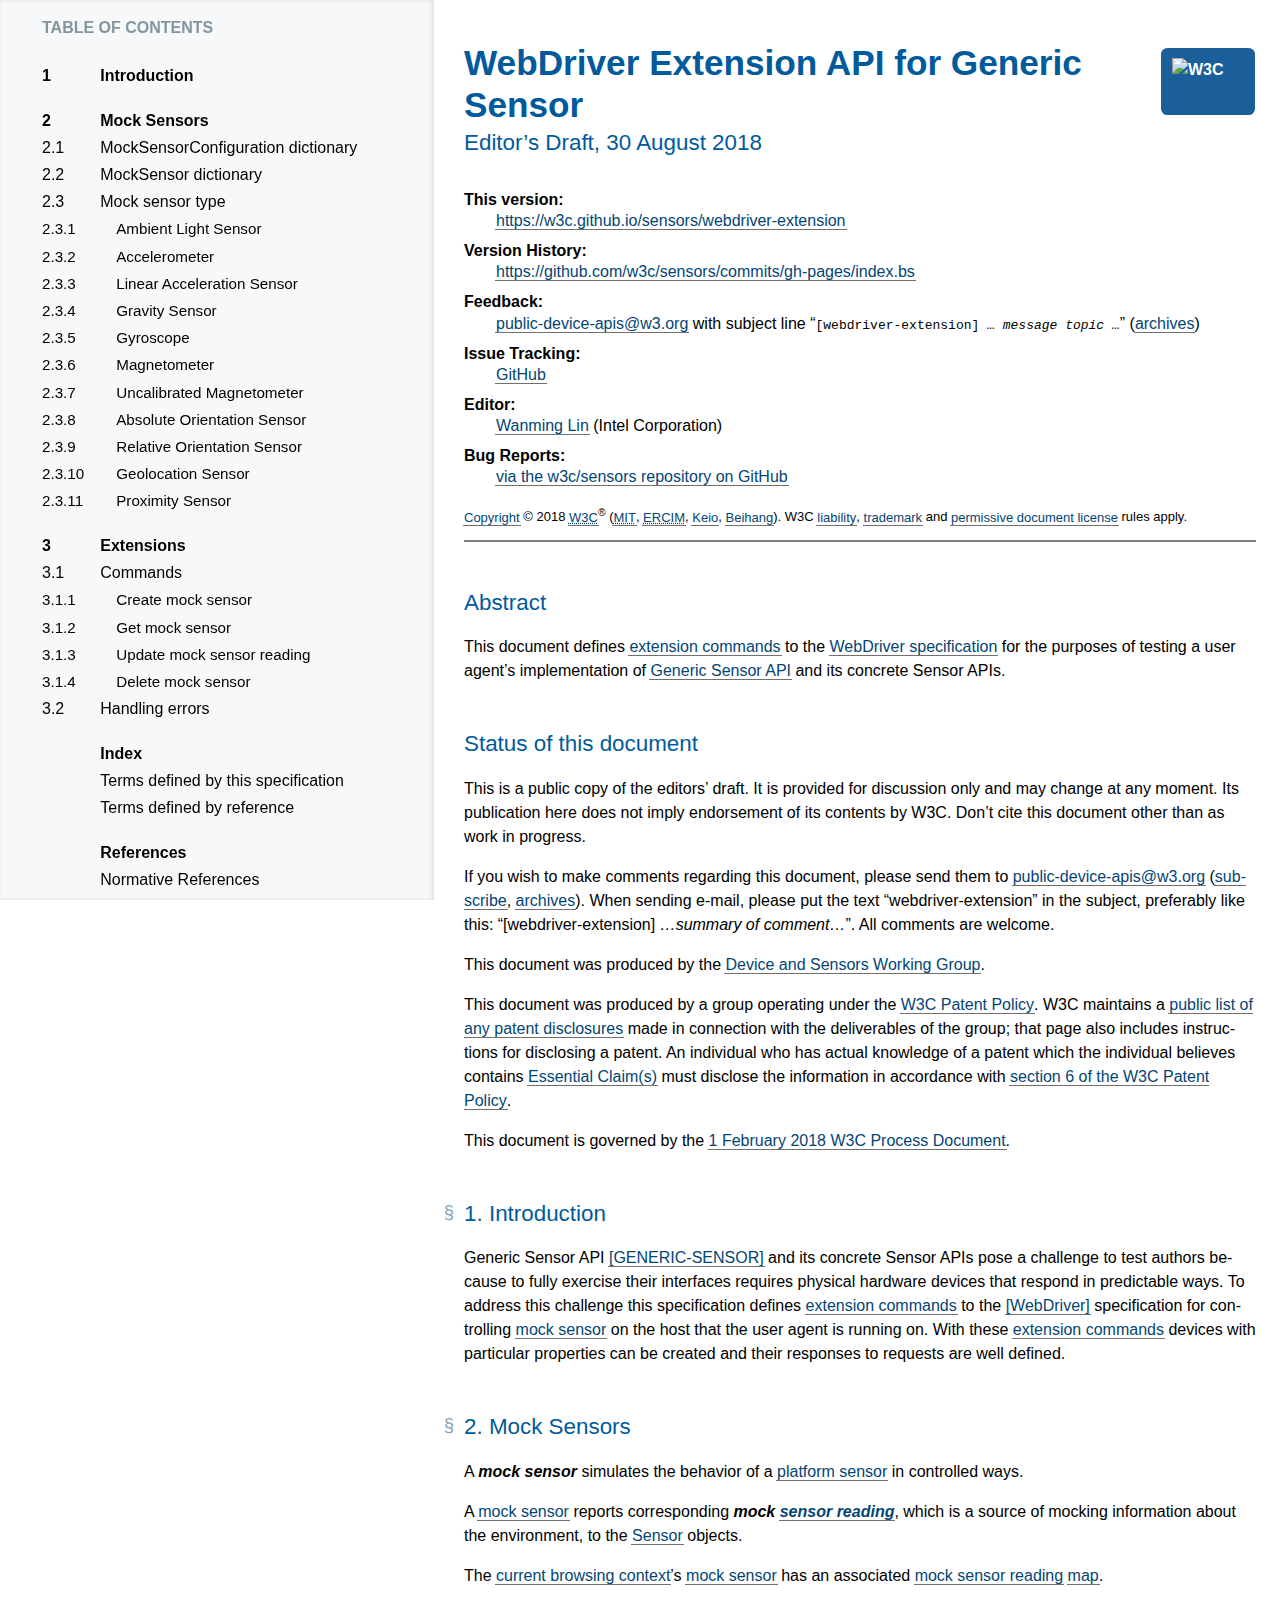
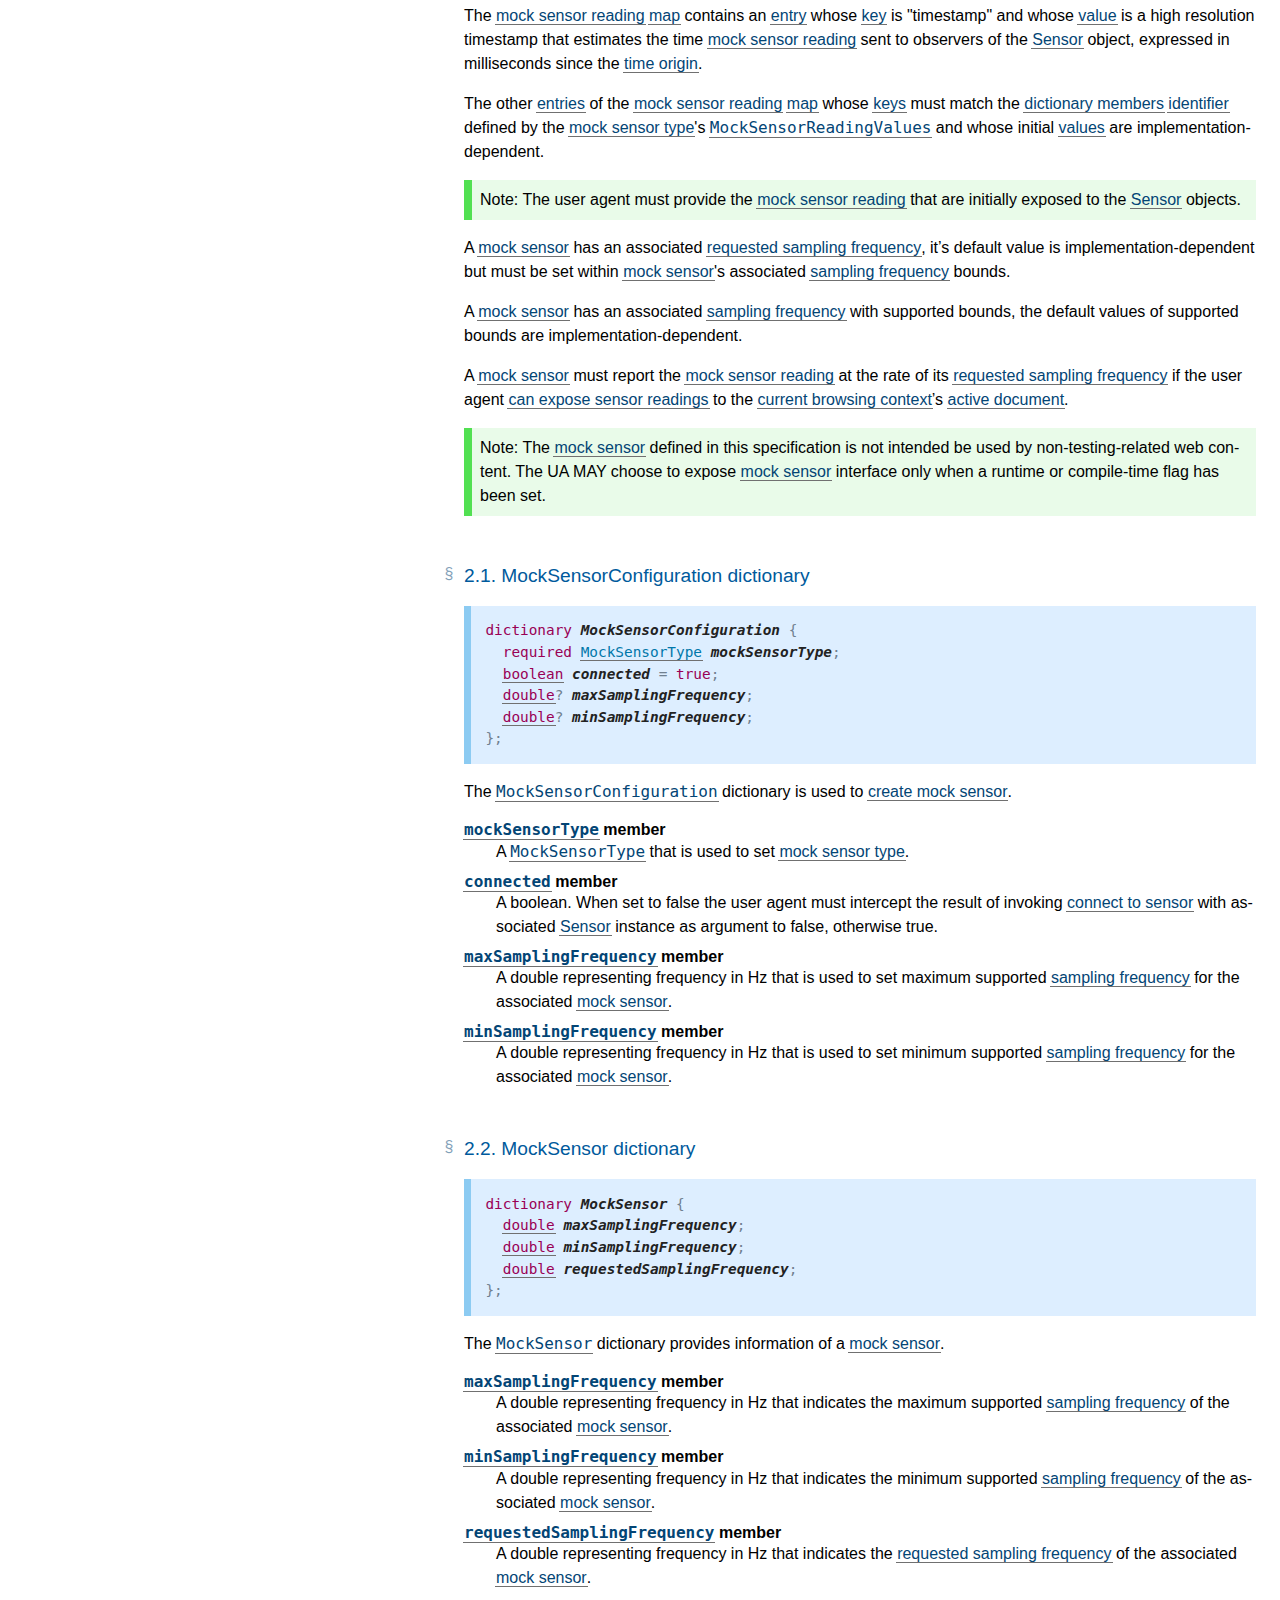
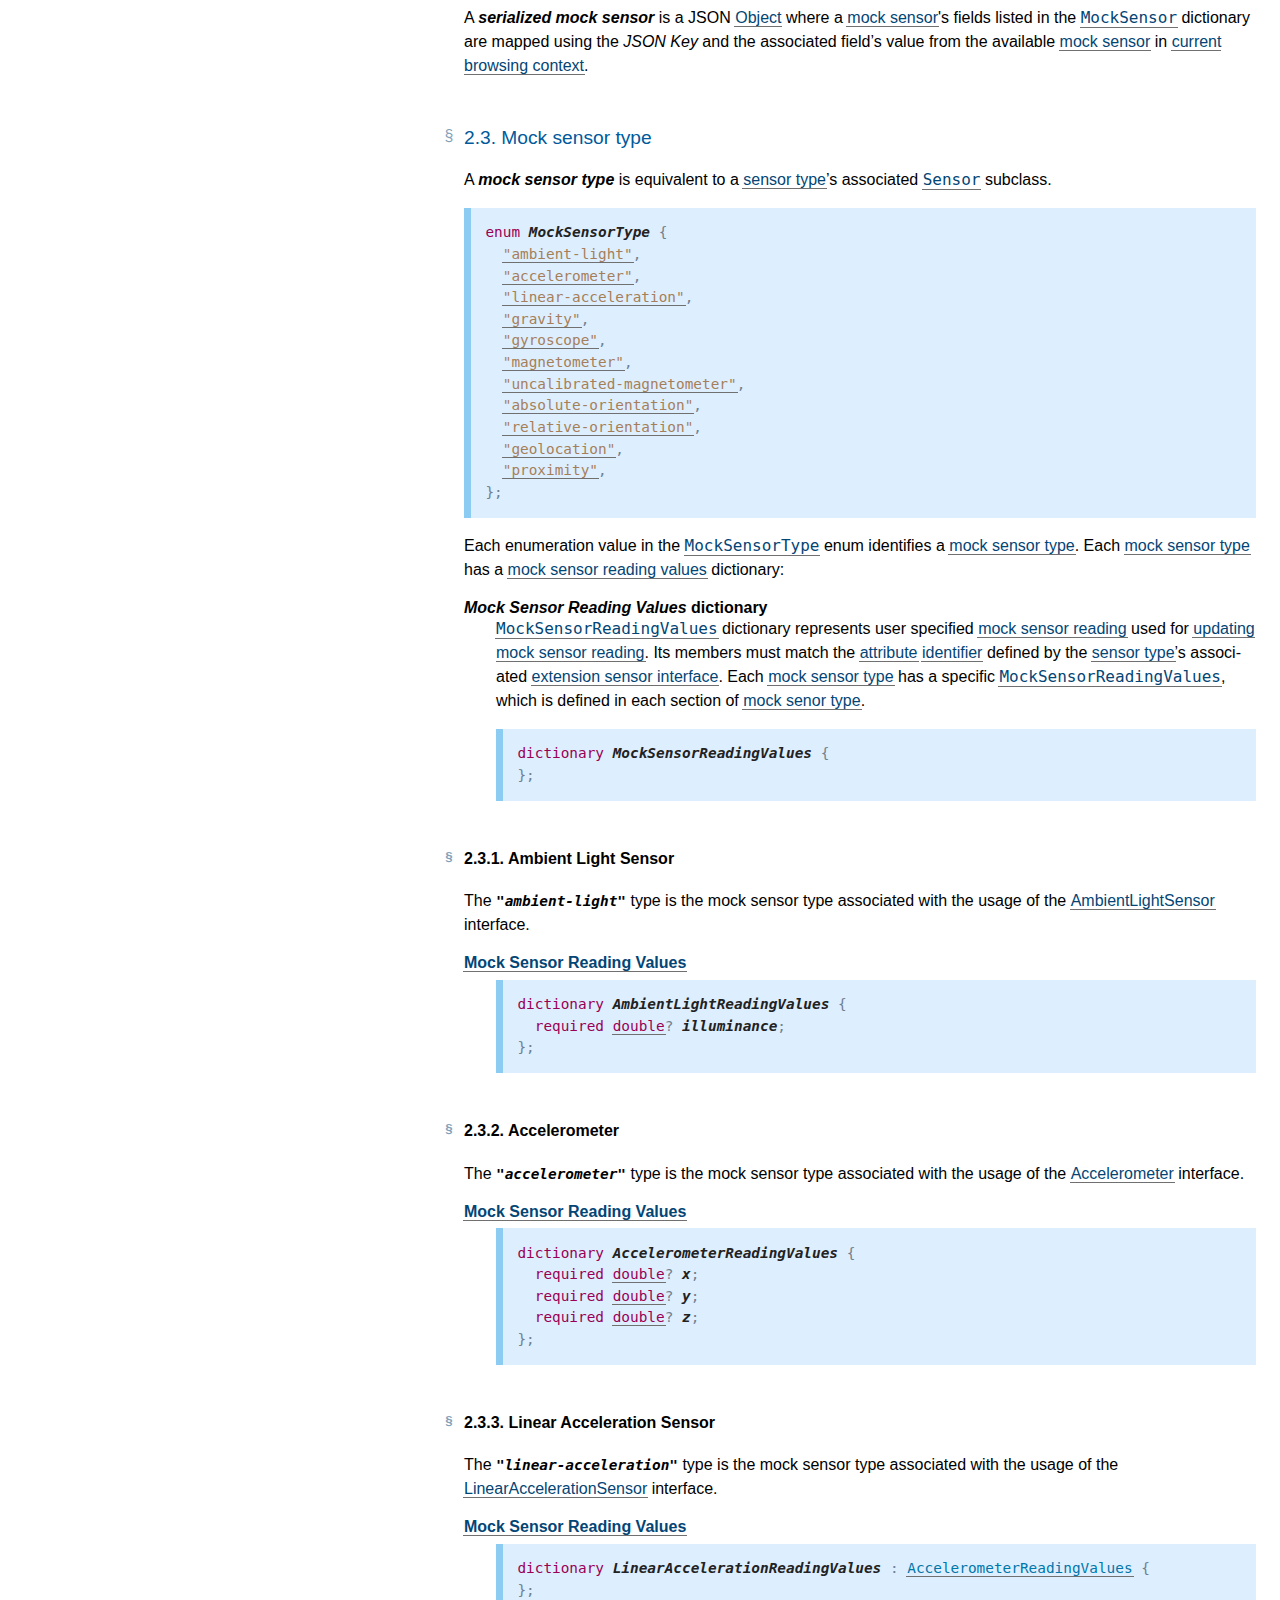
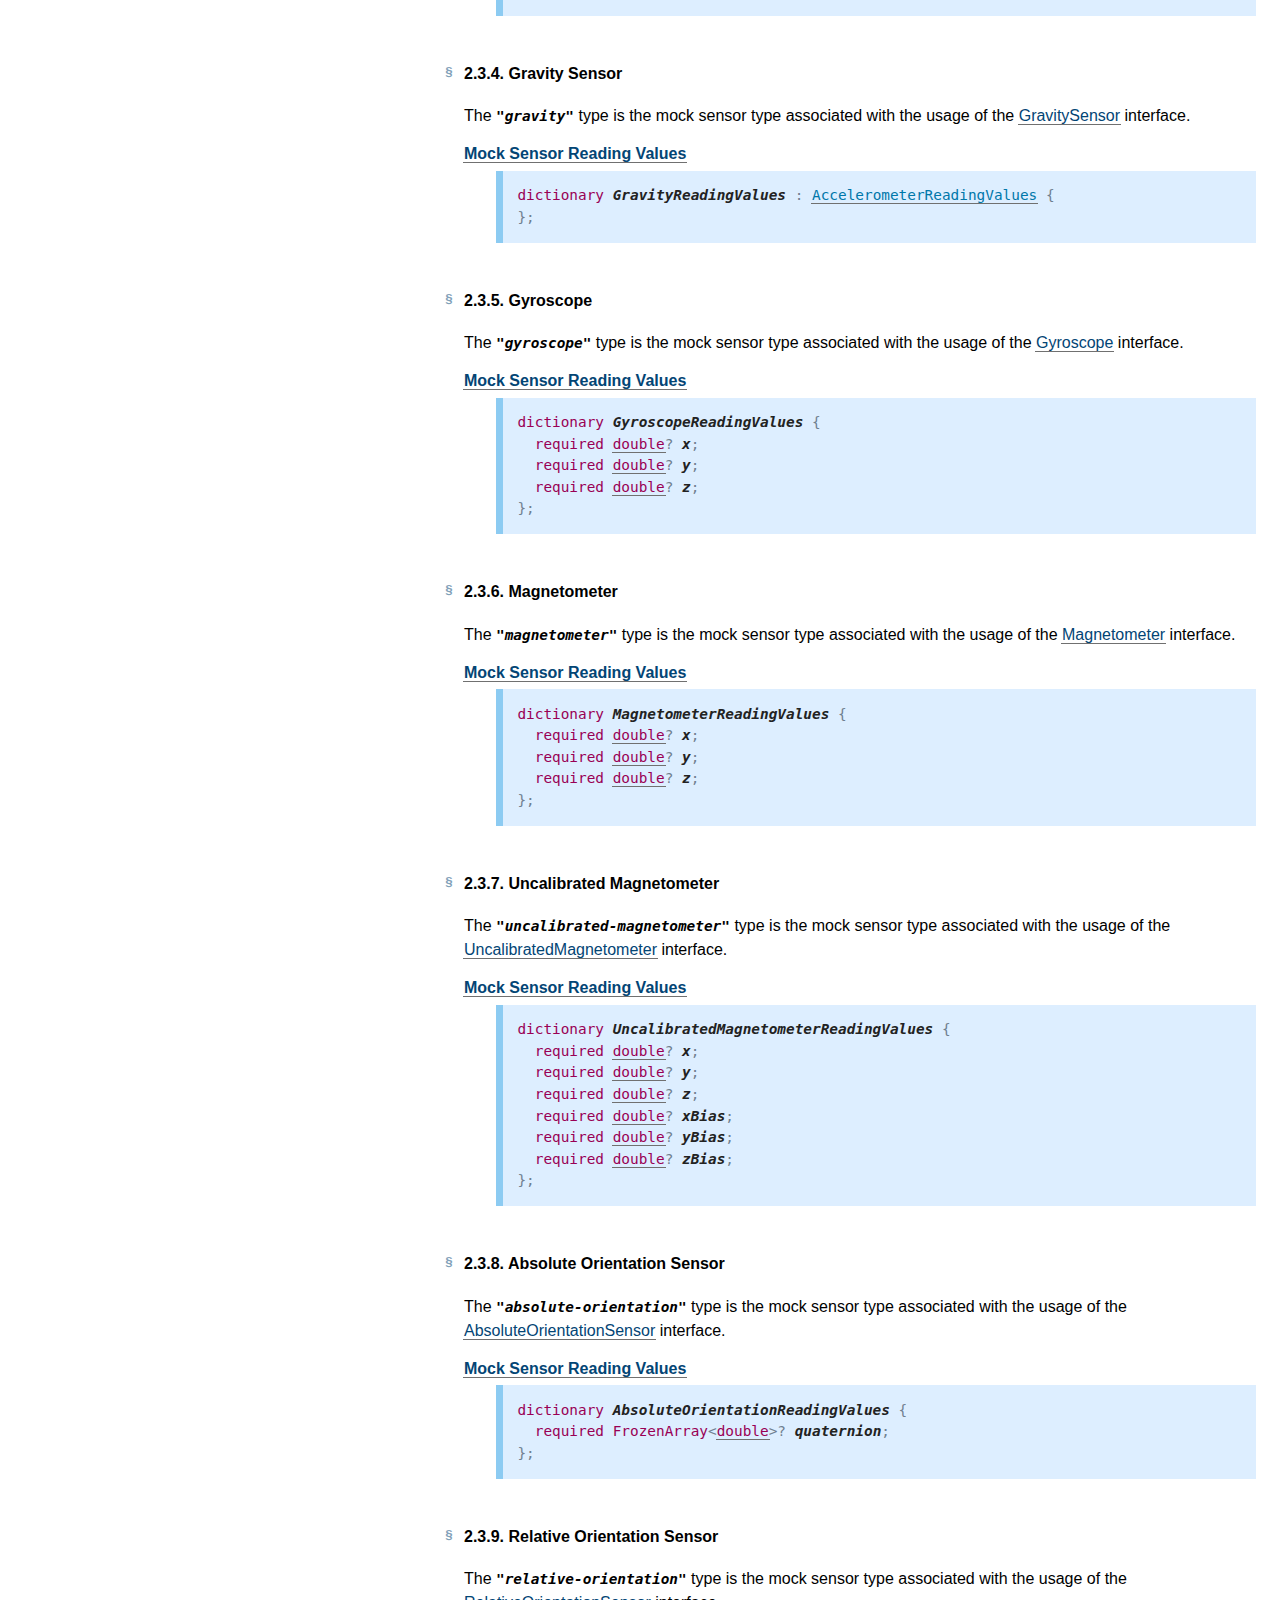
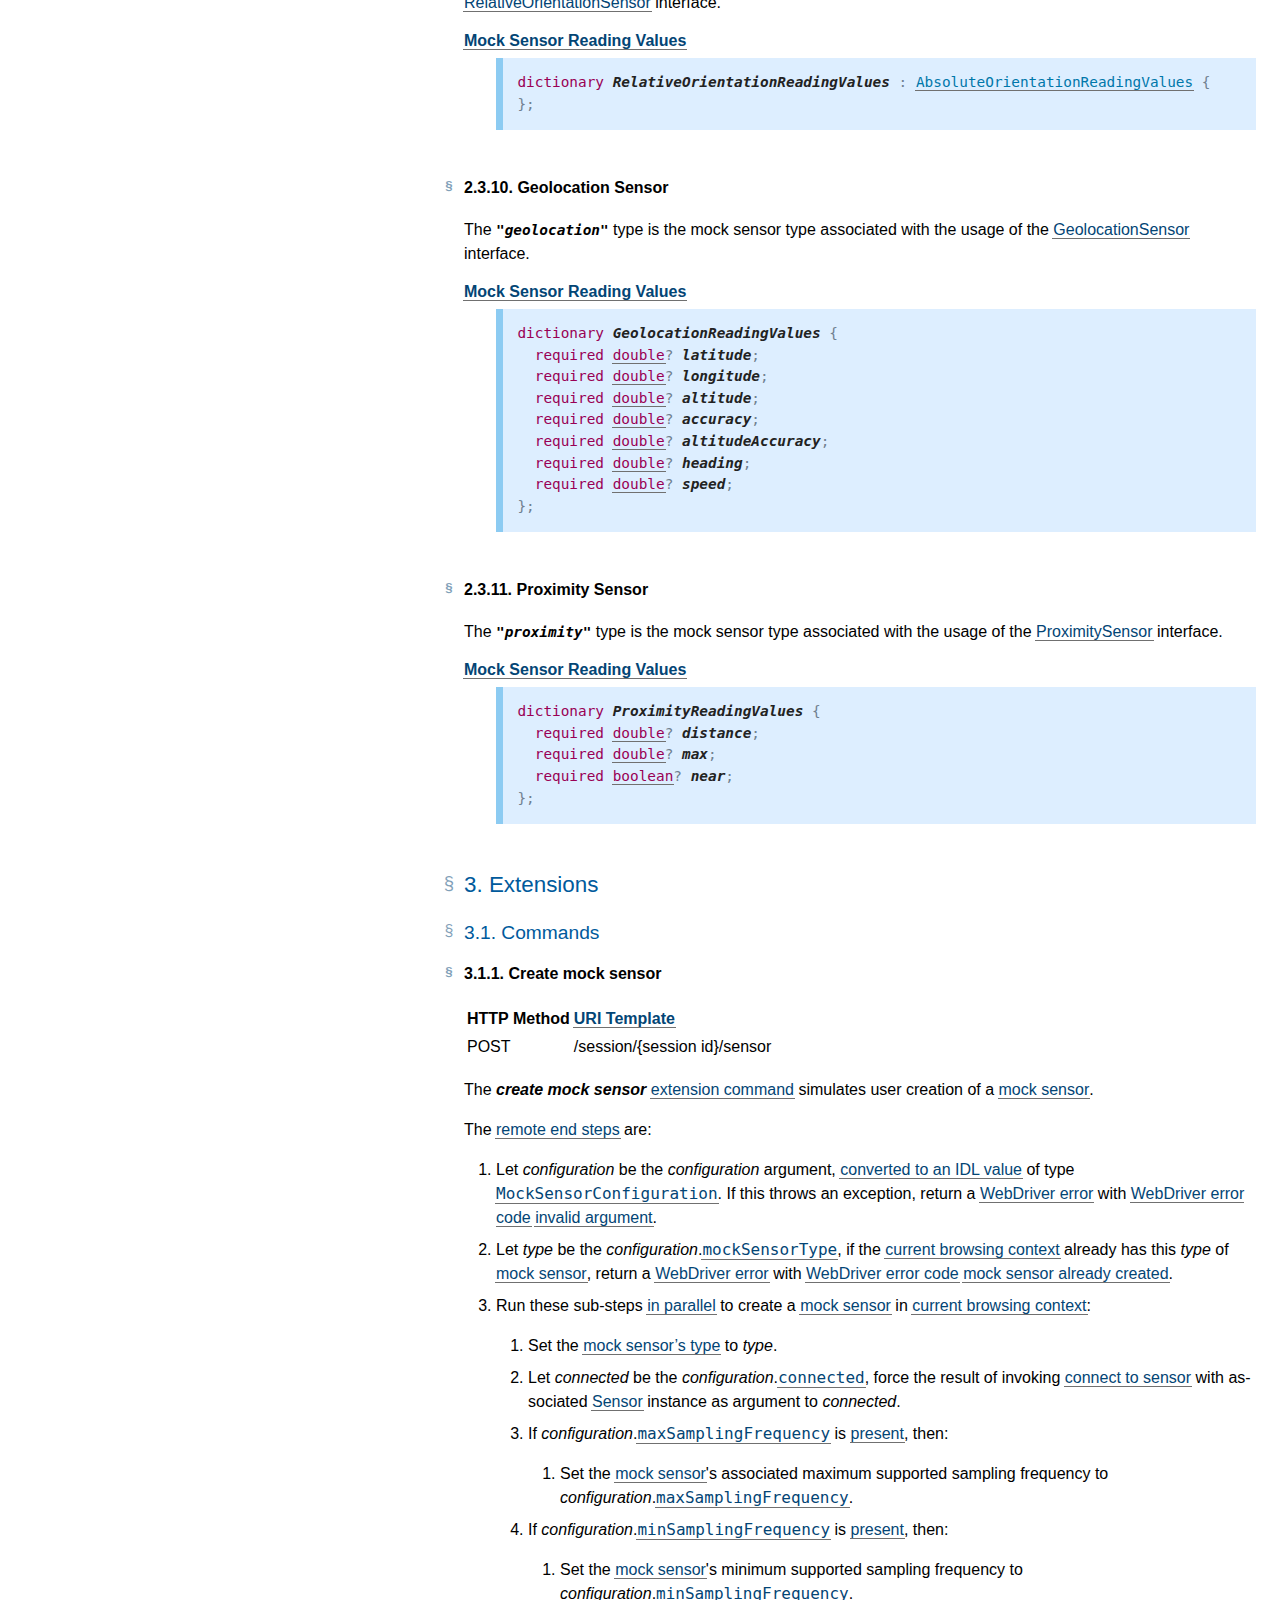
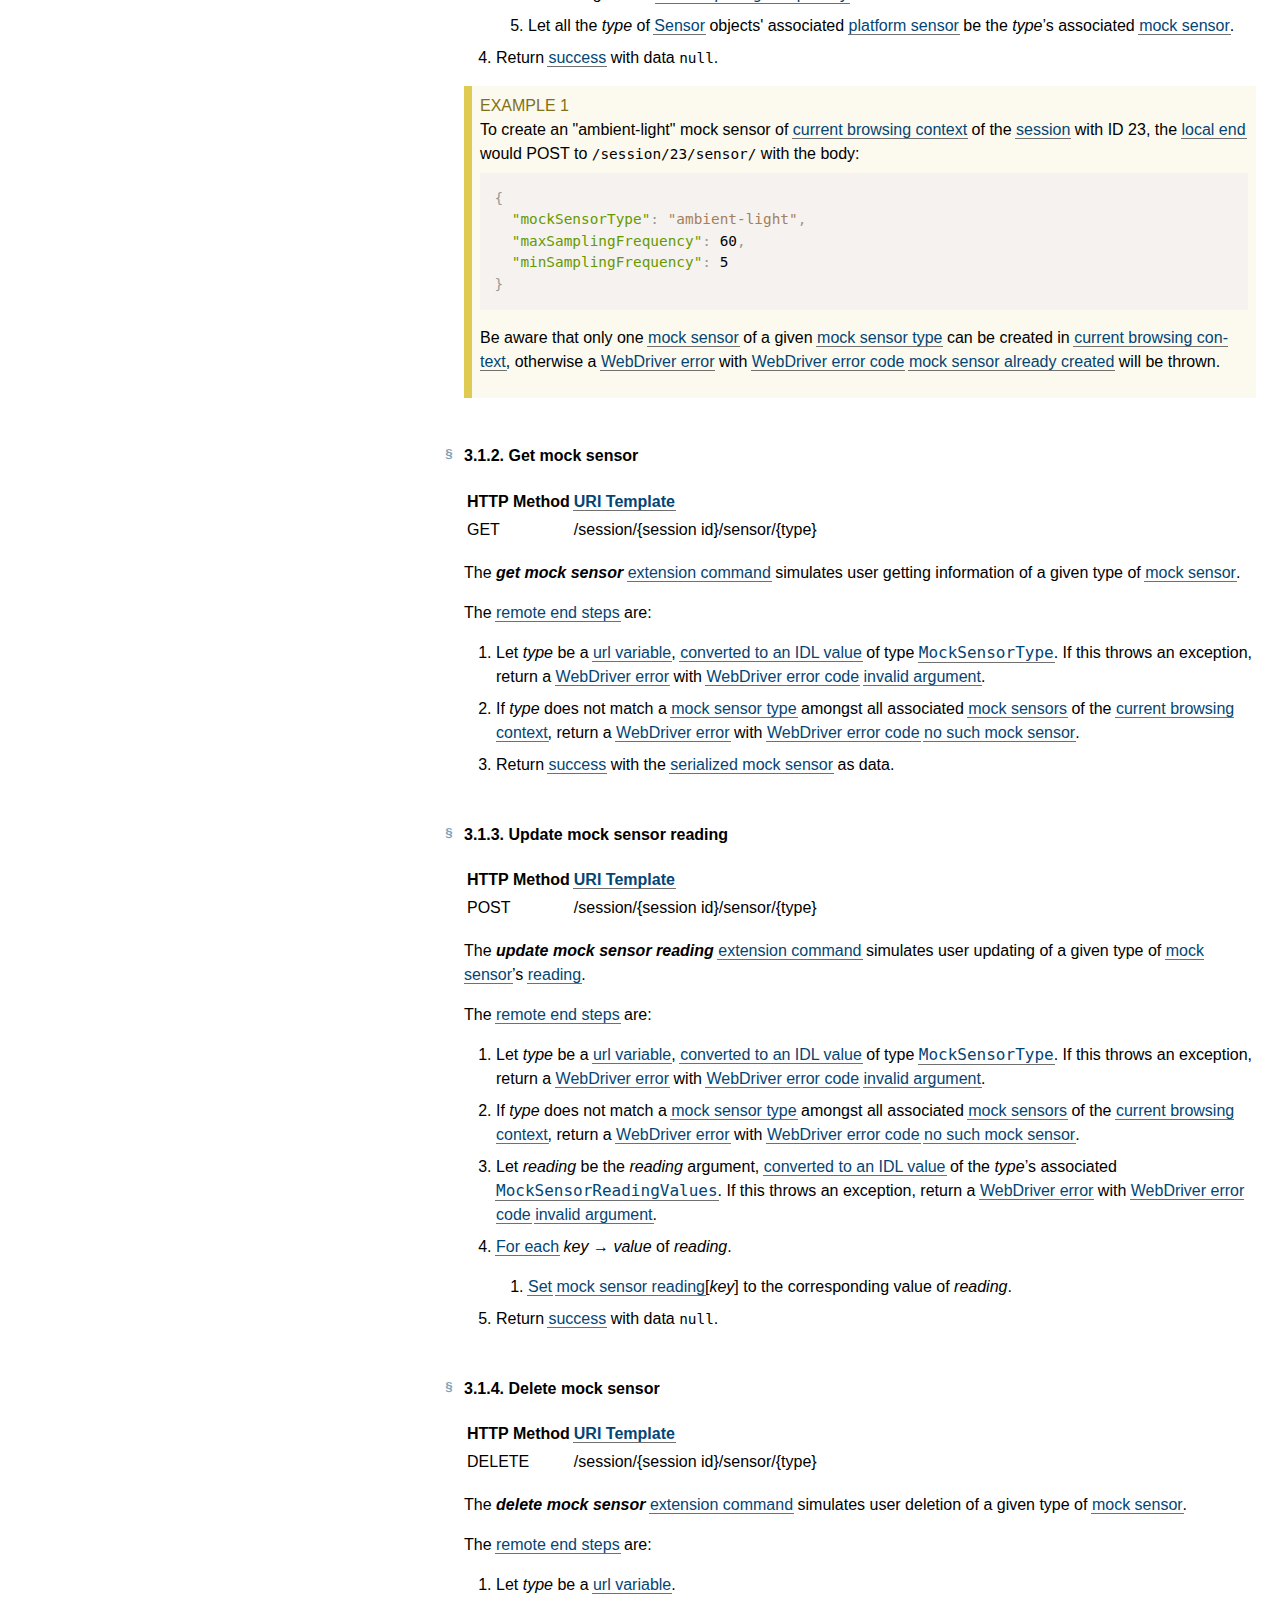
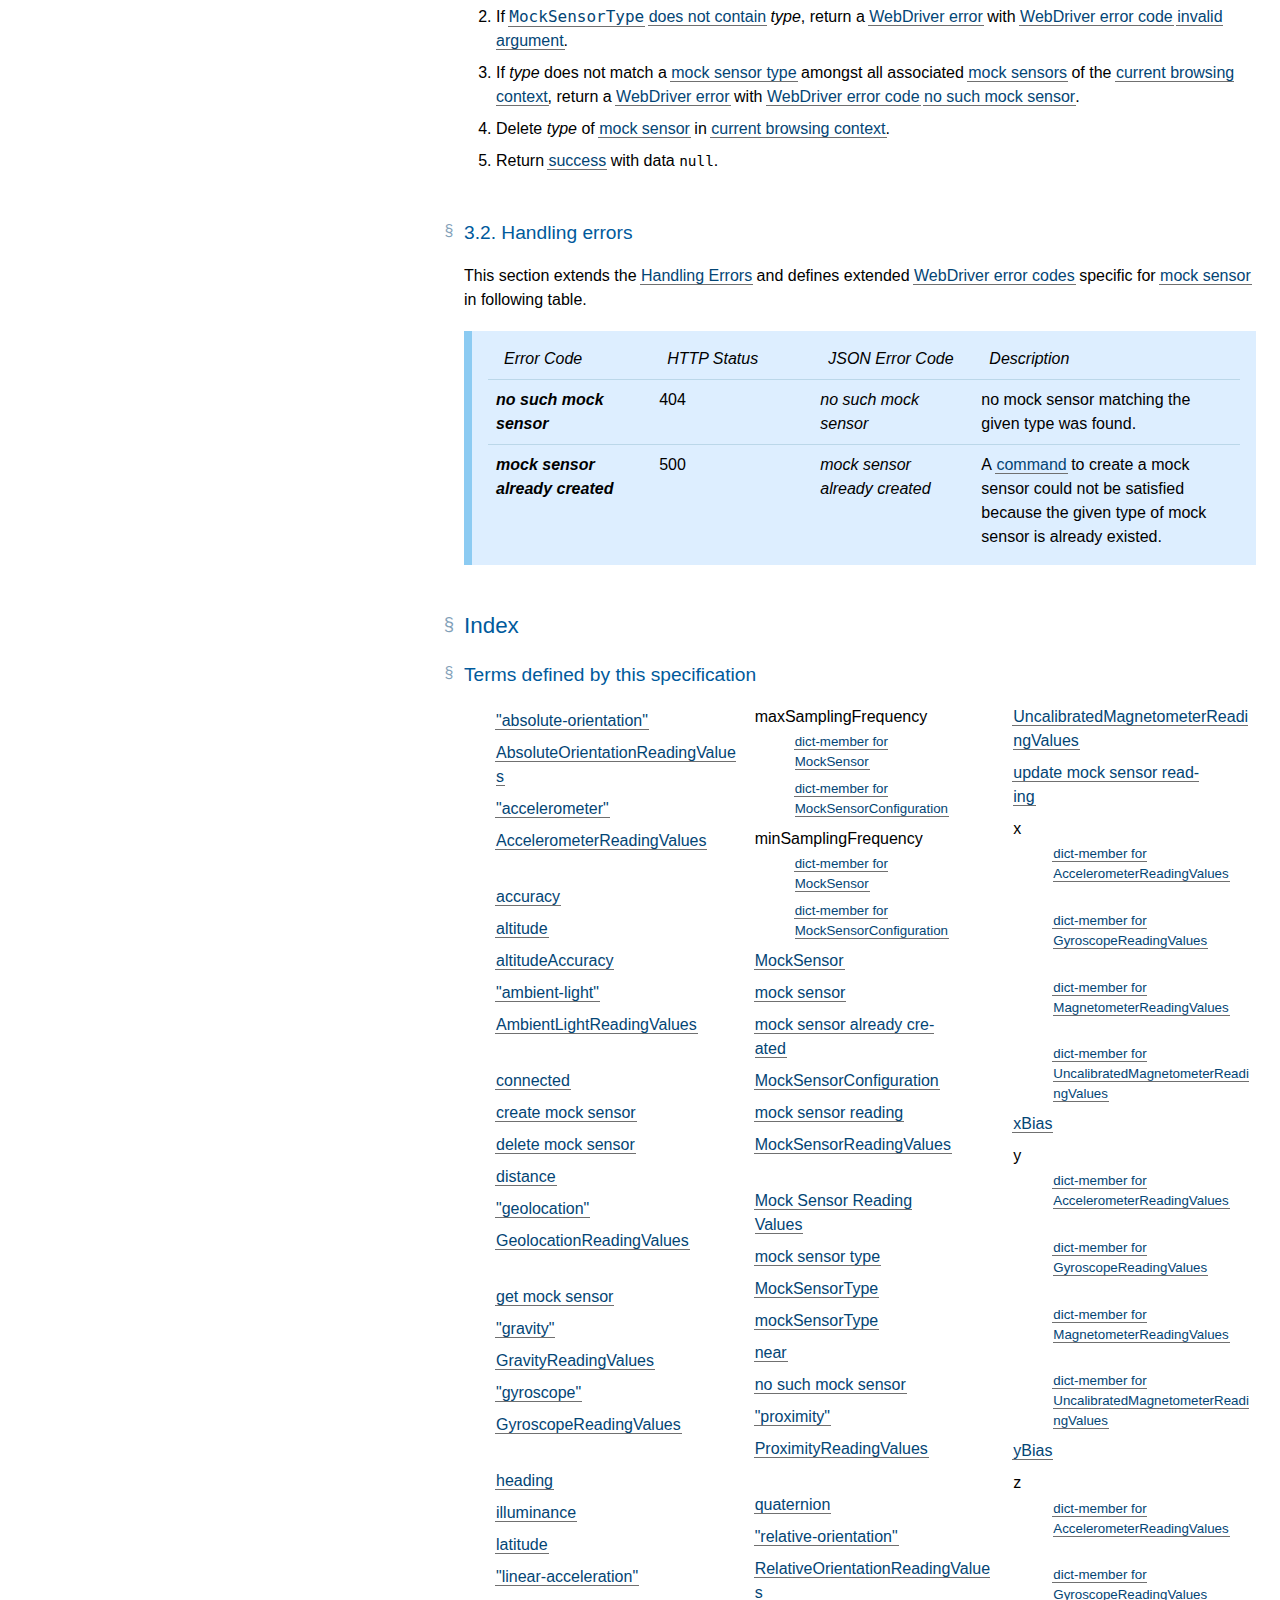
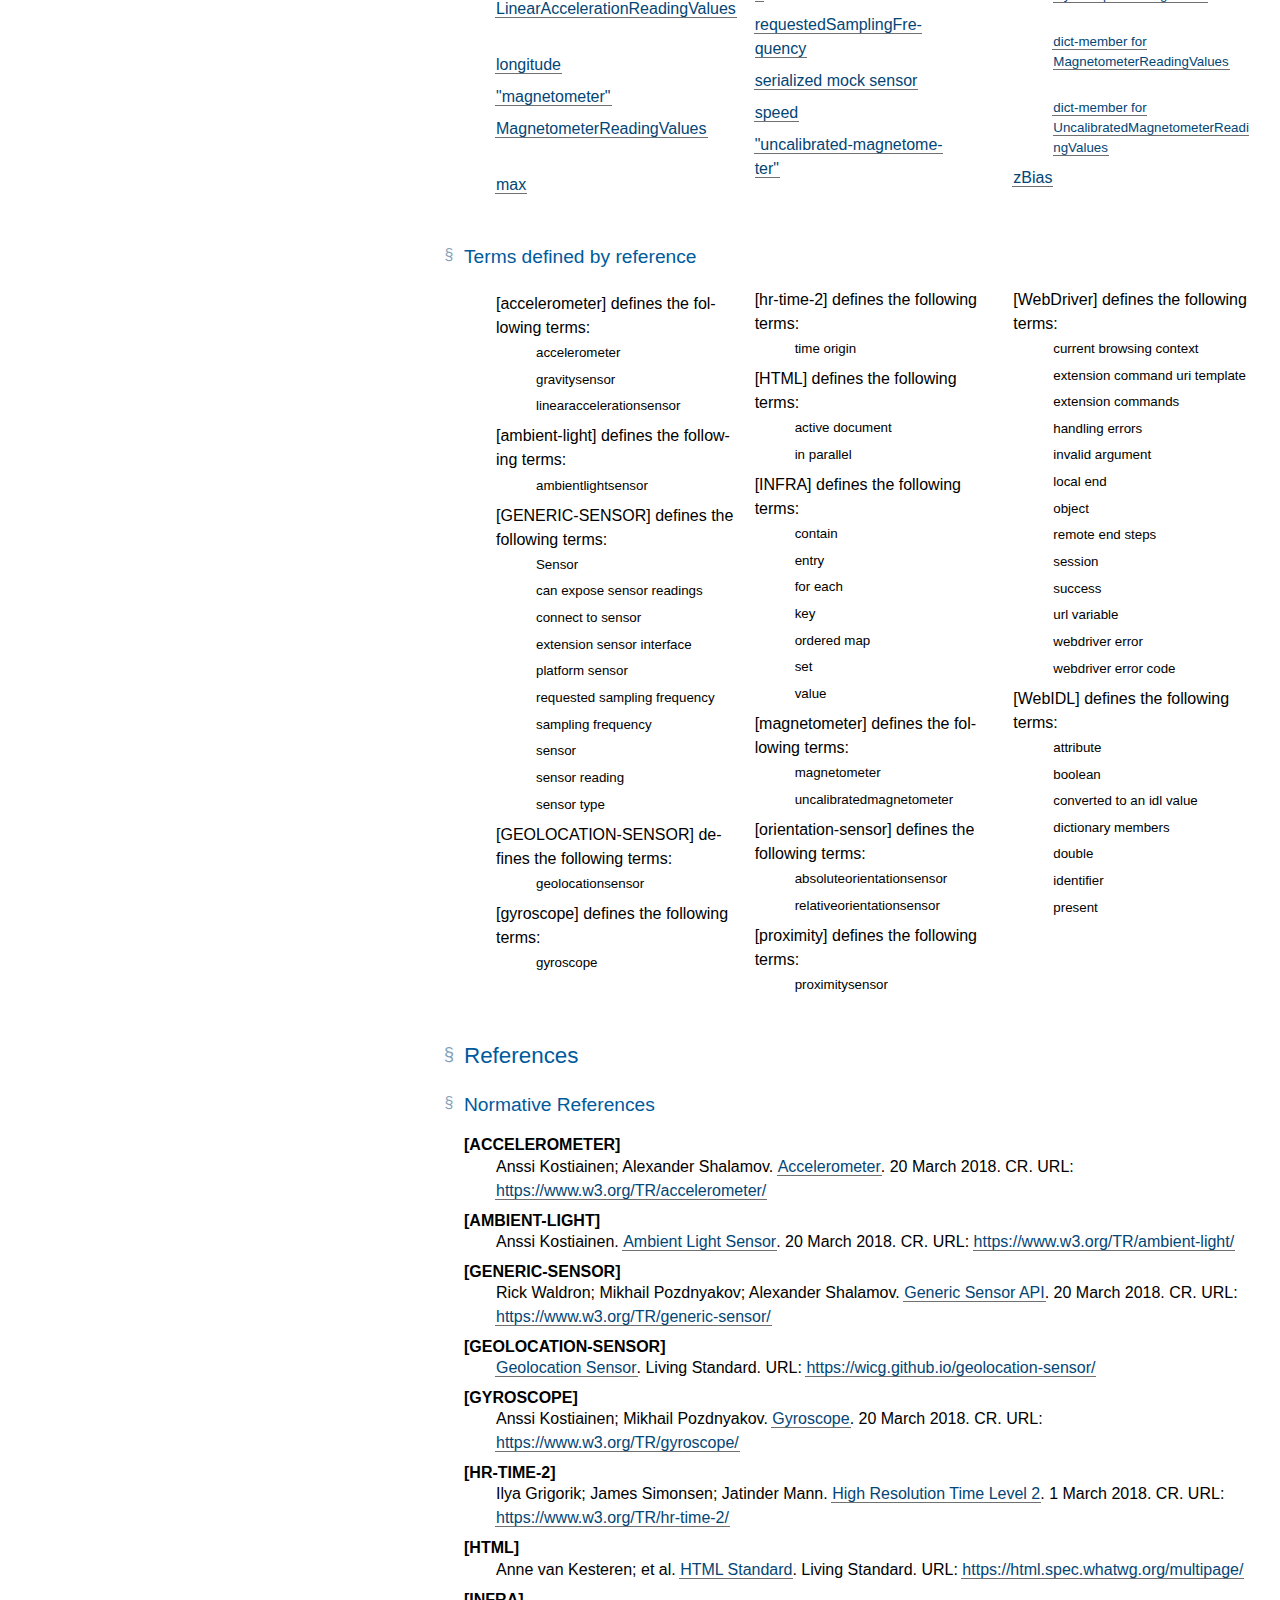
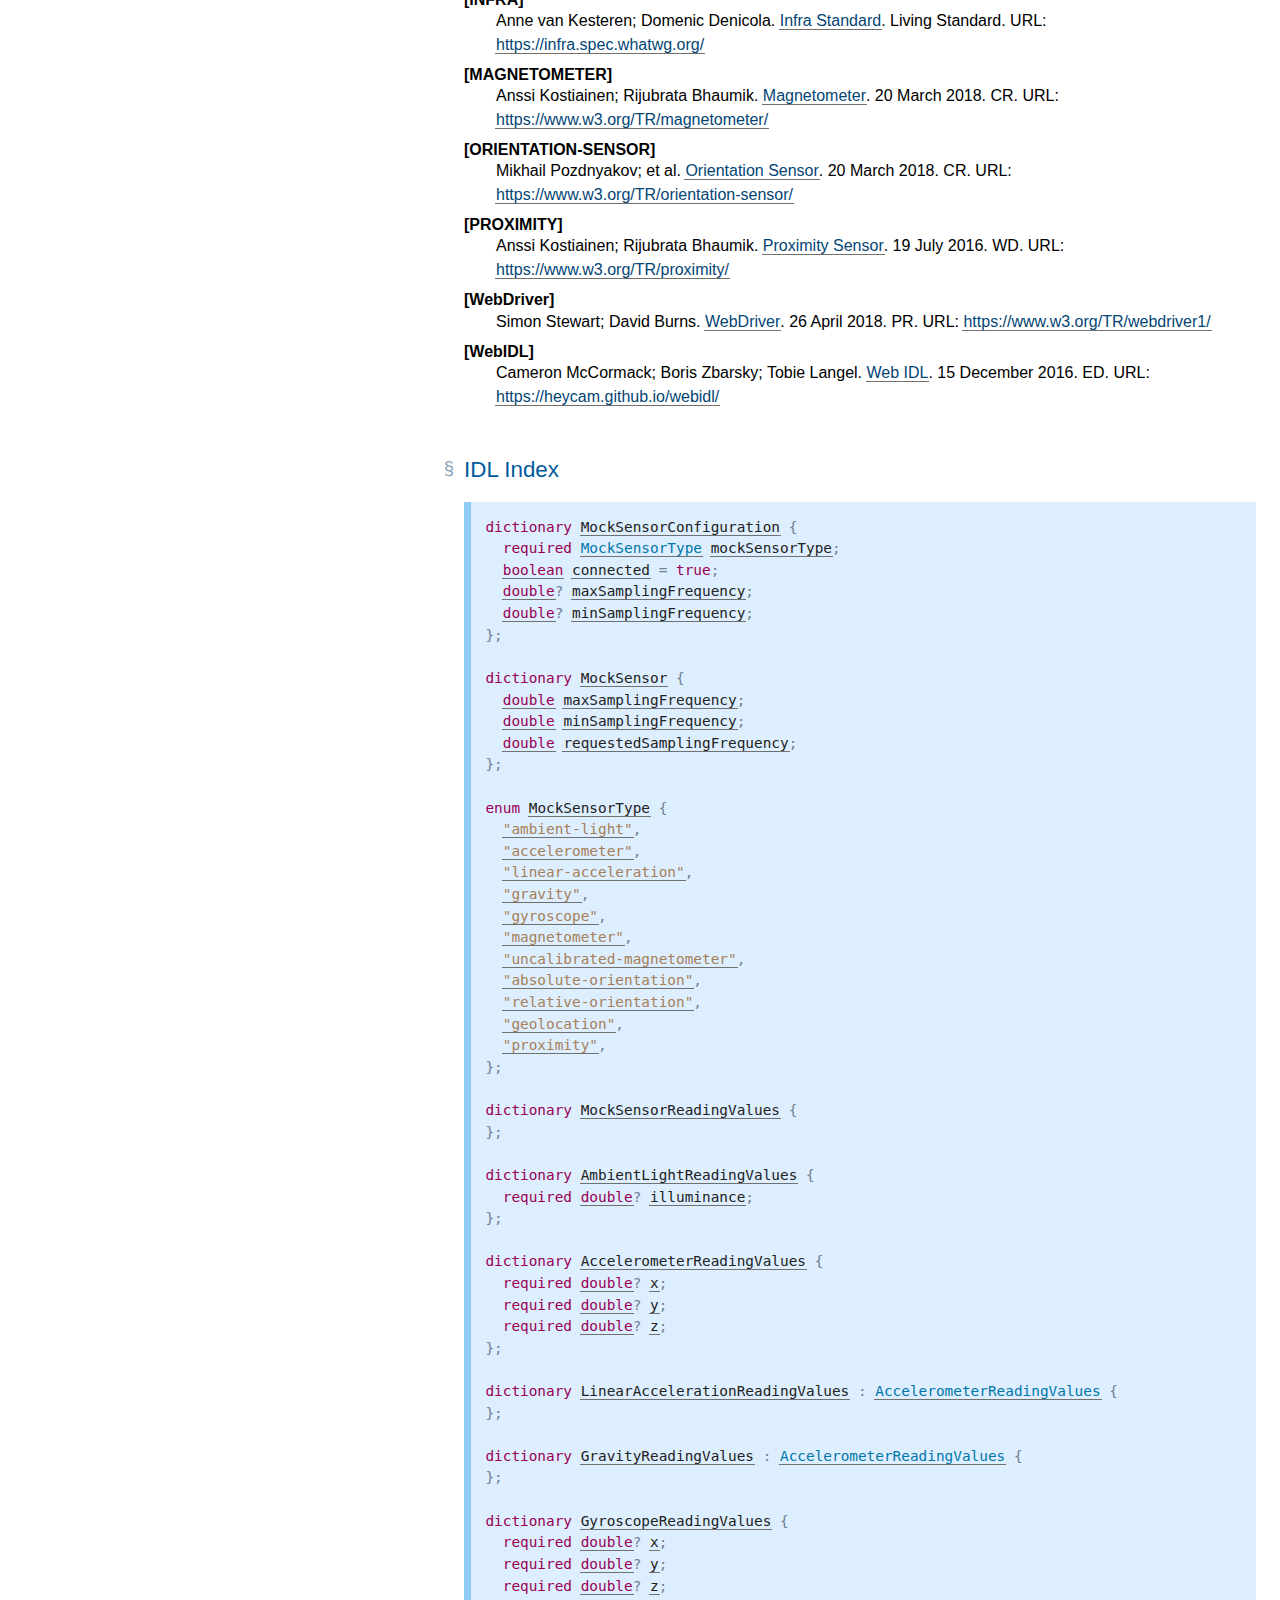
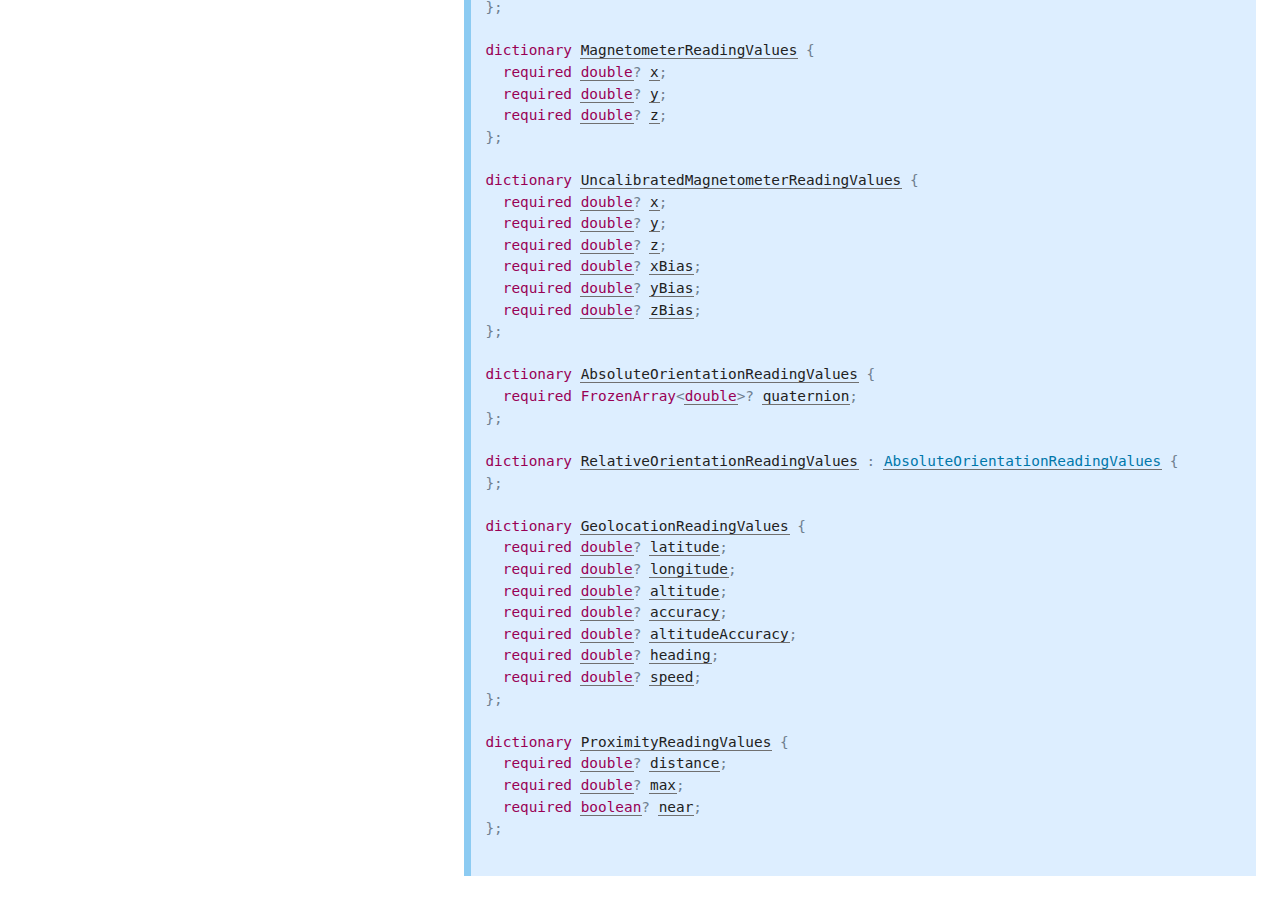
==== webdriver-extension/index.html @ 1cb54e54 "Remove "default mock sensor reading"" ====
<!doctype html><html lang="en">
 <head>
  <meta content="text/html; charset=utf-8" http-equiv="Content-Type">
  <meta content="width=device-width, initial-scale=1, shrink-to-fit=no" name="viewport">
  <title>WebDriver Extension API for Generic Sensor</title>
  <meta content="ED" name="w3c-status">
<style data-fill-with="stylesheet">/******************************************************************************
 *                   Style sheet for the W3C specifications                   *
 *
 * Special classes handled by this style sheet include:
 *
 * Indices
 *   - .toc for the Table of Contents (<ol class="toc">)
 *     + <span class="secno"> for the section numbers
 *   - #toc for the Table of Contents (<nav id="toc">)
 *   - ul.index for Indices (<a href="#ref">term</a><span>, in §N.M</span>)
 *   - table.index for Index Tables (e.g. for properties or elements)
 *
 * Structural Markup
 *   - table.data for general data tables
 *     -> use 'scope' attribute, <colgroup>, <thead>, and <tbody> for best results !
 *     -> use <table class='complex data'> for extra-complex tables
 *     -> use <td class='long'> for paragraph-length cell content
 *     -> use <td class='pre'> when manual line breaks/indentation would help readability
 *   - dl.switch for switch statements
 *   - ol.algorithm for algorithms (helps to visualize nesting)
 *   - .figure and .caption (HTML4) and figure and figcaption (HTML5)
 *     -> .sidefigure for right-floated figures
 *   - ins/del
 *
 * Code
 *   - pre and code
 *
 * Special Sections
 *   - .note       for informative notes             (div, p, span, aside, details)
 *   - .example    for informative examples          (div, p, pre, span)
 *   - .issue      for issues                        (div, p, span)
 *   - .assertion  for assertions                    (div, p, span)
 *   - .advisement for loud normative statements     (div, p, strong)
 *   - .annoying-warning for spec obsoletion notices (div, aside, details)
 *
 * Definition Boxes
 *   - pre.def   for WebIDL definitions
 *   - table.def for tables that define other entities (e.g. CSS properties)
 *   - dl.def    for definition lists that define other entitles (e.g. HTML elements)
 *
 * Numbering
 *   - .secno for section numbers in .toc and headings (<span class='secno'>3.2</span>)
 *   - .marker for source-inserted example/figure/issue numbers (<span class='marker'>Issue 4</span>)
 *   - ::before styled for CSS-generated issue/example/figure numbers:
 *     -> Documents wishing to use this only need to add
 *        figcaption::before,
 *        .caption::before { content: "Figure "  counter(figure) " ";  }
 *        .example::before { content: "Example " counter(example) " "; }
 *        .issue::before   { content: "Issue "   counter(issue) " ";   }
 *
 * Header Stuff (ignore, just don't conflict with these classes)
 *   - .head for the header
 *   - .copyright for the copyright
 *
 * Miscellaneous
 *   - .overlarge for things that should be as wide as possible, even if
 *     that overflows the body text area. This can be used on an item or
 *     on its container, depending on the effect desired.
 *     Note that this styling basically doesn't help at all when printing,
 *     since A4 paper isn't much wider than the max-width here.
 *     It's better to design things to fit into a narrower measure if possible.
 *   - js-added ToC jump links (see fixup.js)
 *
 ******************************************************************************/

/******************************************************************************/
/*                                   Body                                     */
/******************************************************************************/

	body {
		counter-reset: example figure issue;

		/* Layout */
		max-width: 50em;               /* limit line length to 50em for readability   */
		margin: 0 auto;                /* center text within page                     */
		padding: 1.6em 1.5em 2em 50px; /* assume 16px font size for downlevel clients */
		padding: 1.6em 1.5em 2em calc(26px + 1.5em); /* leave space for status flag     */

		/* Typography */
		line-height: 1.5;
		font-family: sans-serif;
		widows: 2;
		orphans: 2;
		word-wrap: break-word;
		overflow-wrap: break-word;
		hyphens: auto;

		/* Colors */
		color: black;
		background: white top left fixed no-repeat;
		background-size: 25px auto;
	}


/******************************************************************************/
/*                         Front Matter & Navigation                          */
/******************************************************************************/

/** Header ********************************************************************/

	div.head { margin-bottom: 1em }
	div.head hr { border-style: solid; }

	div.head h1 {
		font-weight: bold;
		margin: 0 0 .1em;
		font-size: 220%;
	}

	div.head h2 { margin-bottom: 1.5em;}

/** W3C Logo ******************************************************************/

	.head .logo {
		float: right;
		margin: 0.4rem 0 0.2rem .4rem;
	}

	.head img[src*="logos/W3C"] {
		display: block;
		border: solid #1a5e9a;
		border-width: .65rem .7rem .6rem;
		border-radius: .4rem;
		background: #1a5e9a;
		color: white;
		font-weight: bold;
	}

	.head a:hover > img[src*="logos/W3C"],
	.head a:focus > img[src*="logos/W3C"] {
		opacity: .8;
	}

	.head a:active > img[src*="logos/W3C"] {
		background: #c00;
		border-color: #c00;
	}

	/* see also additional rules in Link Styling section */

/** Copyright *****************************************************************/

	p.copyright,
	p.copyright small { font-size: small }

/** Back to Top / ToC Toggle **************************************************/

	@media print {
		#toc-nav {
			display: none;
		}
	}
	@media not print {
		#toc-nav {
			position: fixed;
			z-index: 2;
			bottom: 0; left: 0;
			margin: 0;
			min-width: 1.33em;
			border-top-right-radius: 2rem;
			box-shadow: 0 0 2px;
			font-size: 1.5em;
			color: black;
		}
		#toc-nav > a {
			display: block;
			white-space: nowrap;

			height: 1.33em;
			padding: .1em 0.3em;
			margin: 0;

			background: white;
			box-shadow: 0 0 2px;
			border: none;
			border-top-right-radius: 1.33em;
			background: white;
		}
		#toc-nav > #toc-jump {
			padding-bottom: 2em;
			margin-bottom: -1.9em;
		}

		#toc-nav > a:hover,
		#toc-nav > a:focus {
			background: #f8f8f8;
		}
		#toc-nav > a:not(:hover):not(:focus) {
			color: #707070;
		}

		/* statusbar gets in the way on keyboard focus; remove once browsers fix */
		#toc-nav > a[href="#toc"]:not(:hover):focus:last-child {
			padding-bottom: 1.5rem;
		}

		#toc-nav:not(:hover) > a:not(:focus) > span + span {
			/* Ideally this uses :focus-within on #toc-nav */
			display: none;
		}
		#toc-nav > a > span + span {
			padding-right: 0.2em;
		}

		#toc-toggle-inline {
			vertical-align: 0.05em;
			font-size: 80%;
			color: gray;
			color: hsla(203,20%,40%,.7);
			border-style: none;
			background: transparent;
			position: relative;
		}
		#toc-toggle-inline:hover:not(:active),
		#toc-toggle-inline:focus:not(:active) {
			text-shadow: 1px 1px silver;
			top: -1px;
			left: -1px;
		}

		#toc-nav :active {
			color: #C00;
		}
	}

/** ToC Sidebar ***************************************************************/

	/* Floating sidebar */
	@media screen {
		body.toc-sidebar #toc {
			position: fixed;
			top: 0; bottom: 0;
			left: 0;
			width: 23.5em;
			max-width: 80%;
			max-width: calc(100% - 2em - 26px);
			overflow: auto;
			padding: 0 1em;
			padding-left: 42px;
			padding-left: calc(1em + 26px);
			background: inherit;
			background-color: #f7f8f9;
			z-index: 1;
			box-shadow: -.1em 0 .25em rgba(0,0,0,.1) inset;
		}
		body.toc-sidebar #toc h2 {
			margin-top: .8rem;
			font-variant: small-caps;
			font-variant: all-small-caps;
			text-transform: lowercase;
			font-weight: bold;
			color: gray;
			color: hsla(203,20%,40%,.7);
		}
		body.toc-sidebar #toc-jump:not(:focus) {
			width: 0;
			height: 0;
			padding: 0;
			position: absolute;
			overflow: hidden;
		}
	}
	/* Hide main scroller when only the ToC is visible anyway */
	@media screen and (max-width: 28em) {
		body.toc-sidebar {
			overflow: hidden;
		}
	}

	/* Sidebar with its own space */
	@media screen and (min-width: 78em) {
		body:not(.toc-inline) #toc {
			position: fixed;
			top: 0; bottom: 0;
			left: 0;
			width: 23.5em;
			overflow: auto;
			padding: 0 1em;
			padding-left: 42px;
			padding-left: calc(1em + 26px);
			background: inherit;
			background-color: #f7f8f9;
			z-index: 1;
			box-shadow: -.1em 0 .25em rgba(0,0,0,.1) inset;
		}
		body:not(.toc-inline) #toc h2 {
			margin-top: .8rem;
			font-variant: small-caps;
			font-variant: all-small-caps;
			text-transform: lowercase;
			font-weight: bold;
			color: gray;
			color: hsla(203,20%,40%,.7);
		}

		body:not(.toc-inline) {
			padding-left: 29em;
		}
		/* See also Overflow section at the bottom */

		body:not(.toc-inline) #toc-jump:not(:focus) {
			width: 0;
			height: 0;
			padding: 0;
			position: absolute;
			overflow: hidden;
		}
	}
	@media screen and (min-width: 90em) {
		body:not(.toc-inline) {
			margin: 0 4em;
		}
	}

/******************************************************************************/
/*                                Sectioning                                  */
/******************************************************************************/

/** Headings ******************************************************************/

	h1, h2, h3, h4, h5, h6, dt {
		page-break-after: avoid;
		page-break-inside: avoid;
		font: 100% sans-serif;   /* Reset all font styling to clear out UA styles */
		font-family: inherit;    /* Inherit the font family. */
		line-height: 1.2;        /* Keep wrapped headings compact */
		hyphens: manual;         /* Hyphenated headings look weird */
	}

	h2, h3, h4, h5, h6 {
		margin-top: 3rem;
	}

	h1, h2, h3 {
		color: #005A9C;
		background: transparent;
	}

	h1 { font-size: 170%; }
	h2 { font-size: 140%; }
	h3 { font-size: 120%; }
	h4 { font-weight: bold; }
	h5 { font-style: italic; }
	h6 { font-variant: small-caps; }
	dt { font-weight: bold; }

/** Subheadings ***************************************************************/

	h1 + h2,
	#subtitle {
		/* #subtitle is a subtitle in an H2 under the H1 */
		margin-top: 0;
	}
	h2 + h3,
	h3 + h4,
	h4 + h5,
	h5 + h6 {
		margin-top: 1.2em; /* = 1 x line-height */
	}

/** Section divider ***********************************************************/

	:not(.head) > hr {
		font-size: 1.5em;
		text-align: center;
		margin: 1em auto;
		height: auto;
		border: transparent solid 0;
		background: transparent;
	}
	:not(.head) > hr::before {
		content: "\2727\2003\2003\2727\2003\2003\2727";
	}

/******************************************************************************/
/*                            Paragraphs and Lists                            */
/******************************************************************************/

	p {
		margin: 1em 0;
	}

	dd > p:first-child,
	li > p:first-child {
		margin-top: 0;
	}

	ul, ol {
		margin-left: 0;
		padding-left: 2em;
	}

	li {
		margin: 0.25em 0 0.5em;
		padding: 0;
	}

	dl dd {
		margin: 0 0 .5em 2em;
	}

	.head dd + dd { /* compact for header */
		margin-top: -.5em;
	}

	/* Style for algorithms */
	ol.algorithm ol:not(.algorithm),
	.algorithm > ol ol:not(.algorithm) {
	 border-left: 0.5em solid #DEF;
	}

	/* Put nice boxes around each algorithm. */
	[data-algorithm]:not(.heading) {
	  padding: .5em;
	  border: thin solid #ddd; border-radius: .5em;
	  margin: .5em calc(-0.5em - 1px);
	}
	[data-algorithm]:not(.heading) > :first-child {
	  margin-top: 0;
	}
	[data-algorithm]:not(.heading) > :last-child {
	  margin-bottom: 0;
	}

	/* Style for switch/case <dl>s */
	dl.switch > dd > ol.only,
	dl.switch > dd > .only > ol {
	 margin-left: 0;
	}
	dl.switch > dd > ol.algorithm,
	dl.switch > dd > .algorithm > ol {
	 margin-left: -2em;
	}
	dl.switch {
	 padding-left: 2em;
	}
	dl.switch > dt {
	 text-indent: -1.5em;
	 margin-top: 1em;
	}
	dl.switch > dt + dt {
	 margin-top: 0;
	}
	dl.switch > dt::before {
	 content: '\21AA';
	 padding: 0 0.5em 0 0;
	 display: inline-block;
	 width: 1em;
	 text-align: right;
	 line-height: 0.5em;
	}

/** Terminology Markup ********************************************************/


/******************************************************************************/
/*                                 Inline Markup                              */
/******************************************************************************/

/** Terminology Markup ********************************************************/
	dfn   { /* Defining instance */
		font-weight: bolder;
	}
	a > i { /* Instance of term */
		font-style: normal;
	}
	dt dfn code, code.idl {
		font-size: medium;
	}
	dfn var {
		font-style: normal;
	}

/** Change Marking ************************************************************/

	del { color: red;  text-decoration: line-through; }
	ins { color: #080; text-decoration: underline;    }

/** Miscellaneous improvements to inline formatting ***************************/

	sup {
		vertical-align: super;
		font-size: 80%
	}

/******************************************************************************/
/*                                    Code                                    */
/******************************************************************************/

/** General monospace/pre rules ***********************************************/

	pre, code, samp {
		font-family: Menlo, Consolas, "DejaVu Sans Mono", Monaco, monospace;
		font-size: .9em;
		page-break-inside: avoid;
		hyphens: none;
		text-transform: none;
	}
	pre code,
	code code {
		font-size: 100%;
	}

	pre {
		margin-top: 1em;
		margin-bottom: 1em;
		overflow: auto;
	}

/** Inline Code fragments *****************************************************/

  /* Do something nice. */

/******************************************************************************/
/*                                    Links                                   */
/******************************************************************************/

/** General Hyperlinks ********************************************************/

	/* We hyperlink a lot, so make it less intrusive */
	a[href] {
		color: #034575;
		text-decoration: none;
		border-bottom: 1px solid #707070;
		/* Need a bit of extending for it to look okay */
		padding: 0 1px 0;
		margin: 0 -1px 0;
	}
	a:visited {
		border-bottom-color: #BBB;
	}

	/* Use distinguishing colors when user is interacting with the link */
	a[href]:focus,
	a[href]:hover {
		background: #f8f8f8;
		background: rgba(75%, 75%, 75%, .25);
		border-bottom-width: 3px;
		margin-bottom: -2px;
	}
	a[href]:active {
		color: #C00;
		border-color: #C00;
	}

	/* Backout above styling for W3C logo */
	.head .logo,
	.head .logo a {
		border: none;
		text-decoration: none;
		background: transparent;
	}

/******************************************************************************/
/*                                    Images                                  */
/******************************************************************************/

	img {
		border-style: none;
	}

	/* For autogen numbers, add
	   .caption::before, figcaption::before { content: "Figure " counter(figure) ". "; }
	*/

	figure, .figure, .sidefigure {
		page-break-inside: avoid;
		text-align: center;
		margin: 2.5em 0;
	}
	.figure img,    .sidefigure img,    figure img,
	.figure object, .sidefigure object, figure object {
		max-width: 100%;
		margin: auto;
	}
	.figure pre, .sidefigure pre, figure pre {
		text-align: left;
		display: table;
		margin: 1em auto;
	}
	.figure table, figure table {
		margin: auto;
	}
	@media screen and (min-width: 20em) {
		.sidefigure {
			float: right;
			width: 50%;
			margin: 0 0 0.5em 0.5em
		}
	}
	.caption, figcaption, caption {
		font-style: italic;
		font-size: 90%;
	}
	.caption::before, figcaption::before, figcaption > .marker {
		font-weight: bold;
	}
	.caption, figcaption {
		counter-increment: figure;
	}

	/* DL list is indented 2em, but figure inside it is not */
	dd > .figure, dd > figure { margin-left: -2em }

/******************************************************************************/
/*                             Colored Boxes                                  */
/******************************************************************************/

	.issue, .note, .example, .assertion, .advisement, blockquote {
		padding: .5em;
		border: .5em;
		border-left-style: solid;
		page-break-inside: avoid;
	}
	span.issue, span.note {
		padding: .1em .5em .15em;
		border-right-style: solid;
	}

	.issue,
	.note,
	.example,
	.advisement,
	.assertion,
	blockquote {
		margin: 1em auto;
	}
	.note  > p:first-child,
	.issue > p:first-child,
	blockquote > :first-child {
		margin-top: 0;
	}
	blockquote > :last-child {
		margin-bottom: 0;
	}

/** Blockquotes ***************************************************************/

	blockquote {
		border-color: silver;
	}

/** Open issue ****************************************************************/

	.issue {
		border-color: #E05252;
		background: #FBE9E9;
		counter-increment: issue;
		overflow: auto;
	}
	.issue::before, .issue > .marker {
		text-transform: uppercase;
		color: #AE1E1E;
		padding-right: 1em;
		text-transform: uppercase;
	}
	/* Add .issue::before { content: "Issue " counter(issue) " "; } for autogen numbers,
	   or use class="marker" to mark up the issue number in source. */

/** Example *******************************************************************/

	.example {
		border-color: #E0CB52;
		background: #FCFAEE;
		counter-increment: example;
		overflow: auto;
		clear: both;
	}
	.example::before, .example > .marker {
		text-transform: uppercase;
		color: #827017;
		min-width: 7.5em;
		display: block;
	}
	/* Add .example::before { content: "Example " counter(example) " "; } for autogen numbers,
	   or use class="marker" to mark up the example number in source. */

/** Non-normative Note ********************************************************/

	.note {
		border-color: #52E052;
		background: #E9FBE9;
		overflow: auto;
	}

	.note::before, .note > .marker,
	details.note > summary::before,
	details.note > summary > .marker {
		text-transform: uppercase;
		display: block;
		color: hsl(120, 70%, 30%);
	}
	/* Add .note::before { content: "Note"; } for autogen label,
	   or use class="marker" to mark up the label in source. */

	details.note > summary {
		display: block;
		color: hsl(120, 70%, 30%);
	}
	details.note[open] > summary {
		border-bottom: 1px silver solid;
	}

/** Assertion Box *************************************************************/
	/*  for assertions in algorithms */

	.assertion {
		border-color: #AAA;
		background: #EEE;
	}

/** Advisement Box ************************************************************/
	/*  for attention-grabbing normative statements */

	.advisement {
		border-color: orange;
		border-style: none solid;
		background: #FFEECC;
	}
	strong.advisement {
		display: block;
		text-align: center;
	}
	.advisement > .marker {
		color: #B35F00;
	}

/** Spec Obsoletion Notice ****************************************************/
	/* obnoxious obsoletion notice for older/abandoned specs. */

	details {
		display: block;
	}
	summary {
		font-weight: bolder;
	}

	.annoying-warning:not(details),
	details.annoying-warning:not([open]) > summary,
	details.annoying-warning[open] {
		background: #fdd;
		color: red;
		font-weight: bold;
		padding: .75em 1em;
		border: thick red;
		border-style: solid;
		border-radius: 1em;
	}
	.annoying-warning :last-child {
		margin-bottom: 0;
	}

@media not print {
	details.annoying-warning[open] {
		position: fixed;
		left: 1em;
		right: 1em;
		bottom: 1em;
		z-index: 1000;
	}
}

	details.annoying-warning:not([open]) > summary {
		text-align: center;
	}

/** Entity Definition Boxes ***************************************************/

	.def {
		padding: .5em 1em;
		background: #DEF;
		margin: 1.2em 0;
		border-left: 0.5em solid #8CCBF2;
	}

/******************************************************************************/
/*                                    Tables                                  */
/******************************************************************************/

	th, td {
		text-align: left;
		text-align: start;
	}

/** Property/Descriptor Definition Tables *************************************/

	table.def {
		/* inherits .def box styling, see above */
		width: 100%;
		border-spacing: 0;
	}

	table.def td,
	table.def th {
		padding: 0.5em;
		vertical-align: baseline;
		border-bottom: 1px solid #bbd7e9;
	}

	table.def > tbody > tr:last-child th,
	table.def > tbody > tr:last-child td {
		border-bottom: 0;
	}

	table.def th {
		font-style: italic;
		font-weight: normal;
		padding-left: 1em;
		width: 3em;
	}

	/* For when values are extra-complex and need formatting for readability */
	table td.pre {
		white-space: pre-wrap;
	}

	/* A footnote at the bottom of a def table */
	table.def           td.footnote {
		padding-top: 0.6em;
	}
	table.def           td.footnote::before {
		content: " ";
		display: block;
		height: 0.6em;
		width: 4em;
		border-top: thin solid;
	}

/** Data tables (and properly marked-up index tables) *************************/
	/*
		 <table class="data"> highlights structural relationships in a table
		 when correct markup is used (e.g. thead/tbody, th vs. td, scope attribute)

		 Use class="complex data" for particularly complicated tables --
		 (This will draw more lines: busier, but clearer.)

		 Use class="long" on table cells with paragraph-like contents
		 (This will adjust text alignment accordingly.)
		 Alternately use class="longlastcol" on tables, to have the last column assume "long".
	*/

	table {
		word-wrap: normal;
		overflow-wrap: normal;
		hyphens: manual;
	}

	table.data,
	table.index {
		margin: 1em auto;
		border-collapse: collapse;
		border: hidden;
		width: 100%;
	}
	table.data caption,
	table.index caption {
		max-width: 50em;
		margin: 0 auto 1em;
	}

	table.data td,  table.data th,
	table.index td, table.index th {
		padding: 0.5em 1em;
		border-width: 1px;
		border-color: silver;
		border-top-style: solid;
	}

	table.data thead td:empty {
		padding: 0;
		border: 0;
	}

	table.data  thead,
	table.index thead,
	table.data  tbody,
	table.index tbody {
		border-bottom: 2px solid;
	}

	table.data colgroup,
	table.index colgroup {
		border-left: 2px solid;
	}

	table.data  tbody th:first-child,
	table.index tbody th:first-child  {
		border-right: 2px solid;
		border-top: 1px solid silver;
		padding-right: 1em;
	}

	table.data th[colspan],
	table.data td[colspan] {
		text-align: center;
	}

	table.complex.data th,
	table.complex.data td {
		border: 1px solid silver;
		text-align: center;
	}

	table.data.longlastcol td:last-child,
	table.data td.long {
	 vertical-align: baseline;
	 text-align: left;
	}

	table.data img {
		vertical-align: middle;
	}


/*
Alternate table alignment rules

	table.data,
	table.index {
		text-align: center;
	}

	table.data  thead th[scope="row"],
	table.index thead th[scope="row"] {
		text-align: right;
	}

	table.data  tbody th:first-child,
	table.index tbody th:first-child  {
		text-align: right;
	}

Possible extra rowspan handling

	table.data  tbody th[rowspan]:not([rowspan='1']),
	table.index tbody th[rowspan]:not([rowspan='1']),
	table.data  tbody td[rowspan]:not([rowspan='1']),
	table.index tbody td[rowspan]:not([rowspan='1']) {
		border-left: 1px solid silver;
	}

	table.data  tbody th[rowspan]:first-child,
	table.index tbody th[rowspan]:first-child,
	table.data  tbody td[rowspan]:first-child,
	table.index tbody td[rowspan]:first-child{
		border-left: 0;
		border-right: 1px solid silver;
	}
*/

/******************************************************************************/
/*                                  Indices                                   */
/******************************************************************************/


/** Table of Contents *********************************************************/

	.toc a {
		/* More spacing; use padding to make it part of the click target. */
		padding-top: 0.1rem;
		/* Larger, more consistently-sized click target */
		display: block;
		/* Reverse color scheme */
		color: black;
		border-color: #3980B5;
		border-bottom-width: 3px !important;
		margin-bottom: 0px !important;
	}
	.toc a:visited {
		border-color: #054572;
	}
	.toc a:not(:focus):not(:hover) {
		/* Allow colors to cascade through from link styling */
		border-bottom-color: transparent;
	}

	.toc, .toc ol, .toc ul, .toc li {
		list-style: none; /* Numbers must be inlined into source */
		/* because generated content isn't search/selectable and markers can't do multilevel yet */
		margin:  0;
		padding: 0;
		line-height: 1.1rem; /* consistent spacing */
	}

	/* ToC not indented until third level, but font style & margins show hierarchy */
	.toc > li             { font-weight: bold;   }
	.toc > li li          { font-weight: normal; }
	.toc > li li li       { font-size:   95%;    }
	.toc > li li li li    { font-size:   90%;    }
	.toc > li li li li .secno { font-size: 85%; }
	.toc > li li li li li { font-size:   85%;    }
	.toc > li li li li li .secno { font-size: 100%; }

	/* @supports not (display:grid) { */
		.toc > li             { margin: 1.5rem 0;    }
		.toc > li li          { margin: 0.3rem 0;    }
		.toc > li li li       { margin-left: 2rem;   }

		/* Section numbers in a column of their own */
		.toc .secno {
			float: left;
			width: 4rem;
			white-space: nowrap;
		}

		.toc li {
			clear: both;
		}

		:not(li) > .toc              { margin-left:  5rem; }
		.toc .secno                  { margin-left: -5rem; }
		.toc > li li li .secno       { margin-left: -7rem; }
		.toc > li li li li .secno    { margin-left: -9rem; }
		.toc > li li li li li .secno { margin-left: -11rem; }

		/* Tighten up indentation in narrow ToCs */
		@media (max-width: 30em) {
			:not(li) > .toc              { margin-left:  4rem; }
			.toc .secno                  { margin-left: -4rem; }
			.toc > li li li              { margin-left:  1rem; }
			.toc > li li li .secno       { margin-left: -5rem; }
			.toc > li li li li .secno    { margin-left: -6rem; }
			.toc > li li li li li .secno { margin-left: -7rem; }
		}
	/* } */

	@supports (display:grid) {
		/* Use #toc over .toc to override non-@supports rules. */
		#toc {
			display: grid;
			align-content: start;
			grid-template-columns: auto 1fr;
			grid-column-gap: 1rem;
			column-gap: 1rem;
			grid-row-gap: .6rem;
			row-gap: .6rem;
		}
		#toc h2 {
			grid-column: 1 / -1;
			margin-bottom: 0;
		}
		#toc ol,
		#toc li,
		#toc a {
			display: contents;
			/* Switch <a> to subgrid when supported */
		}
		#toc span {
			margin: 0;
		}
		#toc > .toc > li > a > span {
			/* The spans of the top-level list,
			   comprising the first items of each top-level section. */
			margin-top: 1.1rem;
		}
		#toc .secno {
			grid-column: 1;
			width: auto;
		}
		#toc .content {
			grid-column: 2;
			width: auto;
			margin-right: 1rem;
		}
		#toc .content:hover {
			background: rgba(75%, 75%, 75%, .25);
			border-bottom: 3px solid #054572;
			margin-bottom: -3px;
		}
		#toc li li li .content {
			margin-left: 1rem;
		}
		#toc li li li li .content {
			margin-left: 2rem;
		}
	}


/** Index *********************************************************************/

	/* Index Lists: Layout */
	ul.index       { margin-left: 0; columns: 15em; text-indent: 1em hanging; }
	ul.index li    { margin-left: 0; list-style: none; break-inside: avoid; }
	ul.index li li { margin-left: 1em }
	ul.index dl    { margin-top: 0; }
	ul.index dt    { margin: .2em 0 .2em 20px;}
	ul.index dd    { margin: .2em 0 .2em 40px;}
	/* Index Lists: Typography */
	ul.index ul,
	ul.index dl { font-size: smaller; }
	@media not print {
		ul.index li span {
			white-space: nowrap;
			color: transparent; }
		ul.index li a:hover + span,
		ul.index li a:focus + span {
			color: #707070;
		}
	}

/** Index Tables *****************************************************/
	/* See also the data table styling section, which this effectively subclasses */

	table.index {
		font-size: small;
		border-collapse: collapse;
		border-spacing: 0;
		text-align: left;
		margin: 1em 0;
	}

	table.index td,
	table.index th {
		padding: 0.4em;
	}

	table.index tr:hover td:not([rowspan]),
	table.index tr:hover th:not([rowspan]) {
		background: #f7f8f9;
	}

	/* The link in the first column in the property table (formerly a TD) */
	table.index th:first-child a {
		font-weight: bold;
	}

/******************************************************************************/
/*                                    Print                                   */
/******************************************************************************/

	@media print {
		/* Pages have their own margins. */
		html {
			margin: 0;
		}
		/* Serif for print. */
		body {
			font-family: serif;
		}
	}
	@page {
		margin: 1.5cm 1.1cm;
	}

/******************************************************************************/
/*                                    Legacy                                  */
/******************************************************************************/

	/* This rule is inherited from past style sheets. No idea what it's for. */
	.hide { display: none }



/******************************************************************************/
/*                             Overflow Control                               */
/******************************************************************************/

	.figure .caption, .sidefigure .caption, figcaption {
		/* in case figure is overlarge, limit caption to 50em */
		max-width: 50rem;
		margin-left: auto;
		margin-right: auto;
	}
	.overlarge > table {
		/* limit preferred width of table */
		max-width: 50em;
		margin-left: auto;
		margin-right: auto;
	}

	@media (min-width: 55em) {
		.overlarge {
			margin-left: calc(13px + 26.5rem - 50vw);
			margin-right: calc(13px + 26.5rem - 50vw);
			max-width: none;
		}
	}
	@media screen and (min-width: 78em) {
		body:not(.toc-inline) .overlarge {
			/* 30.5em body padding 50em content area */
			margin-left: calc(40em - 50vw) !important;
			margin-right: calc(40em - 50vw) !important;
		}
	}
	@media screen and (min-width: 90em) {
		body:not(.toc-inline) .overlarge {
			/* 4em html margin 30.5em body padding 50em content area */
			margin-left: 0 !important;
			margin-right: calc(84.5em - 100vw) !important;
		}
	}

	@media not print {
		.overlarge {
			overflow-x: auto;
			/* See Lea Verou's explanation background-attachment:
			 * http://lea.verou.me/2012/04/background-attachment-local/
			 *
			background: top left  / 4em 100% linear-gradient(to right,  #ffffff, rgba(255, 255, 255, 0)) local,
			            top right / 4em 100% linear-gradient(to left, #ffffff, rgba(255, 255, 255, 0)) local,
			            top left  / 1em 100% linear-gradient(to right,  #c3c3c5, rgba(195, 195, 197, 0)) scroll,
			            top right / 1em 100% linear-gradient(to left, #c3c3c5, rgba(195, 195, 197, 0)) scroll,
			            white;
			background-repeat: no-repeat;
			*/
		}
	}
</style>
<style>
    body {
      background: url("https://www.w3.org/StyleSheets/TR/logo-ED") top left no-repeat white;
      background-attachment: fixed;
    }
  </style>
  <meta content="Bikeshed version 1a927b7d2ff9a70dcdc5dc9f892fd154b7b64097" name="generator">
  <link href="https://w3c.github.io/sensors/webdriver-extension" rel="canonical">
  <meta content="a03fcb1f1ddd98853ddeb28f39a98b854caefe12" name="document-revision">
<style>/* style-md-lists */

/* This is a weird hack for me not yet following the commonmark spec
   regarding paragraph and lists. */
[data-md] > :first-child {
    margin-top: 0;
}
[data-md] > :last-child {
    margin-bottom: 0;
}</style>
<style>/* style-selflinks */

.heading, .issue, .note, .example, li, dt {
    position: relative;
}
a.self-link {
    position: absolute;
    top: 0;
    left: calc(-1 * (3.5rem - 26px));
    width: calc(3.5rem - 26px);
    height: 2em;
    text-align: center;
    border: none;
    transition: opacity .2s;
    opacity: .5;
}
a.self-link:hover {
    opacity: 1;
}
.heading > a.self-link {
    font-size: 83%;
}
li > a.self-link {
    left: calc(-1 * (3.5rem - 26px) - 2em);
}
dfn > a.self-link {
    top: auto;
    left: auto;
    opacity: 0;
    width: 1.5em;
    height: 1.5em;
    background: gray;
    color: white;
    font-style: normal;
    transition: opacity .2s, background-color .2s, color .2s;
}
dfn:hover > a.self-link {
    opacity: 1;
}
dfn > a.self-link:hover {
    color: black;
}

a.self-link::before            { content: "¶"; }
.heading > a.self-link::before { content: "§"; }
dfn > a.self-link::before      { content: "#"; }</style>
<style>/* style-counters */

body {
    counter-reset: example figure issue;
}
.issue {
    counter-increment: issue;
}
.issue:not(.no-marker)::before {
    content: "Issue " counter(issue);
}

.example {
    counter-increment: example;
}
.example:not(.no-marker)::before {
    content: "Example " counter(example);
}
.invalid.example:not(.no-marker)::before,
.illegal.example:not(.no-marker)::before {
    content: "Invalid Example" counter(example);
}

figcaption {
    counter-increment: figure;
}
figcaption:not(.no-marker)::before {
    content: "Figure " counter(figure) " ";
}</style>
<style>/* style-autolinks */

.css.css, .property.property, .descriptor.descriptor {
    color: #005a9c;
    font-size: inherit;
    font-family: inherit;
}
.css::before, .property::before, .descriptor::before {
    content: "‘";
}
.css::after, .property::after, .descriptor::after {
    content: "’";
}
.property, .descriptor {
    /* Don't wrap property and descriptor names */
    white-space: nowrap;
}
.type { /* CSS value <type> */
    font-style: italic;
}
pre .property::before, pre .property::after {
    content: "";
}
[data-link-type="property"]::before,
[data-link-type="propdesc"]::before,
[data-link-type="descriptor"]::before,
[data-link-type="value"]::before,
[data-link-type="function"]::before,
[data-link-type="at-rule"]::before,
[data-link-type="selector"]::before,
[data-link-type="maybe"]::before {
    content: "‘";
}
[data-link-type="property"]::after,
[data-link-type="propdesc"]::after,
[data-link-type="descriptor"]::after,
[data-link-type="value"]::after,
[data-link-type="function"]::after,
[data-link-type="at-rule"]::after,
[data-link-type="selector"]::after,
[data-link-type="maybe"]::after {
    content: "’";
}

[data-link-type].production::before,
[data-link-type].production::after,
.prod [data-link-type]::before,
.prod [data-link-type]::after {
    content: "";
}

[data-link-type=element],
[data-link-type=element-attr] {
    font-family: Menlo, Consolas, "DejaVu Sans Mono", monospace;
    font-size: .9em;
}
[data-link-type=element]::before { content: "<" }
[data-link-type=element]::after  { content: ">" }

[data-link-type=biblio] {
    white-space: pre;
}</style>
<style>/* style-dfn-panel */

.dfn-panel {
    position: absolute;
    z-index: 35;
    height: auto;
    width: -webkit-fit-content;
    width: fit-content;
    max-width: 300px;
    max-height: 500px;
    overflow: auto;
    padding: 0.5em 0.75em;
    font: small Helvetica Neue, sans-serif, Droid Sans Fallback;
    background: #DDDDDD;
    color: black;
    border: outset 0.2em;
}
.dfn-panel:not(.on) { display: none; }
.dfn-panel * { margin: 0; padding: 0; text-indent: 0; }
.dfn-panel > b { display: block; }
.dfn-panel a { color: black; }
.dfn-panel a:not(:hover) { text-decoration: none !important; border-bottom: none !important; }
.dfn-panel > b + b { margin-top: 0.25em; }
.dfn-panel ul { padding: 0; }
.dfn-panel li { list-style: inside; }
.dfn-panel.activated {
    display: inline-block;
    position: fixed;
    left: .5em;
    bottom: 2em;
    margin: 0 auto;
    max-width: calc(100vw - 1.5em - .4em - .5em);
    max-height: 30vh;
}

.dfn-paneled { cursor: pointer; }
</style>
<style>/* style-syntax-highlighting */
pre.idl.highlight { color: #708090; }
.highlight:not(.idl) { background: hsl(24, 20%, 95%); }
code.highlight { padding: .1em; border-radius: .3em; }
pre.highlight, pre > code.highlight { display: block; padding: 1em; margin: .5em 0; overflow: auto; border-radius: 0; }
.highlight .c { color: #708090 } /* Comment */
.highlight .k { color: #990055 } /* Keyword */
.highlight .l { color: #000000 } /* Literal */
.highlight .n { color: #0077aa } /* Name */
.highlight .o { color: #999999 } /* Operator */
.highlight .p { color: #999999 } /* Punctuation */
.highlight .cm { color: #708090 } /* Comment.Multiline */
.highlight .cp { color: #708090 } /* Comment.Preproc */
.highlight .c1 { color: #708090 } /* Comment.Single */
.highlight .cs { color: #708090 } /* Comment.Special */
.highlight .kc { color: #990055 } /* Keyword.Constant */
.highlight .kd { color: #990055 } /* Keyword.Declaration */
.highlight .kn { color: #990055 } /* Keyword.Namespace */
.highlight .kp { color: #990055 } /* Keyword.Pseudo */
.highlight .kr { color: #990055 } /* Keyword.Reserved */
.highlight .kt { color: #990055 } /* Keyword.Type */
.highlight .ld { color: #000000 } /* Literal.Date */
.highlight .m { color: #000000 } /* Literal.Number */
.highlight .s { color: #a67f59 } /* Literal.String */
.highlight .na { color: #0077aa } /* Name.Attribute */
.highlight .nc { color: #0077aa } /* Name.Class */
.highlight .no { color: #0077aa } /* Name.Constant */
.highlight .nd { color: #0077aa } /* Name.Decorator */
.highlight .ni { color: #0077aa } /* Name.Entity */
.highlight .ne { color: #0077aa } /* Name.Exception */
.highlight .nf { color: #0077aa } /* Name.Function */
.highlight .nl { color: #0077aa } /* Name.Label */
.highlight .nn { color: #0077aa } /* Name.Namespace */
.highlight .py { color: #0077aa } /* Name.Property */
.highlight .nt { color: #669900 } /* Name.Tag */
.highlight .nv { color: #222222 } /* Name.Variable */
.highlight .ow { color: #999999 } /* Operator.Word */
.highlight .mb { color: #000000 } /* Literal.Number.Bin */
.highlight .mf { color: #000000 } /* Literal.Number.Float */
.highlight .mh { color: #000000 } /* Literal.Number.Hex */
.highlight .mi { color: #000000 } /* Literal.Number.Integer */
.highlight .mo { color: #000000 } /* Literal.Number.Oct */
.highlight .sb { color: #a67f59 } /* Literal.String.Backtick */
.highlight .sc { color: #a67f59 } /* Literal.String.Char */
.highlight .sd { color: #a67f59 } /* Literal.String.Doc */
.highlight .s2 { color: #a67f59 } /* Literal.String.Double */
.highlight .se { color: #a67f59 } /* Literal.String.Escape */
.highlight .sh { color: #a67f59 } /* Literal.String.Heredoc */
.highlight .si { color: #a67f59 } /* Literal.String.Interpol */
.highlight .sx { color: #a67f59 } /* Literal.String.Other */
.highlight .sr { color: #a67f59 } /* Literal.String.Regex */
.highlight .s1 { color: #a67f59 } /* Literal.String.Single */
.highlight .ss { color: #a67f59 } /* Literal.String.Symbol */
.highlight .vc { color: #0077aa } /* Name.Variable.Class */
.highlight .vg { color: #0077aa } /* Name.Variable.Global */
.highlight .vi { color: #0077aa } /* Name.Variable.Instance */
.highlight .il { color: #000000 } /* Literal.Number.Integer.Long */
</style>
 <body class="h-entry">
  <div class="head">
   <p data-fill-with="logo"><a class="logo" href="https://www.w3.org/"> <img alt="W3C" height="48" src="https://www.w3.org/StyleSheets/TR/2016/logos/W3C" width="72"> </a> </p>
   <h1 class="p-name no-ref" id="title">WebDriver Extension API for Generic Sensor</h1>
   <h2 class="no-num no-toc no-ref heading settled" id="subtitle"><span class="content">Editor’s Draft, <time class="dt-updated" datetime="2018-08-30">30 August 2018</time></span></h2>
   <div data-fill-with="spec-metadata">
    <dl>
     <dt>This version:
     <dd><a class="u-url" href="https://w3c.github.io/sensors/webdriver-extension">https://w3c.github.io/sensors/webdriver-extension</a>
     <dt>Version History:
     <dd><a href="https://github.com/w3c/sensors/commits/gh-pages/index.bs">https://github.com/w3c/sensors/commits/gh-pages/index.bs</a>
     <dt>Feedback:
     <dd><span><a href="mailto:public-device-apis@w3.org?subject=%5Bwebdriver-extension%5D%20YOUR%20TOPIC%20HERE">public-device-apis@w3.org</a> with subject line “<kbd>[webdriver-extension] <i data-lt="">… message topic …</i></kbd>” (<a href="https://lists.w3.org/Archives/Public/public-device-apis/" rel="discussion">archives</a>)</span>
     <dt>Issue Tracking:
     <dd><a href="https://github.com/w3c/sensors/issues/">GitHub</a>
     <dt class="editor">Editor:
     <dd class="editor p-author h-card vcard" data-editor-id="91067"><a class="p-name fn u-url url" href="https://intel.com/">Wanming Lin</a> (<span class="p-org org">Intel Corporation</span>)
     <dt>Bug Reports:
     <dd><a href="https://www.github.com/w3c/sensors/issues/new">via the w3c/sensors repository on GitHub</a>
    </dl>
   </div>
   <div data-fill-with="warning"></div>
   <p class="copyright" data-fill-with="copyright"><a href="http://www.w3.org/Consortium/Legal/ipr-notice#Copyright">Copyright</a> © 2018 <a href="https://www.w3.org/"><abbr title="World Wide Web Consortium">W3C</abbr></a><sup>®</sup> (<a href="http://www.csail.mit.edu/"><abbr title="Massachusetts Institute of Technology">MIT</abbr></a>, <a href="http://www.ercim.eu/"><abbr title="European Research Consortium for Informatics and Mathematics">ERCIM</abbr></a>, <a href="http://www.keio.ac.jp/">Keio</a>, <a href="http://ev.buaa.edu.cn/">Beihang</a>). W3C <a href="https://www.w3.org/Consortium/Legal/ipr-notice#Legal_Disclaimer">liability</a>, <a href="https://www.w3.org/Consortium/Legal/ipr-notice#W3C_Trademarks">trademark</a> and <a href="https://www.w3.org/Consortium/Legal/2015/copyright-software-and-document">permissive document license</a> rules apply. </p>
   <hr title="Separator for header">
  </div>
  <div class="p-summary" data-fill-with="abstract">
   <h2 class="no-num no-toc no-ref heading settled" id="abstract"><span class="content">Abstract</span></h2>
   <p>This document defines <a data-link-type="dfn" href="https://w3c.github.io/webdriver/webdriver-spec.html#dfn-extension-command" id="ref-for-dfn-extension-command">extension commands</a> to the <a data-link-type="biblio" href="#biblio-webdriver">WebDriver specification</a> for the purposes of testing a user agent’s implementation of <a data-link-type="biblio" href="#biblio-generic-sensor">Generic Sensor API</a> and its concrete Sensor APIs.</p>
  </div>
  <h2 class="no-num no-toc no-ref heading settled" id="sotd"><span class="content">Status of this document</span></h2>
  <div data-fill-with="status">
   <p> This is a public copy of the editors’ draft.
	It is provided for discussion only and may change at any moment.
	Its publication here does not imply endorsement of its contents by W3C.
	Don’t cite this document other than as work in progress. </p>
   <p> If you wish to make comments regarding this document, please send them to <a href="mailto:public-device-apis@w3.org?Subject=%5Bwebdriver-extension%5D%20PUT%20SUBJECT%20HERE">public-device-apis@w3.org</a> (<a href="mailto:public-device-apis-request@w3.org?subject=subscribe">subscribe</a>, <a href="https://lists.w3.org/Archives/Public/public-device-apis/">archives</a>).
	When sending e-mail,
	please put the text “webdriver-extension” in the subject,
	preferably like this:
	“[webdriver-extension] <em>…summary of comment…</em>”.
	All comments are welcome. </p>
   <p> This document was produced by the <a href="https://www.w3.org/2009/dap/">Device and Sensors Working Group</a>. </p>
   <p> This document was produced by a group operating under
	the <a href="https://www.w3.org/Consortium/Patent-Policy/">W3C Patent Policy</a>.
	W3C maintains a <a href="https://www.w3.org/2004/01/pp-impl/43696/status" rel="disclosure">public list of any patent disclosures</a> made in connection with the deliverables of the group;
	that page also includes instructions for disclosing a patent.
	An individual who has actual knowledge of a patent which the individual believes contains <a href="https://www.w3.org/Consortium/Patent-Policy/#def-essential">Essential Claim(s)</a> must disclose the information in accordance with <a href="https://www.w3.org/Consortium/Patent-Policy/#sec-Disclosure">section 6 of the W3C Patent Policy</a>. </p>
   <p> This document is governed by the <a href="https://www.w3.org/2018/Process-20180201/" id="w3c_process_revision">1 February 2018 W3C Process Document</a>. </p>
   <p></p>
  </div>
  <div data-fill-with="at-risk"></div>
  <nav data-fill-with="table-of-contents" id="toc">
   <h2 class="no-num no-toc no-ref" id="contents">Table of Contents</h2>
   <ol class="toc" role="directory">
    <li><a href="#intro"><span class="secno">1</span> <span class="content">Introduction</span></a>
    <li>
     <a href="#mock-sensors"><span class="secno">2</span> <span class="content">Mock Sensors</span></a>
     <ol class="toc">
      <li><a href="#dictionary-mocksensorconfiguration"><span class="secno">2.1</span> <span class="content">MockSensorConfiguration dictionary</span></a>
      <li><a href="#dictionary-mocksensor"><span class="secno">2.2</span> <span class="content">MockSensor dictionary</span></a>
      <li>
       <a href="#section-mock-sensor-type"><span class="secno">2.3</span> <span class="content">Mock sensor type</span></a>
       <ol class="toc">
        <li><a href="#mock-ambient-light-sensor"><span class="secno">2.3.1</span> <span class="content">Ambient Light Sensor</span></a>
        <li><a href="#mock-accelerometer"><span class="secno">2.3.2</span> <span class="content">Accelerometer</span></a>
        <li><a href="#mock-linear-acceleration-sensor"><span class="secno">2.3.3</span> <span class="content">Linear Acceleration Sensor</span></a>
        <li><a href="#mock-gravity"><span class="secno">2.3.4</span> <span class="content">Gravity Sensor</span></a>
        <li><a href="#mock-gyroscope"><span class="secno">2.3.5</span> <span class="content">Gyroscope</span></a>
        <li><a href="#mock-magnetometer"><span class="secno">2.3.6</span> <span class="content">Magnetometer</span></a>
        <li><a href="#mock-uncalibrated-magnetometer"><span class="secno">2.3.7</span> <span class="content">Uncalibrated Magnetometer</span></a>
        <li><a href="#mock-absolute-orientation-sensor"><span class="secno">2.3.8</span> <span class="content">Absolute Orientation Sensor</span></a>
        <li><a href="#mock-relative-orientation-sensor"><span class="secno">2.3.9</span> <span class="content">Relative Orientation Sensor</span></a>
        <li><a href="#mock-geolocation-sensor"><span class="secno">2.3.10</span> <span class="content">Geolocation Sensor</span></a>
        <li><a href="#mock-proximity-sensor"><span class="secno">2.3.11</span> <span class="content">Proximity Sensor</span></a>
       </ol>
     </ol>
    <li>
     <a href="#webdriver-extensions"><span class="secno">3</span> <span class="content">Extensions</span></a>
     <ol class="toc">
      <li>
       <a href="#mock-sensor-commands"><span class="secno">3.1</span> <span class="content">Commands</span></a>
       <ol class="toc">
        <li><a href="#create-mock-sensor-command"><span class="secno">3.1.1</span> <span class="content">Create mock sensor</span></a>
        <li><a href="#get-mock-sensor-command"><span class="secno">3.1.2</span> <span class="content">Get mock sensor</span></a>
        <li><a href="#update-mock-sensor-reading-command"><span class="secno">3.1.3</span> <span class="content">Update mock sensor reading</span></a>
        <li><a href="#delete-mock-sensor-command"><span class="secno">3.1.4</span> <span class="content">Delete mock sensor</span></a>
       </ol>
      <li><a href="#extension-handling-errors"><span class="secno">3.2</span> <span class="content">Handling errors</span></a>
     </ol>
    <li>
     <a href="#index"><span class="secno"></span> <span class="content">Index</span></a>
     <ol class="toc">
      <li><a href="#index-defined-here"><span class="secno"></span> <span class="content">Terms defined by this specification</span></a>
      <li><a href="#index-defined-elsewhere"><span class="secno"></span> <span class="content">Terms defined by reference</span></a>
     </ol>
    <li>
     <a href="#references"><span class="secno"></span> <span class="content">References</span></a>
     <ol class="toc">
      <li><a href="#normative"><span class="secno"></span> <span class="content">Normative References</span></a>
     </ol>
    <li><a href="#idl-index"><span class="secno"></span> <span class="content">IDL Index</span></a>
   </ol>
  </nav>
  <main>
   <h2 class="heading settled" data-level="1" id="intro"><span class="secno">1. </span><span class="content">Introduction</span><a class="self-link" href="#intro"></a></h2>
   <p>Generic Sensor API <a data-link-type="biblio" href="#biblio-generic-sensor">[GENERIC-SENSOR]</a> and its concrete Sensor APIs pose a challenge
to test authors because to fully exercise their interfaces requires physical hardware
devices that respond in predictable ways. To address this challenge this specification
defines <a data-link-type="dfn" href="https://w3c.github.io/webdriver/webdriver-spec.html#dfn-extension-command" id="ref-for-dfn-extension-command①">extension commands</a> to the <a data-link-type="biblio" href="#biblio-webdriver">[WebDriver]</a> specification for controlling <a data-link-type="dfn" href="#mock-sensor" id="ref-for-mock-sensor">mock sensor</a> on the host that the user agent is running on.
With these <a data-link-type="dfn" href="https://w3c.github.io/webdriver/webdriver-spec.html#dfn-extension-command" id="ref-for-dfn-extension-command②">extension commands</a> devices with particular properties can be created
and their responses to requests are well defined.</p>
   <h2 class="heading settled" data-level="2" id="mock-sensors"><span class="secno">2. </span><span class="content">Mock Sensors</span><a class="self-link" href="#mock-sensors"></a></h2>
   <p>A <dfn class="dfn-paneled" data-dfn-type="dfn" data-noexport="" id="mock-sensor">mock sensor</dfn> simulates the behavior of a <a data-link-type="dfn" href="https://w3c.github.io/sensors/#concept-platform-sensor" id="ref-for-concept-platform-sensor">platform sensor</a> in controlled ways.</p>
   <p>A <a data-link-type="dfn" href="#mock-sensor" id="ref-for-mock-sensor①">mock sensor</a> reports corresponding <dfn class="dfn-paneled" data-dfn-type="dfn" data-noexport="" id="mock-sensor-reading">mock <a data-link-type="dfn" href="https://w3c.github.io/sensors/#sensor-reading" id="ref-for-sensor-reading">sensor reading</a></dfn>, which is a source of
mocking information about the environment, to the <a data-link-type="dfn" href="https://w3c.github.io/sensors/#sensor" id="ref-for-sensor">Sensor</a> objects.</p>
   <p>The <a data-link-type="dfn" href="https://w3c.github.io/webdriver/webdriver-spec.html#dfn-current-browsing-context" id="ref-for-dfn-current-browsing-context">current browsing context</a>’s <a data-link-type="dfn" href="#mock-sensor" id="ref-for-mock-sensor②">mock sensor</a> has an associated <a data-link-type="dfn" href="#mock-sensor-reading" id="ref-for-mock-sensor-reading">mock sensor reading</a> <a data-link-type="dfn" href="https://infra.spec.whatwg.org/#ordered-map" id="ref-for-ordered-map">map</a>.</p>
   <p>The <a data-link-type="dfn" href="#mock-sensor-reading" id="ref-for-mock-sensor-reading①">mock sensor reading</a> <a data-link-type="dfn" href="https://infra.spec.whatwg.org/#ordered-map" id="ref-for-ordered-map①">map</a> contains an <a data-link-type="dfn" href="https://infra.spec.whatwg.org/#map-entry" id="ref-for-map-entry">entry</a> whose <a data-link-type="dfn" href="https://infra.spec.whatwg.org/#map-key" id="ref-for-map-key">key</a> is
"timestamp" and whose <a data-link-type="dfn" href="https://infra.spec.whatwg.org/#map-value" id="ref-for-map-value">value</a> is a high resolution timestamp that estimates the time <a data-link-type="dfn" href="#mock-sensor-reading" id="ref-for-mock-sensor-reading②">mock sensor reading</a> sent to observers of the <a data-link-type="dfn" href="https://w3c.github.io/sensors/#sensor" id="ref-for-sensor①">Sensor</a> object, expressed in milliseconds since the <a data-link-type="dfn" href="https://www.w3.org/TR/hr-time-2/#dfn-time-origin" id="ref-for-dfn-time-origin">time origin</a>.</p>
   <p>The other <a data-link-type="dfn" href="https://infra.spec.whatwg.org/#map-entry" id="ref-for-map-entry①">entries</a> of the <a data-link-type="dfn" href="#mock-sensor-reading" id="ref-for-mock-sensor-reading③">mock sensor reading</a> <a data-link-type="dfn" href="https://infra.spec.whatwg.org/#ordered-map" id="ref-for-ordered-map②">map</a> whose <a data-link-type="dfn" href="https://infra.spec.whatwg.org/#map-key" id="ref-for-map-key①">keys</a> must match the <a data-link-type="dfn" href="https://heycam.github.io/webidl/#dfn-dictionary-member" id="ref-for-dfn-dictionary-member">dictionary members</a> <a data-link-type="dfn" href="https://heycam.github.io/webidl/#dfn-identifier" id="ref-for-dfn-identifier">identifier</a> defined by the <a data-link-type="dfn" href="#mock-sensor-type" id="ref-for-mock-sensor-type">mock sensor type</a>'s <code class="idl"><a data-link-type="idl" href="#dictdef-mocksensorreadingvalues" id="ref-for-dictdef-mocksensorreadingvalues">MockSensorReadingValues</a></code> and whose initial <a data-link-type="dfn" href="https://infra.spec.whatwg.org/#map-value" id="ref-for-map-value①">values</a> are implementation-dependent.</p>
   <p class="note" role="note"><span>Note:</span> The user agent must provide the <a data-link-type="dfn" href="#mock-sensor-reading" id="ref-for-mock-sensor-reading④">mock sensor reading</a> that are initially exposed to the <a data-link-type="dfn" href="https://w3c.github.io/sensors/#sensor" id="ref-for-sensor②">Sensor</a> objects.</p>
   <p>A <a data-link-type="dfn" href="#mock-sensor" id="ref-for-mock-sensor③">mock sensor</a> has an associated <a data-link-type="dfn" href="https://w3c.github.io/sensors/#requested-sampling-frequency" id="ref-for-requested-sampling-frequency">requested sampling frequency</a>, it’s default value is implementation-dependent
but must be set within <a data-link-type="dfn" href="#mock-sensor" id="ref-for-mock-sensor④">mock sensor</a>'s associated <a data-link-type="dfn" href="https://w3c.github.io/sensors/#sampling-frequency" id="ref-for-sampling-frequency">sampling frequency</a> bounds.</p>
   <p>A <a data-link-type="dfn" href="#mock-sensor" id="ref-for-mock-sensor⑤">mock sensor</a> has an associated <a data-link-type="dfn" href="https://w3c.github.io/sensors/#sampling-frequency" id="ref-for-sampling-frequency①">sampling frequency</a> with supported bounds, the default values of
supported bounds are implementation-dependent.</p>
   <p>A <a data-link-type="dfn" href="#mock-sensor" id="ref-for-mock-sensor⑥">mock sensor</a> must report the <a data-link-type="dfn" href="#mock-sensor-reading" id="ref-for-mock-sensor-reading⑤">mock sensor reading</a> at the rate of its <a data-link-type="dfn" href="https://w3c.github.io/sensors/#requested-sampling-frequency" id="ref-for-requested-sampling-frequency①">requested sampling frequency</a> if the user agent <a data-link-type="dfn" href="https://w3c.github.io/sensors/#can-expose-sensor-readings" id="ref-for-can-expose-sensor-readings">can expose sensor readings</a> to the <a data-link-type="dfn" href="https://w3c.github.io/webdriver/webdriver-spec.html#dfn-current-browsing-context" id="ref-for-dfn-current-browsing-context①">current browsing context</a>’s <a data-link-type="dfn" href="https://html.spec.whatwg.org/multipage/browsers.html#active-document" id="ref-for-active-document">active document</a>.</p>
   <div class="note" role="note"> Note: The <a data-link-type="dfn" href="#mock-sensor" id="ref-for-mock-sensor⑦">mock sensor</a> defined in this specification is not intended be used by non-testing-related web content.
The UA MAY choose to expose <a data-link-type="dfn" href="#mock-sensor" id="ref-for-mock-sensor⑧">mock sensor</a> interface only when a runtime or compile-time flag has been set. </div>
   <h3 class="heading settled" data-level="2.1" id="dictionary-mocksensorconfiguration"><span class="secno">2.1. </span><span class="content">MockSensorConfiguration dictionary</span><a class="self-link" href="#dictionary-mocksensorconfiguration"></a></h3>
<pre class="idl highlight def"><span class="kt">dictionary</span> <dfn class="nv dfn-paneled idl-code" data-dfn-type="dictionary" data-export="" id="dictdef-mocksensorconfiguration"><code>MockSensorConfiguration</code></dfn> {
  <span class="kt">required</span> <a class="n" data-link-type="idl-name" href="#enumdef-mocksensortype" id="ref-for-enumdef-mocksensortype">MockSensorType</a> <dfn class="nv dfn-paneled idl-code" data-dfn-for="MockSensorConfiguration" data-dfn-type="dict-member" data-export="" data-type="MockSensorType " id="dom-mocksensorconfiguration-mocksensortype"><code>mockSensorType</code></dfn>;
  <a class="n idl-code" data-link-type="interface" href="https://heycam.github.io/webidl/#idl-boolean" id="ref-for-idl-boolean"><span class="kt">boolean</span></a> <dfn class="nv dfn-paneled idl-code" data-default="true" data-dfn-for="MockSensorConfiguration" data-dfn-type="dict-member" data-export="" data-type="boolean " id="dom-mocksensorconfiguration-connected"><code>connected</code></dfn> = <span class="kt">true</span>;
  <a class="n idl-code" data-link-type="interface" href="https://heycam.github.io/webidl/#idl-double" id="ref-for-idl-double"><span class="kt">double</span></a>? <dfn class="nv dfn-paneled idl-code" data-dfn-for="MockSensorConfiguration" data-dfn-type="dict-member" data-export="" data-type="double? " id="dom-mocksensorconfiguration-maxsamplingfrequency"><code>maxSamplingFrequency</code></dfn>;
  <a class="n idl-code" data-link-type="interface" href="https://heycam.github.io/webidl/#idl-double" id="ref-for-idl-double①"><span class="kt">double</span></a>? <dfn class="nv dfn-paneled idl-code" data-dfn-for="MockSensorConfiguration" data-dfn-type="dict-member" data-export="" data-type="double? " id="dom-mocksensorconfiguration-minsamplingfrequency"><code>minSamplingFrequency</code></dfn>;
};
</pre>
   <p>The <code class="idl"><a data-link-type="idl" href="#dictdef-mocksensorconfiguration" id="ref-for-dictdef-mocksensorconfiguration">MockSensorConfiguration</a></code> dictionary is used to <a href="#create-mock-sensor-command">create mock sensor</a>.</p>
   <dl>
    <dt data-md=""><code class="idl"><a data-link-type="idl" href="#dom-mocksensorconfiguration-mocksensortype" id="ref-for-dom-mocksensorconfiguration-mocksensortype">mockSensorType</a></code> member
    <dd data-md="">
     <p>A <code class="idl"><a data-link-type="idl" href="#enumdef-mocksensortype" id="ref-for-enumdef-mocksensortype①">MockSensorType</a></code> that is used to set <a data-link-type="dfn" href="#mock-sensor-type" id="ref-for-mock-sensor-type①">mock sensor type</a>.</p>
    <dt data-md=""><code class="idl"><a data-link-type="idl" href="#dom-mocksensorconfiguration-connected" id="ref-for-dom-mocksensorconfiguration-connected">connected</a></code> member
    <dd data-md="">
     <p>A boolean. When set to false the user agent must intercept the result of invoking <a data-link-type="dfn" href="https://w3c.github.io/sensors/#connect-to-sensor" id="ref-for-connect-to-sensor">connect to sensor</a> with associated <a data-link-type="dfn" href="https://w3c.github.io/sensors/#sensor" id="ref-for-sensor③">Sensor</a> instance as argument to false, otherwise true.</p>
    <dt data-md=""><code class="idl"><a data-link-type="idl" href="#dom-mocksensorconfiguration-maxsamplingfrequency" id="ref-for-dom-mocksensorconfiguration-maxsamplingfrequency">maxSamplingFrequency</a></code> member
    <dd data-md="">
     <p>A double representing frequency in Hz that is used to set maximum supported <a data-link-type="dfn" href="https://w3c.github.io/sensors/#sampling-frequency" id="ref-for-sampling-frequency②">sampling frequency</a> for the associated <a data-link-type="dfn" href="#mock-sensor" id="ref-for-mock-sensor⑨">mock sensor</a>.</p>
    <dt data-md=""><code class="idl"><a data-link-type="idl" href="#dom-mocksensorconfiguration-minsamplingfrequency" id="ref-for-dom-mocksensorconfiguration-minsamplingfrequency">minSamplingFrequency</a></code> member
    <dd data-md="">
     <p>A double representing frequency in Hz that is used to set minimum supported <a data-link-type="dfn" href="https://w3c.github.io/sensors/#sampling-frequency" id="ref-for-sampling-frequency③">sampling frequency</a> for the associated <a data-link-type="dfn" href="#mock-sensor" id="ref-for-mock-sensor①⓪">mock sensor</a>.</p>
   </dl>
   <h3 class="heading settled" data-level="2.2" id="dictionary-mocksensor"><span class="secno">2.2. </span><span class="content">MockSensor dictionary</span><a class="self-link" href="#dictionary-mocksensor"></a></h3>
<pre class="idl highlight def"><span class="kt">dictionary</span> <dfn class="nv dfn-paneled idl-code" data-dfn-type="dictionary" data-export="" id="dictdef-mocksensor"><code>MockSensor</code></dfn> {
  <a class="n idl-code" data-link-type="interface" href="https://heycam.github.io/webidl/#idl-double" id="ref-for-idl-double②"><span class="kt">double</span></a> <dfn class="nv dfn-paneled idl-code" data-dfn-for="MockSensor" data-dfn-type="dict-member" data-export="" data-type="double " id="dom-mocksensor-maxsamplingfrequency"><code>maxSamplingFrequency</code></dfn>;
  <a class="n idl-code" data-link-type="interface" href="https://heycam.github.io/webidl/#idl-double" id="ref-for-idl-double③"><span class="kt">double</span></a> <dfn class="nv dfn-paneled idl-code" data-dfn-for="MockSensor" data-dfn-type="dict-member" data-export="" data-type="double " id="dom-mocksensor-minsamplingfrequency"><code>minSamplingFrequency</code></dfn>;
  <a class="n idl-code" data-link-type="interface" href="https://heycam.github.io/webidl/#idl-double" id="ref-for-idl-double④"><span class="kt">double</span></a> <dfn class="nv dfn-paneled idl-code" data-dfn-for="MockSensor" data-dfn-type="dict-member" data-export="" data-type="double " id="dom-mocksensor-requestedsamplingfrequency"><code>requestedSamplingFrequency</code></dfn>;
};
</pre>
   <p>The <code class="idl"><a data-link-type="idl" href="#dictdef-mocksensor" id="ref-for-dictdef-mocksensor">MockSensor</a></code> dictionary provides information of a <a data-link-type="dfn" href="#mock-sensor" id="ref-for-mock-sensor①①">mock sensor</a>.</p>
   <dl>
    <dt data-md=""><code class="idl"><a data-link-type="idl" href="#dom-mocksensor-maxsamplingfrequency" id="ref-for-dom-mocksensor-maxsamplingfrequency">maxSamplingFrequency</a></code> member
    <dd data-md="">
     <p>A double representing frequency in Hz that indicates the maximum supported <a data-link-type="dfn" href="https://w3c.github.io/sensors/#sampling-frequency" id="ref-for-sampling-frequency④">sampling frequency</a> of the associated <a data-link-type="dfn" href="#mock-sensor" id="ref-for-mock-sensor①②">mock sensor</a>.</p>
    <dt data-md=""><code class="idl"><a data-link-type="idl" href="#dom-mocksensor-minsamplingfrequency" id="ref-for-dom-mocksensor-minsamplingfrequency">minSamplingFrequency</a></code> member
    <dd data-md="">
     <p>A double representing frequency in Hz that indicates the minimum supported <a data-link-type="dfn" href="https://w3c.github.io/sensors/#sampling-frequency" id="ref-for-sampling-frequency⑤">sampling frequency</a> of the associated <a data-link-type="dfn" href="#mock-sensor" id="ref-for-mock-sensor①③">mock sensor</a>.</p>
    <dt data-md=""><code class="idl"><a data-link-type="idl" href="#dom-mocksensor-requestedsamplingfrequency" id="ref-for-dom-mocksensor-requestedsamplingfrequency">requestedSamplingFrequency</a></code> member
    <dd data-md="">
     <p>A double representing frequency in Hz that indicates the <a data-link-type="dfn" href="https://w3c.github.io/sensors/#requested-sampling-frequency" id="ref-for-requested-sampling-frequency②">requested sampling frequency</a> of the associated <a data-link-type="dfn" href="#mock-sensor" id="ref-for-mock-sensor①④">mock sensor</a>.</p>
   </dl>
   <p>A <dfn class="dfn-paneled" data-dfn-type="dfn" data-noexport="" id="serialized-mock-sensor">serialized mock sensor</dfn> is a JSON <a data-link-type="dfn" href="https://w3c.github.io/webdriver/webdriver-spec.html#dfn-object" id="ref-for-dfn-object">Object</a> where a <a data-link-type="dfn" href="#mock-sensor" id="ref-for-mock-sensor①⑤">mock sensor</a>'s fields listed in the <code class="idl"><a data-link-type="idl" href="#dictdef-mocksensor" id="ref-for-dictdef-mocksensor①">MockSensor</a></code> dictionary are mapped
using the <var>JSON Key</var> and the associated field’s value from the available <a data-link-type="dfn" href="#mock-sensor" id="ref-for-mock-sensor①⑥">mock sensor</a> in <a data-link-type="dfn" href="https://w3c.github.io/webdriver/webdriver-spec.html#dfn-current-browsing-context" id="ref-for-dfn-current-browsing-context②">current browsing context</a>.</p>
   <h3 class="heading settled" data-level="2.3" id="section-mock-sensor-type"><span class="secno">2.3. </span><span class="content">Mock sensor type</span><a class="self-link" href="#section-mock-sensor-type"></a></h3>
   <p>A <dfn class="dfn-paneled" data-dfn-type="dfn" data-noexport="" id="mock-sensor-type">mock sensor type</dfn> is equivalent to a <a data-link-type="dfn" href="https://w3c.github.io/sensors/#sensor-type" id="ref-for-sensor-type">sensor type</a>’s associated <code class="idl"><a data-link-type="idl" href="https://w3c.github.io/sensors/#sensor" id="ref-for-sensor④">Sensor</a></code> subclass.</p>
<pre class="idl highlight def"><span class="kt">enum</span> <dfn class="nv dfn-paneled idl-code" data-dfn-type="enum" data-export="" id="enumdef-mocksensortype"><code>MockSensorType</code></dfn> {
  <a class="s idl-code" data-link-type="enum-value" href="#dom-mocksensortype-ambient-light" id="ref-for-dom-mocksensortype-ambient-light">"ambient-light"</a>,
  <a class="s idl-code" data-link-type="enum-value" href="#dom-mocksensortype-accelerometer" id="ref-for-dom-mocksensortype-accelerometer">"accelerometer"</a>,
  <a class="s idl-code" data-link-type="enum-value" href="#dom-mocksensortype-linear-acceleration" id="ref-for-dom-mocksensortype-linear-acceleration">"linear-acceleration"</a>,
  <a class="s idl-code" data-link-type="enum-value" href="#dom-mocksensortype-gravity" id="ref-for-dom-mocksensortype-gravity">"gravity"</a>,
  <a class="s idl-code" data-link-type="enum-value" href="#dom-mocksensortype-gyroscope" id="ref-for-dom-mocksensortype-gyroscope">"gyroscope"</a>,
  <a class="s idl-code" data-link-type="enum-value" href="#dom-mocksensortype-magnetometer" id="ref-for-dom-mocksensortype-magnetometer">"magnetometer"</a>,
  <a class="s idl-code" data-link-type="enum-value" href="#dom-mocksensortype-uncalibrated-magnetometer" id="ref-for-dom-mocksensortype-uncalibrated-magnetometer">"uncalibrated-magnetometer"</a>,
  <a class="s idl-code" data-link-type="enum-value" href="#dom-mocksensortype-absolute-orientation" id="ref-for-dom-mocksensortype-absolute-orientation">"absolute-orientation"</a>,
  <a class="s idl-code" data-link-type="enum-value" href="#dom-mocksensortype-relative-orientation" id="ref-for-dom-mocksensortype-relative-orientation">"relative-orientation"</a>,
  <a class="s idl-code" data-link-type="enum-value" href="#dom-mocksensortype-geolocation" id="ref-for-dom-mocksensortype-geolocation">"geolocation"</a>,
  <a class="s idl-code" data-link-type="enum-value" href="#dom-mocksensortype-proximity" id="ref-for-dom-mocksensortype-proximity">"proximity"</a>,
};
</pre>
   <p>Each enumeration value in the <code class="idl"><a data-link-type="idl" href="#enumdef-mocksensortype" id="ref-for-enumdef-mocksensortype②">MockSensorType</a></code> enum identifies a <a data-link-type="dfn" href="#mock-sensor-type" id="ref-for-mock-sensor-type②">mock sensor type</a>.
Each <a data-link-type="dfn" href="#mock-sensor-type" id="ref-for-mock-sensor-type③">mock sensor type</a> has a <a data-link-type="dfn" href="#mock-sensor-reading-values" id="ref-for-mock-sensor-reading-values">mock sensor reading values</a> dictionary:</p>
   <dl>
    <dt data-md=""><dfn class="dfn-paneled" data-dfn-type="dfn" data-export="" id="mock-sensor-reading-values">Mock Sensor Reading Values</dfn> dictionary
    <dd data-md="">
     <p><code class="idl"><a data-link-type="idl" href="#dictdef-mocksensorreadingvalues" id="ref-for-dictdef-mocksensorreadingvalues①">MockSensorReadingValues</a></code> dictionary represents user specified <a data-link-type="dfn" href="#mock-sensor-reading" id="ref-for-mock-sensor-reading⑥">mock sensor reading</a> used for <a href="#update-mock-sensor-reading-command">updating mock sensor reading</a>. Its members must match the <a data-link-type="dfn" href="https://heycam.github.io/webidl/#dfn-attribute" id="ref-for-dfn-attribute">attribute</a> <a data-link-type="dfn" href="https://heycam.github.io/webidl/#dfn-identifier" id="ref-for-dfn-identifier①">identifier</a> defined by the <a data-link-type="dfn" href="https://w3c.github.io/sensors/#sensor-type" id="ref-for-sensor-type①">sensor type</a>’s
 associated <a data-link-type="dfn" href="https://w3c.github.io/sensors/#extension-sensor-interface" id="ref-for-extension-sensor-interface">extension sensor interface</a>. Each <a data-link-type="dfn" href="#mock-sensor-type" id="ref-for-mock-sensor-type④">mock sensor type</a> has a specific <code class="idl"><a data-link-type="idl" href="#dictdef-mocksensorreadingvalues" id="ref-for-dictdef-mocksensorreadingvalues②">MockSensorReadingValues</a></code>, which is defined in each section of <a href="#section-mock-sensor-type">mock senor type</a>.</p>
<pre class="idl highlight def"><span class="kt">dictionary</span> <dfn class="nv dfn-paneled idl-code" data-dfn-type="dictionary" data-export="" id="dictdef-mocksensorreadingvalues"><code>MockSensorReadingValues</code></dfn> {
};
</pre>
   </dl>
   <h4 class="heading settled" data-level="2.3.1" id="mock-ambient-light-sensor"><span class="secno">2.3.1. </span><span class="content">Ambient Light Sensor</span><a class="self-link" href="#mock-ambient-light-sensor"></a></h4>
    The <dfn class="dfn-paneled idl-code" data-dfn-for="MockSensorType" data-dfn-type="enum-value" data-export="" id="dom-mocksensortype-ambient-light"><code>"ambient-light"</code></dfn> type is the mock sensor type
associated with the usage of the <a data-link-type="dfn" href="https://w3c.github.io/ambient-light#ambient-light-sensor-interface" id="ref-for-ambient-light-sensor-interface">AmbientLightSensor</a> interface. 
   <dl>
    <dt><a data-link-type="dfn" href="#mock-sensor-reading-values" id="ref-for-mock-sensor-reading-values①">Mock Sensor Reading Values</a>
    <dd>
<pre class="idl highlight def"><span class="kt">dictionary</span> <dfn class="nv idl-code" data-dfn-type="dictionary" data-export="" id="dictdef-ambientlightreadingvalues"><code>AmbientLightReadingValues</code><a class="self-link" href="#dictdef-ambientlightreadingvalues"></a></dfn> {
  <span class="kt">required</span> <a class="n idl-code" data-link-type="interface" href="https://heycam.github.io/webidl/#idl-double" id="ref-for-idl-double⑤"><span class="kt">double</span></a>? <dfn class="nv idl-code" data-dfn-for="AmbientLightReadingValues" data-dfn-type="dict-member" data-export="" data-type="double? " id="dom-ambientlightreadingvalues-illuminance"><code>illuminance</code><a class="self-link" href="#dom-ambientlightreadingvalues-illuminance"></a></dfn>;
};
</pre>
   </dl>
   <h4 class="heading settled" data-level="2.3.2" id="mock-accelerometer"><span class="secno">2.3.2. </span><span class="content">Accelerometer</span><a class="self-link" href="#mock-accelerometer"></a></h4>
    The <dfn class="dfn-paneled idl-code" data-dfn-for="MockSensorType" data-dfn-type="enum-value" data-export="" id="dom-mocksensortype-accelerometer"><code>"accelerometer"</code></dfn> type is the mock sensor type
associated with the usage of the <a data-link-type="dfn" href="https://w3c.github.io/accelerometer#accelerometer-interface" id="ref-for-accelerometer-interface">Accelerometer</a> interface. 
   <dl>
    <dt><a data-link-type="dfn" href="#mock-sensor-reading-values" id="ref-for-mock-sensor-reading-values②">Mock Sensor Reading Values</a>
    <dd>
<pre class="idl highlight def"><span class="kt">dictionary</span> <dfn class="nv dfn-paneled idl-code" data-dfn-type="dictionary" data-export="" id="dictdef-accelerometerreadingvalues"><code>AccelerometerReadingValues</code></dfn> {
  <span class="kt">required</span> <a class="n idl-code" data-link-type="interface" href="https://heycam.github.io/webidl/#idl-double" id="ref-for-idl-double⑥"><span class="kt">double</span></a>? <dfn class="nv idl-code" data-dfn-for="AccelerometerReadingValues" data-dfn-type="dict-member" data-export="" data-type="double? " id="dom-accelerometerreadingvalues-x"><code>x</code><a class="self-link" href="#dom-accelerometerreadingvalues-x"></a></dfn>;
  <span class="kt">required</span> <a class="n idl-code" data-link-type="interface" href="https://heycam.github.io/webidl/#idl-double" id="ref-for-idl-double⑦"><span class="kt">double</span></a>? <dfn class="nv idl-code" data-dfn-for="AccelerometerReadingValues" data-dfn-type="dict-member" data-export="" data-type="double? " id="dom-accelerometerreadingvalues-y"><code>y</code><a class="self-link" href="#dom-accelerometerreadingvalues-y"></a></dfn>;
  <span class="kt">required</span> <a class="n idl-code" data-link-type="interface" href="https://heycam.github.io/webidl/#idl-double" id="ref-for-idl-double⑧"><span class="kt">double</span></a>? <dfn class="nv idl-code" data-dfn-for="AccelerometerReadingValues" data-dfn-type="dict-member" data-export="" data-type="double? " id="dom-accelerometerreadingvalues-z"><code>z</code><a class="self-link" href="#dom-accelerometerreadingvalues-z"></a></dfn>;
};
</pre>
   </dl>
   <h4 class="heading settled" data-level="2.3.3" id="mock-linear-acceleration-sensor"><span class="secno">2.3.3. </span><span class="content">Linear Acceleration Sensor</span><a class="self-link" href="#mock-linear-acceleration-sensor"></a></h4>
    The <dfn class="dfn-paneled idl-code" data-dfn-for="MockSensorType" data-dfn-type="enum-value" data-export="" id="dom-mocksensortype-linear-acceleration"><code>"linear-acceleration"</code></dfn> type is the mock sensor type
associated with the usage of the <a data-link-type="dfn" href="https://w3c.github.io/accelerometer#linearaccelerationsensor-interface" id="ref-for-linearaccelerationsensor-interface">LinearAccelerationSensor</a> interface. 
   <dl>
    <dt><a data-link-type="dfn" href="#mock-sensor-reading-values" id="ref-for-mock-sensor-reading-values③">Mock Sensor Reading Values</a>
    <dd>
<pre class="idl highlight def"><span class="kt">dictionary</span> <dfn class="nv idl-code" data-dfn-type="dictionary" data-export="" id="dictdef-linearaccelerationreadingvalues"><code>LinearAccelerationReadingValues</code><a class="self-link" href="#dictdef-linearaccelerationreadingvalues"></a></dfn> : <a class="n" data-link-type="idl-name" href="#dictdef-accelerometerreadingvalues" id="ref-for-dictdef-accelerometerreadingvalues">AccelerometerReadingValues</a> {
};
</pre>
   </dl>
   <h4 class="heading settled" data-level="2.3.4" id="mock-gravity"><span class="secno">2.3.4. </span><span class="content">Gravity Sensor</span><a class="self-link" href="#mock-gravity"></a></h4>
    The <dfn class="dfn-paneled idl-code" data-dfn-for="MockSensorType" data-dfn-type="enum-value" data-export="" id="dom-mocksensortype-gravity"><code>"gravity"</code></dfn> type is the mock sensor type
associated with the usage of the <a data-link-type="dfn" href="https://w3c.github.io/accelerometer#gravitysensor-interface" id="ref-for-gravitysensor-interface">GravitySensor</a> interface. 
   <dl>
    <dt><a data-link-type="dfn" href="#mock-sensor-reading-values" id="ref-for-mock-sensor-reading-values④">Mock Sensor Reading Values</a>
    <dd>
<pre class="idl highlight def"><span class="kt">dictionary</span> <dfn class="nv idl-code" data-dfn-type="dictionary" data-export="" id="dictdef-gravityreadingvalues"><code>GravityReadingValues</code><a class="self-link" href="#dictdef-gravityreadingvalues"></a></dfn> : <a class="n" data-link-type="idl-name" href="#dictdef-accelerometerreadingvalues" id="ref-for-dictdef-accelerometerreadingvalues①">AccelerometerReadingValues</a> {
};
</pre>
   </dl>
   <h4 class="heading settled" data-level="2.3.5" id="mock-gyroscope"><span class="secno">2.3.5. </span><span class="content">Gyroscope</span><a class="self-link" href="#mock-gyroscope"></a></h4>
    The <dfn class="dfn-paneled idl-code" data-dfn-for="MockSensorType" data-dfn-type="enum-value" data-export="" id="dom-mocksensortype-gyroscope"><code>"gyroscope"</code></dfn> type is the mock sensor type
associated with the usage of the <a data-link-type="dfn" href="https://w3c.github.io/gyroscope#gyroscope-interface" id="ref-for-gyroscope-interface">Gyroscope</a> interface. 
   <dl>
    <dt><a data-link-type="dfn" href="#mock-sensor-reading-values" id="ref-for-mock-sensor-reading-values⑤">Mock Sensor Reading Values</a>
    <dd>
<pre class="idl highlight def"><span class="kt">dictionary</span> <dfn class="nv idl-code" data-dfn-type="dictionary" data-export="" id="dictdef-gyroscopereadingvalues"><code>GyroscopeReadingValues</code><a class="self-link" href="#dictdef-gyroscopereadingvalues"></a></dfn> {
  <span class="kt">required</span> <a class="n idl-code" data-link-type="interface" href="https://heycam.github.io/webidl/#idl-double" id="ref-for-idl-double⑨"><span class="kt">double</span></a>? <dfn class="nv idl-code" data-dfn-for="GyroscopeReadingValues" data-dfn-type="dict-member" data-export="" data-type="double? " id="dom-gyroscopereadingvalues-x"><code>x</code><a class="self-link" href="#dom-gyroscopereadingvalues-x"></a></dfn>;
  <span class="kt">required</span> <a class="n idl-code" data-link-type="interface" href="https://heycam.github.io/webidl/#idl-double" id="ref-for-idl-double①⓪"><span class="kt">double</span></a>? <dfn class="nv idl-code" data-dfn-for="GyroscopeReadingValues" data-dfn-type="dict-member" data-export="" data-type="double? " id="dom-gyroscopereadingvalues-y"><code>y</code><a class="self-link" href="#dom-gyroscopereadingvalues-y"></a></dfn>;
  <span class="kt">required</span> <a class="n idl-code" data-link-type="interface" href="https://heycam.github.io/webidl/#idl-double" id="ref-for-idl-double①①"><span class="kt">double</span></a>? <dfn class="nv idl-code" data-dfn-for="GyroscopeReadingValues" data-dfn-type="dict-member" data-export="" data-type="double? " id="dom-gyroscopereadingvalues-z"><code>z</code><a class="self-link" href="#dom-gyroscopereadingvalues-z"></a></dfn>;
};
</pre>
   </dl>
   <h4 class="heading settled" data-level="2.3.6" id="mock-magnetometer"><span class="secno">2.3.6. </span><span class="content">Magnetometer</span><a class="self-link" href="#mock-magnetometer"></a></h4>
    The <dfn class="dfn-paneled idl-code" data-dfn-for="MockSensorType" data-dfn-type="enum-value" data-export="" id="dom-mocksensortype-magnetometer"><code>"magnetometer"</code></dfn> type is the mock sensor type
associated with the usage of the <a data-link-type="dfn" href="https://w3c.github.io/magnetometer#magnetometer-interface" id="ref-for-magnetometer-interface">Magnetometer</a> interface. 
   <dl>
    <dt><a data-link-type="dfn" href="#mock-sensor-reading-values" id="ref-for-mock-sensor-reading-values⑥">Mock Sensor Reading Values</a>
    <dd>
<pre class="idl highlight def"><span class="kt">dictionary</span> <dfn class="nv idl-code" data-dfn-type="dictionary" data-export="" id="dictdef-magnetometerreadingvalues"><code>MagnetometerReadingValues</code><a class="self-link" href="#dictdef-magnetometerreadingvalues"></a></dfn> {
  <span class="kt">required</span> <a class="n idl-code" data-link-type="interface" href="https://heycam.github.io/webidl/#idl-double" id="ref-for-idl-double①②"><span class="kt">double</span></a>? <dfn class="nv idl-code" data-dfn-for="MagnetometerReadingValues" data-dfn-type="dict-member" data-export="" data-type="double? " id="dom-magnetometerreadingvalues-x"><code>x</code><a class="self-link" href="#dom-magnetometerreadingvalues-x"></a></dfn>;
  <span class="kt">required</span> <a class="n idl-code" data-link-type="interface" href="https://heycam.github.io/webidl/#idl-double" id="ref-for-idl-double①③"><span class="kt">double</span></a>? <dfn class="nv idl-code" data-dfn-for="MagnetometerReadingValues" data-dfn-type="dict-member" data-export="" data-type="double? " id="dom-magnetometerreadingvalues-y"><code>y</code><a class="self-link" href="#dom-magnetometerreadingvalues-y"></a></dfn>;
  <span class="kt">required</span> <a class="n idl-code" data-link-type="interface" href="https://heycam.github.io/webidl/#idl-double" id="ref-for-idl-double①④"><span class="kt">double</span></a>? <dfn class="nv idl-code" data-dfn-for="MagnetometerReadingValues" data-dfn-type="dict-member" data-export="" data-type="double? " id="dom-magnetometerreadingvalues-z"><code>z</code><a class="self-link" href="#dom-magnetometerreadingvalues-z"></a></dfn>;
};
</pre>
   </dl>
   <h4 class="heading settled" data-level="2.3.7" id="mock-uncalibrated-magnetometer"><span class="secno">2.3.7. </span><span class="content">Uncalibrated Magnetometer</span><a class="self-link" href="#mock-uncalibrated-magnetometer"></a></h4>
    The <dfn class="dfn-paneled idl-code" data-dfn-for="MockSensorType" data-dfn-type="enum-value" data-export="" id="dom-mocksensortype-uncalibrated-magnetometer"><code>"uncalibrated-magnetometer"</code></dfn> type is the mock sensor type
associated with the usage of the <a data-link-type="dfn" href="https://w3c.github.io/magnetometer#uncalibrated-magnetometer-interface" id="ref-for-uncalibrated-magnetometer-interface">UncalibratedMagnetometer</a> interface. 
   <dl>
    <dt><a data-link-type="dfn" href="#mock-sensor-reading-values" id="ref-for-mock-sensor-reading-values⑦">Mock Sensor Reading Values</a>
    <dd>
<pre class="idl highlight def"><span class="kt">dictionary</span> <dfn class="nv idl-code" data-dfn-type="dictionary" data-export="" id="dictdef-uncalibratedmagnetometerreadingvalues"><code>UncalibratedMagnetometerReadingValues</code><a class="self-link" href="#dictdef-uncalibratedmagnetometerreadingvalues"></a></dfn> {
  <span class="kt">required</span> <a class="n idl-code" data-link-type="interface" href="https://heycam.github.io/webidl/#idl-double" id="ref-for-idl-double①⑤"><span class="kt">double</span></a>? <dfn class="nv idl-code" data-dfn-for="UncalibratedMagnetometerReadingValues" data-dfn-type="dict-member" data-export="" data-type="double? " id="dom-uncalibratedmagnetometerreadingvalues-x"><code>x</code><a class="self-link" href="#dom-uncalibratedmagnetometerreadingvalues-x"></a></dfn>;
  <span class="kt">required</span> <a class="n idl-code" data-link-type="interface" href="https://heycam.github.io/webidl/#idl-double" id="ref-for-idl-double①⑥"><span class="kt">double</span></a>? <dfn class="nv idl-code" data-dfn-for="UncalibratedMagnetometerReadingValues" data-dfn-type="dict-member" data-export="" data-type="double? " id="dom-uncalibratedmagnetometerreadingvalues-y"><code>y</code><a class="self-link" href="#dom-uncalibratedmagnetometerreadingvalues-y"></a></dfn>;
  <span class="kt">required</span> <a class="n idl-code" data-link-type="interface" href="https://heycam.github.io/webidl/#idl-double" id="ref-for-idl-double①⑦"><span class="kt">double</span></a>? <dfn class="nv idl-code" data-dfn-for="UncalibratedMagnetometerReadingValues" data-dfn-type="dict-member" data-export="" data-type="double? " id="dom-uncalibratedmagnetometerreadingvalues-z"><code>z</code><a class="self-link" href="#dom-uncalibratedmagnetometerreadingvalues-z"></a></dfn>;
  <span class="kt">required</span> <a class="n idl-code" data-link-type="interface" href="https://heycam.github.io/webidl/#idl-double" id="ref-for-idl-double①⑧"><span class="kt">double</span></a>? <dfn class="nv idl-code" data-dfn-for="UncalibratedMagnetometerReadingValues" data-dfn-type="dict-member" data-export="" data-type="double? " id="dom-uncalibratedmagnetometerreadingvalues-xbias"><code>xBias</code><a class="self-link" href="#dom-uncalibratedmagnetometerreadingvalues-xbias"></a></dfn>;
  <span class="kt">required</span> <a class="n idl-code" data-link-type="interface" href="https://heycam.github.io/webidl/#idl-double" id="ref-for-idl-double①⑨"><span class="kt">double</span></a>? <dfn class="nv idl-code" data-dfn-for="UncalibratedMagnetometerReadingValues" data-dfn-type="dict-member" data-export="" data-type="double? " id="dom-uncalibratedmagnetometerreadingvalues-ybias"><code>yBias</code><a class="self-link" href="#dom-uncalibratedmagnetometerreadingvalues-ybias"></a></dfn>;
  <span class="kt">required</span> <a class="n idl-code" data-link-type="interface" href="https://heycam.github.io/webidl/#idl-double" id="ref-for-idl-double②⓪"><span class="kt">double</span></a>? <dfn class="nv idl-code" data-dfn-for="UncalibratedMagnetometerReadingValues" data-dfn-type="dict-member" data-export="" data-type="double? " id="dom-uncalibratedmagnetometerreadingvalues-zbias"><code>zBias</code><a class="self-link" href="#dom-uncalibratedmagnetometerreadingvalues-zbias"></a></dfn>;
};
</pre>
   </dl>
   <h4 class="heading settled" data-level="2.3.8" id="mock-absolute-orientation-sensor"><span class="secno">2.3.8. </span><span class="content">Absolute Orientation Sensor</span><a class="self-link" href="#mock-absolute-orientation-sensor"></a></h4>
    The <dfn class="dfn-paneled idl-code" data-dfn-for="MockSensorType" data-dfn-type="enum-value" data-export="" id="dom-mocksensortype-absolute-orientation"><code>"absolute-orientation"</code></dfn> type is the mock sensor type
associated with the usage of the <a data-link-type="dfn" href="https://w3c.github.io/orientation-sensor#absoluteorientationsensor-interface" id="ref-for-absoluteorientationsensor-interface">AbsoluteOrientationSensor</a> interface. 
   <dl>
    <dt><a data-link-type="dfn" href="#mock-sensor-reading-values" id="ref-for-mock-sensor-reading-values⑧">Mock Sensor Reading Values</a>
    <dd>
<pre class="idl highlight def"><span class="kt">dictionary</span> <dfn class="nv dfn-paneled idl-code" data-dfn-type="dictionary" data-export="" id="dictdef-absoluteorientationreadingvalues"><code>AbsoluteOrientationReadingValues</code></dfn> {
  <span class="kt">required</span> <span class="kt">FrozenArray</span>&lt;<a class="n idl-code" data-link-type="interface" href="https://heycam.github.io/webidl/#idl-double" id="ref-for-idl-double②①"><span class="kt">double</span></a>>? <dfn class="nv idl-code" data-dfn-for="AbsoluteOrientationReadingValues" data-dfn-type="dict-member" data-export="" data-type="FrozenArray<double>? " id="dom-absoluteorientationreadingvalues-quaternion"><code>quaternion</code><a class="self-link" href="#dom-absoluteorientationreadingvalues-quaternion"></a></dfn>;
};
</pre>
   </dl>
   <h4 class="heading settled" data-level="2.3.9" id="mock-relative-orientation-sensor"><span class="secno">2.3.9. </span><span class="content">Relative Orientation Sensor</span><a class="self-link" href="#mock-relative-orientation-sensor"></a></h4>
    The <dfn class="dfn-paneled idl-code" data-dfn-for="MockSensorType" data-dfn-type="enum-value" data-export="" id="dom-mocksensortype-relative-orientation"><code>"relative-orientation"</code></dfn> type is the mock sensor type
associated with the usage of the <a data-link-type="dfn" href="https://w3c.github.io/orientation-sensor#relativeorientationsensor-interface" id="ref-for-relativeorientationsensor-interface">RelativeOrientationSensor</a> interface. 
   <dl>
    <dt><a data-link-type="dfn" href="#mock-sensor-reading-values" id="ref-for-mock-sensor-reading-values⑨">Mock Sensor Reading Values</a>
    <dd>
<pre class="idl highlight def"><span class="kt">dictionary</span> <dfn class="nv idl-code" data-dfn-type="dictionary" data-export="" id="dictdef-relativeorientationreadingvalues"><code>RelativeOrientationReadingValues</code><a class="self-link" href="#dictdef-relativeorientationreadingvalues"></a></dfn> : <a class="n" data-link-type="idl-name" href="#dictdef-absoluteorientationreadingvalues" id="ref-for-dictdef-absoluteorientationreadingvalues">AbsoluteOrientationReadingValues</a> {
};
</pre>
   </dl>
   <h4 class="heading settled" data-level="2.3.10" id="mock-geolocation-sensor"><span class="secno">2.3.10. </span><span class="content">Geolocation Sensor</span><a class="self-link" href="#mock-geolocation-sensor"></a></h4>
    The <dfn class="dfn-paneled idl-code" data-dfn-for="MockSensorType" data-dfn-type="enum-value" data-export="" id="dom-mocksensortype-geolocation"><code>"geolocation"</code></dfn> type is the mock sensor type
associated with the usage of the <a data-link-type="dfn" href="https://wicg.github.io/geolocation-sensor/#geolocationsensor-interface" id="ref-for-geolocationsensor-interface">GeolocationSensor</a> interface. 
   <dl>
    <dt><a data-link-type="dfn" href="#mock-sensor-reading-values" id="ref-for-mock-sensor-reading-values①⓪">Mock Sensor Reading Values</a>
    <dd>
<pre class="idl highlight def"><span class="kt">dictionary</span> <dfn class="nv idl-code" data-dfn-type="dictionary" data-export="" id="dictdef-geolocationreadingvalues"><code>GeolocationReadingValues</code><a class="self-link" href="#dictdef-geolocationreadingvalues"></a></dfn> {
  <span class="kt">required</span> <a class="n idl-code" data-link-type="interface" href="https://heycam.github.io/webidl/#idl-double" id="ref-for-idl-double②②"><span class="kt">double</span></a>? <dfn class="nv idl-code" data-dfn-for="GeolocationReadingValues" data-dfn-type="dict-member" data-export="" data-type="double? " id="dom-geolocationreadingvalues-latitude"><code>latitude</code><a class="self-link" href="#dom-geolocationreadingvalues-latitude"></a></dfn>;
  <span class="kt">required</span> <a class="n idl-code" data-link-type="interface" href="https://heycam.github.io/webidl/#idl-double" id="ref-for-idl-double②③"><span class="kt">double</span></a>? <dfn class="nv idl-code" data-dfn-for="GeolocationReadingValues" data-dfn-type="dict-member" data-export="" data-type="double? " id="dom-geolocationreadingvalues-longitude"><code>longitude</code><a class="self-link" href="#dom-geolocationreadingvalues-longitude"></a></dfn>;
  <span class="kt">required</span> <a class="n idl-code" data-link-type="interface" href="https://heycam.github.io/webidl/#idl-double" id="ref-for-idl-double②④"><span class="kt">double</span></a>? <dfn class="nv idl-code" data-dfn-for="GeolocationReadingValues" data-dfn-type="dict-member" data-export="" data-type="double? " id="dom-geolocationreadingvalues-altitude"><code>altitude</code><a class="self-link" href="#dom-geolocationreadingvalues-altitude"></a></dfn>;
  <span class="kt">required</span> <a class="n idl-code" data-link-type="interface" href="https://heycam.github.io/webidl/#idl-double" id="ref-for-idl-double②⑤"><span class="kt">double</span></a>? <dfn class="nv idl-code" data-dfn-for="GeolocationReadingValues" data-dfn-type="dict-member" data-export="" data-type="double? " id="dom-geolocationreadingvalues-accuracy"><code>accuracy</code><a class="self-link" href="#dom-geolocationreadingvalues-accuracy"></a></dfn>;
  <span class="kt">required</span> <a class="n idl-code" data-link-type="interface" href="https://heycam.github.io/webidl/#idl-double" id="ref-for-idl-double②⑥"><span class="kt">double</span></a>? <dfn class="nv idl-code" data-dfn-for="GeolocationReadingValues" data-dfn-type="dict-member" data-export="" data-type="double? " id="dom-geolocationreadingvalues-altitudeaccuracy"><code>altitudeAccuracy</code><a class="self-link" href="#dom-geolocationreadingvalues-altitudeaccuracy"></a></dfn>;
  <span class="kt">required</span> <a class="n idl-code" data-link-type="interface" href="https://heycam.github.io/webidl/#idl-double" id="ref-for-idl-double②⑦"><span class="kt">double</span></a>? <dfn class="nv idl-code" data-dfn-for="GeolocationReadingValues" data-dfn-type="dict-member" data-export="" data-type="double? " id="dom-geolocationreadingvalues-heading"><code>heading</code><a class="self-link" href="#dom-geolocationreadingvalues-heading"></a></dfn>;
  <span class="kt">required</span> <a class="n idl-code" data-link-type="interface" href="https://heycam.github.io/webidl/#idl-double" id="ref-for-idl-double②⑧"><span class="kt">double</span></a>? <dfn class="nv idl-code" data-dfn-for="GeolocationReadingValues" data-dfn-type="dict-member" data-export="" data-type="double? " id="dom-geolocationreadingvalues-speed"><code>speed</code><a class="self-link" href="#dom-geolocationreadingvalues-speed"></a></dfn>;
};
</pre>
   </dl>
   <h4 class="heading settled" data-level="2.3.11" id="mock-proximity-sensor"><span class="secno">2.3.11. </span><span class="content">Proximity Sensor</span><a class="self-link" href="#mock-proximity-sensor"></a></h4>
    The <dfn class="dfn-paneled idl-code" data-dfn-for="MockSensorType" data-dfn-type="enum-value" data-export="" id="dom-mocksensortype-proximity"><code>"proximity"</code></dfn> type is the mock sensor type
associated with the usage of the <a data-link-type="dfn" href="https://w3c.github.io/proximity#proximity-sensor-interface" id="ref-for-proximity-sensor-interface">ProximitySensor</a> interface. 
   <dl>
    <dt><a data-link-type="dfn" href="#mock-sensor-reading-values" id="ref-for-mock-sensor-reading-values①①">Mock Sensor Reading Values</a>
    <dd>
<pre class="idl highlight def"><span class="kt">dictionary</span> <dfn class="nv idl-code" data-dfn-type="dictionary" data-export="" id="dictdef-proximityreadingvalues"><code>ProximityReadingValues</code><a class="self-link" href="#dictdef-proximityreadingvalues"></a></dfn> {
  <span class="kt">required</span> <a class="n idl-code" data-link-type="interface" href="https://heycam.github.io/webidl/#idl-double" id="ref-for-idl-double②⑨"><span class="kt">double</span></a>? <dfn class="nv idl-code" data-dfn-for="ProximityReadingValues" data-dfn-type="dict-member" data-export="" data-type="double? " id="dom-proximityreadingvalues-distance"><code>distance</code><a class="self-link" href="#dom-proximityreadingvalues-distance"></a></dfn>;
  <span class="kt">required</span> <a class="n idl-code" data-link-type="interface" href="https://heycam.github.io/webidl/#idl-double" id="ref-for-idl-double③⓪"><span class="kt">double</span></a>? <dfn class="nv idl-code" data-dfn-for="ProximityReadingValues" data-dfn-type="dict-member" data-export="" data-type="double? " id="dom-proximityreadingvalues-max"><code>max</code><a class="self-link" href="#dom-proximityreadingvalues-max"></a></dfn>;
  <span class="kt">required</span> <a class="n idl-code" data-link-type="interface" href="https://heycam.github.io/webidl/#idl-boolean" id="ref-for-idl-boolean①"><span class="kt">boolean</span></a>? <dfn class="nv idl-code" data-dfn-for="ProximityReadingValues" data-dfn-type="dict-member" data-export="" data-type="boolean? " id="dom-proximityreadingvalues-near"><code>near</code><a class="self-link" href="#dom-proximityreadingvalues-near"></a></dfn>;
};
</pre>
   </dl>
   <h2 class="heading settled" data-level="3" id="webdriver-extensions"><span class="secno">3. </span><span class="content">Extensions</span><a class="self-link" href="#webdriver-extensions"></a></h2>
   <h3 class="heading settled" data-level="3.1" id="mock-sensor-commands"><span class="secno">3.1. </span><span class="content">Commands</span><a class="self-link" href="#mock-sensor-commands"></a></h3>
   <h4 class="heading settled" data-level="3.1.1" id="create-mock-sensor-command"><span class="secno">3.1.1. </span><span class="content">Create mock sensor</span><a class="self-link" href="#create-mock-sensor-command"></a></h4>
   <table>
    <tbody>
     <tr>
      <th>HTTP Method
      <th><a data-link-type="dfn" href="https://w3c.github.io/webdriver/webdriver-spec.html#dfn-extension-command-uri-template" id="ref-for-dfn-extension-command-uri-template">URI Template</a>
     <tr>
      <td>POST
      <td>/session/{session id}/sensor
   </table>
   <p>The <dfn data-dfn-type="dfn" data-noexport="" id="create-mock-sensor">create mock sensor<a class="self-link" href="#create-mock-sensor"></a></dfn> <a data-link-type="dfn" href="https://w3c.github.io/webdriver/webdriver-spec.html#dfn-extension-command" id="ref-for-dfn-extension-command③">extension command</a> simulates user
creation of a <a data-link-type="dfn" href="#mock-sensor" id="ref-for-mock-sensor①⑦">mock sensor</a>.</p>
   <p>The <a data-link-type="dfn" href="https://w3c.github.io/webdriver/webdriver-spec.html#dfn-remote-end-steps" id="ref-for-dfn-remote-end-steps">remote end steps</a> are:</p>
   <ol>
    <li data-md="">
     <p>Let <var>configuration</var> be the <var>configuration</var> argument, <a data-link-type="dfn" href="https://heycam.github.io/webidl/#dfn-convert-ecmascript-to-idl-value" id="ref-for-dfn-convert-ecmascript-to-idl-value">converted to an IDL value</a> of type <code class="idl"><a data-link-type="idl" href="#dictdef-mocksensorconfiguration" id="ref-for-dictdef-mocksensorconfiguration①">MockSensorConfiguration</a></code>. If this throws an exception, return a <a data-link-type="dfn" href="https://w3c.github.io/webdriver/webdriver-spec.html#dfn-errors" id="ref-for-dfn-errors">WebDriver error</a> with <a data-link-type="dfn" href="https://w3c.github.io/webdriver/webdriver-spec.html#dfn-error-code" id="ref-for-dfn-error-code">WebDriver error code</a> <a data-link-type="dfn" href="https://w3c.github.io/webdriver/webdriver-spec.html#dfn-invalid-argument" id="ref-for-dfn-invalid-argument">invalid argument</a>.</p>
    <li data-md="">
     <p>Let <var>type</var> be the <var>configuration</var>.<code class="idl"><a data-link-type="idl" href="#dom-mocksensorconfiguration-mocksensortype" id="ref-for-dom-mocksensorconfiguration-mocksensortype①">mockSensorType</a></code>, if the <a data-link-type="dfn" href="https://w3c.github.io/webdriver/webdriver-spec.html#dfn-current-browsing-context" id="ref-for-dfn-current-browsing-context③">current browsing context</a> already has this <var>type</var> of <a data-link-type="dfn" href="#mock-sensor" id="ref-for-mock-sensor①⑧">mock sensor</a>, return a <a data-link-type="dfn" href="https://w3c.github.io/webdriver/webdriver-spec.html#dfn-errors" id="ref-for-dfn-errors①">WebDriver error</a> with <a data-link-type="dfn" href="https://w3c.github.io/webdriver/webdriver-spec.html#dfn-error-code" id="ref-for-dfn-error-code①">WebDriver error code</a> <a data-link-type="dfn" href="#mock-sensor-already-created" id="ref-for-mock-sensor-already-created">mock sensor already created</a>.</p>
    <li data-md="">
     <p>Run these sub-steps <a data-link-type="dfn" href="https://html.spec.whatwg.org/multipage/infrastructure.html#in-parallel" id="ref-for-in-parallel">in parallel</a> to create a <a data-link-type="dfn" href="#mock-sensor" id="ref-for-mock-sensor①⑨">mock sensor</a> in <a data-link-type="dfn" href="https://w3c.github.io/webdriver/webdriver-spec.html#dfn-current-browsing-context" id="ref-for-dfn-current-browsing-context④">current browsing context</a>:</p>
     <ol>
      <li data-md="">
       <p>Set the <a data-link-type="dfn" href="#mock-sensor-type" id="ref-for-mock-sensor-type⑤">mock sensor’s type</a> to <var>type</var>.</p>
      <li data-md="">
       <p>Let <var>connected</var> be the <var>configuration</var>.<code class="idl"><a data-link-type="idl" href="#dom-mocksensorconfiguration-connected" id="ref-for-dom-mocksensorconfiguration-connected①">connected</a></code>,
 force the result of invoking <a data-link-type="dfn" href="https://w3c.github.io/sensors/#connect-to-sensor" id="ref-for-connect-to-sensor①">connect to sensor</a> with associated <a data-link-type="dfn" href="https://w3c.github.io/sensors/#sensor" id="ref-for-sensor⑤">Sensor</a> instance as argument to <var>connected</var>.</p>
      <li data-md="">
       <p>If <var>configuration</var>.<code class="idl"><a data-link-type="idl" href="#dom-mocksensorconfiguration-maxsamplingfrequency" id="ref-for-dom-mocksensorconfiguration-maxsamplingfrequency①">maxSamplingFrequency</a></code> is <a data-link-type="dfn" href="https://heycam.github.io/webidl/#dfn-present" id="ref-for-dfn-present">present</a>, then:</p>
       <ol>
        <li data-md="">
         <p>Set the <a data-link-type="dfn" href="#mock-sensor" id="ref-for-mock-sensor②⓪">mock sensor</a>'s associated maximum supported sampling frequency to <var>configuration</var>.<code class="idl"><a data-link-type="idl" href="#dom-mocksensorconfiguration-maxsamplingfrequency" id="ref-for-dom-mocksensorconfiguration-maxsamplingfrequency②">maxSamplingFrequency</a></code>.</p>
       </ol>
      <li data-md="">
       <p>If <var>configuration</var>.<code class="idl"><a data-link-type="idl" href="#dom-mocksensorconfiguration-minsamplingfrequency" id="ref-for-dom-mocksensorconfiguration-minsamplingfrequency①">minSamplingFrequency</a></code> is <a data-link-type="dfn" href="https://heycam.github.io/webidl/#dfn-present" id="ref-for-dfn-present①">present</a>, then:</p>
       <ol>
        <li data-md="">
         <p>Set the <a data-link-type="dfn" href="#mock-sensor" id="ref-for-mock-sensor②①">mock sensor</a>'s minimum supported sampling frequency to <var>configuration</var>.<code class="idl"><a data-link-type="idl" href="#dom-mocksensorconfiguration-minsamplingfrequency" id="ref-for-dom-mocksensorconfiguration-minsamplingfrequency②">minSamplingFrequency</a></code>.</p>
       </ol>
      <li data-md="">
       <p>Let all the <var>type</var> of <a data-link-type="dfn" href="https://w3c.github.io/sensors/#sensor" id="ref-for-sensor⑥">Sensor</a> objects' associated <a data-link-type="dfn" href="https://w3c.github.io/sensors/#concept-platform-sensor" id="ref-for-concept-platform-sensor①">platform sensor</a> be the <var>type</var>’s associated <a data-link-type="dfn" href="#mock-sensor" id="ref-for-mock-sensor②②">mock sensor</a>.</p>
     </ol>
    <li data-md="">
     <p>Return <a data-link-type="dfn" href="https://w3c.github.io/webdriver/webdriver-spec.html#dfn-success" id="ref-for-dfn-success">success</a> with data <code>null</code>.</p>
   </ol>
   <div class="example" id="example-ff24a2bb">
    <a class="self-link" href="#example-ff24a2bb"></a> To create an "ambient-light" mock sensor of <a data-link-type="dfn" href="https://w3c.github.io/webdriver/webdriver-spec.html#dfn-current-browsing-context" id="ref-for-dfn-current-browsing-context⑤">current browsing context</a> of the <a data-link-type="dfn" href="https://w3c.github.io/webdriver/webdriver-spec.html#dfn-session" id="ref-for-dfn-session">session</a> with ID 23,
  the <a data-link-type="dfn" href="https://w3c.github.io/webdriver/webdriver-spec.html#dfn-local-end" id="ref-for-dfn-local-end">local end</a> would POST to <code>/session/23/sensor/</code> with the body: 
<pre class="lang-json highlight"><span class="p">{</span>
  <span class="nt">"mockSensorType"</span><span class="p">:</span> <span class="s2">"ambient-light"</span><span class="p">,</span>
  <span class="nt">"maxSamplingFrequency"</span><span class="p">:</span> <span class="mi">60</span><span class="p">,</span>
  <span class="nt">"minSamplingFrequency"</span><span class="p">:</span> <span class="mi">5</span>
<span class="p">}</span>
</pre>
    <p>Be aware that only one <a data-link-type="dfn" href="#mock-sensor" id="ref-for-mock-sensor②③">mock sensor</a> of a given <a data-link-type="dfn" href="#mock-sensor-type" id="ref-for-mock-sensor-type⑥">mock sensor type</a> can be created in <a data-link-type="dfn" href="https://w3c.github.io/webdriver/webdriver-spec.html#dfn-current-browsing-context" id="ref-for-dfn-current-browsing-context⑥">current browsing context</a>,
  otherwise a <a data-link-type="dfn" href="https://w3c.github.io/webdriver/webdriver-spec.html#dfn-errors" id="ref-for-dfn-errors②">WebDriver error</a> with <a data-link-type="dfn" href="https://w3c.github.io/webdriver/webdriver-spec.html#dfn-error-code" id="ref-for-dfn-error-code②">WebDriver error code</a> <a data-link-type="dfn" href="#mock-sensor-already-created" id="ref-for-mock-sensor-already-created①">mock sensor already created</a> will be thrown.</p>
   </div>
   <h4 class="heading settled" data-level="3.1.2" id="get-mock-sensor-command"><span class="secno">3.1.2. </span><span class="content">Get mock sensor</span><a class="self-link" href="#get-mock-sensor-command"></a></h4>
   <table>
    <tbody>
     <tr>
      <th>HTTP Method
      <th><a data-link-type="dfn" href="https://w3c.github.io/webdriver/webdriver-spec.html#dfn-extension-command-uri-template" id="ref-for-dfn-extension-command-uri-template①">URI Template</a>
     <tr>
      <td>GET
      <td>/session/{session id}/sensor/{type}
   </table>
   <p>The <dfn data-dfn-type="dfn" data-noexport="" id="get-mock-sensor">get mock sensor<a class="self-link" href="#get-mock-sensor"></a></dfn> <a data-link-type="dfn" href="https://w3c.github.io/webdriver/webdriver-spec.html#dfn-extension-command" id="ref-for-dfn-extension-command④">extension command</a> simulates user
getting information of a given type of <a data-link-type="dfn" href="#mock-sensor" id="ref-for-mock-sensor②④">mock sensor</a>.</p>
   <p>The <a data-link-type="dfn" href="https://w3c.github.io/webdriver/webdriver-spec.html#dfn-remote-end-steps" id="ref-for-dfn-remote-end-steps①">remote end steps</a> are:</p>
   <ol>
    <li data-md="">
     <p>Let <var>type</var> be a <a data-link-type="dfn" href="https://w3c.github.io/webdriver/webdriver-spec.html#dfn-url-variables" id="ref-for-dfn-url-variables">url variable</a>, <a data-link-type="dfn" href="https://heycam.github.io/webidl/#dfn-convert-ecmascript-to-idl-value" id="ref-for-dfn-convert-ecmascript-to-idl-value①">converted to an IDL value</a> of type <code class="idl"><a data-link-type="idl" href="#enumdef-mocksensortype" id="ref-for-enumdef-mocksensortype③">MockSensorType</a></code>.
 If this throws an exception, return a <a data-link-type="dfn" href="https://w3c.github.io/webdriver/webdriver-spec.html#dfn-errors" id="ref-for-dfn-errors③">WebDriver error</a> with <a data-link-type="dfn" href="https://w3c.github.io/webdriver/webdriver-spec.html#dfn-error-code" id="ref-for-dfn-error-code③">WebDriver error code</a> <a data-link-type="dfn" href="https://w3c.github.io/webdriver/webdriver-spec.html#dfn-invalid-argument" id="ref-for-dfn-invalid-argument①">invalid argument</a>.</p>
    <li data-md="">
     <p>If <var>type</var> does not match a <a data-link-type="dfn" href="#mock-sensor-type" id="ref-for-mock-sensor-type⑦">mock sensor type</a> amongst all associated <a data-link-type="dfn" href="#mock-sensor" id="ref-for-mock-sensor②⑤">mock sensors</a> of the <a data-link-type="dfn" href="https://w3c.github.io/webdriver/webdriver-spec.html#dfn-current-browsing-context" id="ref-for-dfn-current-browsing-context⑦">current browsing context</a>, return a <a data-link-type="dfn" href="https://w3c.github.io/webdriver/webdriver-spec.html#dfn-errors" id="ref-for-dfn-errors④">WebDriver error</a> with <a data-link-type="dfn" href="https://w3c.github.io/webdriver/webdriver-spec.html#dfn-error-code" id="ref-for-dfn-error-code④">WebDriver error code</a> <a data-link-type="dfn" href="#no-such-mock-sensor" id="ref-for-no-such-mock-sensor">no such mock sensor</a>.</p>
    <li data-md="">
     <p>Return <a data-link-type="dfn" href="https://w3c.github.io/webdriver/webdriver-spec.html#dfn-success" id="ref-for-dfn-success①">success</a> with the <a data-link-type="dfn" href="#serialized-mock-sensor" id="ref-for-serialized-mock-sensor">serialized mock sensor</a> as data.</p>
   </ol>
   <h4 class="heading settled" data-level="3.1.3" id="update-mock-sensor-reading-command"><span class="secno">3.1.3. </span><span class="content">Update mock sensor reading</span><a class="self-link" href="#update-mock-sensor-reading-command"></a></h4>
   <table>
    <tbody>
     <tr>
      <th>HTTP Method
      <th><a data-link-type="dfn" href="https://w3c.github.io/webdriver/webdriver-spec.html#dfn-extension-command-uri-template" id="ref-for-dfn-extension-command-uri-template②">URI Template</a>
     <tr>
      <td>POST
      <td>/session/{session id}/sensor/{type}
   </table>
   <p>The <dfn data-dfn-type="dfn" data-noexport="" id="update-mock-sensor-reading">update mock sensor reading<a class="self-link" href="#update-mock-sensor-reading"></a></dfn> <a data-link-type="dfn" href="https://w3c.github.io/webdriver/webdriver-spec.html#dfn-extension-command" id="ref-for-dfn-extension-command⑤">extension command</a> simulates user
updating of a given type of <a data-link-type="dfn" href="#mock-sensor" id="ref-for-mock-sensor②⑥">mock sensor</a>’s <a data-link-type="dfn" href="#mock-sensor-reading" id="ref-for-mock-sensor-reading⑦">reading</a>.</p>
   <p>The <a data-link-type="dfn" href="https://w3c.github.io/webdriver/webdriver-spec.html#dfn-remote-end-steps" id="ref-for-dfn-remote-end-steps②">remote end steps</a> are:</p>
   <ol>
    <li data-md="">
     <p>Let <var>type</var> be a <a data-link-type="dfn" href="https://w3c.github.io/webdriver/webdriver-spec.html#dfn-url-variables" id="ref-for-dfn-url-variables①">url variable</a>, <a data-link-type="dfn" href="https://heycam.github.io/webidl/#dfn-convert-ecmascript-to-idl-value" id="ref-for-dfn-convert-ecmascript-to-idl-value②">converted to an IDL value</a> of type <code class="idl"><a data-link-type="idl" href="#enumdef-mocksensortype" id="ref-for-enumdef-mocksensortype④">MockSensorType</a></code>.
 If this throws an exception, return a <a data-link-type="dfn" href="https://w3c.github.io/webdriver/webdriver-spec.html#dfn-errors" id="ref-for-dfn-errors⑤">WebDriver error</a> with <a data-link-type="dfn" href="https://w3c.github.io/webdriver/webdriver-spec.html#dfn-error-code" id="ref-for-dfn-error-code⑤">WebDriver error code</a> <a data-link-type="dfn" href="https://w3c.github.io/webdriver/webdriver-spec.html#dfn-invalid-argument" id="ref-for-dfn-invalid-argument②">invalid argument</a>.</p>
    <li data-md="">
     <p>If <var>type</var> does not match a <a data-link-type="dfn" href="#mock-sensor-type" id="ref-for-mock-sensor-type⑧">mock sensor type</a> amongst all associated <a data-link-type="dfn" href="#mock-sensor" id="ref-for-mock-sensor②⑦">mock sensors</a> of the <a data-link-type="dfn" href="https://w3c.github.io/webdriver/webdriver-spec.html#dfn-current-browsing-context" id="ref-for-dfn-current-browsing-context⑧">current browsing context</a>, return a <a data-link-type="dfn" href="https://w3c.github.io/webdriver/webdriver-spec.html#dfn-errors" id="ref-for-dfn-errors⑥">WebDriver error</a> with <a data-link-type="dfn" href="https://w3c.github.io/webdriver/webdriver-spec.html#dfn-error-code" id="ref-for-dfn-error-code⑥">WebDriver error code</a> <a data-link-type="dfn" href="#no-such-mock-sensor" id="ref-for-no-such-mock-sensor①">no such mock sensor</a>.</p>
    <li data-md="">
     <p>Let <var>reading</var> be the <var>reading</var> argument, <a data-link-type="dfn" href="https://heycam.github.io/webidl/#dfn-convert-ecmascript-to-idl-value" id="ref-for-dfn-convert-ecmascript-to-idl-value③">converted to an IDL value</a> of the <var>type</var>’s
 associated <code class="idl"><a data-link-type="idl" href="#dictdef-mocksensorreadingvalues" id="ref-for-dictdef-mocksensorreadingvalues③">MockSensorReadingValues</a></code>. If this throws an exception, return a <a data-link-type="dfn" href="https://w3c.github.io/webdriver/webdriver-spec.html#dfn-errors" id="ref-for-dfn-errors⑦">WebDriver error</a> with <a data-link-type="dfn" href="https://w3c.github.io/webdriver/webdriver-spec.html#dfn-error-code" id="ref-for-dfn-error-code⑦">WebDriver error code</a> <a data-link-type="dfn" href="https://w3c.github.io/webdriver/webdriver-spec.html#dfn-invalid-argument" id="ref-for-dfn-invalid-argument③">invalid argument</a>.</p>
    <li data-md="">
     <p><a data-link-type="dfn" href="https://infra.spec.whatwg.org/#map-iterate" id="ref-for-map-iterate">For each</a> <var>key</var> → <var>value</var> of <var>reading</var>.</p>
     <ol>
      <li data-md="">
       <p><a data-link-type="dfn" href="https://infra.spec.whatwg.org/#map-set" id="ref-for-map-set">Set</a> <a data-link-type="dfn" href="#mock-sensor-reading" id="ref-for-mock-sensor-reading⑧">mock sensor reading</a>[<var>key</var>] to the corresponding value of <var>reading</var>.</p>
     </ol>
    <li data-md="">
     <p>Return <a data-link-type="dfn" href="https://w3c.github.io/webdriver/webdriver-spec.html#dfn-success" id="ref-for-dfn-success②">success</a> with data <code>null</code>.</p>
   </ol>
   <h4 class="heading settled" data-level="3.1.4" id="delete-mock-sensor-command"><span class="secno">3.1.4. </span><span class="content">Delete mock sensor</span><a class="self-link" href="#delete-mock-sensor-command"></a></h4>
   <table>
    <tbody>
     <tr>
      <th>HTTP Method
      <th><a data-link-type="dfn" href="https://w3c.github.io/webdriver/webdriver-spec.html#dfn-extension-command-uri-template" id="ref-for-dfn-extension-command-uri-template③">URI Template</a>
     <tr>
      <td>DELETE
      <td>/session/{session id}/sensor/{type}
   </table>
   <p>The <dfn data-dfn-type="dfn" data-noexport="" id="delete-mock-sensor">delete mock sensor<a class="self-link" href="#delete-mock-sensor"></a></dfn> <a data-link-type="dfn" href="https://w3c.github.io/webdriver/webdriver-spec.html#dfn-extension-command" id="ref-for-dfn-extension-command⑥">extension command</a> simulates user
deletion of a given type of <a data-link-type="dfn" href="#mock-sensor" id="ref-for-mock-sensor②⑧">mock sensor</a>.</p>
   <p>The <a data-link-type="dfn" href="https://w3c.github.io/webdriver/webdriver-spec.html#dfn-remote-end-steps" id="ref-for-dfn-remote-end-steps③">remote end steps</a> are:</p>
   <ol>
    <li data-md="">
     <p>Let <var>type</var> be a <a data-link-type="dfn" href="https://w3c.github.io/webdriver/webdriver-spec.html#dfn-url-variables" id="ref-for-dfn-url-variables②">url variable</a>.</p>
    <li data-md="">
     <p>If <code class="idl"><a data-link-type="idl" href="#enumdef-mocksensortype" id="ref-for-enumdef-mocksensortype⑤">MockSensorType</a></code> <a data-link-type="dfn" href="https://infra.spec.whatwg.org/#list-contain" id="ref-for-list-contain">does not contain</a> <var>type</var>, return a <a data-link-type="dfn" href="https://w3c.github.io/webdriver/webdriver-spec.html#dfn-errors" id="ref-for-dfn-errors⑧">WebDriver error</a> with <a data-link-type="dfn" href="https://w3c.github.io/webdriver/webdriver-spec.html#dfn-error-code" id="ref-for-dfn-error-code⑧">WebDriver error code</a> <a data-link-type="dfn" href="https://w3c.github.io/webdriver/webdriver-spec.html#dfn-invalid-argument" id="ref-for-dfn-invalid-argument④">invalid argument</a>.</p>
    <li data-md="">
     <p>If <var>type</var> does not match a <a data-link-type="dfn" href="#mock-sensor-type" id="ref-for-mock-sensor-type⑨">mock sensor type</a> amongst all associated <a data-link-type="dfn" href="#mock-sensor" id="ref-for-mock-sensor②⑨">mock sensors</a> of the <a data-link-type="dfn" href="https://w3c.github.io/webdriver/webdriver-spec.html#dfn-current-browsing-context" id="ref-for-dfn-current-browsing-context⑨">current browsing context</a>, return a <a data-link-type="dfn" href="https://w3c.github.io/webdriver/webdriver-spec.html#dfn-errors" id="ref-for-dfn-errors⑨">WebDriver error</a> with <a data-link-type="dfn" href="https://w3c.github.io/webdriver/webdriver-spec.html#dfn-error-code" id="ref-for-dfn-error-code⑨">WebDriver error code</a> <a data-link-type="dfn" href="#no-such-mock-sensor" id="ref-for-no-such-mock-sensor②">no such mock sensor</a>.</p>
    <li data-md="">
     <p>Delete <var>type</var> of <a data-link-type="dfn" href="#mock-sensor" id="ref-for-mock-sensor③⓪">mock sensor</a> in <a data-link-type="dfn" href="https://w3c.github.io/webdriver/webdriver-spec.html#dfn-current-browsing-context" id="ref-for-dfn-current-browsing-context①⓪">current browsing context</a>.</p>
    <li data-md="">
     <p>Return <a data-link-type="dfn" href="https://w3c.github.io/webdriver/webdriver-spec.html#dfn-success" id="ref-for-dfn-success③">success</a> with data <code>null</code>.</p>
   </ol>
   <h3 class="heading settled" data-level="3.2" id="extension-handling-errors"><span class="secno">3.2. </span><span class="content">Handling errors</span><a class="self-link" href="#extension-handling-errors"></a></h3>
   <p>This section extends the <a data-link-type="dfn" href="https://w3c.github.io/webdriver/webdriver-spec.html#handling-errors" id="ref-for-handling-errors">Handling Errors</a> and defines extended <a data-link-type="dfn" href="https://w3c.github.io/webdriver/webdriver-spec.html#dfn-error-code" id="ref-for-dfn-error-code①⓪">WebDriver error codes</a> specific for <a data-link-type="dfn" href="#mock-sensor" id="ref-for-mock-sensor③①">mock sensor</a> in following table.</p>
   <table class="def" id="mock-sensor-error-code">
    <thead>
     <tr>
      <th>Error Code
      <th>HTTP Status
      <th>JSON Error Code
      <th>Description
    <tbody>
     <tr>
      <td><dfn class="dfn-paneled" data-dfn-type="dfn" data-noexport="" id="no-such-mock-sensor">no such mock sensor</dfn>
      <td>404
      <td><var>no such mock sensor</var>
      <td>no mock sensor matching the given type was found.
     <tr>
      <td><dfn class="dfn-paneled" data-dfn-type="dfn" data-noexport="" id="mock-sensor-already-created">mock sensor already created</dfn>
      <td>500
      <td><var>mock sensor already created</var>
      <td> A <a href="#mock-sensor-commands">command</a> to create a mock sensor could not be satisfied because the given type of mock sensor is already existed. 
   </table>
  </main>
<script src="https://www.w3.org/scripts/TR/2016/fixup.js"></script>
  <h2 class="no-num no-ref heading settled" id="index"><span class="content">Index</span><a class="self-link" href="#index"></a></h2>
  <h3 class="no-num no-ref heading settled" id="index-defined-here"><span class="content">Terms defined by this specification</span><a class="self-link" href="#index-defined-here"></a></h3>
  <ul class="index">
   <li><a href="#dom-mocksensortype-absolute-orientation">"absolute-orientation"</a><span>, in §2.3.8</span>
   <li><a href="#dictdef-absoluteorientationreadingvalues">AbsoluteOrientationReadingValues</a><span>, in §2.3.8</span>
   <li><a href="#dom-mocksensortype-accelerometer">"accelerometer"</a><span>, in §2.3.2</span>
   <li><a href="#dictdef-accelerometerreadingvalues">AccelerometerReadingValues</a><span>, in §2.3.2</span>
   <li><a href="#dom-geolocationreadingvalues-accuracy">accuracy</a><span>, in §2.3.10</span>
   <li><a href="#dom-geolocationreadingvalues-altitude">altitude</a><span>, in §2.3.10</span>
   <li><a href="#dom-geolocationreadingvalues-altitudeaccuracy">altitudeAccuracy</a><span>, in §2.3.10</span>
   <li><a href="#dom-mocksensortype-ambient-light">"ambient-light"</a><span>, in §2.3.1</span>
   <li><a href="#dictdef-ambientlightreadingvalues">AmbientLightReadingValues</a><span>, in §2.3.1</span>
   <li><a href="#dom-mocksensorconfiguration-connected">connected</a><span>, in §2.1</span>
   <li><a href="#create-mock-sensor">create mock sensor</a><span>, in §3.1.1</span>
   <li><a href="#delete-mock-sensor">delete mock sensor</a><span>, in §3.1.4</span>
   <li><a href="#dom-proximityreadingvalues-distance">distance</a><span>, in §2.3.11</span>
   <li><a href="#dom-mocksensortype-geolocation">"geolocation"</a><span>, in §2.3.10</span>
   <li><a href="#dictdef-geolocationreadingvalues">GeolocationReadingValues</a><span>, in §2.3.10</span>
   <li><a href="#get-mock-sensor">get mock sensor</a><span>, in §3.1.2</span>
   <li><a href="#dom-mocksensortype-gravity">"gravity"</a><span>, in §2.3.4</span>
   <li><a href="#dictdef-gravityreadingvalues">GravityReadingValues</a><span>, in §2.3.4</span>
   <li><a href="#dom-mocksensortype-gyroscope">"gyroscope"</a><span>, in §2.3.5</span>
   <li><a href="#dictdef-gyroscopereadingvalues">GyroscopeReadingValues</a><span>, in §2.3.5</span>
   <li><a href="#dom-geolocationreadingvalues-heading">heading</a><span>, in §2.3.10</span>
   <li><a href="#dom-ambientlightreadingvalues-illuminance">illuminance</a><span>, in §2.3.1</span>
   <li><a href="#dom-geolocationreadingvalues-latitude">latitude</a><span>, in §2.3.10</span>
   <li><a href="#dom-mocksensortype-linear-acceleration">"linear-acceleration"</a><span>, in §2.3.3</span>
   <li><a href="#dictdef-linearaccelerationreadingvalues">LinearAccelerationReadingValues</a><span>, in §2.3.3</span>
   <li><a href="#dom-geolocationreadingvalues-longitude">longitude</a><span>, in §2.3.10</span>
   <li><a href="#dom-mocksensortype-magnetometer">"magnetometer"</a><span>, in §2.3.6</span>
   <li><a href="#dictdef-magnetometerreadingvalues">MagnetometerReadingValues</a><span>, in §2.3.6</span>
   <li><a href="#dom-proximityreadingvalues-max">max</a><span>, in §2.3.11</span>
   <li>
    maxSamplingFrequency
    <ul>
     <li><a href="#dom-mocksensor-maxsamplingfrequency">dict-member for MockSensor</a><span>, in §2.2</span>
     <li><a href="#dom-mocksensorconfiguration-maxsamplingfrequency">dict-member for MockSensorConfiguration</a><span>, in §2.1</span>
    </ul>
   <li>
    minSamplingFrequency
    <ul>
     <li><a href="#dom-mocksensor-minsamplingfrequency">dict-member for MockSensor</a><span>, in §2.2</span>
     <li><a href="#dom-mocksensorconfiguration-minsamplingfrequency">dict-member for MockSensorConfiguration</a><span>, in §2.1</span>
    </ul>
   <li><a href="#dictdef-mocksensor">MockSensor</a><span>, in §2.2</span>
   <li><a href="#mock-sensor">mock sensor</a><span>, in §2</span>
   <li><a href="#mock-sensor-already-created">mock sensor already created</a><span>, in §3.2</span>
   <li><a href="#dictdef-mocksensorconfiguration">MockSensorConfiguration</a><span>, in §2.1</span>
   <li><a href="#mock-sensor-reading">mock sensor reading</a><span>, in §2</span>
   <li><a href="#dictdef-mocksensorreadingvalues">MockSensorReadingValues</a><span>, in §2.3</span>
   <li><a href="#mock-sensor-reading-values">Mock Sensor Reading Values</a><span>, in §2.3</span>
   <li><a href="#mock-sensor-type">mock sensor type</a><span>, in §2.3</span>
   <li><a href="#enumdef-mocksensortype">MockSensorType</a><span>, in §2.3</span>
   <li><a href="#dom-mocksensorconfiguration-mocksensortype">mockSensorType</a><span>, in §2.1</span>
   <li><a href="#dom-proximityreadingvalues-near">near</a><span>, in §2.3.11</span>
   <li><a href="#no-such-mock-sensor">no such mock sensor</a><span>, in §3.2</span>
   <li><a href="#dom-mocksensortype-proximity">"proximity"</a><span>, in §2.3.11</span>
   <li><a href="#dictdef-proximityreadingvalues">ProximityReadingValues</a><span>, in §2.3.11</span>
   <li><a href="#dom-absoluteorientationreadingvalues-quaternion">quaternion</a><span>, in §2.3.8</span>
   <li><a href="#dom-mocksensortype-relative-orientation">"relative-orientation"</a><span>, in §2.3.9</span>
   <li><a href="#dictdef-relativeorientationreadingvalues">RelativeOrientationReadingValues</a><span>, in §2.3.9</span>
   <li><a href="#dom-mocksensor-requestedsamplingfrequency">requestedSamplingFrequency</a><span>, in §2.2</span>
   <li><a href="#serialized-mock-sensor">serialized mock sensor</a><span>, in §2.2</span>
   <li><a href="#dom-geolocationreadingvalues-speed">speed</a><span>, in §2.3.10</span>
   <li><a href="#dom-mocksensortype-uncalibrated-magnetometer">"uncalibrated-magnetometer"</a><span>, in §2.3.7</span>
   <li><a href="#dictdef-uncalibratedmagnetometerreadingvalues">UncalibratedMagnetometerReadingValues</a><span>, in §2.3.7</span>
   <li><a href="#update-mock-sensor-reading">update mock sensor reading</a><span>, in §3.1.3</span>
   <li>
    x
    <ul>
     <li><a href="#dom-accelerometerreadingvalues-x">dict-member for AccelerometerReadingValues</a><span>, in §2.3.2</span>
     <li><a href="#dom-gyroscopereadingvalues-x">dict-member for GyroscopeReadingValues</a><span>, in §2.3.5</span>
     <li><a href="#dom-magnetometerreadingvalues-x">dict-member for MagnetometerReadingValues</a><span>, in §2.3.6</span>
     <li><a href="#dom-uncalibratedmagnetometerreadingvalues-x">dict-member for UncalibratedMagnetometerReadingValues</a><span>, in §2.3.7</span>
    </ul>
   <li><a href="#dom-uncalibratedmagnetometerreadingvalues-xbias">xBias</a><span>, in §2.3.7</span>
   <li>
    y
    <ul>
     <li><a href="#dom-accelerometerreadingvalues-y">dict-member for AccelerometerReadingValues</a><span>, in §2.3.2</span>
     <li><a href="#dom-gyroscopereadingvalues-y">dict-member for GyroscopeReadingValues</a><span>, in §2.3.5</span>
     <li><a href="#dom-magnetometerreadingvalues-y">dict-member for MagnetometerReadingValues</a><span>, in §2.3.6</span>
     <li><a href="#dom-uncalibratedmagnetometerreadingvalues-y">dict-member for UncalibratedMagnetometerReadingValues</a><span>, in §2.3.7</span>
    </ul>
   <li><a href="#dom-uncalibratedmagnetometerreadingvalues-ybias">yBias</a><span>, in §2.3.7</span>
   <li>
    z
    <ul>
     <li><a href="#dom-accelerometerreadingvalues-z">dict-member for AccelerometerReadingValues</a><span>, in §2.3.2</span>
     <li><a href="#dom-gyroscopereadingvalues-z">dict-member for GyroscopeReadingValues</a><span>, in §2.3.5</span>
     <li><a href="#dom-magnetometerreadingvalues-z">dict-member for MagnetometerReadingValues</a><span>, in §2.3.6</span>
     <li><a href="#dom-uncalibratedmagnetometerreadingvalues-z">dict-member for UncalibratedMagnetometerReadingValues</a><span>, in §2.3.7</span>
    </ul>
   <li><a href="#dom-uncalibratedmagnetometerreadingvalues-zbias">zBias</a><span>, in §2.3.7</span>
  </ul>
  <aside class="dfn-panel" data-for="term-for-accelerometer-interface">
   <a href="https://w3c.github.io/accelerometer#accelerometer-interface">https://w3c.github.io/accelerometer#accelerometer-interface</a><b>Referenced in:</b>
   <ul>
    <li><a href="#ref-for-accelerometer-interface">2.3.2. Accelerometer</a>
   </ul>
  </aside>
  <aside class="dfn-panel" data-for="term-for-gravitysensor-interface">
   <a href="https://w3c.github.io/accelerometer#gravitysensor-interface">https://w3c.github.io/accelerometer#gravitysensor-interface</a><b>Referenced in:</b>
   <ul>
    <li><a href="#ref-for-gravitysensor-interface">2.3.4. Gravity Sensor</a>
   </ul>
  </aside>
  <aside class="dfn-panel" data-for="term-for-linearaccelerationsensor-interface">
   <a href="https://w3c.github.io/accelerometer#linearaccelerationsensor-interface">https://w3c.github.io/accelerometer#linearaccelerationsensor-interface</a><b>Referenced in:</b>
   <ul>
    <li><a href="#ref-for-linearaccelerationsensor-interface">2.3.3. Linear Acceleration Sensor</a>
   </ul>
  </aside>
  <aside class="dfn-panel" data-for="term-for-ambient-light-sensor-interface">
   <a href="https://w3c.github.io/ambient-light#ambient-light-sensor-interface">https://w3c.github.io/ambient-light#ambient-light-sensor-interface</a><b>Referenced in:</b>
   <ul>
    <li><a href="#ref-for-ambient-light-sensor-interface">2.3.1. Ambient Light Sensor</a>
   </ul>
  </aside>
  <aside class="dfn-panel" data-for="term-for-sensor">
   <a href="https://w3c.github.io/sensors/#sensor">https://w3c.github.io/sensors/#sensor</a><b>Referenced in:</b>
   <ul>
    <li><a href="#ref-for-sensor">2. Mock Sensors</a> <a href="#ref-for-sensor①">(2)</a> <a href="#ref-for-sensor②">(3)</a>
    <li><a href="#ref-for-sensor③">2.1. MockSensorConfiguration dictionary</a>
    <li><a href="#ref-for-sensor④">2.3. Mock sensor type</a>
    <li><a href="#ref-for-sensor⑤">3.1.1. Create mock sensor</a> <a href="#ref-for-sensor⑥">(2)</a>
   </ul>
  </aside>
  <aside class="dfn-panel" data-for="term-for-can-expose-sensor-readings">
   <a href="https://w3c.github.io/sensors/#can-expose-sensor-readings">https://w3c.github.io/sensors/#can-expose-sensor-readings</a><b>Referenced in:</b>
   <ul>
    <li><a href="#ref-for-can-expose-sensor-readings">2. Mock Sensors</a>
   </ul>
  </aside>
  <aside class="dfn-panel" data-for="term-for-connect-to-sensor">
   <a href="https://w3c.github.io/sensors/#connect-to-sensor">https://w3c.github.io/sensors/#connect-to-sensor</a><b>Referenced in:</b>
   <ul>
    <li><a href="#ref-for-connect-to-sensor">2.1. MockSensorConfiguration dictionary</a>
    <li><a href="#ref-for-connect-to-sensor①">3.1.1. Create mock sensor</a>
   </ul>
  </aside>
  <aside class="dfn-panel" data-for="term-for-extension-sensor-interface">
   <a href="https://w3c.github.io/sensors/#extension-sensor-interface">https://w3c.github.io/sensors/#extension-sensor-interface</a><b>Referenced in:</b>
   <ul>
    <li><a href="#ref-for-extension-sensor-interface">2.3. Mock sensor type</a>
   </ul>
  </aside>
  <aside class="dfn-panel" data-for="term-for-concept-platform-sensor">
   <a href="https://w3c.github.io/sensors/#concept-platform-sensor">https://w3c.github.io/sensors/#concept-platform-sensor</a><b>Referenced in:</b>
   <ul>
    <li><a href="#ref-for-concept-platform-sensor">2. Mock Sensors</a>
    <li><a href="#ref-for-concept-platform-sensor①">3.1.1. Create mock sensor</a>
   </ul>
  </aside>
  <aside class="dfn-panel" data-for="term-for-requested-sampling-frequency">
   <a href="https://w3c.github.io/sensors/#requested-sampling-frequency">https://w3c.github.io/sensors/#requested-sampling-frequency</a><b>Referenced in:</b>
   <ul>
    <li><a href="#ref-for-requested-sampling-frequency">2. Mock Sensors</a> <a href="#ref-for-requested-sampling-frequency①">(2)</a>
    <li><a href="#ref-for-requested-sampling-frequency②">2.2. MockSensor dictionary</a>
   </ul>
  </aside>
  <aside class="dfn-panel" data-for="term-for-sampling-frequency">
   <a href="https://w3c.github.io/sensors/#sampling-frequency">https://w3c.github.io/sensors/#sampling-frequency</a><b>Referenced in:</b>
   <ul>
    <li><a href="#ref-for-sampling-frequency">2. Mock Sensors</a> <a href="#ref-for-sampling-frequency①">(2)</a>
    <li><a href="#ref-for-sampling-frequency②">2.1. MockSensorConfiguration dictionary</a> <a href="#ref-for-sampling-frequency③">(2)</a>
    <li><a href="#ref-for-sampling-frequency④">2.2. MockSensor dictionary</a> <a href="#ref-for-sampling-frequency⑤">(2)</a>
   </ul>
  </aside>
  <aside class="dfn-panel" data-for="term-for-sensor">
   <a href="https://w3c.github.io/sensors/#sensor">https://w3c.github.io/sensors/#sensor</a><b>Referenced in:</b>
   <ul>
    <li><a href="#ref-for-sensor">2. Mock Sensors</a> <a href="#ref-for-sensor①">(2)</a> <a href="#ref-for-sensor②">(3)</a>
    <li><a href="#ref-for-sensor③">2.1. MockSensorConfiguration dictionary</a>
    <li><a href="#ref-for-sensor④">2.3. Mock sensor type</a>
    <li><a href="#ref-for-sensor⑤">3.1.1. Create mock sensor</a> <a href="#ref-for-sensor⑥">(2)</a>
   </ul>
  </aside>
  <aside class="dfn-panel" data-for="term-for-sensor-reading">
   <a href="https://w3c.github.io/sensors/#sensor-reading">https://w3c.github.io/sensors/#sensor-reading</a><b>Referenced in:</b>
   <ul>
    <li><a href="#ref-for-sensor-reading">2. Mock Sensors</a>
   </ul>
  </aside>
  <aside class="dfn-panel" data-for="term-for-sensor-type">
   <a href="https://w3c.github.io/sensors/#sensor-type">https://w3c.github.io/sensors/#sensor-type</a><b>Referenced in:</b>
   <ul>
    <li><a href="#ref-for-sensor-type">2.3. Mock sensor type</a> <a href="#ref-for-sensor-type①">(2)</a>
   </ul>
  </aside>
  <aside class="dfn-panel" data-for="term-for-geolocationsensor-interface">
   <a href="https://wicg.github.io/geolocation-sensor/#geolocationsensor-interface">https://wicg.github.io/geolocation-sensor/#geolocationsensor-interface</a><b>Referenced in:</b>
   <ul>
    <li><a href="#ref-for-geolocationsensor-interface">2.3.10. Geolocation Sensor</a>
   </ul>
  </aside>
  <aside class="dfn-panel" data-for="term-for-gyroscope-interface">
   <a href="https://w3c.github.io/gyroscope#gyroscope-interface">https://w3c.github.io/gyroscope#gyroscope-interface</a><b>Referenced in:</b>
   <ul>
    <li><a href="#ref-for-gyroscope-interface">2.3.5. Gyroscope</a>
   </ul>
  </aside>
  <aside class="dfn-panel" data-for="term-for-dfn-time-origin">
   <a href="https://www.w3.org/TR/hr-time-2/#dfn-time-origin">https://www.w3.org/TR/hr-time-2/#dfn-time-origin</a><b>Referenced in:</b>
   <ul>
    <li><a href="#ref-for-dfn-time-origin">2. Mock Sensors</a>
   </ul>
  </aside>
  <aside class="dfn-panel" data-for="term-for-active-document">
   <a href="https://html.spec.whatwg.org/multipage/browsers.html#active-document">https://html.spec.whatwg.org/multipage/browsers.html#active-document</a><b>Referenced in:</b>
   <ul>
    <li><a href="#ref-for-active-document">2. Mock Sensors</a>
   </ul>
  </aside>
  <aside class="dfn-panel" data-for="term-for-in-parallel">
   <a href="https://html.spec.whatwg.org/multipage/infrastructure.html#in-parallel">https://html.spec.whatwg.org/multipage/infrastructure.html#in-parallel</a><b>Referenced in:</b>
   <ul>
    <li><a href="#ref-for-in-parallel">3.1.1. Create mock sensor</a>
   </ul>
  </aside>
  <aside class="dfn-panel" data-for="term-for-list-contain">
   <a href="https://infra.spec.whatwg.org/#list-contain">https://infra.spec.whatwg.org/#list-contain</a><b>Referenced in:</b>
   <ul>
    <li><a href="#ref-for-list-contain">3.1.4. Delete mock sensor</a>
   </ul>
  </aside>
  <aside class="dfn-panel" data-for="term-for-map-entry">
   <a href="https://infra.spec.whatwg.org/#map-entry">https://infra.spec.whatwg.org/#map-entry</a><b>Referenced in:</b>
   <ul>
    <li><a href="#ref-for-map-entry">2. Mock Sensors</a> <a href="#ref-for-map-entry①">(2)</a>
   </ul>
  </aside>
  <aside class="dfn-panel" data-for="term-for-map-iterate">
   <a href="https://infra.spec.whatwg.org/#map-iterate">https://infra.spec.whatwg.org/#map-iterate</a><b>Referenced in:</b>
   <ul>
    <li><a href="#ref-for-map-iterate">3.1.3. Update mock sensor reading</a>
   </ul>
  </aside>
  <aside class="dfn-panel" data-for="term-for-map-key">
   <a href="https://infra.spec.whatwg.org/#map-key">https://infra.spec.whatwg.org/#map-key</a><b>Referenced in:</b>
   <ul>
    <li><a href="#ref-for-map-key">2. Mock Sensors</a> <a href="#ref-for-map-key①">(2)</a>
   </ul>
  </aside>
  <aside class="dfn-panel" data-for="term-for-ordered-map">
   <a href="https://infra.spec.whatwg.org/#ordered-map">https://infra.spec.whatwg.org/#ordered-map</a><b>Referenced in:</b>
   <ul>
    <li><a href="#ref-for-ordered-map">2. Mock Sensors</a> <a href="#ref-for-ordered-map①">(2)</a> <a href="#ref-for-ordered-map②">(3)</a>
   </ul>
  </aside>
  <aside class="dfn-panel" data-for="term-for-map-set">
   <a href="https://infra.spec.whatwg.org/#map-set">https://infra.spec.whatwg.org/#map-set</a><b>Referenced in:</b>
   <ul>
    <li><a href="#ref-for-map-set">3.1.3. Update mock sensor reading</a>
   </ul>
  </aside>
  <aside class="dfn-panel" data-for="term-for-map-value">
   <a href="https://infra.spec.whatwg.org/#map-value">https://infra.spec.whatwg.org/#map-value</a><b>Referenced in:</b>
   <ul>
    <li><a href="#ref-for-map-value">2. Mock Sensors</a> <a href="#ref-for-map-value①">(2)</a>
   </ul>
  </aside>
  <aside class="dfn-panel" data-for="term-for-magnetometer-interface">
   <a href="https://w3c.github.io/magnetometer#magnetometer-interface">https://w3c.github.io/magnetometer#magnetometer-interface</a><b>Referenced in:</b>
   <ul>
    <li><a href="#ref-for-magnetometer-interface">2.3.6. Magnetometer</a>
   </ul>
  </aside>
  <aside class="dfn-panel" data-for="term-for-uncalibrated-magnetometer-interface">
   <a href="https://w3c.github.io/magnetometer#uncalibrated-magnetometer-interface">https://w3c.github.io/magnetometer#uncalibrated-magnetometer-interface</a><b>Referenced in:</b>
   <ul>
    <li><a href="#ref-for-uncalibrated-magnetometer-interface">2.3.7. Uncalibrated Magnetometer</a>
   </ul>
  </aside>
  <aside class="dfn-panel" data-for="term-for-absoluteorientationsensor-interface">
   <a href="https://w3c.github.io/orientation-sensor#absoluteorientationsensor-interface">https://w3c.github.io/orientation-sensor#absoluteorientationsensor-interface</a><b>Referenced in:</b>
   <ul>
    <li><a href="#ref-for-absoluteorientationsensor-interface">2.3.8. Absolute Orientation Sensor</a>
   </ul>
  </aside>
  <aside class="dfn-panel" data-for="term-for-relativeorientationsensor-interface">
   <a href="https://w3c.github.io/orientation-sensor#relativeorientationsensor-interface">https://w3c.github.io/orientation-sensor#relativeorientationsensor-interface</a><b>Referenced in:</b>
   <ul>
    <li><a href="#ref-for-relativeorientationsensor-interface">2.3.9. Relative Orientation Sensor</a>
   </ul>
  </aside>
  <aside class="dfn-panel" data-for="term-for-proximity-sensor-interface">
   <a href="https://w3c.github.io/proximity#proximity-sensor-interface">https://w3c.github.io/proximity#proximity-sensor-interface</a><b>Referenced in:</b>
   <ul>
    <li><a href="#ref-for-proximity-sensor-interface">2.3.11. Proximity Sensor</a>
   </ul>
  </aside>
  <aside class="dfn-panel" data-for="term-for-dfn-current-browsing-context">
   <a href="https://w3c.github.io/webdriver/webdriver-spec.html#dfn-current-browsing-context">https://w3c.github.io/webdriver/webdriver-spec.html#dfn-current-browsing-context</a><b>Referenced in:</b>
   <ul>
    <li><a href="#ref-for-dfn-current-browsing-context">2. Mock Sensors</a> <a href="#ref-for-dfn-current-browsing-context①">(2)</a>
    <li><a href="#ref-for-dfn-current-browsing-context②">2.2. MockSensor dictionary</a>
    <li><a href="#ref-for-dfn-current-browsing-context③">3.1.1. Create mock sensor</a> <a href="#ref-for-dfn-current-browsing-context④">(2)</a> <a href="#ref-for-dfn-current-browsing-context⑤">(3)</a> <a href="#ref-for-dfn-current-browsing-context⑥">(4)</a>
    <li><a href="#ref-for-dfn-current-browsing-context⑦">3.1.2. Get mock sensor</a>
    <li><a href="#ref-for-dfn-current-browsing-context⑧">3.1.3. Update mock sensor reading</a>
    <li><a href="#ref-for-dfn-current-browsing-context⑨">3.1.4. Delete mock sensor</a> <a href="#ref-for-dfn-current-browsing-context①⓪">(2)</a>
   </ul>
  </aside>
  <aside class="dfn-panel" data-for="term-for-dfn-extension-command-uri-template">
   <a href="https://w3c.github.io/webdriver/webdriver-spec.html#dfn-extension-command-uri-template">https://w3c.github.io/webdriver/webdriver-spec.html#dfn-extension-command-uri-template</a><b>Referenced in:</b>
   <ul>
    <li><a href="#ref-for-dfn-extension-command-uri-template">3.1.1. Create mock sensor</a>
    <li><a href="#ref-for-dfn-extension-command-uri-template①">3.1.2. Get mock sensor</a>
    <li><a href="#ref-for-dfn-extension-command-uri-template②">3.1.3. Update mock sensor reading</a>
    <li><a href="#ref-for-dfn-extension-command-uri-template③">3.1.4. Delete mock sensor</a>
   </ul>
  </aside>
  <aside class="dfn-panel" data-for="term-for-dfn-extension-command">
   <a href="https://w3c.github.io/webdriver/webdriver-spec.html#dfn-extension-command">https://w3c.github.io/webdriver/webdriver-spec.html#dfn-extension-command</a><b>Referenced in:</b>
   <ul>
    <li><a href="#ref-for-dfn-extension-command①">1. Introduction</a> <a href="#ref-for-dfn-extension-command②">(2)</a>
    <li><a href="#ref-for-dfn-extension-command③">3.1.1. Create mock sensor</a>
    <li><a href="#ref-for-dfn-extension-command④">3.1.2. Get mock sensor</a>
    <li><a href="#ref-for-dfn-extension-command⑤">3.1.3. Update mock sensor reading</a>
    <li><a href="#ref-for-dfn-extension-command⑥">3.1.4. Delete mock sensor</a>
   </ul>
  </aside>
  <aside class="dfn-panel" data-for="term-for-handling-errors">
   <a href="https://w3c.github.io/webdriver/webdriver-spec.html#handling-errors">https://w3c.github.io/webdriver/webdriver-spec.html#handling-errors</a><b>Referenced in:</b>
   <ul>
    <li><a href="#ref-for-handling-errors">3.2. Handling errors</a>
   </ul>
  </aside>
  <aside class="dfn-panel" data-for="term-for-dfn-invalid-argument">
   <a href="https://w3c.github.io/webdriver/webdriver-spec.html#dfn-invalid-argument">https://w3c.github.io/webdriver/webdriver-spec.html#dfn-invalid-argument</a><b>Referenced in:</b>
   <ul>
    <li><a href="#ref-for-dfn-invalid-argument">3.1.1. Create mock sensor</a>
    <li><a href="#ref-for-dfn-invalid-argument①">3.1.2. Get mock sensor</a>
    <li><a href="#ref-for-dfn-invalid-argument②">3.1.3. Update mock sensor reading</a> <a href="#ref-for-dfn-invalid-argument③">(2)</a>
    <li><a href="#ref-for-dfn-invalid-argument④">3.1.4. Delete mock sensor</a>
   </ul>
  </aside>
  <aside class="dfn-panel" data-for="term-for-dfn-local-end">
   <a href="https://w3c.github.io/webdriver/webdriver-spec.html#dfn-local-end">https://w3c.github.io/webdriver/webdriver-spec.html#dfn-local-end</a><b>Referenced in:</b>
   <ul>
    <li><a href="#ref-for-dfn-local-end">3.1.1. Create mock sensor</a>
   </ul>
  </aside>
  <aside class="dfn-panel" data-for="term-for-dfn-object">
   <a href="https://w3c.github.io/webdriver/webdriver-spec.html#dfn-object">https://w3c.github.io/webdriver/webdriver-spec.html#dfn-object</a><b>Referenced in:</b>
   <ul>
    <li><a href="#ref-for-dfn-object">2.2. MockSensor dictionary</a>
   </ul>
  </aside>
  <aside class="dfn-panel" data-for="term-for-dfn-remote-end-steps">
   <a href="https://w3c.github.io/webdriver/webdriver-spec.html#dfn-remote-end-steps">https://w3c.github.io/webdriver/webdriver-spec.html#dfn-remote-end-steps</a><b>Referenced in:</b>
   <ul>
    <li><a href="#ref-for-dfn-remote-end-steps">3.1.1. Create mock sensor</a>
    <li><a href="#ref-for-dfn-remote-end-steps①">3.1.2. Get mock sensor</a>
    <li><a href="#ref-for-dfn-remote-end-steps②">3.1.3. Update mock sensor reading</a>
    <li><a href="#ref-for-dfn-remote-end-steps③">3.1.4. Delete mock sensor</a>
   </ul>
  </aside>
  <aside class="dfn-panel" data-for="term-for-dfn-session">
   <a href="https://w3c.github.io/webdriver/webdriver-spec.html#dfn-session">https://w3c.github.io/webdriver/webdriver-spec.html#dfn-session</a><b>Referenced in:</b>
   <ul>
    <li><a href="#ref-for-dfn-session">3.1.1. Create mock sensor</a>
   </ul>
  </aside>
  <aside class="dfn-panel" data-for="term-for-dfn-success">
   <a href="https://w3c.github.io/webdriver/webdriver-spec.html#dfn-success">https://w3c.github.io/webdriver/webdriver-spec.html#dfn-success</a><b>Referenced in:</b>
   <ul>
    <li><a href="#ref-for-dfn-success">3.1.1. Create mock sensor</a>
    <li><a href="#ref-for-dfn-success①">3.1.2. Get mock sensor</a>
    <li><a href="#ref-for-dfn-success②">3.1.3. Update mock sensor reading</a>
    <li><a href="#ref-for-dfn-success③">3.1.4. Delete mock sensor</a>
   </ul>
  </aside>
  <aside class="dfn-panel" data-for="term-for-dfn-url-variables">
   <a href="https://w3c.github.io/webdriver/webdriver-spec.html#dfn-url-variables">https://w3c.github.io/webdriver/webdriver-spec.html#dfn-url-variables</a><b>Referenced in:</b>
   <ul>
    <li><a href="#ref-for-dfn-url-variables">3.1.2. Get mock sensor</a>
    <li><a href="#ref-for-dfn-url-variables①">3.1.3. Update mock sensor reading</a>
    <li><a href="#ref-for-dfn-url-variables②">3.1.4. Delete mock sensor</a>
   </ul>
  </aside>
  <aside class="dfn-panel" data-for="term-for-dfn-errors">
   <a href="https://w3c.github.io/webdriver/webdriver-spec.html#dfn-errors">https://w3c.github.io/webdriver/webdriver-spec.html#dfn-errors</a><b>Referenced in:</b>
   <ul>
    <li><a href="#ref-for-dfn-errors">3.1.1. Create mock sensor</a> <a href="#ref-for-dfn-errors①">(2)</a> <a href="#ref-for-dfn-errors②">(3)</a>
    <li><a href="#ref-for-dfn-errors③">3.1.2. Get mock sensor</a> <a href="#ref-for-dfn-errors④">(2)</a>
    <li><a href="#ref-for-dfn-errors⑤">3.1.3. Update mock sensor reading</a> <a href="#ref-for-dfn-errors⑥">(2)</a> <a href="#ref-for-dfn-errors⑦">(3)</a>
    <li><a href="#ref-for-dfn-errors⑧">3.1.4. Delete mock sensor</a> <a href="#ref-for-dfn-errors⑨">(2)</a>
   </ul>
  </aside>
  <aside class="dfn-panel" data-for="term-for-dfn-error-code">
   <a href="https://w3c.github.io/webdriver/webdriver-spec.html#dfn-error-code">https://w3c.github.io/webdriver/webdriver-spec.html#dfn-error-code</a><b>Referenced in:</b>
   <ul>
    <li><a href="#ref-for-dfn-error-code">3.1.1. Create mock sensor</a> <a href="#ref-for-dfn-error-code①">(2)</a> <a href="#ref-for-dfn-error-code②">(3)</a>
    <li><a href="#ref-for-dfn-error-code③">3.1.2. Get mock sensor</a> <a href="#ref-for-dfn-error-code④">(2)</a>
    <li><a href="#ref-for-dfn-error-code⑤">3.1.3. Update mock sensor reading</a> <a href="#ref-for-dfn-error-code⑥">(2)</a> <a href="#ref-for-dfn-error-code⑦">(3)</a>
    <li><a href="#ref-for-dfn-error-code⑧">3.1.4. Delete mock sensor</a> <a href="#ref-for-dfn-error-code⑨">(2)</a>
    <li><a href="#ref-for-dfn-error-code①⓪">3.2. Handling errors</a>
   </ul>
  </aside>
  <aside class="dfn-panel" data-for="term-for-dfn-attribute">
   <a href="https://heycam.github.io/webidl/#dfn-attribute">https://heycam.github.io/webidl/#dfn-attribute</a><b>Referenced in:</b>
   <ul>
    <li><a href="#ref-for-dfn-attribute">2.3. Mock sensor type</a>
   </ul>
  </aside>
  <aside class="dfn-panel" data-for="term-for-idl-boolean">
   <a href="https://heycam.github.io/webidl/#idl-boolean">https://heycam.github.io/webidl/#idl-boolean</a><b>Referenced in:</b>
   <ul>
    <li><a href="#ref-for-idl-boolean">2.1. MockSensorConfiguration dictionary</a>
    <li><a href="#ref-for-idl-boolean①">2.3.11. Proximity Sensor</a>
   </ul>
  </aside>
  <aside class="dfn-panel" data-for="term-for-dfn-convert-ecmascript-to-idl-value">
   <a href="https://heycam.github.io/webidl/#dfn-convert-ecmascript-to-idl-value">https://heycam.github.io/webidl/#dfn-convert-ecmascript-to-idl-value</a><b>Referenced in:</b>
   <ul>
    <li><a href="#ref-for-dfn-convert-ecmascript-to-idl-value">3.1.1. Create mock sensor</a>
    <li><a href="#ref-for-dfn-convert-ecmascript-to-idl-value①">3.1.2. Get mock sensor</a>
    <li><a href="#ref-for-dfn-convert-ecmascript-to-idl-value②">3.1.3. Update mock sensor reading</a> <a href="#ref-for-dfn-convert-ecmascript-to-idl-value③">(2)</a>
   </ul>
  </aside>
  <aside class="dfn-panel" data-for="term-for-dfn-dictionary-member">
   <a href="https://heycam.github.io/webidl/#dfn-dictionary-member">https://heycam.github.io/webidl/#dfn-dictionary-member</a><b>Referenced in:</b>
   <ul>
    <li><a href="#ref-for-dfn-dictionary-member">2. Mock Sensors</a>
   </ul>
  </aside>
  <aside class="dfn-panel" data-for="term-for-idl-double">
   <a href="https://heycam.github.io/webidl/#idl-double">https://heycam.github.io/webidl/#idl-double</a><b>Referenced in:</b>
   <ul>
    <li><a href="#ref-for-idl-double">2.1. MockSensorConfiguration dictionary</a> <a href="#ref-for-idl-double①">(2)</a>
    <li><a href="#ref-for-idl-double②">2.2. MockSensor dictionary</a> <a href="#ref-for-idl-double③">(2)</a> <a href="#ref-for-idl-double④">(3)</a>
    <li><a href="#ref-for-idl-double⑤">2.3.1. Ambient Light Sensor</a>
    <li><a href="#ref-for-idl-double⑥">2.3.2. Accelerometer</a> <a href="#ref-for-idl-double⑦">(2)</a> <a href="#ref-for-idl-double⑧">(3)</a>
    <li><a href="#ref-for-idl-double⑨">2.3.5. Gyroscope</a> <a href="#ref-for-idl-double①⓪">(2)</a> <a href="#ref-for-idl-double①①">(3)</a>
    <li><a href="#ref-for-idl-double①②">2.3.6. Magnetometer</a> <a href="#ref-for-idl-double①③">(2)</a> <a href="#ref-for-idl-double①④">(3)</a>
    <li><a href="#ref-for-idl-double①⑤">2.3.7. Uncalibrated Magnetometer</a> <a href="#ref-for-idl-double①⑥">(2)</a> <a href="#ref-for-idl-double①⑦">(3)</a> <a href="#ref-for-idl-double①⑧">(4)</a> <a href="#ref-for-idl-double①⑨">(5)</a> <a href="#ref-for-idl-double②⓪">(6)</a>
    <li><a href="#ref-for-idl-double②①">2.3.8. Absolute Orientation Sensor</a>
    <li><a href="#ref-for-idl-double②②">2.3.10. Geolocation Sensor</a> <a href="#ref-for-idl-double②③">(2)</a> <a href="#ref-for-idl-double②④">(3)</a> <a href="#ref-for-idl-double②⑤">(4)</a> <a href="#ref-for-idl-double②⑥">(5)</a> <a href="#ref-for-idl-double②⑦">(6)</a> <a href="#ref-for-idl-double②⑧">(7)</a>
    <li><a href="#ref-for-idl-double②⑨">2.3.11. Proximity Sensor</a> <a href="#ref-for-idl-double③⓪">(2)</a>
   </ul>
  </aside>
  <aside class="dfn-panel" data-for="term-for-dfn-identifier">
   <a href="https://heycam.github.io/webidl/#dfn-identifier">https://heycam.github.io/webidl/#dfn-identifier</a><b>Referenced in:</b>
   <ul>
    <li><a href="#ref-for-dfn-identifier">2. Mock Sensors</a>
    <li><a href="#ref-for-dfn-identifier①">2.3. Mock sensor type</a>
   </ul>
  </aside>
  <aside class="dfn-panel" data-for="term-for-dfn-present">
   <a href="https://heycam.github.io/webidl/#dfn-present">https://heycam.github.io/webidl/#dfn-present</a><b>Referenced in:</b>
   <ul>
    <li><a href="#ref-for-dfn-present">3.1.1. Create mock sensor</a> <a href="#ref-for-dfn-present①">(2)</a>
   </ul>
  </aside>
  <h3 class="no-num no-ref heading settled" id="index-defined-elsewhere"><span class="content">Terms defined by reference</span><a class="self-link" href="#index-defined-elsewhere"></a></h3>
  <ul class="index">
   <li>
    <a data-link-type="biblio">[accelerometer]</a> defines the following terms:
    <ul>
     <li><span class="dfn-paneled" id="term-for-accelerometer-interface" style="color:initial">accelerometer</span>
     <li><span class="dfn-paneled" id="term-for-gravitysensor-interface" style="color:initial">gravitysensor</span>
     <li><span class="dfn-paneled" id="term-for-linearaccelerationsensor-interface" style="color:initial">linearaccelerationsensor</span>
    </ul>
   <li>
    <a data-link-type="biblio">[ambient-light]</a> defines the following terms:
    <ul>
     <li><span class="dfn-paneled" id="term-for-ambient-light-sensor-interface" style="color:initial">ambientlightsensor</span>
    </ul>
   <li>
    <a data-link-type="biblio">[GENERIC-SENSOR]</a> defines the following terms:
    <ul>
     <li><span class="dfn-paneled" id="term-for-sensor" style="color:initial">Sensor</span>
     <li><span class="dfn-paneled" id="term-for-can-expose-sensor-readings" style="color:initial">can expose sensor readings</span>
     <li><span class="dfn-paneled" id="term-for-connect-to-sensor" style="color:initial">connect to sensor</span>
     <li><span class="dfn-paneled" id="term-for-extension-sensor-interface" style="color:initial">extension sensor interface</span>
     <li><span class="dfn-paneled" id="term-for-concept-platform-sensor" style="color:initial">platform sensor</span>
     <li><span class="dfn-paneled" id="term-for-requested-sampling-frequency" style="color:initial">requested sampling frequency</span>
     <li><span class="dfn-paneled" id="term-for-sampling-frequency" style="color:initial">sampling frequency</span>
     <li><span class="dfn-paneled" id="term-for-sensor①" style="color:initial">sensor</span>
     <li><span class="dfn-paneled" id="term-for-sensor-reading" style="color:initial">sensor reading</span>
     <li><span class="dfn-paneled" id="term-for-sensor-type" style="color:initial">sensor type</span>
    </ul>
   <li>
    <a data-link-type="biblio">[GEOLOCATION-SENSOR]</a> defines the following terms:
    <ul>
     <li><span class="dfn-paneled" id="term-for-geolocationsensor-interface" style="color:initial">geolocationsensor</span>
    </ul>
   <li>
    <a data-link-type="biblio">[gyroscope]</a> defines the following terms:
    <ul>
     <li><span class="dfn-paneled" id="term-for-gyroscope-interface" style="color:initial">gyroscope</span>
    </ul>
   <li>
    <a data-link-type="biblio">[hr-time-2]</a> defines the following terms:
    <ul>
     <li><span class="dfn-paneled" id="term-for-dfn-time-origin" style="color:initial">time origin</span>
    </ul>
   <li>
    <a data-link-type="biblio">[HTML]</a> defines the following terms:
    <ul>
     <li><span class="dfn-paneled" id="term-for-active-document" style="color:initial">active document</span>
     <li><span class="dfn-paneled" id="term-for-in-parallel" style="color:initial">in parallel</span>
    </ul>
   <li>
    <a data-link-type="biblio">[INFRA]</a> defines the following terms:
    <ul>
     <li><span class="dfn-paneled" id="term-for-list-contain" style="color:initial">contain</span>
     <li><span class="dfn-paneled" id="term-for-map-entry" style="color:initial">entry</span>
     <li><span class="dfn-paneled" id="term-for-map-iterate" style="color:initial">for each</span>
     <li><span class="dfn-paneled" id="term-for-map-key" style="color:initial">key</span>
     <li><span class="dfn-paneled" id="term-for-ordered-map" style="color:initial">ordered map</span>
     <li><span class="dfn-paneled" id="term-for-map-set" style="color:initial">set</span>
     <li><span class="dfn-paneled" id="term-for-map-value" style="color:initial">value</span>
    </ul>
   <li>
    <a data-link-type="biblio">[magnetometer]</a> defines the following terms:
    <ul>
     <li><span class="dfn-paneled" id="term-for-magnetometer-interface" style="color:initial">magnetometer</span>
     <li><span class="dfn-paneled" id="term-for-uncalibrated-magnetometer-interface" style="color:initial">uncalibratedmagnetometer</span>
    </ul>
   <li>
    <a data-link-type="biblio">[orientation-sensor]</a> defines the following terms:
    <ul>
     <li><span class="dfn-paneled" id="term-for-absoluteorientationsensor-interface" style="color:initial">absoluteorientationsensor</span>
     <li><span class="dfn-paneled" id="term-for-relativeorientationsensor-interface" style="color:initial">relativeorientationsensor</span>
    </ul>
   <li>
    <a data-link-type="biblio">[proximity]</a> defines the following terms:
    <ul>
     <li><span class="dfn-paneled" id="term-for-proximity-sensor-interface" style="color:initial">proximitysensor</span>
    </ul>
   <li>
    <a data-link-type="biblio">[WebDriver]</a> defines the following terms:
    <ul>
     <li><span class="dfn-paneled" id="term-for-dfn-current-browsing-context" style="color:initial">current browsing context</span>
     <li><span class="dfn-paneled" id="term-for-dfn-extension-command-uri-template" style="color:initial">extension command uri template</span>
     <li><span class="dfn-paneled" id="term-for-dfn-extension-command" style="color:initial">extension commands</span>
     <li><span class="dfn-paneled" id="term-for-handling-errors" style="color:initial">handling errors</span>
     <li><span class="dfn-paneled" id="term-for-dfn-invalid-argument" style="color:initial">invalid argument</span>
     <li><span class="dfn-paneled" id="term-for-dfn-local-end" style="color:initial">local end</span>
     <li><span class="dfn-paneled" id="term-for-dfn-object" style="color:initial">object</span>
     <li><span class="dfn-paneled" id="term-for-dfn-remote-end-steps" style="color:initial">remote end steps</span>
     <li><span class="dfn-paneled" id="term-for-dfn-session" style="color:initial">session</span>
     <li><span class="dfn-paneled" id="term-for-dfn-success" style="color:initial">success</span>
     <li><span class="dfn-paneled" id="term-for-dfn-url-variables" style="color:initial">url variable</span>
     <li><span class="dfn-paneled" id="term-for-dfn-errors" style="color:initial">webdriver error</span>
     <li><span class="dfn-paneled" id="term-for-dfn-error-code" style="color:initial">webdriver error code</span>
    </ul>
   <li>
    <a data-link-type="biblio">[WebIDL]</a> defines the following terms:
    <ul>
     <li><span class="dfn-paneled" id="term-for-dfn-attribute" style="color:initial">attribute</span>
     <li><span class="dfn-paneled" id="term-for-idl-boolean" style="color:initial">boolean</span>
     <li><span class="dfn-paneled" id="term-for-dfn-convert-ecmascript-to-idl-value" style="color:initial">converted to an idl value</span>
     <li><span class="dfn-paneled" id="term-for-dfn-dictionary-member" style="color:initial">dictionary members</span>
     <li><span class="dfn-paneled" id="term-for-idl-double" style="color:initial">double</span>
     <li><span class="dfn-paneled" id="term-for-dfn-identifier" style="color:initial">identifier</span>
     <li><span class="dfn-paneled" id="term-for-dfn-present" style="color:initial">present</span>
    </ul>
  </ul>
  <h2 class="no-num no-ref heading settled" id="references"><span class="content">References</span><a class="self-link" href="#references"></a></h2>
  <h3 class="no-num no-ref heading settled" id="normative"><span class="content">Normative References</span><a class="self-link" href="#normative"></a></h3>
  <dl>
   <dt id="biblio-accelerometer">[ACCELEROMETER]
   <dd>Anssi Kostiainen; Alexander Shalamov. <a href="https://www.w3.org/TR/accelerometer/">Accelerometer</a>. 20 March 2018. CR. URL: <a href="https://www.w3.org/TR/accelerometer/">https://www.w3.org/TR/accelerometer/</a>
   <dt id="biblio-ambient-light">[AMBIENT-LIGHT]
   <dd>Anssi Kostiainen. <a href="https://www.w3.org/TR/ambient-light/">Ambient Light Sensor</a>. 20 March 2018. CR. URL: <a href="https://www.w3.org/TR/ambient-light/">https://www.w3.org/TR/ambient-light/</a>
   <dt id="biblio-generic-sensor">[GENERIC-SENSOR]
   <dd>Rick Waldron; Mikhail Pozdnyakov; Alexander Shalamov. <a href="https://www.w3.org/TR/generic-sensor/">Generic Sensor API</a>. 20 March 2018. CR. URL: <a href="https://www.w3.org/TR/generic-sensor/">https://www.w3.org/TR/generic-sensor/</a>
   <dt id="biblio-geolocation-sensor">[GEOLOCATION-SENSOR]
   <dd><a href="https://wicg.github.io/geolocation-sensor/">Geolocation Sensor</a>. Living Standard. URL: <a href="https://wicg.github.io/geolocation-sensor/">https://wicg.github.io/geolocation-sensor/</a>
   <dt id="biblio-gyroscope">[GYROSCOPE]
   <dd>Anssi Kostiainen; Mikhail Pozdnyakov. <a href="https://www.w3.org/TR/gyroscope/">Gyroscope</a>. 20 March 2018. CR. URL: <a href="https://www.w3.org/TR/gyroscope/">https://www.w3.org/TR/gyroscope/</a>
   <dt id="biblio-hr-time-2">[HR-TIME-2]
   <dd>Ilya Grigorik; James Simonsen; Jatinder Mann. <a href="https://www.w3.org/TR/hr-time-2/">High Resolution Time Level 2</a>. 1 March 2018. CR. URL: <a href="https://www.w3.org/TR/hr-time-2/">https://www.w3.org/TR/hr-time-2/</a>
   <dt id="biblio-html">[HTML]
   <dd>Anne van Kesteren; et al. <a href="https://html.spec.whatwg.org/multipage/">HTML Standard</a>. Living Standard. URL: <a href="https://html.spec.whatwg.org/multipage/">https://html.spec.whatwg.org/multipage/</a>
   <dt id="biblio-infra">[INFRA]
   <dd>Anne van Kesteren; Domenic Denicola. <a href="https://infra.spec.whatwg.org/">Infra Standard</a>. Living Standard. URL: <a href="https://infra.spec.whatwg.org/">https://infra.spec.whatwg.org/</a>
   <dt id="biblio-magnetometer">[MAGNETOMETER]
   <dd>Anssi Kostiainen; Rijubrata Bhaumik. <a href="https://www.w3.org/TR/magnetometer/">Magnetometer</a>. 20 March 2018. CR. URL: <a href="https://www.w3.org/TR/magnetometer/">https://www.w3.org/TR/magnetometer/</a>
   <dt id="biblio-orientation-sensor">[ORIENTATION-SENSOR]
   <dd>Mikhail Pozdnyakov; et al. <a href="https://www.w3.org/TR/orientation-sensor/">Orientation Sensor</a>. 20 March 2018. CR. URL: <a href="https://www.w3.org/TR/orientation-sensor/">https://www.w3.org/TR/orientation-sensor/</a>
   <dt id="biblio-proximity">[PROXIMITY]
   <dd>Anssi Kostiainen; Rijubrata Bhaumik. <a href="https://www.w3.org/TR/proximity/">Proximity Sensor</a>. 19 July 2016. WD. URL: <a href="https://www.w3.org/TR/proximity/">https://www.w3.org/TR/proximity/</a>
   <dt id="biblio-webdriver">[WebDriver]
   <dd>Simon Stewart; David Burns. <a href="https://www.w3.org/TR/webdriver1/">WebDriver</a>. 26 April 2018. PR. URL: <a href="https://www.w3.org/TR/webdriver1/">https://www.w3.org/TR/webdriver1/</a>
   <dt id="biblio-webidl">[WebIDL]
   <dd>Cameron McCormack; Boris Zbarsky; Tobie Langel. <a href="https://heycam.github.io/webidl/">Web IDL</a>. 15 December 2016. ED. URL: <a href="https://heycam.github.io/webidl/">https://heycam.github.io/webidl/</a>
  </dl>
  <h2 class="no-num no-ref heading settled" id="idl-index"><span class="content">IDL Index</span><a class="self-link" href="#idl-index"></a></h2>
<pre class="idl highlight def"><span class="kt">dictionary</span> <a class="nv" href="#dictdef-mocksensorconfiguration"><code>MockSensorConfiguration</code></a> {
  <span class="kt">required</span> <a class="n" data-link-type="idl-name" href="#enumdef-mocksensortype" id="ref-for-enumdef-mocksensortype⑥">MockSensorType</a> <a class="nv" data-type="MockSensorType " href="#dom-mocksensorconfiguration-mocksensortype"><code>mockSensorType</code></a>;
  <a class="n idl-code" data-link-type="interface" href="https://heycam.github.io/webidl/#idl-boolean" id="ref-for-idl-boolean②"><span class="kt">boolean</span></a> <a class="nv" data-default="true" data-type="boolean " href="#dom-mocksensorconfiguration-connected"><code>connected</code></a> = <span class="kt">true</span>;
  <a class="n idl-code" data-link-type="interface" href="https://heycam.github.io/webidl/#idl-double" id="ref-for-idl-double③②"><span class="kt">double</span></a>? <a class="nv" data-type="double? " href="#dom-mocksensorconfiguration-maxsamplingfrequency"><code>maxSamplingFrequency</code></a>;
  <a class="n idl-code" data-link-type="interface" href="https://heycam.github.io/webidl/#idl-double" id="ref-for-idl-double①①⓪"><span class="kt">double</span></a>? <a class="nv" data-type="double? " href="#dom-mocksensorconfiguration-minsamplingfrequency"><code>minSamplingFrequency</code></a>;
};

<span class="kt">dictionary</span> <a class="nv" href="#dictdef-mocksensor"><code>MockSensor</code></a> {
  <a class="n idl-code" data-link-type="interface" href="https://heycam.github.io/webidl/#idl-double" id="ref-for-idl-double②①⓪"><span class="kt">double</span></a> <a class="nv" data-type="double " href="#dom-mocksensor-maxsamplingfrequency"><code>maxSamplingFrequency</code></a>;
  <a class="n idl-code" data-link-type="interface" href="https://heycam.github.io/webidl/#idl-double" id="ref-for-idl-double③①"><span class="kt">double</span></a> <a class="nv" data-type="double " href="#dom-mocksensor-minsamplingfrequency"><code>minSamplingFrequency</code></a>;
  <a class="n idl-code" data-link-type="interface" href="https://heycam.github.io/webidl/#idl-double" id="ref-for-idl-double④①"><span class="kt">double</span></a> <a class="nv" data-type="double " href="#dom-mocksensor-requestedsamplingfrequency"><code>requestedSamplingFrequency</code></a>;
};

<span class="kt">enum</span> <a class="nv" href="#enumdef-mocksensortype"><code>MockSensorType</code></a> {
  <a class="s idl-code" data-link-type="enum-value" href="#dom-mocksensortype-ambient-light" id="ref-for-dom-mocksensortype-ambient-light①">"ambient-light"</a>,
  <a class="s idl-code" data-link-type="enum-value" href="#dom-mocksensortype-accelerometer" id="ref-for-dom-mocksensortype-accelerometer①">"accelerometer"</a>,
  <a class="s idl-code" data-link-type="enum-value" href="#dom-mocksensortype-linear-acceleration" id="ref-for-dom-mocksensortype-linear-acceleration①">"linear-acceleration"</a>,
  <a class="s idl-code" data-link-type="enum-value" href="#dom-mocksensortype-gravity" id="ref-for-dom-mocksensortype-gravity①">"gravity"</a>,
  <a class="s idl-code" data-link-type="enum-value" href="#dom-mocksensortype-gyroscope" id="ref-for-dom-mocksensortype-gyroscope①">"gyroscope"</a>,
  <a class="s idl-code" data-link-type="enum-value" href="#dom-mocksensortype-magnetometer" id="ref-for-dom-mocksensortype-magnetometer①">"magnetometer"</a>,
  <a class="s idl-code" data-link-type="enum-value" href="#dom-mocksensortype-uncalibrated-magnetometer" id="ref-for-dom-mocksensortype-uncalibrated-magnetometer①">"uncalibrated-magnetometer"</a>,
  <a class="s idl-code" data-link-type="enum-value" href="#dom-mocksensortype-absolute-orientation" id="ref-for-dom-mocksensortype-absolute-orientation①">"absolute-orientation"</a>,
  <a class="s idl-code" data-link-type="enum-value" href="#dom-mocksensortype-relative-orientation" id="ref-for-dom-mocksensortype-relative-orientation①">"relative-orientation"</a>,
  <a class="s idl-code" data-link-type="enum-value" href="#dom-mocksensortype-geolocation" id="ref-for-dom-mocksensortype-geolocation①">"geolocation"</a>,
  <a class="s idl-code" data-link-type="enum-value" href="#dom-mocksensortype-proximity" id="ref-for-dom-mocksensortype-proximity①">"proximity"</a>,
};

<span class="kt">dictionary</span> <a class="nv" href="#dictdef-mocksensorreadingvalues"><code>MockSensorReadingValues</code></a> {
};

<span class="kt">dictionary</span> <a class="nv" href="#dictdef-ambientlightreadingvalues"><code>AmbientLightReadingValues</code></a> {
  <span class="kt">required</span> <a class="n idl-code" data-link-type="interface" href="https://heycam.github.io/webidl/#idl-double" id="ref-for-idl-double⑤①"><span class="kt">double</span></a>? <a class="nv" data-type="double? " href="#dom-ambientlightreadingvalues-illuminance"><code>illuminance</code></a>;
};

<span class="kt">dictionary</span> <a class="nv" href="#dictdef-accelerometerreadingvalues"><code>AccelerometerReadingValues</code></a> {
  <span class="kt">required</span> <a class="n idl-code" data-link-type="interface" href="https://heycam.github.io/webidl/#idl-double" id="ref-for-idl-double⑥①"><span class="kt">double</span></a>? <a class="nv" data-type="double? " href="#dom-accelerometerreadingvalues-x"><code>x</code></a>;
  <span class="kt">required</span> <a class="n idl-code" data-link-type="interface" href="https://heycam.github.io/webidl/#idl-double" id="ref-for-idl-double⑦①"><span class="kt">double</span></a>? <a class="nv" data-type="double? " href="#dom-accelerometerreadingvalues-y"><code>y</code></a>;
  <span class="kt">required</span> <a class="n idl-code" data-link-type="interface" href="https://heycam.github.io/webidl/#idl-double" id="ref-for-idl-double⑧①"><span class="kt">double</span></a>? <a class="nv" data-type="double? " href="#dom-accelerometerreadingvalues-z"><code>z</code></a>;
};

<span class="kt">dictionary</span> <a class="nv" href="#dictdef-linearaccelerationreadingvalues"><code>LinearAccelerationReadingValues</code></a> : <a class="n" data-link-type="idl-name" href="#dictdef-accelerometerreadingvalues" id="ref-for-dictdef-accelerometerreadingvalues②">AccelerometerReadingValues</a> {
};

<span class="kt">dictionary</span> <a class="nv" href="#dictdef-gravityreadingvalues"><code>GravityReadingValues</code></a> : <a class="n" data-link-type="idl-name" href="#dictdef-accelerometerreadingvalues" id="ref-for-dictdef-accelerometerreadingvalues①①">AccelerometerReadingValues</a> {
};

<span class="kt">dictionary</span> <a class="nv" href="#dictdef-gyroscopereadingvalues"><code>GyroscopeReadingValues</code></a> {
  <span class="kt">required</span> <a class="n idl-code" data-link-type="interface" href="https://heycam.github.io/webidl/#idl-double" id="ref-for-idl-double⑨①"><span class="kt">double</span></a>? <a class="nv" data-type="double? " href="#dom-gyroscopereadingvalues-x"><code>x</code></a>;
  <span class="kt">required</span> <a class="n idl-code" data-link-type="interface" href="https://heycam.github.io/webidl/#idl-double" id="ref-for-idl-double①⓪①"><span class="kt">double</span></a>? <a class="nv" data-type="double? " href="#dom-gyroscopereadingvalues-y"><code>y</code></a>;
  <span class="kt">required</span> <a class="n idl-code" data-link-type="interface" href="https://heycam.github.io/webidl/#idl-double" id="ref-for-idl-double①①①"><span class="kt">double</span></a>? <a class="nv" data-type="double? " href="#dom-gyroscopereadingvalues-z"><code>z</code></a>;
};

<span class="kt">dictionary</span> <a class="nv" href="#dictdef-magnetometerreadingvalues"><code>MagnetometerReadingValues</code></a> {
  <span class="kt">required</span> <a class="n idl-code" data-link-type="interface" href="https://heycam.github.io/webidl/#idl-double" id="ref-for-idl-double①②①"><span class="kt">double</span></a>? <a class="nv" data-type="double? " href="#dom-magnetometerreadingvalues-x"><code>x</code></a>;
  <span class="kt">required</span> <a class="n idl-code" data-link-type="interface" href="https://heycam.github.io/webidl/#idl-double" id="ref-for-idl-double①③①"><span class="kt">double</span></a>? <a class="nv" data-type="double? " href="#dom-magnetometerreadingvalues-y"><code>y</code></a>;
  <span class="kt">required</span> <a class="n idl-code" data-link-type="interface" href="https://heycam.github.io/webidl/#idl-double" id="ref-for-idl-double①④①"><span class="kt">double</span></a>? <a class="nv" data-type="double? " href="#dom-magnetometerreadingvalues-z"><code>z</code></a>;
};

<span class="kt">dictionary</span> <a class="nv" href="#dictdef-uncalibratedmagnetometerreadingvalues"><code>UncalibratedMagnetometerReadingValues</code></a> {
  <span class="kt">required</span> <a class="n idl-code" data-link-type="interface" href="https://heycam.github.io/webidl/#idl-double" id="ref-for-idl-double①⑤①"><span class="kt">double</span></a>? <a class="nv" data-type="double? " href="#dom-uncalibratedmagnetometerreadingvalues-x"><code>x</code></a>;
  <span class="kt">required</span> <a class="n idl-code" data-link-type="interface" href="https://heycam.github.io/webidl/#idl-double" id="ref-for-idl-double①⑥①"><span class="kt">double</span></a>? <a class="nv" data-type="double? " href="#dom-uncalibratedmagnetometerreadingvalues-y"><code>y</code></a>;
  <span class="kt">required</span> <a class="n idl-code" data-link-type="interface" href="https://heycam.github.io/webidl/#idl-double" id="ref-for-idl-double①⑦①"><span class="kt">double</span></a>? <a class="nv" data-type="double? " href="#dom-uncalibratedmagnetometerreadingvalues-z"><code>z</code></a>;
  <span class="kt">required</span> <a class="n idl-code" data-link-type="interface" href="https://heycam.github.io/webidl/#idl-double" id="ref-for-idl-double①⑧①"><span class="kt">double</span></a>? <a class="nv" data-type="double? " href="#dom-uncalibratedmagnetometerreadingvalues-xbias"><code>xBias</code></a>;
  <span class="kt">required</span> <a class="n idl-code" data-link-type="interface" href="https://heycam.github.io/webidl/#idl-double" id="ref-for-idl-double①⑨①"><span class="kt">double</span></a>? <a class="nv" data-type="double? " href="#dom-uncalibratedmagnetometerreadingvalues-ybias"><code>yBias</code></a>;
  <span class="kt">required</span> <a class="n idl-code" data-link-type="interface" href="https://heycam.github.io/webidl/#idl-double" id="ref-for-idl-double②⓪①"><span class="kt">double</span></a>? <a class="nv" data-type="double? " href="#dom-uncalibratedmagnetometerreadingvalues-zbias"><code>zBias</code></a>;
};

<span class="kt">dictionary</span> <a class="nv" href="#dictdef-absoluteorientationreadingvalues"><code>AbsoluteOrientationReadingValues</code></a> {
  <span class="kt">required</span> <span class="kt">FrozenArray</span>&lt;<a class="n idl-code" data-link-type="interface" href="https://heycam.github.io/webidl/#idl-double" id="ref-for-idl-double②①①"><span class="kt">double</span></a>>? <a class="nv" data-type="FrozenArray<double>? " href="#dom-absoluteorientationreadingvalues-quaternion"><code>quaternion</code></a>;
};

<span class="kt">dictionary</span> <a class="nv" href="#dictdef-relativeorientationreadingvalues"><code>RelativeOrientationReadingValues</code></a> : <a class="n" data-link-type="idl-name" href="#dictdef-absoluteorientationreadingvalues" id="ref-for-dictdef-absoluteorientationreadingvalues①">AbsoluteOrientationReadingValues</a> {
};

<span class="kt">dictionary</span> <a class="nv" href="#dictdef-geolocationreadingvalues"><code>GeolocationReadingValues</code></a> {
  <span class="kt">required</span> <a class="n idl-code" data-link-type="interface" href="https://heycam.github.io/webidl/#idl-double" id="ref-for-idl-double②②①"><span class="kt">double</span></a>? <a class="nv" data-type="double? " href="#dom-geolocationreadingvalues-latitude"><code>latitude</code></a>;
  <span class="kt">required</span> <a class="n idl-code" data-link-type="interface" href="https://heycam.github.io/webidl/#idl-double" id="ref-for-idl-double②③①"><span class="kt">double</span></a>? <a class="nv" data-type="double? " href="#dom-geolocationreadingvalues-longitude"><code>longitude</code></a>;
  <span class="kt">required</span> <a class="n idl-code" data-link-type="interface" href="https://heycam.github.io/webidl/#idl-double" id="ref-for-idl-double②④①"><span class="kt">double</span></a>? <a class="nv" data-type="double? " href="#dom-geolocationreadingvalues-altitude"><code>altitude</code></a>;
  <span class="kt">required</span> <a class="n idl-code" data-link-type="interface" href="https://heycam.github.io/webidl/#idl-double" id="ref-for-idl-double②⑤①"><span class="kt">double</span></a>? <a class="nv" data-type="double? " href="#dom-geolocationreadingvalues-accuracy"><code>accuracy</code></a>;
  <span class="kt">required</span> <a class="n idl-code" data-link-type="interface" href="https://heycam.github.io/webidl/#idl-double" id="ref-for-idl-double②⑥①"><span class="kt">double</span></a>? <a class="nv" data-type="double? " href="#dom-geolocationreadingvalues-altitudeaccuracy"><code>altitudeAccuracy</code></a>;
  <span class="kt">required</span> <a class="n idl-code" data-link-type="interface" href="https://heycam.github.io/webidl/#idl-double" id="ref-for-idl-double②⑦①"><span class="kt">double</span></a>? <a class="nv" data-type="double? " href="#dom-geolocationreadingvalues-heading"><code>heading</code></a>;
  <span class="kt">required</span> <a class="n idl-code" data-link-type="interface" href="https://heycam.github.io/webidl/#idl-double" id="ref-for-idl-double②⑧①"><span class="kt">double</span></a>? <a class="nv" data-type="double? " href="#dom-geolocationreadingvalues-speed"><code>speed</code></a>;
};

<span class="kt">dictionary</span> <a class="nv" href="#dictdef-proximityreadingvalues"><code>ProximityReadingValues</code></a> {
  <span class="kt">required</span> <a class="n idl-code" data-link-type="interface" href="https://heycam.github.io/webidl/#idl-double" id="ref-for-idl-double②⑨①"><span class="kt">double</span></a>? <a class="nv" data-type="double? " href="#dom-proximityreadingvalues-distance"><code>distance</code></a>;
  <span class="kt">required</span> <a class="n idl-code" data-link-type="interface" href="https://heycam.github.io/webidl/#idl-double" id="ref-for-idl-double③⓪①"><span class="kt">double</span></a>? <a class="nv" data-type="double? " href="#dom-proximityreadingvalues-max"><code>max</code></a>;
  <span class="kt">required</span> <a class="n idl-code" data-link-type="interface" href="https://heycam.github.io/webidl/#idl-boolean" id="ref-for-idl-boolean①①"><span class="kt">boolean</span></a>? <a class="nv" data-type="boolean? " href="#dom-proximityreadingvalues-near"><code>near</code></a>;
};

</pre>
  <aside class="dfn-panel" data-for="mock-sensor">
   <b><a href="#mock-sensor">#mock-sensor</a></b><b>Referenced in:</b>
   <ul>
    <li><a href="#ref-for-mock-sensor">1. Introduction</a>
    <li><a href="#ref-for-mock-sensor①">2. Mock Sensors</a> <a href="#ref-for-mock-sensor②">(2)</a> <a href="#ref-for-mock-sensor③">(3)</a> <a href="#ref-for-mock-sensor④">(4)</a> <a href="#ref-for-mock-sensor⑤">(5)</a> <a href="#ref-for-mock-sensor⑥">(6)</a> <a href="#ref-for-mock-sensor⑦">(7)</a> <a href="#ref-for-mock-sensor⑧">(8)</a>
    <li><a href="#ref-for-mock-sensor⑨">2.1. MockSensorConfiguration dictionary</a> <a href="#ref-for-mock-sensor①⓪">(2)</a>
    <li><a href="#ref-for-mock-sensor①①">2.2. MockSensor dictionary</a> <a href="#ref-for-mock-sensor①②">(2)</a> <a href="#ref-for-mock-sensor①③">(3)</a> <a href="#ref-for-mock-sensor①④">(4)</a> <a href="#ref-for-mock-sensor①⑤">(5)</a> <a href="#ref-for-mock-sensor①⑥">(6)</a>
    <li><a href="#ref-for-mock-sensor①⑦">3.1.1. Create mock sensor</a> <a href="#ref-for-mock-sensor①⑧">(2)</a> <a href="#ref-for-mock-sensor①⑨">(3)</a> <a href="#ref-for-mock-sensor②⓪">(4)</a> <a href="#ref-for-mock-sensor②①">(5)</a> <a href="#ref-for-mock-sensor②②">(6)</a> <a href="#ref-for-mock-sensor②③">(7)</a>
    <li><a href="#ref-for-mock-sensor②④">3.1.2. Get mock sensor</a> <a href="#ref-for-mock-sensor②⑤">(2)</a>
    <li><a href="#ref-for-mock-sensor②⑥">3.1.3. Update mock sensor reading</a> <a href="#ref-for-mock-sensor②⑦">(2)</a>
    <li><a href="#ref-for-mock-sensor②⑧">3.1.4. Delete mock sensor</a> <a href="#ref-for-mock-sensor②⑨">(2)</a> <a href="#ref-for-mock-sensor③⓪">(3)</a>
    <li><a href="#ref-for-mock-sensor③①">3.2. Handling errors</a>
   </ul>
  </aside>
  <aside class="dfn-panel" data-for="mock-sensor-reading">
   <b><a href="#mock-sensor-reading">#mock-sensor-reading</a></b><b>Referenced in:</b>
   <ul>
    <li><a href="#ref-for-mock-sensor-reading">2. Mock Sensors</a> <a href="#ref-for-mock-sensor-reading①">(2)</a> <a href="#ref-for-mock-sensor-reading②">(3)</a> <a href="#ref-for-mock-sensor-reading③">(4)</a> <a href="#ref-for-mock-sensor-reading④">(5)</a> <a href="#ref-for-mock-sensor-reading⑤">(6)</a>
    <li><a href="#ref-for-mock-sensor-reading⑥">2.3. Mock sensor type</a>
    <li><a href="#ref-for-mock-sensor-reading⑦">3.1.3. Update mock sensor reading</a> <a href="#ref-for-mock-sensor-reading⑧">(2)</a>
   </ul>
  </aside>
  <aside class="dfn-panel" data-for="dictdef-mocksensorconfiguration">
   <b><a href="#dictdef-mocksensorconfiguration">#dictdef-mocksensorconfiguration</a></b><b>Referenced in:</b>
   <ul>
    <li><a href="#ref-for-dictdef-mocksensorconfiguration">2.1. MockSensorConfiguration dictionary</a>
    <li><a href="#ref-for-dictdef-mocksensorconfiguration①">3.1.1. Create mock sensor</a>
   </ul>
  </aside>
  <aside class="dfn-panel" data-for="dom-mocksensorconfiguration-mocksensortype">
   <b><a href="#dom-mocksensorconfiguration-mocksensortype">#dom-mocksensorconfiguration-mocksensortype</a></b><b>Referenced in:</b>
   <ul>
    <li><a href="#ref-for-dom-mocksensorconfiguration-mocksensortype">2.1. MockSensorConfiguration dictionary</a>
    <li><a href="#ref-for-dom-mocksensorconfiguration-mocksensortype①">3.1.1. Create mock sensor</a>
   </ul>
  </aside>
  <aside class="dfn-panel" data-for="dom-mocksensorconfiguration-connected">
   <b><a href="#dom-mocksensorconfiguration-connected">#dom-mocksensorconfiguration-connected</a></b><b>Referenced in:</b>
   <ul>
    <li><a href="#ref-for-dom-mocksensorconfiguration-connected">2.1. MockSensorConfiguration dictionary</a>
    <li><a href="#ref-for-dom-mocksensorconfiguration-connected①">3.1.1. Create mock sensor</a>
   </ul>
  </aside>
  <aside class="dfn-panel" data-for="dom-mocksensorconfiguration-maxsamplingfrequency">
   <b><a href="#dom-mocksensorconfiguration-maxsamplingfrequency">#dom-mocksensorconfiguration-maxsamplingfrequency</a></b><b>Referenced in:</b>
   <ul>
    <li><a href="#ref-for-dom-mocksensorconfiguration-maxsamplingfrequency">2.1. MockSensorConfiguration dictionary</a>
    <li><a href="#ref-for-dom-mocksensorconfiguration-maxsamplingfrequency①">3.1.1. Create mock sensor</a> <a href="#ref-for-dom-mocksensorconfiguration-maxsamplingfrequency②">(2)</a>
   </ul>
  </aside>
  <aside class="dfn-panel" data-for="dom-mocksensorconfiguration-minsamplingfrequency">
   <b><a href="#dom-mocksensorconfiguration-minsamplingfrequency">#dom-mocksensorconfiguration-minsamplingfrequency</a></b><b>Referenced in:</b>
   <ul>
    <li><a href="#ref-for-dom-mocksensorconfiguration-minsamplingfrequency">2.1. MockSensorConfiguration dictionary</a>
    <li><a href="#ref-for-dom-mocksensorconfiguration-minsamplingfrequency①">3.1.1. Create mock sensor</a> <a href="#ref-for-dom-mocksensorconfiguration-minsamplingfrequency②">(2)</a>
   </ul>
  </aside>
  <aside class="dfn-panel" data-for="dictdef-mocksensor">
   <b><a href="#dictdef-mocksensor">#dictdef-mocksensor</a></b><b>Referenced in:</b>
   <ul>
    <li><a href="#ref-for-dictdef-mocksensor">2.2. MockSensor dictionary</a> <a href="#ref-for-dictdef-mocksensor①">(2)</a>
   </ul>
  </aside>
  <aside class="dfn-panel" data-for="dom-mocksensor-maxsamplingfrequency">
   <b><a href="#dom-mocksensor-maxsamplingfrequency">#dom-mocksensor-maxsamplingfrequency</a></b><b>Referenced in:</b>
   <ul>
    <li><a href="#ref-for-dom-mocksensor-maxsamplingfrequency">2.2. MockSensor dictionary</a>
   </ul>
  </aside>
  <aside class="dfn-panel" data-for="dom-mocksensor-minsamplingfrequency">
   <b><a href="#dom-mocksensor-minsamplingfrequency">#dom-mocksensor-minsamplingfrequency</a></b><b>Referenced in:</b>
   <ul>
    <li><a href="#ref-for-dom-mocksensor-minsamplingfrequency">2.2. MockSensor dictionary</a>
   </ul>
  </aside>
  <aside class="dfn-panel" data-for="dom-mocksensor-requestedsamplingfrequency">
   <b><a href="#dom-mocksensor-requestedsamplingfrequency">#dom-mocksensor-requestedsamplingfrequency</a></b><b>Referenced in:</b>
   <ul>
    <li><a href="#ref-for-dom-mocksensor-requestedsamplingfrequency">2.2. MockSensor dictionary</a>
   </ul>
  </aside>
  <aside class="dfn-panel" data-for="serialized-mock-sensor">
   <b><a href="#serialized-mock-sensor">#serialized-mock-sensor</a></b><b>Referenced in:</b>
   <ul>
    <li><a href="#ref-for-serialized-mock-sensor">3.1.2. Get mock sensor</a>
   </ul>
  </aside>
  <aside class="dfn-panel" data-for="mock-sensor-type">
   <b><a href="#mock-sensor-type">#mock-sensor-type</a></b><b>Referenced in:</b>
   <ul>
    <li><a href="#ref-for-mock-sensor-type">2. Mock Sensors</a>
    <li><a href="#ref-for-mock-sensor-type①">2.1. MockSensorConfiguration dictionary</a>
    <li><a href="#ref-for-mock-sensor-type②">2.3. Mock sensor type</a> <a href="#ref-for-mock-sensor-type③">(2)</a> <a href="#ref-for-mock-sensor-type④">(3)</a>
    <li><a href="#ref-for-mock-sensor-type⑤">3.1.1. Create mock sensor</a> <a href="#ref-for-mock-sensor-type⑥">(2)</a>
    <li><a href="#ref-for-mock-sensor-type⑦">3.1.2. Get mock sensor</a>
    <li><a href="#ref-for-mock-sensor-type⑧">3.1.3. Update mock sensor reading</a>
    <li><a href="#ref-for-mock-sensor-type⑨">3.1.4. Delete mock sensor</a>
   </ul>
  </aside>
  <aside class="dfn-panel" data-for="enumdef-mocksensortype">
   <b><a href="#enumdef-mocksensortype">#enumdef-mocksensortype</a></b><b>Referenced in:</b>
   <ul>
    <li><a href="#ref-for-enumdef-mocksensortype">2.1. MockSensorConfiguration dictionary</a> <a href="#ref-for-enumdef-mocksensortype①">(2)</a>
    <li><a href="#ref-for-enumdef-mocksensortype②">2.3. Mock sensor type</a>
    <li><a href="#ref-for-enumdef-mocksensortype③">3.1.2. Get mock sensor</a>
    <li><a href="#ref-for-enumdef-mocksensortype④">3.1.3. Update mock sensor reading</a>
    <li><a href="#ref-for-enumdef-mocksensortype⑤">3.1.4. Delete mock sensor</a>
   </ul>
  </aside>
  <aside class="dfn-panel" data-for="mock-sensor-reading-values">
   <b><a href="#mock-sensor-reading-values">#mock-sensor-reading-values</a></b><b>Referenced in:</b>
   <ul>
    <li><a href="#ref-for-mock-sensor-reading-values">2.3. Mock sensor type</a>
    <li><a href="#ref-for-mock-sensor-reading-values①">2.3.1. Ambient Light Sensor</a>
    <li><a href="#ref-for-mock-sensor-reading-values②">2.3.2. Accelerometer</a>
    <li><a href="#ref-for-mock-sensor-reading-values③">2.3.3. Linear Acceleration Sensor</a>
    <li><a href="#ref-for-mock-sensor-reading-values④">2.3.4. Gravity Sensor</a>
    <li><a href="#ref-for-mock-sensor-reading-values⑤">2.3.5. Gyroscope</a>
    <li><a href="#ref-for-mock-sensor-reading-values⑥">2.3.6. Magnetometer</a>
    <li><a href="#ref-for-mock-sensor-reading-values⑦">2.3.7. Uncalibrated Magnetometer</a>
    <li><a href="#ref-for-mock-sensor-reading-values⑧">2.3.8. Absolute Orientation Sensor</a>
    <li><a href="#ref-for-mock-sensor-reading-values⑨">2.3.9. Relative Orientation Sensor</a>
    <li><a href="#ref-for-mock-sensor-reading-values①⓪">2.3.10. Geolocation Sensor</a>
    <li><a href="#ref-for-mock-sensor-reading-values①①">2.3.11. Proximity Sensor</a>
   </ul>
  </aside>
  <aside class="dfn-panel" data-for="dictdef-mocksensorreadingvalues">
   <b><a href="#dictdef-mocksensorreadingvalues">#dictdef-mocksensorreadingvalues</a></b><b>Referenced in:</b>
   <ul>
    <li><a href="#ref-for-dictdef-mocksensorreadingvalues">2. Mock Sensors</a>
    <li><a href="#ref-for-dictdef-mocksensorreadingvalues①">2.3. Mock sensor type</a> <a href="#ref-for-dictdef-mocksensorreadingvalues②">(2)</a>
    <li><a href="#ref-for-dictdef-mocksensorreadingvalues③">3.1.3. Update mock sensor reading</a>
   </ul>
  </aside>
  <aside class="dfn-panel" data-for="dom-mocksensortype-ambient-light">
   <b><a href="#dom-mocksensortype-ambient-light">#dom-mocksensortype-ambient-light</a></b><b>Referenced in:</b>
   <ul>
    <li><a href="#ref-for-dom-mocksensortype-ambient-light">2.3. Mock sensor type</a>
   </ul>
  </aside>
  <aside class="dfn-panel" data-for="dom-mocksensortype-accelerometer">
   <b><a href="#dom-mocksensortype-accelerometer">#dom-mocksensortype-accelerometer</a></b><b>Referenced in:</b>
   <ul>
    <li><a href="#ref-for-dom-mocksensortype-accelerometer">2.3. Mock sensor type</a>
   </ul>
  </aside>
  <aside class="dfn-panel" data-for="dictdef-accelerometerreadingvalues">
   <b><a href="#dictdef-accelerometerreadingvalues">#dictdef-accelerometerreadingvalues</a></b><b>Referenced in:</b>
   <ul>
    <li><a href="#ref-for-dictdef-accelerometerreadingvalues">2.3.3. Linear Acceleration Sensor</a>
    <li><a href="#ref-for-dictdef-accelerometerreadingvalues①">2.3.4. Gravity Sensor</a>
   </ul>
  </aside>
  <aside class="dfn-panel" data-for="dom-mocksensortype-linear-acceleration">
   <b><a href="#dom-mocksensortype-linear-acceleration">#dom-mocksensortype-linear-acceleration</a></b><b>Referenced in:</b>
   <ul>
    <li><a href="#ref-for-dom-mocksensortype-linear-acceleration">2.3. Mock sensor type</a>
   </ul>
  </aside>
  <aside class="dfn-panel" data-for="dom-mocksensortype-gravity">
   <b><a href="#dom-mocksensortype-gravity">#dom-mocksensortype-gravity</a></b><b>Referenced in:</b>
   <ul>
    <li><a href="#ref-for-dom-mocksensortype-gravity">2.3. Mock sensor type</a>
   </ul>
  </aside>
  <aside class="dfn-panel" data-for="dom-mocksensortype-gyroscope">
   <b><a href="#dom-mocksensortype-gyroscope">#dom-mocksensortype-gyroscope</a></b><b>Referenced in:</b>
   <ul>
    <li><a href="#ref-for-dom-mocksensortype-gyroscope">2.3. Mock sensor type</a>
   </ul>
  </aside>
  <aside class="dfn-panel" data-for="dom-mocksensortype-magnetometer">
   <b><a href="#dom-mocksensortype-magnetometer">#dom-mocksensortype-magnetometer</a></b><b>Referenced in:</b>
   <ul>
    <li><a href="#ref-for-dom-mocksensortype-magnetometer">2.3. Mock sensor type</a>
   </ul>
  </aside>
  <aside class="dfn-panel" data-for="dom-mocksensortype-uncalibrated-magnetometer">
   <b><a href="#dom-mocksensortype-uncalibrated-magnetometer">#dom-mocksensortype-uncalibrated-magnetometer</a></b><b>Referenced in:</b>
   <ul>
    <li><a href="#ref-for-dom-mocksensortype-uncalibrated-magnetometer">2.3. Mock sensor type</a>
   </ul>
  </aside>
  <aside class="dfn-panel" data-for="dom-mocksensortype-absolute-orientation">
   <b><a href="#dom-mocksensortype-absolute-orientation">#dom-mocksensortype-absolute-orientation</a></b><b>Referenced in:</b>
   <ul>
    <li><a href="#ref-for-dom-mocksensortype-absolute-orientation">2.3. Mock sensor type</a>
   </ul>
  </aside>
  <aside class="dfn-panel" data-for="dictdef-absoluteorientationreadingvalues">
   <b><a href="#dictdef-absoluteorientationreadingvalues">#dictdef-absoluteorientationreadingvalues</a></b><b>Referenced in:</b>
   <ul>
    <li><a href="#ref-for-dictdef-absoluteorientationreadingvalues">2.3.9. Relative Orientation Sensor</a>
   </ul>
  </aside>
  <aside class="dfn-panel" data-for="dom-mocksensortype-relative-orientation">
   <b><a href="#dom-mocksensortype-relative-orientation">#dom-mocksensortype-relative-orientation</a></b><b>Referenced in:</b>
   <ul>
    <li><a href="#ref-for-dom-mocksensortype-relative-orientation">2.3. Mock sensor type</a>
   </ul>
  </aside>
  <aside class="dfn-panel" data-for="dom-mocksensortype-geolocation">
   <b><a href="#dom-mocksensortype-geolocation">#dom-mocksensortype-geolocation</a></b><b>Referenced in:</b>
   <ul>
    <li><a href="#ref-for-dom-mocksensortype-geolocation">2.3. Mock sensor type</a>
   </ul>
  </aside>
  <aside class="dfn-panel" data-for="dom-mocksensortype-proximity">
   <b><a href="#dom-mocksensortype-proximity">#dom-mocksensortype-proximity</a></b><b>Referenced in:</b>
   <ul>
    <li><a href="#ref-for-dom-mocksensortype-proximity">2.3. Mock sensor type</a>
   </ul>
  </aside>
  <aside class="dfn-panel" data-for="no-such-mock-sensor">
   <b><a href="#no-such-mock-sensor">#no-such-mock-sensor</a></b><b>Referenced in:</b>
   <ul>
    <li><a href="#ref-for-no-such-mock-sensor">3.1.2. Get mock sensor</a>
    <li><a href="#ref-for-no-such-mock-sensor①">3.1.3. Update mock sensor reading</a>
    <li><a href="#ref-for-no-such-mock-sensor②">3.1.4. Delete mock sensor</a>
   </ul>
  </aside>
  <aside class="dfn-panel" data-for="mock-sensor-already-created">
   <b><a href="#mock-sensor-already-created">#mock-sensor-already-created</a></b><b>Referenced in:</b>
   <ul>
    <li><a href="#ref-for-mock-sensor-already-created">3.1.1. Create mock sensor</a> <a href="#ref-for-mock-sensor-already-created①">(2)</a>
   </ul>
  </aside>
<script>/* script-dfn-panel */

document.body.addEventListener("click", function(e) {
    var queryAll = function(sel) { return [].slice.call(document.querySelectorAll(sel)); }
    // Find the dfn element or panel, if any, that was clicked on.
    var el = e.target;
    var target;
    var hitALink = false;
    while(el.parentElement) {
        if(el.tagName == "A") {
            // Clicking on a link in a <dfn> shouldn't summon the panel
            hitALink = true;
        }
        if(el.classList.contains("dfn-paneled")) {
            target = "dfn";
            break;
        }
        if(el.classList.contains("dfn-panel")) {
            target = "dfn-panel";
            break;
        }
        el = el.parentElement;
    }
    if(target != "dfn-panel") {
        // Turn off any currently "on" or "activated" panels.
        queryAll(".dfn-panel.on, .dfn-panel.activated").forEach(function(el){
            el.classList.remove("on");
            el.classList.remove("activated");
        });
    }
    if(target == "dfn" && !hitALink) {
        // open the panel
        var dfnPanel = document.querySelector(".dfn-panel[data-for='" + el.id + "']");
        if(dfnPanel) {
            dfnPanel.classList.add("on");
            var rect = el.getBoundingClientRect();
            dfnPanel.style.left = window.scrollX + rect.right + 5 + "px";
            dfnPanel.style.top = window.scrollY + rect.top + "px";
            var panelRect = dfnPanel.getBoundingClientRect();
            var panelWidth = panelRect.right - panelRect.left;
            if(panelRect.right > document.body.scrollWidth && (rect.left - (panelWidth + 5)) > 0) {
                // Reposition, because the panel is overflowing
                dfnPanel.style.left = window.scrollX + rect.left - (panelWidth + 5) + "px";
            }
        } else {
            console.log("Couldn't find .dfn-panel[data-for='" + el.id + "']");
        }
    } else if(target == "dfn-panel") {
        // Switch it to "activated" state, which pins it.
        el.classList.add("activated");
        el.style.left = null;
        el.style.top = null;
    }

});
</script>
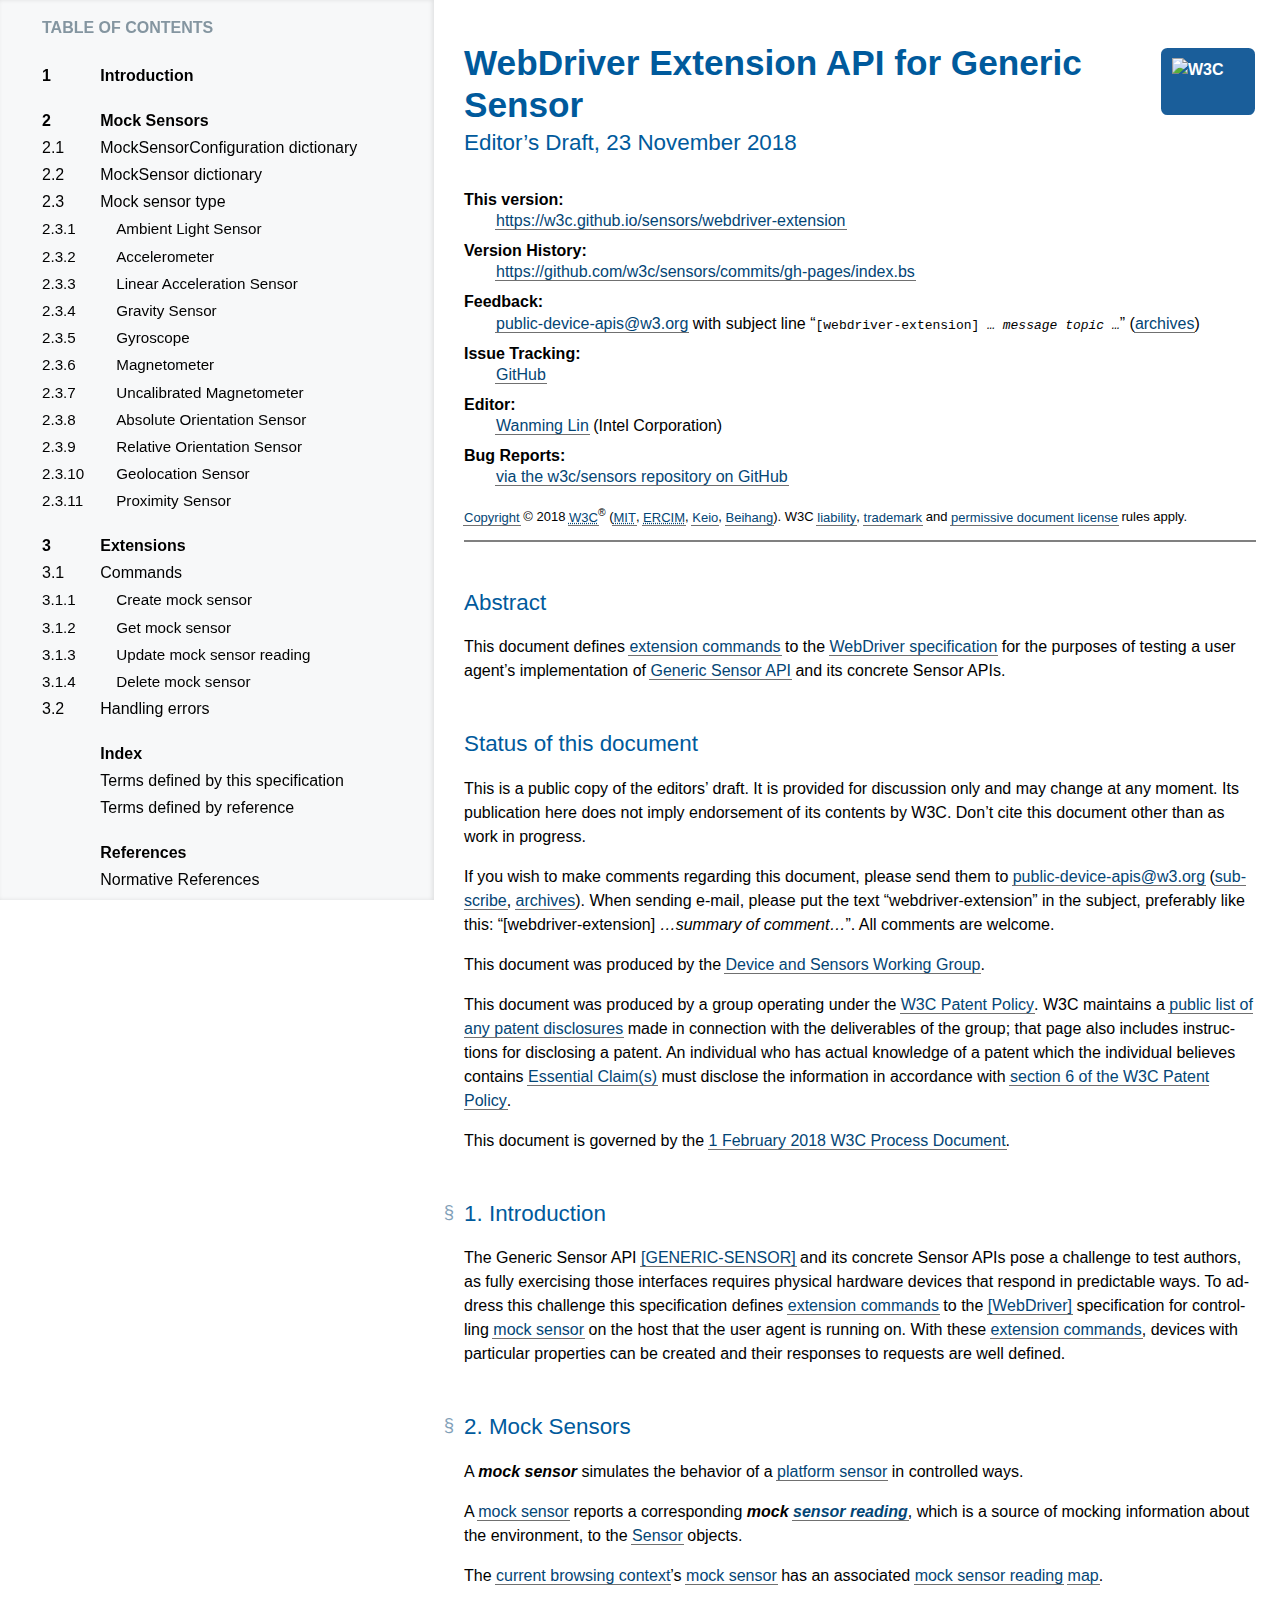
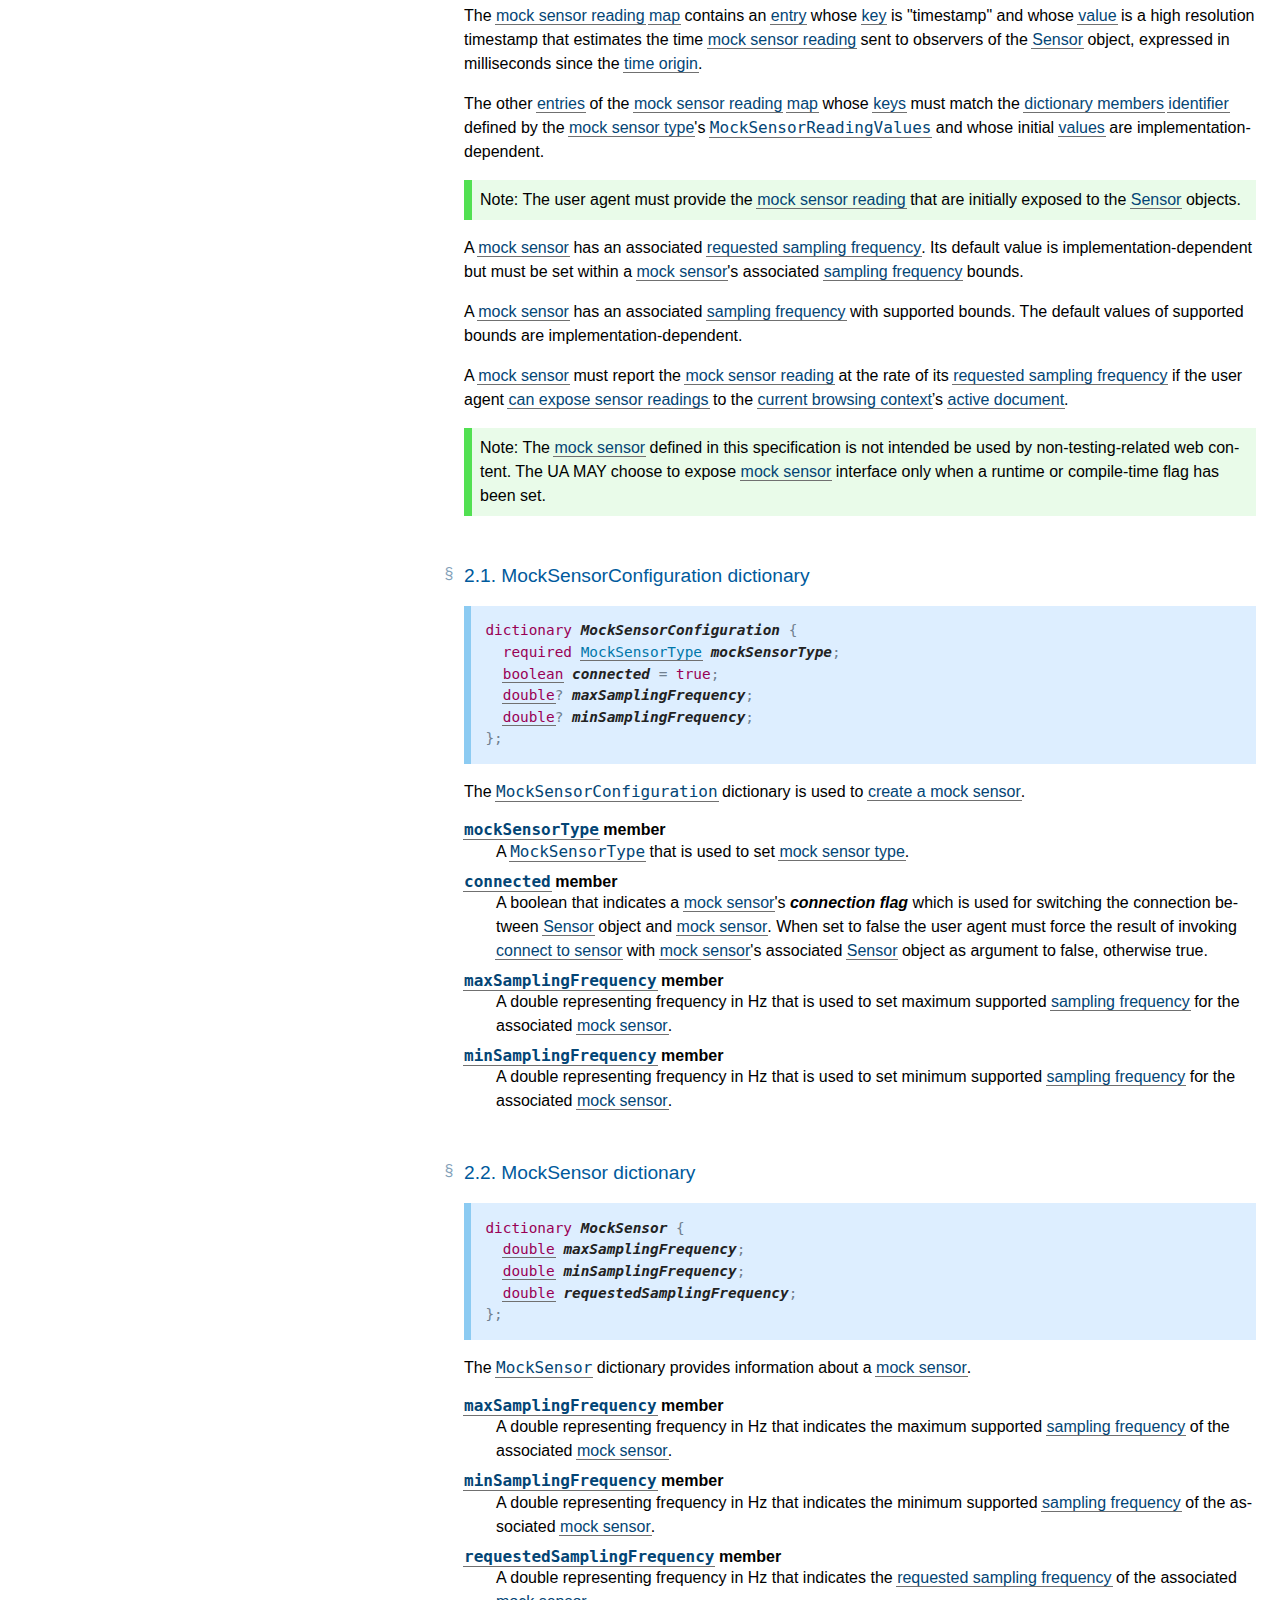
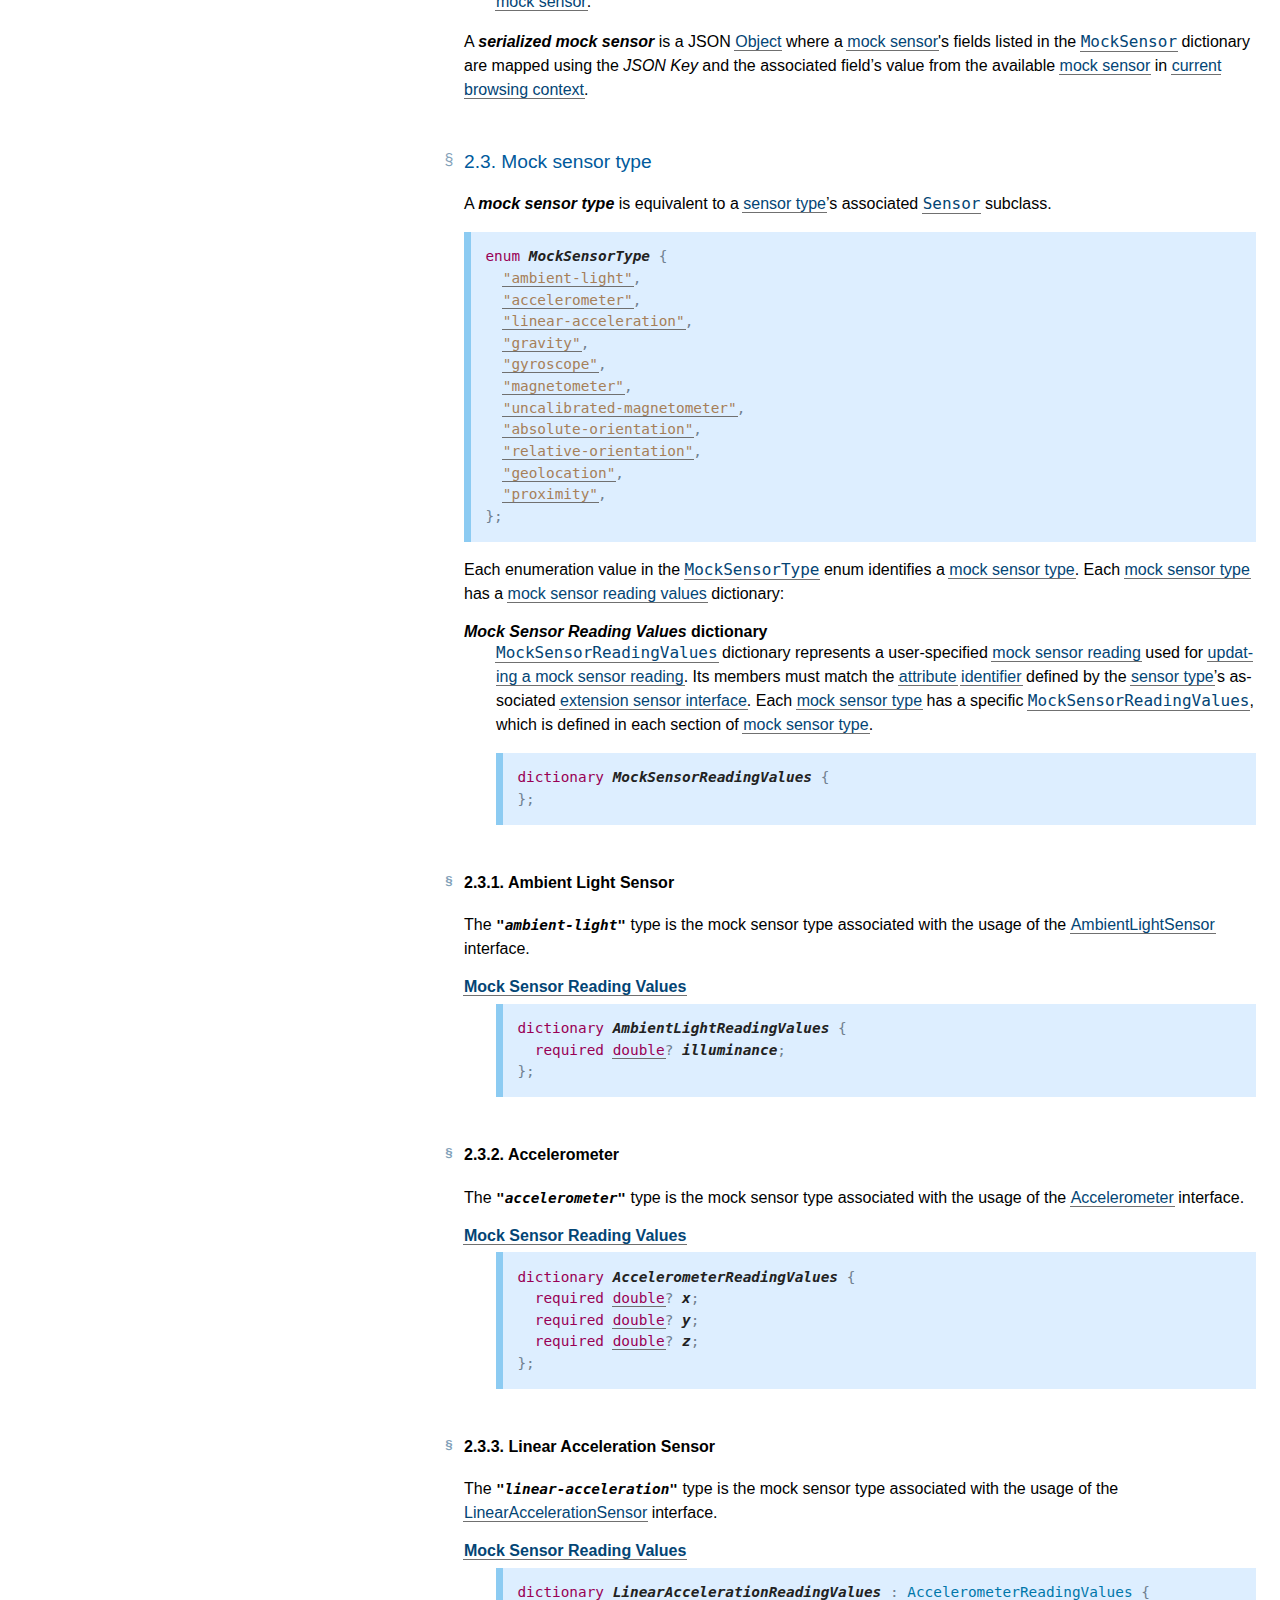
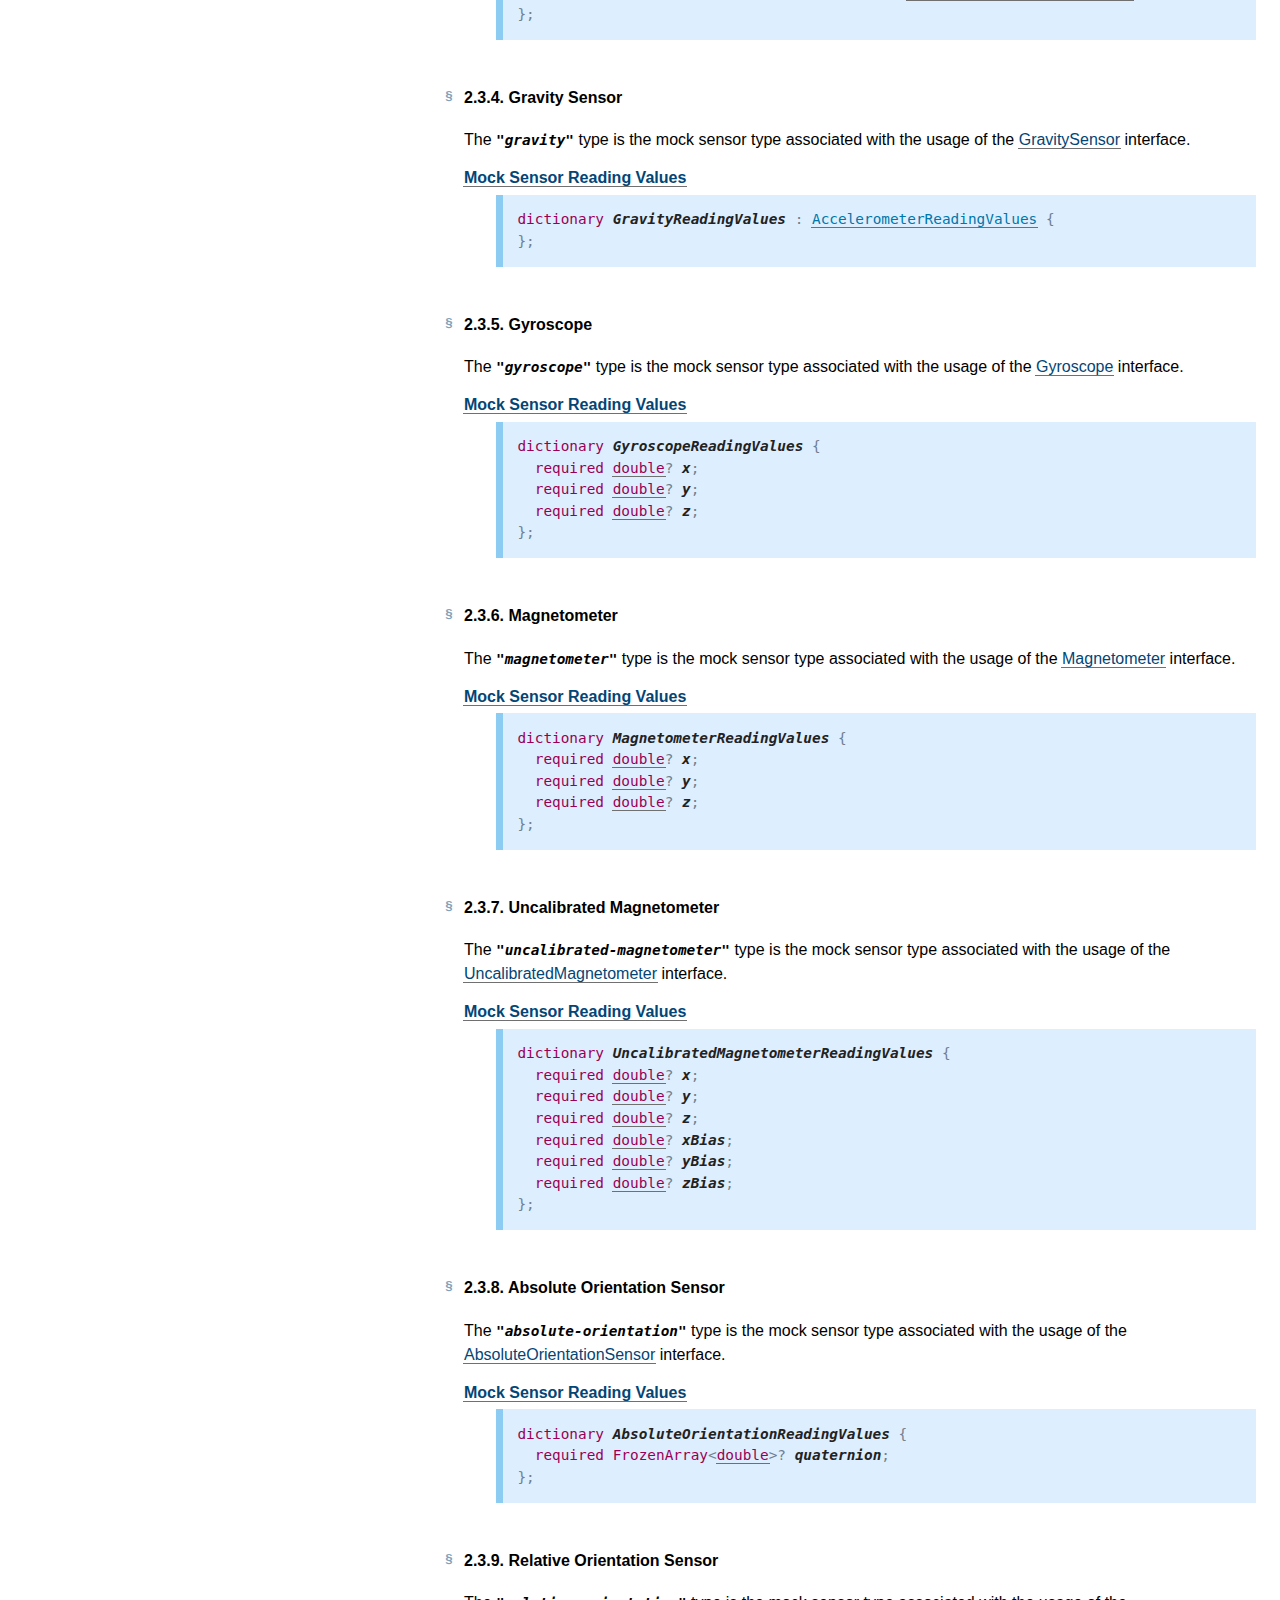
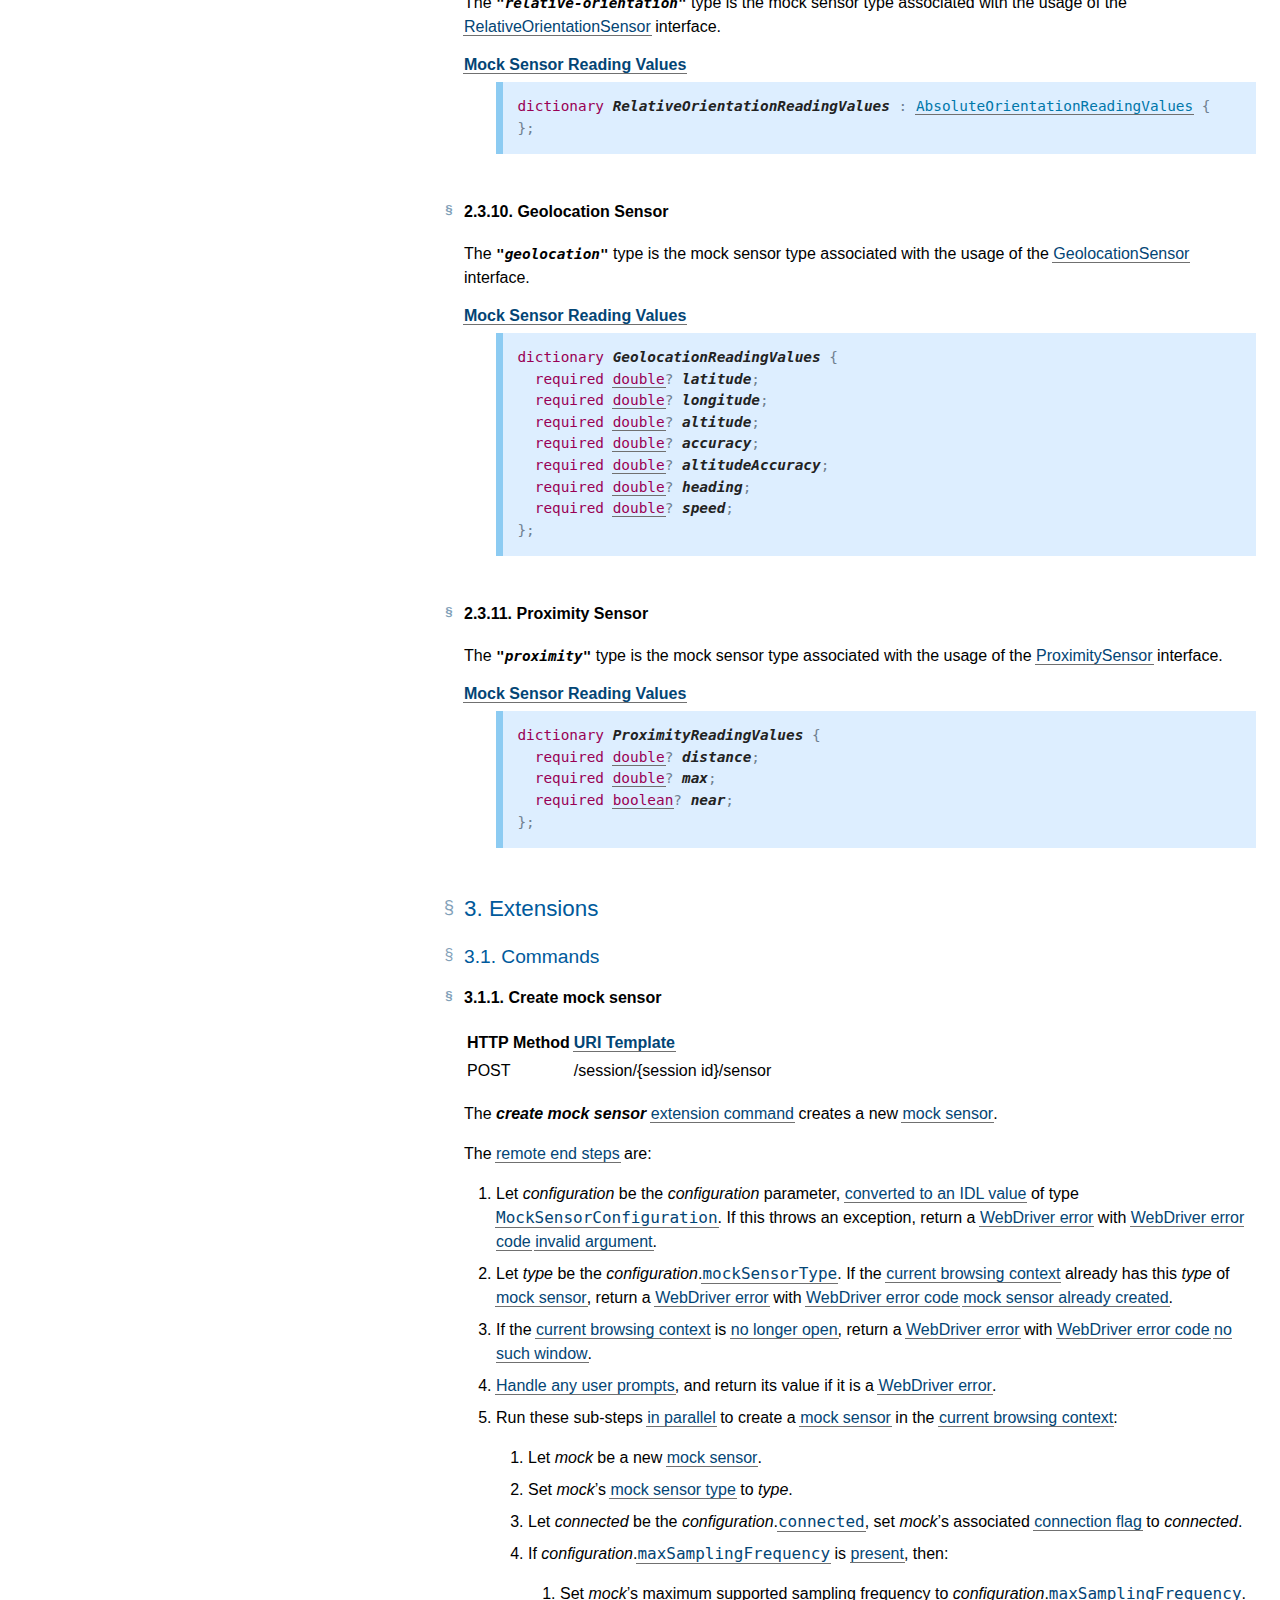
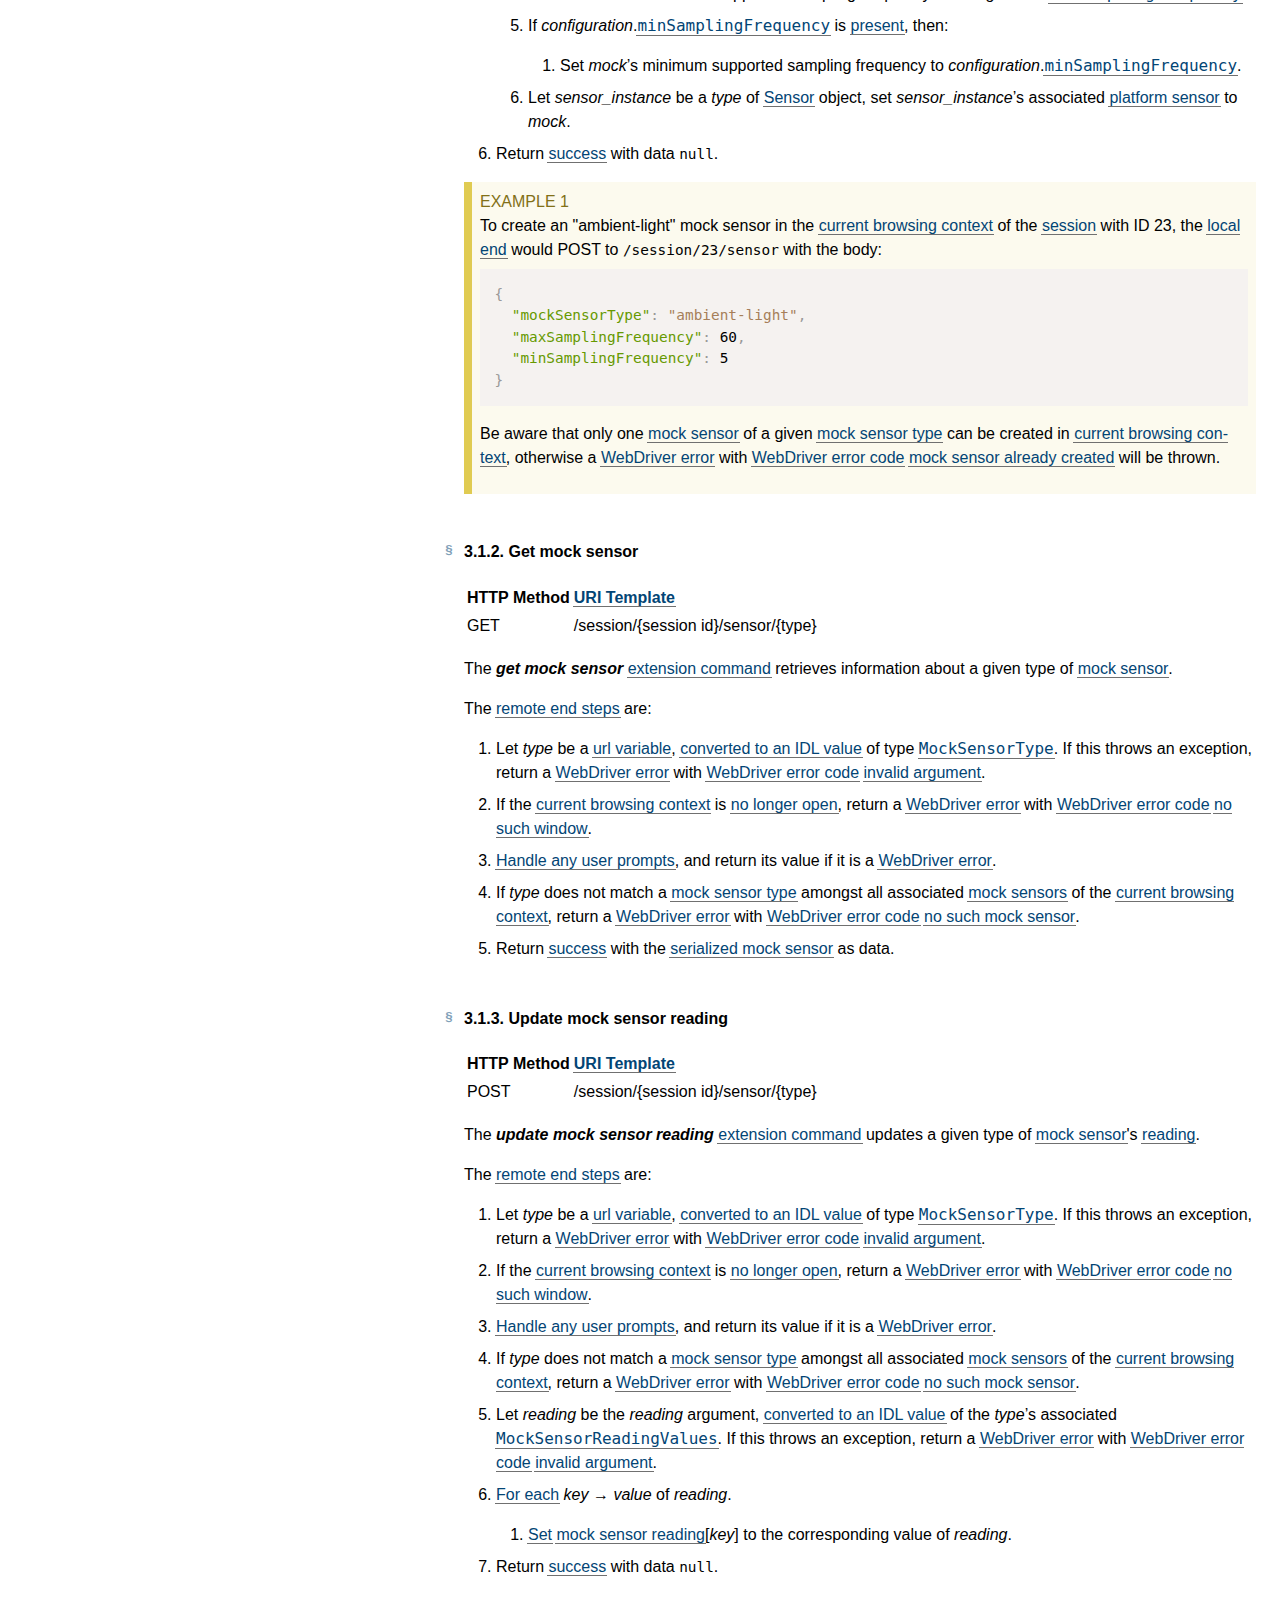
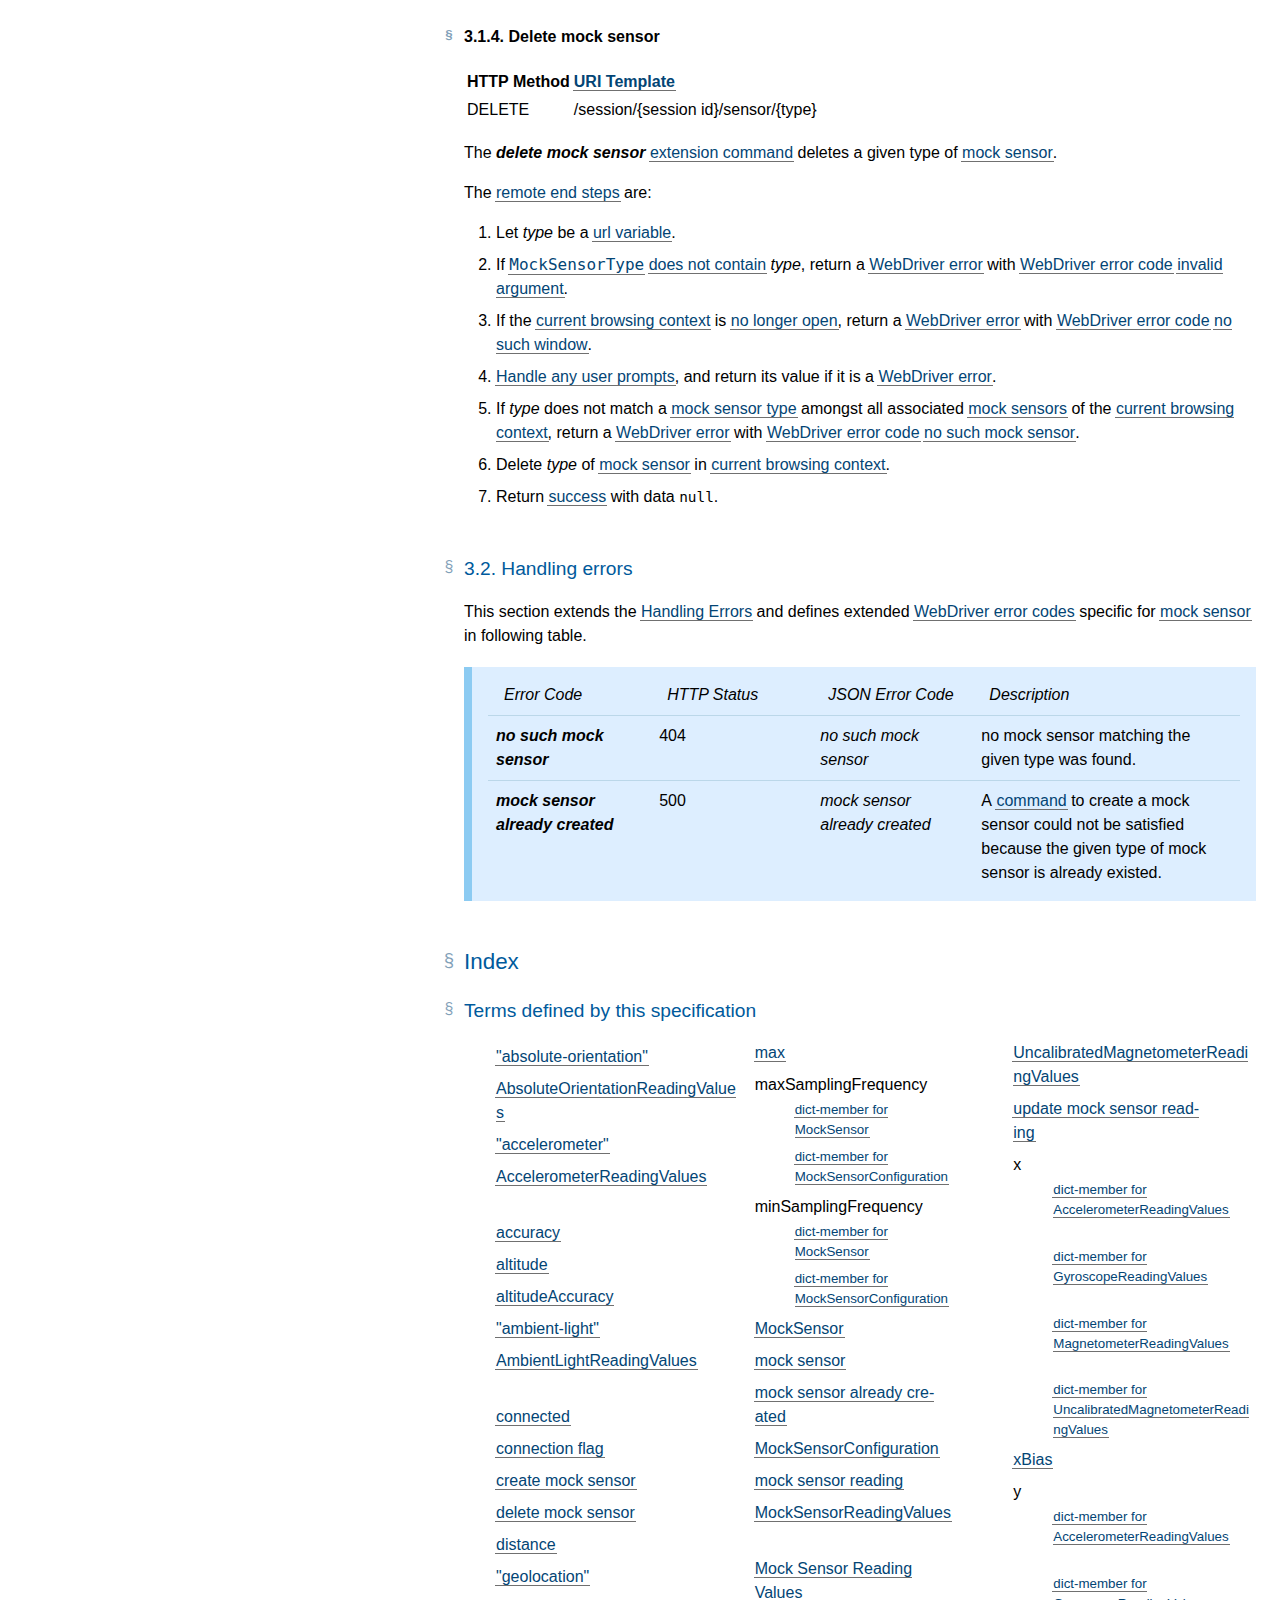
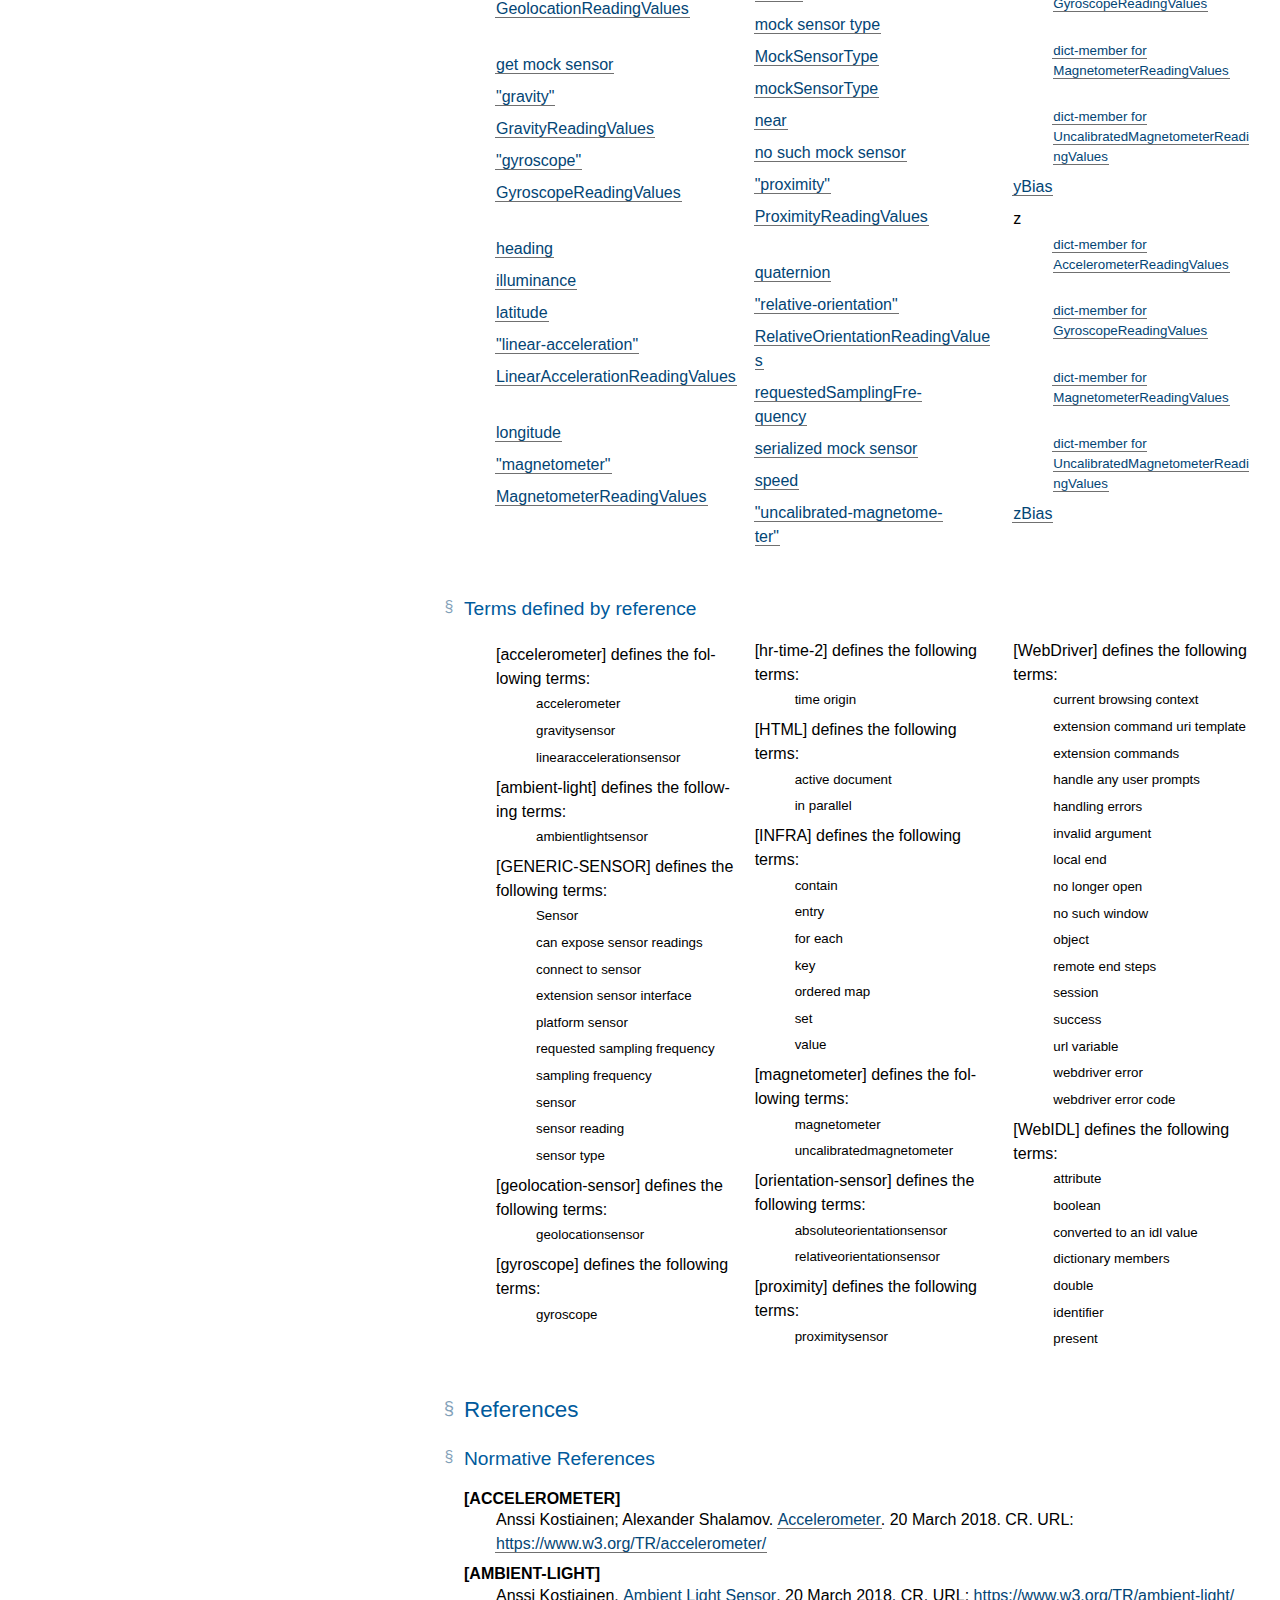
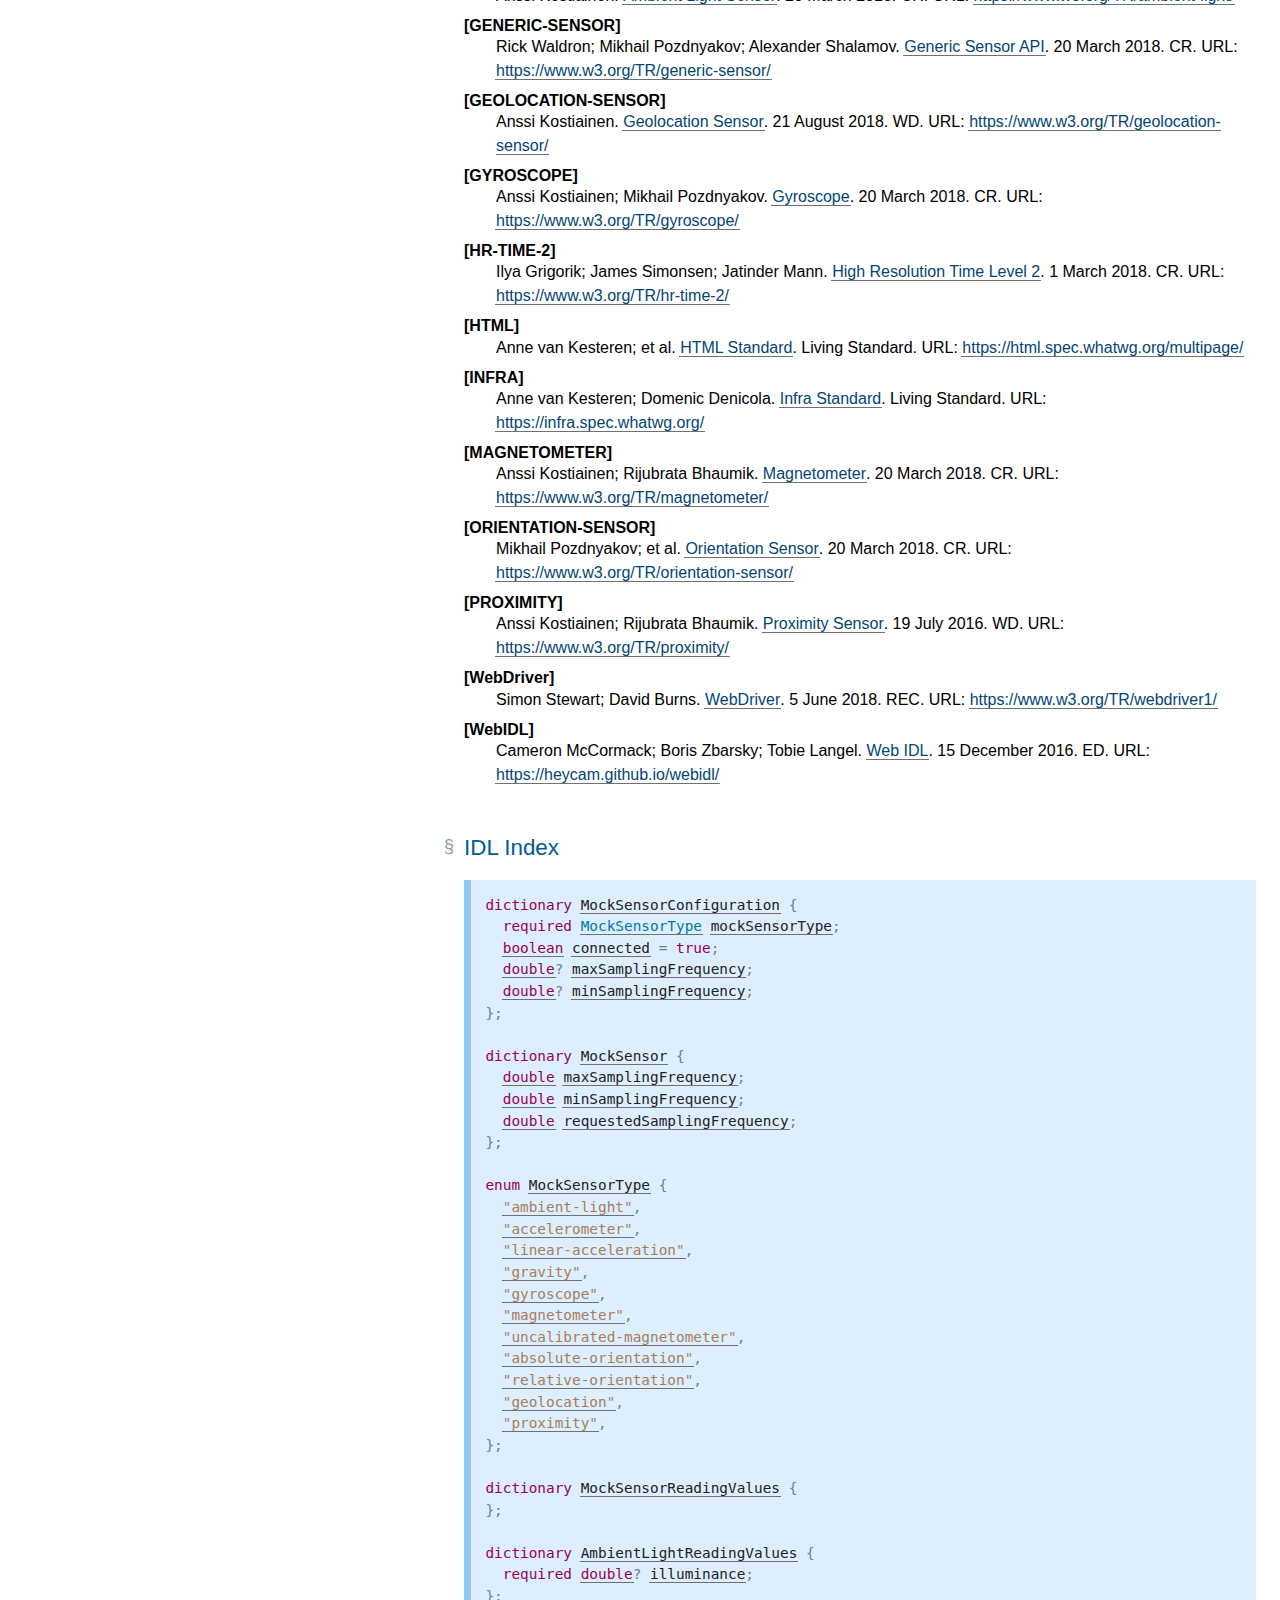
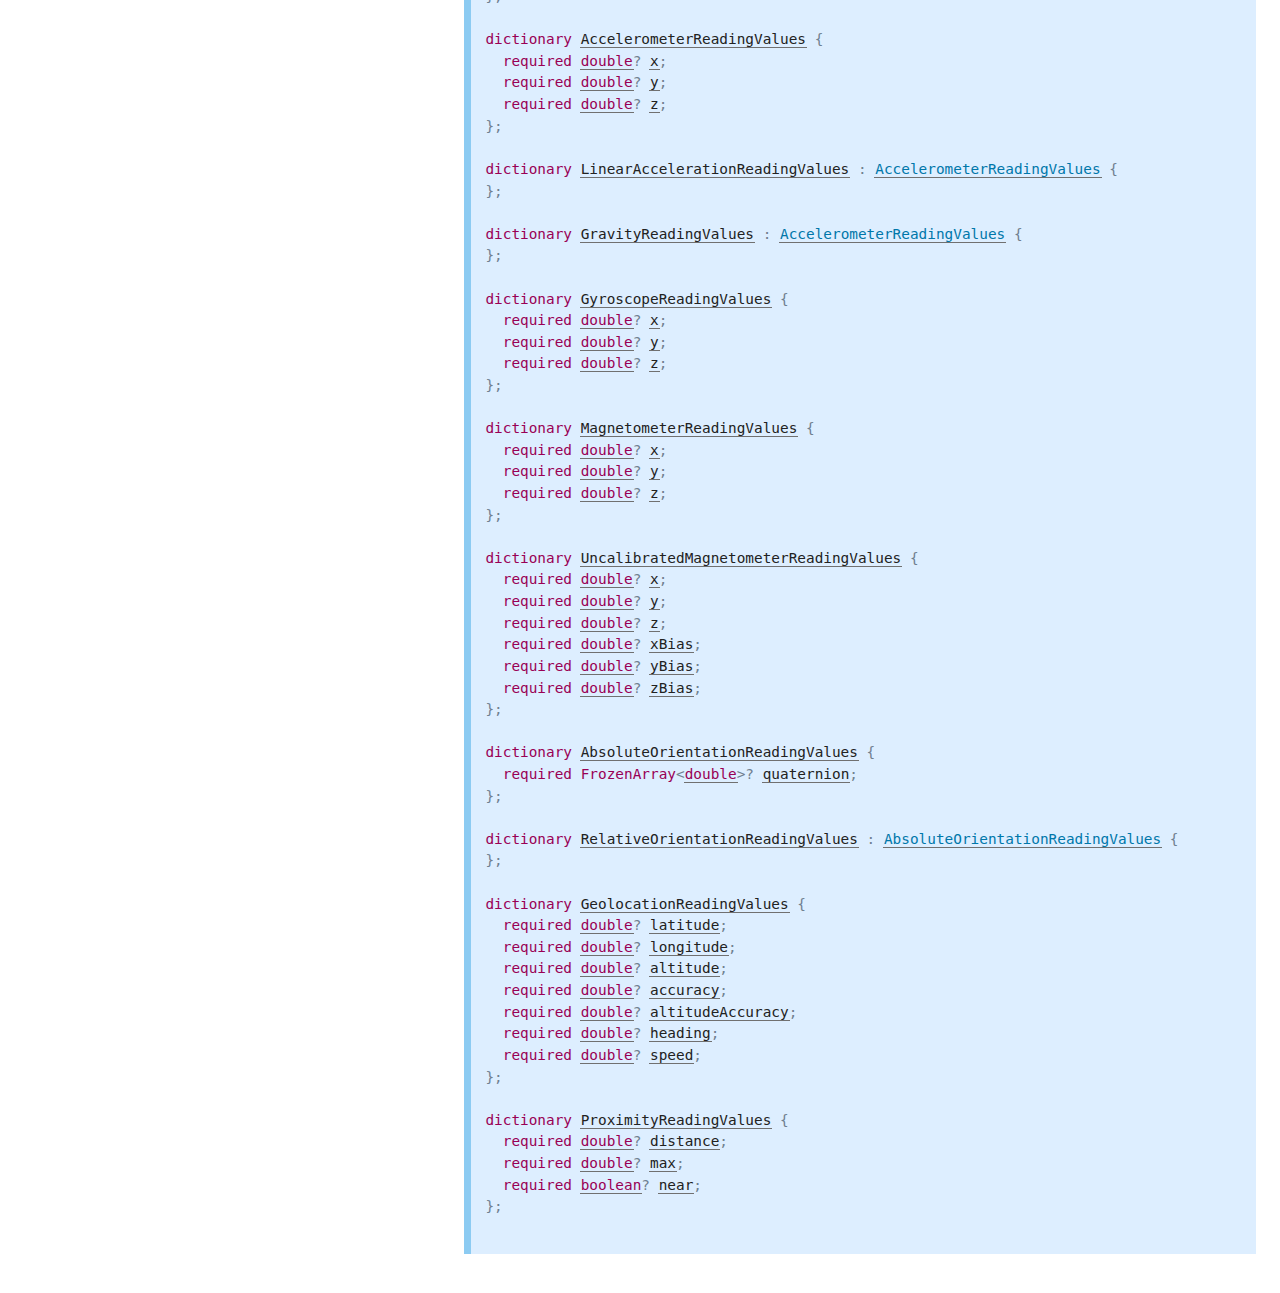
==== commit 246e17b5: "Address @JohnChen0's comments" ====
--- a/webdriver-extension/index.html
+++ b/webdriver-extension/index.html
@@ -1220,7 +1220,7 @@
   </style>
   <meta content="Bikeshed version 1a927b7d2ff9a70dcdc5dc9f892fd154b7b64097" name="generator">
   <link href="https://w3c.github.io/sensors/webdriver-extension" rel="canonical">
-  <meta content="a03fcb1f1ddd98853ddeb28f39a98b854caefe12" name="document-revision">
+  <meta content="67a5046cffefa7e352c64937f9e89eeb4dc3baf2" name="document-revision">
 <style>/* style-md-lists */
 
 /* This is a weird hack for me not yet following the commonmark spec
@@ -1467,7 +1467,7 @@
   <div class="head">
    <p data-fill-with="logo"><a class="logo" href="https://www.w3.org/"> <img alt="W3C" height="48" src="https://www.w3.org/StyleSheets/TR/2016/logos/W3C" width="72"> </a> </p>
    <h1 class="p-name no-ref" id="title">WebDriver Extension API for Generic Sensor</h1>
-   <h2 class="no-num no-toc no-ref heading settled" id="subtitle"><span class="content">Editor’s Draft, <time class="dt-updated" datetime="2018-08-30">30 August 2018</time></span></h2>
+   <h2 class="no-num no-toc no-ref heading settled" id="subtitle"><span class="content">Editor’s Draft, <time class="dt-updated" datetime="2018-11-23">23 November 2018</time></span></h2>
    <div data-fill-with="spec-metadata">
     <dl>
      <dt>This version:
@@ -1568,24 +1568,24 @@
   </nav>
   <main>
    <h2 class="heading settled" data-level="1" id="intro"><span class="secno">1. </span><span class="content">Introduction</span><a class="self-link" href="#intro"></a></h2>
-   <p>Generic Sensor API <a data-link-type="biblio" href="#biblio-generic-sensor">[GENERIC-SENSOR]</a> and its concrete Sensor APIs pose a challenge
-to test authors because to fully exercise their interfaces requires physical hardware
+   <p>The Generic Sensor API <a data-link-type="biblio" href="#biblio-generic-sensor">[GENERIC-SENSOR]</a> and its concrete Sensor APIs pose a challenge
+to test authors, as fully exercising those interfaces requires physical hardware
 devices that respond in predictable ways. To address this challenge this specification
 defines <a data-link-type="dfn" href="https://w3c.github.io/webdriver/webdriver-spec.html#dfn-extension-command" id="ref-for-dfn-extension-command①">extension commands</a> to the <a data-link-type="biblio" href="#biblio-webdriver">[WebDriver]</a> specification for controlling <a data-link-type="dfn" href="#mock-sensor" id="ref-for-mock-sensor">mock sensor</a> on the host that the user agent is running on.
-With these <a data-link-type="dfn" href="https://w3c.github.io/webdriver/webdriver-spec.html#dfn-extension-command" id="ref-for-dfn-extension-command②">extension commands</a> devices with particular properties can be created
+With these <a data-link-type="dfn" href="https://w3c.github.io/webdriver/webdriver-spec.html#dfn-extension-command" id="ref-for-dfn-extension-command②">extension commands</a>, devices with particular properties can be created
 and their responses to requests are well defined.</p>
    <h2 class="heading settled" data-level="2" id="mock-sensors"><span class="secno">2. </span><span class="content">Mock Sensors</span><a class="self-link" href="#mock-sensors"></a></h2>
    <p>A <dfn class="dfn-paneled" data-dfn-type="dfn" data-noexport="" id="mock-sensor">mock sensor</dfn> simulates the behavior of a <a data-link-type="dfn" href="https://w3c.github.io/sensors/#concept-platform-sensor" id="ref-for-concept-platform-sensor">platform sensor</a> in controlled ways.</p>
-   <p>A <a data-link-type="dfn" href="#mock-sensor" id="ref-for-mock-sensor①">mock sensor</a> reports corresponding <dfn class="dfn-paneled" data-dfn-type="dfn" data-noexport="" id="mock-sensor-reading">mock <a data-link-type="dfn" href="https://w3c.github.io/sensors/#sensor-reading" id="ref-for-sensor-reading">sensor reading</a></dfn>, which is a source of
+   <p>A <a data-link-type="dfn" href="#mock-sensor" id="ref-for-mock-sensor①">mock sensor</a> reports a corresponding <dfn class="dfn-paneled" data-dfn-type="dfn" data-noexport="" id="mock-sensor-reading">mock <a data-link-type="dfn" href="https://w3c.github.io/sensors/#sensor-reading" id="ref-for-sensor-reading">sensor reading</a></dfn>, which is a source of
 mocking information about the environment, to the <a data-link-type="dfn" href="https://w3c.github.io/sensors/#sensor" id="ref-for-sensor">Sensor</a> objects.</p>
    <p>The <a data-link-type="dfn" href="https://w3c.github.io/webdriver/webdriver-spec.html#dfn-current-browsing-context" id="ref-for-dfn-current-browsing-context">current browsing context</a>’s <a data-link-type="dfn" href="#mock-sensor" id="ref-for-mock-sensor②">mock sensor</a> has an associated <a data-link-type="dfn" href="#mock-sensor-reading" id="ref-for-mock-sensor-reading">mock sensor reading</a> <a data-link-type="dfn" href="https://infra.spec.whatwg.org/#ordered-map" id="ref-for-ordered-map">map</a>.</p>
    <p>The <a data-link-type="dfn" href="#mock-sensor-reading" id="ref-for-mock-sensor-reading①">mock sensor reading</a> <a data-link-type="dfn" href="https://infra.spec.whatwg.org/#ordered-map" id="ref-for-ordered-map①">map</a> contains an <a data-link-type="dfn" href="https://infra.spec.whatwg.org/#map-entry" id="ref-for-map-entry">entry</a> whose <a data-link-type="dfn" href="https://infra.spec.whatwg.org/#map-key" id="ref-for-map-key">key</a> is
 "timestamp" and whose <a data-link-type="dfn" href="https://infra.spec.whatwg.org/#map-value" id="ref-for-map-value">value</a> is a high resolution timestamp that estimates the time <a data-link-type="dfn" href="#mock-sensor-reading" id="ref-for-mock-sensor-reading②">mock sensor reading</a> sent to observers of the <a data-link-type="dfn" href="https://w3c.github.io/sensors/#sensor" id="ref-for-sensor①">Sensor</a> object, expressed in milliseconds since the <a data-link-type="dfn" href="https://www.w3.org/TR/hr-time-2/#dfn-time-origin" id="ref-for-dfn-time-origin">time origin</a>.</p>
    <p>The other <a data-link-type="dfn" href="https://infra.spec.whatwg.org/#map-entry" id="ref-for-map-entry①">entries</a> of the <a data-link-type="dfn" href="#mock-sensor-reading" id="ref-for-mock-sensor-reading③">mock sensor reading</a> <a data-link-type="dfn" href="https://infra.spec.whatwg.org/#ordered-map" id="ref-for-ordered-map②">map</a> whose <a data-link-type="dfn" href="https://infra.spec.whatwg.org/#map-key" id="ref-for-map-key①">keys</a> must match the <a data-link-type="dfn" href="https://heycam.github.io/webidl/#dfn-dictionary-member" id="ref-for-dfn-dictionary-member">dictionary members</a> <a data-link-type="dfn" href="https://heycam.github.io/webidl/#dfn-identifier" id="ref-for-dfn-identifier">identifier</a> defined by the <a data-link-type="dfn" href="#mock-sensor-type" id="ref-for-mock-sensor-type">mock sensor type</a>'s <code class="idl"><a data-link-type="idl" href="#dictdef-mocksensorreadingvalues" id="ref-for-dictdef-mocksensorreadingvalues">MockSensorReadingValues</a></code> and whose initial <a data-link-type="dfn" href="https://infra.spec.whatwg.org/#map-value" id="ref-for-map-value①">values</a> are implementation-dependent.</p>
    <p class="note" role="note"><span>Note:</span> The user agent must provide the <a data-link-type="dfn" href="#mock-sensor-reading" id="ref-for-mock-sensor-reading④">mock sensor reading</a> that are initially exposed to the <a data-link-type="dfn" href="https://w3c.github.io/sensors/#sensor" id="ref-for-sensor②">Sensor</a> objects.</p>
-   <p>A <a data-link-type="dfn" href="#mock-sensor" id="ref-for-mock-sensor③">mock sensor</a> has an associated <a data-link-type="dfn" href="https://w3c.github.io/sensors/#requested-sampling-frequency" id="ref-for-requested-sampling-frequency">requested sampling frequency</a>, it’s default value is implementation-dependent
-but must be set within <a data-link-type="dfn" href="#mock-sensor" id="ref-for-mock-sensor④">mock sensor</a>'s associated <a data-link-type="dfn" href="https://w3c.github.io/sensors/#sampling-frequency" id="ref-for-sampling-frequency">sampling frequency</a> bounds.</p>
-   <p>A <a data-link-type="dfn" href="#mock-sensor" id="ref-for-mock-sensor⑤">mock sensor</a> has an associated <a data-link-type="dfn" href="https://w3c.github.io/sensors/#sampling-frequency" id="ref-for-sampling-frequency①">sampling frequency</a> with supported bounds, the default values of
+   <p>A <a data-link-type="dfn" href="#mock-sensor" id="ref-for-mock-sensor③">mock sensor</a> has an associated <a data-link-type="dfn" href="https://w3c.github.io/sensors/#requested-sampling-frequency" id="ref-for-requested-sampling-frequency">requested sampling frequency</a>. Its default value is implementation-dependent
+but must be set within a <a data-link-type="dfn" href="#mock-sensor" id="ref-for-mock-sensor④">mock sensor</a>'s associated <a data-link-type="dfn" href="https://w3c.github.io/sensors/#sampling-frequency" id="ref-for-sampling-frequency">sampling frequency</a> bounds.</p>
+   <p>A <a data-link-type="dfn" href="#mock-sensor" id="ref-for-mock-sensor⑤">mock sensor</a> has an associated <a data-link-type="dfn" href="https://w3c.github.io/sensors/#sampling-frequency" id="ref-for-sampling-frequency①">sampling frequency</a> with supported bounds. The default values of
 supported bounds are implementation-dependent.</p>
    <p>A <a data-link-type="dfn" href="#mock-sensor" id="ref-for-mock-sensor⑥">mock sensor</a> must report the <a data-link-type="dfn" href="#mock-sensor-reading" id="ref-for-mock-sensor-reading⑤">mock sensor reading</a> at the rate of its <a data-link-type="dfn" href="https://w3c.github.io/sensors/#requested-sampling-frequency" id="ref-for-requested-sampling-frequency①">requested sampling frequency</a> if the user agent <a data-link-type="dfn" href="https://w3c.github.io/sensors/#can-expose-sensor-readings" id="ref-for-can-expose-sensor-readings">can expose sensor readings</a> to the <a data-link-type="dfn" href="https://w3c.github.io/webdriver/webdriver-spec.html#dfn-current-browsing-context" id="ref-for-dfn-current-browsing-context①">current browsing context</a>’s <a data-link-type="dfn" href="https://html.spec.whatwg.org/multipage/browsers.html#active-document" id="ref-for-active-document">active document</a>.</p>
    <div class="note" role="note"> Note: The <a data-link-type="dfn" href="#mock-sensor" id="ref-for-mock-sensor⑦">mock sensor</a> defined in this specification is not intended be used by non-testing-related web content.
@@ -1598,20 +1598,21 @@
   <a class="n idl-code" data-link-type="interface" href="https://heycam.github.io/webidl/#idl-double" id="ref-for-idl-double①"><span class="kt">double</span></a>? <dfn class="nv dfn-paneled idl-code" data-dfn-for="MockSensorConfiguration" data-dfn-type="dict-member" data-export="" data-type="double? " id="dom-mocksensorconfiguration-minsamplingfrequency"><code>minSamplingFrequency</code></dfn>;
 };
 </pre>
-   <p>The <code class="idl"><a data-link-type="idl" href="#dictdef-mocksensorconfiguration" id="ref-for-dictdef-mocksensorconfiguration">MockSensorConfiguration</a></code> dictionary is used to <a href="#create-mock-sensor-command">create mock sensor</a>.</p>
+   <p>The <code class="idl"><a data-link-type="idl" href="#dictdef-mocksensorconfiguration" id="ref-for-dictdef-mocksensorconfiguration">MockSensorConfiguration</a></code> dictionary is used to <a href="#create-mock-sensor-command">create a mock sensor</a>.</p>
    <dl>
     <dt data-md=""><code class="idl"><a data-link-type="idl" href="#dom-mocksensorconfiguration-mocksensortype" id="ref-for-dom-mocksensorconfiguration-mocksensortype">mockSensorType</a></code> member
     <dd data-md="">
      <p>A <code class="idl"><a data-link-type="idl" href="#enumdef-mocksensortype" id="ref-for-enumdef-mocksensortype①">MockSensorType</a></code> that is used to set <a data-link-type="dfn" href="#mock-sensor-type" id="ref-for-mock-sensor-type①">mock sensor type</a>.</p>
     <dt data-md=""><code class="idl"><a data-link-type="idl" href="#dom-mocksensorconfiguration-connected" id="ref-for-dom-mocksensorconfiguration-connected">connected</a></code> member
     <dd data-md="">
-     <p>A boolean. When set to false the user agent must intercept the result of invoking <a data-link-type="dfn" href="https://w3c.github.io/sensors/#connect-to-sensor" id="ref-for-connect-to-sensor">connect to sensor</a> with associated <a data-link-type="dfn" href="https://w3c.github.io/sensors/#sensor" id="ref-for-sensor③">Sensor</a> instance as argument to false, otherwise true.</p>
+     <p>A boolean that indicates a <a data-link-type="dfn" href="#mock-sensor" id="ref-for-mock-sensor⑨">mock sensor</a>'s <dfn class="dfn-paneled" data-dfn-type="dfn" data-noexport="" id="connection-flag">connection flag</dfn> which is used for switching the connection
+ between <a data-link-type="dfn" href="https://w3c.github.io/sensors/#sensor" id="ref-for-sensor③">Sensor</a> object and <a data-link-type="dfn" href="#mock-sensor" id="ref-for-mock-sensor①⓪">mock sensor</a>. When set to false the user agent must force the result of invoking <a data-link-type="dfn" href="https://w3c.github.io/sensors/#connect-to-sensor" id="ref-for-connect-to-sensor">connect to sensor</a> with <a data-link-type="dfn" href="#mock-sensor" id="ref-for-mock-sensor①①">mock sensor</a>'s associated <a data-link-type="dfn" href="https://w3c.github.io/sensors/#sensor" id="ref-for-sensor④">Sensor</a> object as argument to false, otherwise true.</p>
     <dt data-md=""><code class="idl"><a data-link-type="idl" href="#dom-mocksensorconfiguration-maxsamplingfrequency" id="ref-for-dom-mocksensorconfiguration-maxsamplingfrequency">maxSamplingFrequency</a></code> member
     <dd data-md="">
-     <p>A double representing frequency in Hz that is used to set maximum supported <a data-link-type="dfn" href="https://w3c.github.io/sensors/#sampling-frequency" id="ref-for-sampling-frequency②">sampling frequency</a> for the associated <a data-link-type="dfn" href="#mock-sensor" id="ref-for-mock-sensor⑨">mock sensor</a>.</p>
+     <p>A double representing frequency in Hz that is used to set maximum supported <a data-link-type="dfn" href="https://w3c.github.io/sensors/#sampling-frequency" id="ref-for-sampling-frequency②">sampling frequency</a> for the associated <a data-link-type="dfn" href="#mock-sensor" id="ref-for-mock-sensor①②">mock sensor</a>.</p>
     <dt data-md=""><code class="idl"><a data-link-type="idl" href="#dom-mocksensorconfiguration-minsamplingfrequency" id="ref-for-dom-mocksensorconfiguration-minsamplingfrequency">minSamplingFrequency</a></code> member
     <dd data-md="">
-     <p>A double representing frequency in Hz that is used to set minimum supported <a data-link-type="dfn" href="https://w3c.github.io/sensors/#sampling-frequency" id="ref-for-sampling-frequency③">sampling frequency</a> for the associated <a data-link-type="dfn" href="#mock-sensor" id="ref-for-mock-sensor①⓪">mock sensor</a>.</p>
+     <p>A double representing frequency in Hz that is used to set minimum supported <a data-link-type="dfn" href="https://w3c.github.io/sensors/#sampling-frequency" id="ref-for-sampling-frequency③">sampling frequency</a> for the associated <a data-link-type="dfn" href="#mock-sensor" id="ref-for-mock-sensor①③">mock sensor</a>.</p>
    </dl>
    <h3 class="heading settled" data-level="2.2" id="dictionary-mocksensor"><span class="secno">2.2. </span><span class="content">MockSensor dictionary</span><a class="self-link" href="#dictionary-mocksensor"></a></h3>
 <pre class="idl highlight def"><span class="kt">dictionary</span> <dfn class="nv dfn-paneled idl-code" data-dfn-type="dictionary" data-export="" id="dictdef-mocksensor"><code>MockSensor</code></dfn> {
@@ -1620,22 +1621,22 @@
   <a class="n idl-code" data-link-type="interface" href="https://heycam.github.io/webidl/#idl-double" id="ref-for-idl-double④"><span class="kt">double</span></a> <dfn class="nv dfn-paneled idl-code" data-dfn-for="MockSensor" data-dfn-type="dict-member" data-export="" data-type="double " id="dom-mocksensor-requestedsamplingfrequency"><code>requestedSamplingFrequency</code></dfn>;
 };
 </pre>
-   <p>The <code class="idl"><a data-link-type="idl" href="#dictdef-mocksensor" id="ref-for-dictdef-mocksensor">MockSensor</a></code> dictionary provides information of a <a data-link-type="dfn" href="#mock-sensor" id="ref-for-mock-sensor①①">mock sensor</a>.</p>
+   <p>The <code class="idl"><a data-link-type="idl" href="#dictdef-mocksensor" id="ref-for-dictdef-mocksensor">MockSensor</a></code> dictionary provides information about a <a data-link-type="dfn" href="#mock-sensor" id="ref-for-mock-sensor①④">mock sensor</a>.</p>
    <dl>
     <dt data-md=""><code class="idl"><a data-link-type="idl" href="#dom-mocksensor-maxsamplingfrequency" id="ref-for-dom-mocksensor-maxsamplingfrequency">maxSamplingFrequency</a></code> member
     <dd data-md="">
-     <p>A double representing frequency in Hz that indicates the maximum supported <a data-link-type="dfn" href="https://w3c.github.io/sensors/#sampling-frequency" id="ref-for-sampling-frequency④">sampling frequency</a> of the associated <a data-link-type="dfn" href="#mock-sensor" id="ref-for-mock-sensor①②">mock sensor</a>.</p>
+     <p>A double representing frequency in Hz that indicates the maximum supported <a data-link-type="dfn" href="https://w3c.github.io/sensors/#sampling-frequency" id="ref-for-sampling-frequency④">sampling frequency</a> of the associated <a data-link-type="dfn" href="#mock-sensor" id="ref-for-mock-sensor①⑤">mock sensor</a>.</p>
     <dt data-md=""><code class="idl"><a data-link-type="idl" href="#dom-mocksensor-minsamplingfrequency" id="ref-for-dom-mocksensor-minsamplingfrequency">minSamplingFrequency</a></code> member
     <dd data-md="">
-     <p>A double representing frequency in Hz that indicates the minimum supported <a data-link-type="dfn" href="https://w3c.github.io/sensors/#sampling-frequency" id="ref-for-sampling-frequency⑤">sampling frequency</a> of the associated <a data-link-type="dfn" href="#mock-sensor" id="ref-for-mock-sensor①③">mock sensor</a>.</p>
+     <p>A double representing frequency in Hz that indicates the minimum supported <a data-link-type="dfn" href="https://w3c.github.io/sensors/#sampling-frequency" id="ref-for-sampling-frequency⑤">sampling frequency</a> of the associated <a data-link-type="dfn" href="#mock-sensor" id="ref-for-mock-sensor①⑥">mock sensor</a>.</p>
     <dt data-md=""><code class="idl"><a data-link-type="idl" href="#dom-mocksensor-requestedsamplingfrequency" id="ref-for-dom-mocksensor-requestedsamplingfrequency">requestedSamplingFrequency</a></code> member
     <dd data-md="">
-     <p>A double representing frequency in Hz that indicates the <a data-link-type="dfn" href="https://w3c.github.io/sensors/#requested-sampling-frequency" id="ref-for-requested-sampling-frequency②">requested sampling frequency</a> of the associated <a data-link-type="dfn" href="#mock-sensor" id="ref-for-mock-sensor①④">mock sensor</a>.</p>
+     <p>A double representing frequency in Hz that indicates the <a data-link-type="dfn" href="https://w3c.github.io/sensors/#requested-sampling-frequency" id="ref-for-requested-sampling-frequency②">requested sampling frequency</a> of the associated <a data-link-type="dfn" href="#mock-sensor" id="ref-for-mock-sensor①⑦">mock sensor</a>.</p>
    </dl>
-   <p>A <dfn class="dfn-paneled" data-dfn-type="dfn" data-noexport="" id="serialized-mock-sensor">serialized mock sensor</dfn> is a JSON <a data-link-type="dfn" href="https://w3c.github.io/webdriver/webdriver-spec.html#dfn-object" id="ref-for-dfn-object">Object</a> where a <a data-link-type="dfn" href="#mock-sensor" id="ref-for-mock-sensor①⑤">mock sensor</a>'s fields listed in the <code class="idl"><a data-link-type="idl" href="#dictdef-mocksensor" id="ref-for-dictdef-mocksensor①">MockSensor</a></code> dictionary are mapped
-using the <var>JSON Key</var> and the associated field’s value from the available <a data-link-type="dfn" href="#mock-sensor" id="ref-for-mock-sensor①⑥">mock sensor</a> in <a data-link-type="dfn" href="https://w3c.github.io/webdriver/webdriver-spec.html#dfn-current-browsing-context" id="ref-for-dfn-current-browsing-context②">current browsing context</a>.</p>
+   <p>A <dfn class="dfn-paneled" data-dfn-type="dfn" data-noexport="" id="serialized-mock-sensor">serialized mock sensor</dfn> is a JSON <a data-link-type="dfn" href="https://w3c.github.io/webdriver/webdriver-spec.html#dfn-object" id="ref-for-dfn-object">Object</a> where a <a data-link-type="dfn" href="#mock-sensor" id="ref-for-mock-sensor①⑧">mock sensor</a>'s fields listed in the <code class="idl"><a data-link-type="idl" href="#dictdef-mocksensor" id="ref-for-dictdef-mocksensor①">MockSensor</a></code> dictionary are mapped
+using the <var>JSON Key</var> and the associated field’s value from the available <a data-link-type="dfn" href="#mock-sensor" id="ref-for-mock-sensor①⑨">mock sensor</a> in <a data-link-type="dfn" href="https://w3c.github.io/webdriver/webdriver-spec.html#dfn-current-browsing-context" id="ref-for-dfn-current-browsing-context②">current browsing context</a>.</p>
    <h3 class="heading settled" data-level="2.3" id="section-mock-sensor-type"><span class="secno">2.3. </span><span class="content">Mock sensor type</span><a class="self-link" href="#section-mock-sensor-type"></a></h3>
-   <p>A <dfn class="dfn-paneled" data-dfn-type="dfn" data-noexport="" id="mock-sensor-type">mock sensor type</dfn> is equivalent to a <a data-link-type="dfn" href="https://w3c.github.io/sensors/#sensor-type" id="ref-for-sensor-type">sensor type</a>’s associated <code class="idl"><a data-link-type="idl" href="https://w3c.github.io/sensors/#sensor" id="ref-for-sensor④">Sensor</a></code> subclass.</p>
+   <p>A <dfn class="dfn-paneled" data-dfn-type="dfn" data-noexport="" id="mock-sensor-type">mock sensor type</dfn> is equivalent to a <a data-link-type="dfn" href="https://w3c.github.io/sensors/#sensor-type" id="ref-for-sensor-type">sensor type</a>’s associated <code class="idl"><a data-link-type="idl" href="https://w3c.github.io/sensors/#sensor" id="ref-for-sensor⑤">Sensor</a></code> subclass.</p>
 <pre class="idl highlight def"><span class="kt">enum</span> <dfn class="nv dfn-paneled idl-code" data-dfn-type="enum" data-export="" id="enumdef-mocksensortype"><code>MockSensorType</code></dfn> {
   <a class="s idl-code" data-link-type="enum-value" href="#dom-mocksensortype-ambient-light" id="ref-for-dom-mocksensortype-ambient-light">"ambient-light"</a>,
   <a class="s idl-code" data-link-type="enum-value" href="#dom-mocksensortype-accelerometer" id="ref-for-dom-mocksensortype-accelerometer">"accelerometer"</a>,
@@ -1655,8 +1656,8 @@
    <dl>
     <dt data-md=""><dfn class="dfn-paneled" data-dfn-type="dfn" data-export="" id="mock-sensor-reading-values">Mock Sensor Reading Values</dfn> dictionary
     <dd data-md="">
-     <p><code class="idl"><a data-link-type="idl" href="#dictdef-mocksensorreadingvalues" id="ref-for-dictdef-mocksensorreadingvalues①">MockSensorReadingValues</a></code> dictionary represents user specified <a data-link-type="dfn" href="#mock-sensor-reading" id="ref-for-mock-sensor-reading⑥">mock sensor reading</a> used for <a href="#update-mock-sensor-reading-command">updating mock sensor reading</a>. Its members must match the <a data-link-type="dfn" href="https://heycam.github.io/webidl/#dfn-attribute" id="ref-for-dfn-attribute">attribute</a> <a data-link-type="dfn" href="https://heycam.github.io/webidl/#dfn-identifier" id="ref-for-dfn-identifier①">identifier</a> defined by the <a data-link-type="dfn" href="https://w3c.github.io/sensors/#sensor-type" id="ref-for-sensor-type①">sensor type</a>’s
- associated <a data-link-type="dfn" href="https://w3c.github.io/sensors/#extension-sensor-interface" id="ref-for-extension-sensor-interface">extension sensor interface</a>. Each <a data-link-type="dfn" href="#mock-sensor-type" id="ref-for-mock-sensor-type④">mock sensor type</a> has a specific <code class="idl"><a data-link-type="idl" href="#dictdef-mocksensorreadingvalues" id="ref-for-dictdef-mocksensorreadingvalues②">MockSensorReadingValues</a></code>, which is defined in each section of <a href="#section-mock-sensor-type">mock senor type</a>.</p>
+     <p><code class="idl"><a data-link-type="idl" href="#dictdef-mocksensorreadingvalues" id="ref-for-dictdef-mocksensorreadingvalues①">MockSensorReadingValues</a></code> dictionary represents a user-specified <a data-link-type="dfn" href="#mock-sensor-reading" id="ref-for-mock-sensor-reading⑥">mock sensor reading</a> used for <a href="#update-mock-sensor-reading-command">updating a mock sensor reading</a>. Its members must match the <a data-link-type="dfn" href="https://heycam.github.io/webidl/#dfn-attribute" id="ref-for-dfn-attribute">attribute</a> <a data-link-type="dfn" href="https://heycam.github.io/webidl/#dfn-identifier" id="ref-for-dfn-identifier①">identifier</a> defined by the <a data-link-type="dfn" href="https://w3c.github.io/sensors/#sensor-type" id="ref-for-sensor-type①">sensor type</a>’s
+ associated <a data-link-type="dfn" href="https://w3c.github.io/sensors/#extension-sensor-interface" id="ref-for-extension-sensor-interface">extension sensor interface</a>. Each <a data-link-type="dfn" href="#mock-sensor-type" id="ref-for-mock-sensor-type④">mock sensor type</a> has a specific <code class="idl"><a data-link-type="idl" href="#dictdef-mocksensorreadingvalues" id="ref-for-dictdef-mocksensorreadingvalues②">MockSensorReadingValues</a></code>, which is defined in each section of <a href="#section-mock-sensor-type">mock sensor type</a>.</p>
 <pre class="idl highlight def"><span class="kt">dictionary</span> <dfn class="nv dfn-paneled idl-code" data-dfn-type="dictionary" data-export="" id="dictdef-mocksensorreadingvalues"><code>MockSensorReadingValues</code></dfn> {
 };
 </pre>
@@ -1810,51 +1811,56 @@
       <td>POST
       <td>/session/{session id}/sensor
    </table>
-   <p>The <dfn data-dfn-type="dfn" data-noexport="" id="create-mock-sensor">create mock sensor<a class="self-link" href="#create-mock-sensor"></a></dfn> <a data-link-type="dfn" href="https://w3c.github.io/webdriver/webdriver-spec.html#dfn-extension-command" id="ref-for-dfn-extension-command③">extension command</a> simulates user
-creation of a <a data-link-type="dfn" href="#mock-sensor" id="ref-for-mock-sensor①⑦">mock sensor</a>.</p>
+   <p>The <dfn data-dfn-type="dfn" data-noexport="" id="create-mock-sensor">create mock sensor<a class="self-link" href="#create-mock-sensor"></a></dfn> <a data-link-type="dfn" href="https://w3c.github.io/webdriver/webdriver-spec.html#dfn-extension-command" id="ref-for-dfn-extension-command③">extension command</a> creates a
+new <a data-link-type="dfn" href="#mock-sensor" id="ref-for-mock-sensor②⓪">mock sensor</a>.</p>
    <p>The <a data-link-type="dfn" href="https://w3c.github.io/webdriver/webdriver-spec.html#dfn-remote-end-steps" id="ref-for-dfn-remote-end-steps">remote end steps</a> are:</p>
    <ol>
     <li data-md="">
-     <p>Let <var>configuration</var> be the <var>configuration</var> argument, <a data-link-type="dfn" href="https://heycam.github.io/webidl/#dfn-convert-ecmascript-to-idl-value" id="ref-for-dfn-convert-ecmascript-to-idl-value">converted to an IDL value</a> of type <code class="idl"><a data-link-type="idl" href="#dictdef-mocksensorconfiguration" id="ref-for-dictdef-mocksensorconfiguration①">MockSensorConfiguration</a></code>. If this throws an exception, return a <a data-link-type="dfn" href="https://w3c.github.io/webdriver/webdriver-spec.html#dfn-errors" id="ref-for-dfn-errors">WebDriver error</a> with <a data-link-type="dfn" href="https://w3c.github.io/webdriver/webdriver-spec.html#dfn-error-code" id="ref-for-dfn-error-code">WebDriver error code</a> <a data-link-type="dfn" href="https://w3c.github.io/webdriver/webdriver-spec.html#dfn-invalid-argument" id="ref-for-dfn-invalid-argument">invalid argument</a>.</p>
+     <p>Let <var>configuration</var> be the <var>configuration</var> parameter, <a data-link-type="dfn" href="https://heycam.github.io/webidl/#dfn-convert-ecmascript-to-idl-value" id="ref-for-dfn-convert-ecmascript-to-idl-value">converted to an IDL value</a> of type <code class="idl"><a data-link-type="idl" href="#dictdef-mocksensorconfiguration" id="ref-for-dictdef-mocksensorconfiguration①">MockSensorConfiguration</a></code>. If this throws an exception, return a <a data-link-type="dfn" href="https://w3c.github.io/webdriver/webdriver-spec.html#dfn-errors" id="ref-for-dfn-errors">WebDriver error</a> with <a data-link-type="dfn" href="https://w3c.github.io/webdriver/webdriver-spec.html#dfn-error-code" id="ref-for-dfn-error-code">WebDriver error code</a> <a data-link-type="dfn" href="https://w3c.github.io/webdriver/webdriver-spec.html#dfn-invalid-argument" id="ref-for-dfn-invalid-argument">invalid argument</a>.</p>
     <li data-md="">
-     <p>Let <var>type</var> be the <var>configuration</var>.<code class="idl"><a data-link-type="idl" href="#dom-mocksensorconfiguration-mocksensortype" id="ref-for-dom-mocksensorconfiguration-mocksensortype①">mockSensorType</a></code>, if the <a data-link-type="dfn" href="https://w3c.github.io/webdriver/webdriver-spec.html#dfn-current-browsing-context" id="ref-for-dfn-current-browsing-context③">current browsing context</a> already has this <var>type</var> of <a data-link-type="dfn" href="#mock-sensor" id="ref-for-mock-sensor①⑧">mock sensor</a>, return a <a data-link-type="dfn" href="https://w3c.github.io/webdriver/webdriver-spec.html#dfn-errors" id="ref-for-dfn-errors①">WebDriver error</a> with <a data-link-type="dfn" href="https://w3c.github.io/webdriver/webdriver-spec.html#dfn-error-code" id="ref-for-dfn-error-code①">WebDriver error code</a> <a data-link-type="dfn" href="#mock-sensor-already-created" id="ref-for-mock-sensor-already-created">mock sensor already created</a>.</p>
+     <p>Let <var>type</var> be the <var>configuration</var>.<code class="idl"><a data-link-type="idl" href="#dom-mocksensorconfiguration-mocksensortype" id="ref-for-dom-mocksensorconfiguration-mocksensortype①">mockSensorType</a></code>. If the <a data-link-type="dfn" href="https://w3c.github.io/webdriver/webdriver-spec.html#dfn-current-browsing-context" id="ref-for-dfn-current-browsing-context③">current browsing context</a> already has this <var>type</var> of <a data-link-type="dfn" href="#mock-sensor" id="ref-for-mock-sensor②①">mock sensor</a>, return a <a data-link-type="dfn" href="https://w3c.github.io/webdriver/webdriver-spec.html#dfn-errors" id="ref-for-dfn-errors①">WebDriver error</a> with <a data-link-type="dfn" href="https://w3c.github.io/webdriver/webdriver-spec.html#dfn-error-code" id="ref-for-dfn-error-code①">WebDriver error code</a> <a data-link-type="dfn" href="#mock-sensor-already-created" id="ref-for-mock-sensor-already-created">mock sensor already created</a>.</p>
     <li data-md="">
-     <p>Run these sub-steps <a data-link-type="dfn" href="https://html.spec.whatwg.org/multipage/infrastructure.html#in-parallel" id="ref-for-in-parallel">in parallel</a> to create a <a data-link-type="dfn" href="#mock-sensor" id="ref-for-mock-sensor①⑨">mock sensor</a> in <a data-link-type="dfn" href="https://w3c.github.io/webdriver/webdriver-spec.html#dfn-current-browsing-context" id="ref-for-dfn-current-browsing-context④">current browsing context</a>:</p>
+     <p>If the <a data-link-type="dfn" href="https://w3c.github.io/webdriver/webdriver-spec.html#dfn-current-browsing-context" id="ref-for-dfn-current-browsing-context④">current browsing context</a> is <a data-link-type="dfn" href="https://w3c.github.io/webdriver/webdriver-spec.html#dfn-no-longer-open" id="ref-for-dfn-no-longer-open">no longer open</a>, return a <a data-link-type="dfn" href="https://w3c.github.io/webdriver/webdriver-spec.html#dfn-errors" id="ref-for-dfn-errors②">WebDriver error</a> with <a data-link-type="dfn" href="https://w3c.github.io/webdriver/webdriver-spec.html#dfn-error-code" id="ref-for-dfn-error-code②">WebDriver error code</a> <a data-link-type="dfn" href="https://w3c.github.io/webdriver/webdriver-spec.html#dfn-no-such-window" id="ref-for-dfn-no-such-window">no such window</a>.</p>
+    <li data-md="">
+     <p><a data-link-type="dfn" href="https://w3c.github.io/webdriver/webdriver-spec.html#dfn-handle-any-user-prompts" id="ref-for-dfn-handle-any-user-prompts">Handle any user prompts</a>, and return its value if it is a <a data-link-type="dfn" href="https://w3c.github.io/webdriver/webdriver-spec.html#dfn-errors" id="ref-for-dfn-errors③">WebDriver error</a>.</p>
+    <li data-md="">
+     <p>Run these sub-steps <a data-link-type="dfn" href="https://html.spec.whatwg.org/multipage/infrastructure.html#in-parallel" id="ref-for-in-parallel">in parallel</a> to create a <a data-link-type="dfn" href="#mock-sensor" id="ref-for-mock-sensor②②">mock sensor</a> in the <a data-link-type="dfn" href="https://w3c.github.io/webdriver/webdriver-spec.html#dfn-current-browsing-context" id="ref-for-dfn-current-browsing-context⑤">current browsing context</a>:</p>
      <ol>
       <li data-md="">
-       <p>Set the <a data-link-type="dfn" href="#mock-sensor-type" id="ref-for-mock-sensor-type⑤">mock sensor’s type</a> to <var>type</var>.</p>
+       <p>Let <var>mock</var> be a new <a data-link-type="dfn" href="#mock-sensor" id="ref-for-mock-sensor②③">mock sensor</a>.</p>
       <li data-md="">
-       <p>Let <var>connected</var> be the <var>configuration</var>.<code class="idl"><a data-link-type="idl" href="#dom-mocksensorconfiguration-connected" id="ref-for-dom-mocksensorconfiguration-connected①">connected</a></code>,
- force the result of invoking <a data-link-type="dfn" href="https://w3c.github.io/sensors/#connect-to-sensor" id="ref-for-connect-to-sensor①">connect to sensor</a> with associated <a data-link-type="dfn" href="https://w3c.github.io/sensors/#sensor" id="ref-for-sensor⑤">Sensor</a> instance as argument to <var>connected</var>.</p>
+       <p>Set <var>mock</var>’s <a data-link-type="dfn" href="#mock-sensor-type" id="ref-for-mock-sensor-type⑤">mock sensor type</a> to <var>type</var>.</p>
+      <li data-md="">
+       <p>Let <var>connected</var> be the <var>configuration</var>.<code class="idl"><a data-link-type="idl" href="#dom-mocksensorconfiguration-connected" id="ref-for-dom-mocksensorconfiguration-connected①">connected</a></code>, set <var>mock</var>’s associated <a data-link-type="dfn" href="#connection-flag" id="ref-for-connection-flag">connection flag</a> to <var>connected</var>.</p>
       <li data-md="">
        <p>If <var>configuration</var>.<code class="idl"><a data-link-type="idl" href="#dom-mocksensorconfiguration-maxsamplingfrequency" id="ref-for-dom-mocksensorconfiguration-maxsamplingfrequency①">maxSamplingFrequency</a></code> is <a data-link-type="dfn" href="https://heycam.github.io/webidl/#dfn-present" id="ref-for-dfn-present">present</a>, then:</p>
        <ol>
         <li data-md="">
-         <p>Set the <a data-link-type="dfn" href="#mock-sensor" id="ref-for-mock-sensor②⓪">mock sensor</a>'s associated maximum supported sampling frequency to <var>configuration</var>.<code class="idl"><a data-link-type="idl" href="#dom-mocksensorconfiguration-maxsamplingfrequency" id="ref-for-dom-mocksensorconfiguration-maxsamplingfrequency②">maxSamplingFrequency</a></code>.</p>
+         <p>Set <var>mock</var>’s maximum supported sampling frequency to <var>configuration</var>.<code class="idl"><a data-link-type="idl" href="#dom-mocksensorconfiguration-maxsamplingfrequency" id="ref-for-dom-mocksensorconfiguration-maxsamplingfrequency②">maxSamplingFrequency</a></code>.</p>
        </ol>
       <li data-md="">
        <p>If <var>configuration</var>.<code class="idl"><a data-link-type="idl" href="#dom-mocksensorconfiguration-minsamplingfrequency" id="ref-for-dom-mocksensorconfiguration-minsamplingfrequency①">minSamplingFrequency</a></code> is <a data-link-type="dfn" href="https://heycam.github.io/webidl/#dfn-present" id="ref-for-dfn-present①">present</a>, then:</p>
        <ol>
         <li data-md="">
-         <p>Set the <a data-link-type="dfn" href="#mock-sensor" id="ref-for-mock-sensor②①">mock sensor</a>'s minimum supported sampling frequency to <var>configuration</var>.<code class="idl"><a data-link-type="idl" href="#dom-mocksensorconfiguration-minsamplingfrequency" id="ref-for-dom-mocksensorconfiguration-minsamplingfrequency②">minSamplingFrequency</a></code>.</p>
+         <p>Set <var>mock</var>’s minimum supported sampling frequency to <var>configuration</var>.<code class="idl"><a data-link-type="idl" href="#dom-mocksensorconfiguration-minsamplingfrequency" id="ref-for-dom-mocksensorconfiguration-minsamplingfrequency②">minSamplingFrequency</a></code>.</p>
        </ol>
       <li data-md="">
-       <p>Let all the <var>type</var> of <a data-link-type="dfn" href="https://w3c.github.io/sensors/#sensor" id="ref-for-sensor⑥">Sensor</a> objects' associated <a data-link-type="dfn" href="https://w3c.github.io/sensors/#concept-platform-sensor" id="ref-for-concept-platform-sensor①">platform sensor</a> be the <var>type</var>’s associated <a data-link-type="dfn" href="#mock-sensor" id="ref-for-mock-sensor②②">mock sensor</a>.</p>
+       <p>Let <var>sensor_instance</var> be a <var>type</var> of <a data-link-type="dfn" href="https://w3c.github.io/sensors/#sensor" id="ref-for-sensor⑥">Sensor</a> object, set <var>sensor_instance</var>’s associated <a data-link-type="dfn" href="https://w3c.github.io/sensors/#concept-platform-sensor" id="ref-for-concept-platform-sensor①">platform sensor</a> to <var>mock</var>.</p>
      </ol>
     <li data-md="">
      <p>Return <a data-link-type="dfn" href="https://w3c.github.io/webdriver/webdriver-spec.html#dfn-success" id="ref-for-dfn-success">success</a> with data <code>null</code>.</p>
    </ol>
-   <div class="example" id="example-ff24a2bb">
-    <a class="self-link" href="#example-ff24a2bb"></a> To create an "ambient-light" mock sensor of <a data-link-type="dfn" href="https://w3c.github.io/webdriver/webdriver-spec.html#dfn-current-browsing-context" id="ref-for-dfn-current-browsing-context⑤">current browsing context</a> of the <a data-link-type="dfn" href="https://w3c.github.io/webdriver/webdriver-spec.html#dfn-session" id="ref-for-dfn-session">session</a> with ID 23,
-  the <a data-link-type="dfn" href="https://w3c.github.io/webdriver/webdriver-spec.html#dfn-local-end" id="ref-for-dfn-local-end">local end</a> would POST to <code>/session/23/sensor/</code> with the body: 
+   <div class="example" id="example-1f159a4e">
+    <a class="self-link" href="#example-1f159a4e"></a> To create an "ambient-light" mock sensor in the <a data-link-type="dfn" href="https://w3c.github.io/webdriver/webdriver-spec.html#dfn-current-browsing-context" id="ref-for-dfn-current-browsing-context⑥">current browsing context</a> of the <a data-link-type="dfn" href="https://w3c.github.io/webdriver/webdriver-spec.html#dfn-session" id="ref-for-dfn-session">session</a> with ID 23,
+  the <a data-link-type="dfn" href="https://w3c.github.io/webdriver/webdriver-spec.html#dfn-local-end" id="ref-for-dfn-local-end">local end</a> would POST to <code>/session/23/sensor</code> with the body: 
 <pre class="lang-json highlight"><span class="p">{</span>
   <span class="nt">"mockSensorType"</span><span class="p">:</span> <span class="s2">"ambient-light"</span><span class="p">,</span>
   <span class="nt">"maxSamplingFrequency"</span><span class="p">:</span> <span class="mi">60</span><span class="p">,</span>
   <span class="nt">"minSamplingFrequency"</span><span class="p">:</span> <span class="mi">5</span>
 <span class="p">}</span>
 </pre>
-    <p>Be aware that only one <a data-link-type="dfn" href="#mock-sensor" id="ref-for-mock-sensor②③">mock sensor</a> of a given <a data-link-type="dfn" href="#mock-sensor-type" id="ref-for-mock-sensor-type⑥">mock sensor type</a> can be created in <a data-link-type="dfn" href="https://w3c.github.io/webdriver/webdriver-spec.html#dfn-current-browsing-context" id="ref-for-dfn-current-browsing-context⑥">current browsing context</a>,
-  otherwise a <a data-link-type="dfn" href="https://w3c.github.io/webdriver/webdriver-spec.html#dfn-errors" id="ref-for-dfn-errors②">WebDriver error</a> with <a data-link-type="dfn" href="https://w3c.github.io/webdriver/webdriver-spec.html#dfn-error-code" id="ref-for-dfn-error-code②">WebDriver error code</a> <a data-link-type="dfn" href="#mock-sensor-already-created" id="ref-for-mock-sensor-already-created①">mock sensor already created</a> will be thrown.</p>
+    <p>Be aware that only one <a data-link-type="dfn" href="#mock-sensor" id="ref-for-mock-sensor②④">mock sensor</a> of a given <a data-link-type="dfn" href="#mock-sensor-type" id="ref-for-mock-sensor-type⑥">mock sensor type</a> can be created in <a data-link-type="dfn" href="https://w3c.github.io/webdriver/webdriver-spec.html#dfn-current-browsing-context" id="ref-for-dfn-current-browsing-context⑦">current browsing context</a>,
+  otherwise a <a data-link-type="dfn" href="https://w3c.github.io/webdriver/webdriver-spec.html#dfn-errors" id="ref-for-dfn-errors④">WebDriver error</a> with <a data-link-type="dfn" href="https://w3c.github.io/webdriver/webdriver-spec.html#dfn-error-code" id="ref-for-dfn-error-code③">WebDriver error code</a> <a data-link-type="dfn" href="#mock-sensor-already-created" id="ref-for-mock-sensor-already-created①">mock sensor already created</a> will be thrown.</p>
    </div>
    <h4 class="heading settled" data-level="3.1.2" id="get-mock-sensor-command"><span class="secno">3.1.2. </span><span class="content">Get mock sensor</span><a class="self-link" href="#get-mock-sensor-command"></a></h4>
    <table>
@@ -1866,15 +1872,19 @@
       <td>GET
       <td>/session/{session id}/sensor/{type}
    </table>
-   <p>The <dfn data-dfn-type="dfn" data-noexport="" id="get-mock-sensor">get mock sensor<a class="self-link" href="#get-mock-sensor"></a></dfn> <a data-link-type="dfn" href="https://w3c.github.io/webdriver/webdriver-spec.html#dfn-extension-command" id="ref-for-dfn-extension-command④">extension command</a> simulates user
-getting information of a given type of <a data-link-type="dfn" href="#mock-sensor" id="ref-for-mock-sensor②④">mock sensor</a>.</p>
+   <p>The <dfn data-dfn-type="dfn" data-noexport="" id="get-mock-sensor">get mock sensor<a class="self-link" href="#get-mock-sensor"></a></dfn> <a data-link-type="dfn" href="https://w3c.github.io/webdriver/webdriver-spec.html#dfn-extension-command" id="ref-for-dfn-extension-command④">extension command</a> retrieves
+information about a given type of <a data-link-type="dfn" href="#mock-sensor" id="ref-for-mock-sensor②⑤">mock sensor</a>.</p>
    <p>The <a data-link-type="dfn" href="https://w3c.github.io/webdriver/webdriver-spec.html#dfn-remote-end-steps" id="ref-for-dfn-remote-end-steps①">remote end steps</a> are:</p>
    <ol>
     <li data-md="">
      <p>Let <var>type</var> be a <a data-link-type="dfn" href="https://w3c.github.io/webdriver/webdriver-spec.html#dfn-url-variables" id="ref-for-dfn-url-variables">url variable</a>, <a data-link-type="dfn" href="https://heycam.github.io/webidl/#dfn-convert-ecmascript-to-idl-value" id="ref-for-dfn-convert-ecmascript-to-idl-value①">converted to an IDL value</a> of type <code class="idl"><a data-link-type="idl" href="#enumdef-mocksensortype" id="ref-for-enumdef-mocksensortype③">MockSensorType</a></code>.
- If this throws an exception, return a <a data-link-type="dfn" href="https://w3c.github.io/webdriver/webdriver-spec.html#dfn-errors" id="ref-for-dfn-errors③">WebDriver error</a> with <a data-link-type="dfn" href="https://w3c.github.io/webdriver/webdriver-spec.html#dfn-error-code" id="ref-for-dfn-error-code③">WebDriver error code</a> <a data-link-type="dfn" href="https://w3c.github.io/webdriver/webdriver-spec.html#dfn-invalid-argument" id="ref-for-dfn-invalid-argument①">invalid argument</a>.</p>
+ If this throws an exception, return a <a data-link-type="dfn" href="https://w3c.github.io/webdriver/webdriver-spec.html#dfn-errors" id="ref-for-dfn-errors⑤">WebDriver error</a> with <a data-link-type="dfn" href="https://w3c.github.io/webdriver/webdriver-spec.html#dfn-error-code" id="ref-for-dfn-error-code④">WebDriver error code</a> <a data-link-type="dfn" href="https://w3c.github.io/webdriver/webdriver-spec.html#dfn-invalid-argument" id="ref-for-dfn-invalid-argument①">invalid argument</a>.</p>
     <li data-md="">
-     <p>If <var>type</var> does not match a <a data-link-type="dfn" href="#mock-sensor-type" id="ref-for-mock-sensor-type⑦">mock sensor type</a> amongst all associated <a data-link-type="dfn" href="#mock-sensor" id="ref-for-mock-sensor②⑤">mock sensors</a> of the <a data-link-type="dfn" href="https://w3c.github.io/webdriver/webdriver-spec.html#dfn-current-browsing-context" id="ref-for-dfn-current-browsing-context⑦">current browsing context</a>, return a <a data-link-type="dfn" href="https://w3c.github.io/webdriver/webdriver-spec.html#dfn-errors" id="ref-for-dfn-errors④">WebDriver error</a> with <a data-link-type="dfn" href="https://w3c.github.io/webdriver/webdriver-spec.html#dfn-error-code" id="ref-for-dfn-error-code④">WebDriver error code</a> <a data-link-type="dfn" href="#no-such-mock-sensor" id="ref-for-no-such-mock-sensor">no such mock sensor</a>.</p>
+     <p>If the <a data-link-type="dfn" href="https://w3c.github.io/webdriver/webdriver-spec.html#dfn-current-browsing-context" id="ref-for-dfn-current-browsing-context⑧">current browsing context</a> is <a data-link-type="dfn" href="https://w3c.github.io/webdriver/webdriver-spec.html#dfn-no-longer-open" id="ref-for-dfn-no-longer-open①">no longer open</a>, return a <a data-link-type="dfn" href="https://w3c.github.io/webdriver/webdriver-spec.html#dfn-errors" id="ref-for-dfn-errors⑥">WebDriver error</a> with <a data-link-type="dfn" href="https://w3c.github.io/webdriver/webdriver-spec.html#dfn-error-code" id="ref-for-dfn-error-code⑤">WebDriver error code</a> <a data-link-type="dfn" href="https://w3c.github.io/webdriver/webdriver-spec.html#dfn-no-such-window" id="ref-for-dfn-no-such-window①">no such window</a>.</p>
+    <li data-md="">
+     <p><a data-link-type="dfn" href="https://w3c.github.io/webdriver/webdriver-spec.html#dfn-handle-any-user-prompts" id="ref-for-dfn-handle-any-user-prompts①">Handle any user prompts</a>, and return its value if it is a <a data-link-type="dfn" href="https://w3c.github.io/webdriver/webdriver-spec.html#dfn-errors" id="ref-for-dfn-errors⑦">WebDriver error</a>.</p>
+    <li data-md="">
+     <p>If <var>type</var> does not match a <a data-link-type="dfn" href="#mock-sensor-type" id="ref-for-mock-sensor-type⑦">mock sensor type</a> amongst all associated <a data-link-type="dfn" href="#mock-sensor" id="ref-for-mock-sensor②⑥">mock sensors</a> of the <a data-link-type="dfn" href="https://w3c.github.io/webdriver/webdriver-spec.html#dfn-current-browsing-context" id="ref-for-dfn-current-browsing-context⑨">current browsing context</a>, return a <a data-link-type="dfn" href="https://w3c.github.io/webdriver/webdriver-spec.html#dfn-errors" id="ref-for-dfn-errors⑧">WebDriver error</a> with <a data-link-type="dfn" href="https://w3c.github.io/webdriver/webdriver-spec.html#dfn-error-code" id="ref-for-dfn-error-code⑥">WebDriver error code</a> <a data-link-type="dfn" href="#no-such-mock-sensor" id="ref-for-no-such-mock-sensor">no such mock sensor</a>.</p>
     <li data-md="">
      <p>Return <a data-link-type="dfn" href="https://w3c.github.io/webdriver/webdriver-spec.html#dfn-success" id="ref-for-dfn-success①">success</a> with the <a data-link-type="dfn" href="#serialized-mock-sensor" id="ref-for-serialized-mock-sensor">serialized mock sensor</a> as data.</p>
    </ol>
@@ -1888,18 +1898,22 @@
       <td>POST
       <td>/session/{session id}/sensor/{type}
    </table>
-   <p>The <dfn data-dfn-type="dfn" data-noexport="" id="update-mock-sensor-reading">update mock sensor reading<a class="self-link" href="#update-mock-sensor-reading"></a></dfn> <a data-link-type="dfn" href="https://w3c.github.io/webdriver/webdriver-spec.html#dfn-extension-command" id="ref-for-dfn-extension-command⑤">extension command</a> simulates user
-updating of a given type of <a data-link-type="dfn" href="#mock-sensor" id="ref-for-mock-sensor②⑥">mock sensor</a>’s <a data-link-type="dfn" href="#mock-sensor-reading" id="ref-for-mock-sensor-reading⑦">reading</a>.</p>
+   <p>The <dfn data-dfn-type="dfn" data-noexport="" id="update-mock-sensor-reading">update mock sensor reading<a class="self-link" href="#update-mock-sensor-reading"></a></dfn> <a data-link-type="dfn" href="https://w3c.github.io/webdriver/webdriver-spec.html#dfn-extension-command" id="ref-for-dfn-extension-command⑤">extension command</a> updates
+a given type of <a data-link-type="dfn" href="#mock-sensor" id="ref-for-mock-sensor②⑦">mock sensor</a>'s <a data-link-type="dfn" href="#mock-sensor-reading" id="ref-for-mock-sensor-reading⑦">reading</a>.</p>
    <p>The <a data-link-type="dfn" href="https://w3c.github.io/webdriver/webdriver-spec.html#dfn-remote-end-steps" id="ref-for-dfn-remote-end-steps②">remote end steps</a> are:</p>
    <ol>
     <li data-md="">
      <p>Let <var>type</var> be a <a data-link-type="dfn" href="https://w3c.github.io/webdriver/webdriver-spec.html#dfn-url-variables" id="ref-for-dfn-url-variables①">url variable</a>, <a data-link-type="dfn" href="https://heycam.github.io/webidl/#dfn-convert-ecmascript-to-idl-value" id="ref-for-dfn-convert-ecmascript-to-idl-value②">converted to an IDL value</a> of type <code class="idl"><a data-link-type="idl" href="#enumdef-mocksensortype" id="ref-for-enumdef-mocksensortype④">MockSensorType</a></code>.
- If this throws an exception, return a <a data-link-type="dfn" href="https://w3c.github.io/webdriver/webdriver-spec.html#dfn-errors" id="ref-for-dfn-errors⑤">WebDriver error</a> with <a data-link-type="dfn" href="https://w3c.github.io/webdriver/webdriver-spec.html#dfn-error-code" id="ref-for-dfn-error-code⑤">WebDriver error code</a> <a data-link-type="dfn" href="https://w3c.github.io/webdriver/webdriver-spec.html#dfn-invalid-argument" id="ref-for-dfn-invalid-argument②">invalid argument</a>.</p>
+ If this throws an exception, return a <a data-link-type="dfn" href="https://w3c.github.io/webdriver/webdriver-spec.html#dfn-errors" id="ref-for-dfn-errors⑨">WebDriver error</a> with <a data-link-type="dfn" href="https://w3c.github.io/webdriver/webdriver-spec.html#dfn-error-code" id="ref-for-dfn-error-code⑦">WebDriver error code</a> <a data-link-type="dfn" href="https://w3c.github.io/webdriver/webdriver-spec.html#dfn-invalid-argument" id="ref-for-dfn-invalid-argument②">invalid argument</a>.</p>
     <li data-md="">
-     <p>If <var>type</var> does not match a <a data-link-type="dfn" href="#mock-sensor-type" id="ref-for-mock-sensor-type⑧">mock sensor type</a> amongst all associated <a data-link-type="dfn" href="#mock-sensor" id="ref-for-mock-sensor②⑦">mock sensors</a> of the <a data-link-type="dfn" href="https://w3c.github.io/webdriver/webdriver-spec.html#dfn-current-browsing-context" id="ref-for-dfn-current-browsing-context⑧">current browsing context</a>, return a <a data-link-type="dfn" href="https://w3c.github.io/webdriver/webdriver-spec.html#dfn-errors" id="ref-for-dfn-errors⑥">WebDriver error</a> with <a data-link-type="dfn" href="https://w3c.github.io/webdriver/webdriver-spec.html#dfn-error-code" id="ref-for-dfn-error-code⑥">WebDriver error code</a> <a data-link-type="dfn" href="#no-such-mock-sensor" id="ref-for-no-such-mock-sensor①">no such mock sensor</a>.</p>
+     <p>If the <a data-link-type="dfn" href="https://w3c.github.io/webdriver/webdriver-spec.html#dfn-current-browsing-context" id="ref-for-dfn-current-browsing-context①⓪">current browsing context</a> is <a data-link-type="dfn" href="https://w3c.github.io/webdriver/webdriver-spec.html#dfn-no-longer-open" id="ref-for-dfn-no-longer-open②">no longer open</a>, return a <a data-link-type="dfn" href="https://w3c.github.io/webdriver/webdriver-spec.html#dfn-errors" id="ref-for-dfn-errors①⓪">WebDriver error</a> with <a data-link-type="dfn" href="https://w3c.github.io/webdriver/webdriver-spec.html#dfn-error-code" id="ref-for-dfn-error-code⑧">WebDriver error code</a> <a data-link-type="dfn" href="https://w3c.github.io/webdriver/webdriver-spec.html#dfn-no-such-window" id="ref-for-dfn-no-such-window②">no such window</a>.</p>
+    <li data-md="">
+     <p><a data-link-type="dfn" href="https://w3c.github.io/webdriver/webdriver-spec.html#dfn-handle-any-user-prompts" id="ref-for-dfn-handle-any-user-prompts②">Handle any user prompts</a>, and return its value if it is a <a data-link-type="dfn" href="https://w3c.github.io/webdriver/webdriver-spec.html#dfn-errors" id="ref-for-dfn-errors①①">WebDriver error</a>.</p>
+    <li data-md="">
+     <p>If <var>type</var> does not match a <a data-link-type="dfn" href="#mock-sensor-type" id="ref-for-mock-sensor-type⑧">mock sensor type</a> amongst all associated <a data-link-type="dfn" href="#mock-sensor" id="ref-for-mock-sensor②⑧">mock sensors</a> of the <a data-link-type="dfn" href="https://w3c.github.io/webdriver/webdriver-spec.html#dfn-current-browsing-context" id="ref-for-dfn-current-browsing-context①①">current browsing context</a>, return a <a data-link-type="dfn" href="https://w3c.github.io/webdriver/webdriver-spec.html#dfn-errors" id="ref-for-dfn-errors①②">WebDriver error</a> with <a data-link-type="dfn" href="https://w3c.github.io/webdriver/webdriver-spec.html#dfn-error-code" id="ref-for-dfn-error-code⑨">WebDriver error code</a> <a data-link-type="dfn" href="#no-such-mock-sensor" id="ref-for-no-such-mock-sensor①">no such mock sensor</a>.</p>
     <li data-md="">
      <p>Let <var>reading</var> be the <var>reading</var> argument, <a data-link-type="dfn" href="https://heycam.github.io/webidl/#dfn-convert-ecmascript-to-idl-value" id="ref-for-dfn-convert-ecmascript-to-idl-value③">converted to an IDL value</a> of the <var>type</var>’s
- associated <code class="idl"><a data-link-type="idl" href="#dictdef-mocksensorreadingvalues" id="ref-for-dictdef-mocksensorreadingvalues③">MockSensorReadingValues</a></code>. If this throws an exception, return a <a data-link-type="dfn" href="https://w3c.github.io/webdriver/webdriver-spec.html#dfn-errors" id="ref-for-dfn-errors⑦">WebDriver error</a> with <a data-link-type="dfn" href="https://w3c.github.io/webdriver/webdriver-spec.html#dfn-error-code" id="ref-for-dfn-error-code⑦">WebDriver error code</a> <a data-link-type="dfn" href="https://w3c.github.io/webdriver/webdriver-spec.html#dfn-invalid-argument" id="ref-for-dfn-invalid-argument③">invalid argument</a>.</p>
+ associated <code class="idl"><a data-link-type="idl" href="#dictdef-mocksensorreadingvalues" id="ref-for-dictdef-mocksensorreadingvalues③">MockSensorReadingValues</a></code>. If this throws an exception, return a <a data-link-type="dfn" href="https://w3c.github.io/webdriver/webdriver-spec.html#dfn-errors" id="ref-for-dfn-errors①③">WebDriver error</a> with <a data-link-type="dfn" href="https://w3c.github.io/webdriver/webdriver-spec.html#dfn-error-code" id="ref-for-dfn-error-code①⓪">WebDriver error code</a> <a data-link-type="dfn" href="https://w3c.github.io/webdriver/webdriver-spec.html#dfn-invalid-argument" id="ref-for-dfn-invalid-argument③">invalid argument</a>.</p>
     <li data-md="">
      <p><a data-link-type="dfn" href="https://infra.spec.whatwg.org/#map-iterate" id="ref-for-map-iterate">For each</a> <var>key</var> → <var>value</var> of <var>reading</var>.</p>
      <ol>
@@ -1919,23 +1933,27 @@
       <td>DELETE
       <td>/session/{session id}/sensor/{type}
    </table>
-   <p>The <dfn data-dfn-type="dfn" data-noexport="" id="delete-mock-sensor">delete mock sensor<a class="self-link" href="#delete-mock-sensor"></a></dfn> <a data-link-type="dfn" href="https://w3c.github.io/webdriver/webdriver-spec.html#dfn-extension-command" id="ref-for-dfn-extension-command⑥">extension command</a> simulates user
-deletion of a given type of <a data-link-type="dfn" href="#mock-sensor" id="ref-for-mock-sensor②⑧">mock sensor</a>.</p>
+   <p>The <dfn data-dfn-type="dfn" data-noexport="" id="delete-mock-sensor">delete mock sensor<a class="self-link" href="#delete-mock-sensor"></a></dfn> <a data-link-type="dfn" href="https://w3c.github.io/webdriver/webdriver-spec.html#dfn-extension-command" id="ref-for-dfn-extension-command⑥">extension command</a> deletes
+a given type of <a data-link-type="dfn" href="#mock-sensor" id="ref-for-mock-sensor②⑨">mock sensor</a>.</p>
    <p>The <a data-link-type="dfn" href="https://w3c.github.io/webdriver/webdriver-spec.html#dfn-remote-end-steps" id="ref-for-dfn-remote-end-steps③">remote end steps</a> are:</p>
    <ol>
     <li data-md="">
      <p>Let <var>type</var> be a <a data-link-type="dfn" href="https://w3c.github.io/webdriver/webdriver-spec.html#dfn-url-variables" id="ref-for-dfn-url-variables②">url variable</a>.</p>
     <li data-md="">
-     <p>If <code class="idl"><a data-link-type="idl" href="#enumdef-mocksensortype" id="ref-for-enumdef-mocksensortype⑤">MockSensorType</a></code> <a data-link-type="dfn" href="https://infra.spec.whatwg.org/#list-contain" id="ref-for-list-contain">does not contain</a> <var>type</var>, return a <a data-link-type="dfn" href="https://w3c.github.io/webdriver/webdriver-spec.html#dfn-errors" id="ref-for-dfn-errors⑧">WebDriver error</a> with <a data-link-type="dfn" href="https://w3c.github.io/webdriver/webdriver-spec.html#dfn-error-code" id="ref-for-dfn-error-code⑧">WebDriver error code</a> <a data-link-type="dfn" href="https://w3c.github.io/webdriver/webdriver-spec.html#dfn-invalid-argument" id="ref-for-dfn-invalid-argument④">invalid argument</a>.</p>
+     <p>If <code class="idl"><a data-link-type="idl" href="#enumdef-mocksensortype" id="ref-for-enumdef-mocksensortype⑤">MockSensorType</a></code> <a data-link-type="dfn" href="https://infra.spec.whatwg.org/#list-contain" id="ref-for-list-contain">does not contain</a> <var>type</var>, return a <a data-link-type="dfn" href="https://w3c.github.io/webdriver/webdriver-spec.html#dfn-errors" id="ref-for-dfn-errors①④">WebDriver error</a> with <a data-link-type="dfn" href="https://w3c.github.io/webdriver/webdriver-spec.html#dfn-error-code" id="ref-for-dfn-error-code①①">WebDriver error code</a> <a data-link-type="dfn" href="https://w3c.github.io/webdriver/webdriver-spec.html#dfn-invalid-argument" id="ref-for-dfn-invalid-argument④">invalid argument</a>.</p>
     <li data-md="">
-     <p>If <var>type</var> does not match a <a data-link-type="dfn" href="#mock-sensor-type" id="ref-for-mock-sensor-type⑨">mock sensor type</a> amongst all associated <a data-link-type="dfn" href="#mock-sensor" id="ref-for-mock-sensor②⑨">mock sensors</a> of the <a data-link-type="dfn" href="https://w3c.github.io/webdriver/webdriver-spec.html#dfn-current-browsing-context" id="ref-for-dfn-current-browsing-context⑨">current browsing context</a>, return a <a data-link-type="dfn" href="https://w3c.github.io/webdriver/webdriver-spec.html#dfn-errors" id="ref-for-dfn-errors⑨">WebDriver error</a> with <a data-link-type="dfn" href="https://w3c.github.io/webdriver/webdriver-spec.html#dfn-error-code" id="ref-for-dfn-error-code⑨">WebDriver error code</a> <a data-link-type="dfn" href="#no-such-mock-sensor" id="ref-for-no-such-mock-sensor②">no such mock sensor</a>.</p>
+     <p>If the <a data-link-type="dfn" href="https://w3c.github.io/webdriver/webdriver-spec.html#dfn-current-browsing-context" id="ref-for-dfn-current-browsing-context①②">current browsing context</a> is <a data-link-type="dfn" href="https://w3c.github.io/webdriver/webdriver-spec.html#dfn-no-longer-open" id="ref-for-dfn-no-longer-open③">no longer open</a>, return a <a data-link-type="dfn" href="https://w3c.github.io/webdriver/webdriver-spec.html#dfn-errors" id="ref-for-dfn-errors①⑤">WebDriver error</a> with <a data-link-type="dfn" href="https://w3c.github.io/webdriver/webdriver-spec.html#dfn-error-code" id="ref-for-dfn-error-code①②">WebDriver error code</a> <a data-link-type="dfn" href="https://w3c.github.io/webdriver/webdriver-spec.html#dfn-no-such-window" id="ref-for-dfn-no-such-window③">no such window</a>.</p>
     <li data-md="">
-     <p>Delete <var>type</var> of <a data-link-type="dfn" href="#mock-sensor" id="ref-for-mock-sensor③⓪">mock sensor</a> in <a data-link-type="dfn" href="https://w3c.github.io/webdriver/webdriver-spec.html#dfn-current-browsing-context" id="ref-for-dfn-current-browsing-context①⓪">current browsing context</a>.</p>
+     <p><a data-link-type="dfn" href="https://w3c.github.io/webdriver/webdriver-spec.html#dfn-handle-any-user-prompts" id="ref-for-dfn-handle-any-user-prompts③">Handle any user prompts</a>, and return its value if it is a <a data-link-type="dfn" href="https://w3c.github.io/webdriver/webdriver-spec.html#dfn-errors" id="ref-for-dfn-errors①⑥">WebDriver error</a>.</p>
+    <li data-md="">
+     <p>If <var>type</var> does not match a <a data-link-type="dfn" href="#mock-sensor-type" id="ref-for-mock-sensor-type⑨">mock sensor type</a> amongst all associated <a data-link-type="dfn" href="#mock-sensor" id="ref-for-mock-sensor③⓪">mock sensors</a> of the <a data-link-type="dfn" href="https://w3c.github.io/webdriver/webdriver-spec.html#dfn-current-browsing-context" id="ref-for-dfn-current-browsing-context①③">current browsing context</a>, return a <a data-link-type="dfn" href="https://w3c.github.io/webdriver/webdriver-spec.html#dfn-errors" id="ref-for-dfn-errors①⑦">WebDriver error</a> with <a data-link-type="dfn" href="https://w3c.github.io/webdriver/webdriver-spec.html#dfn-error-code" id="ref-for-dfn-error-code①③">WebDriver error code</a> <a data-link-type="dfn" href="#no-such-mock-sensor" id="ref-for-no-such-mock-sensor②">no such mock sensor</a>.</p>
+    <li data-md="">
+     <p>Delete <var>type</var> of <a data-link-type="dfn" href="#mock-sensor" id="ref-for-mock-sensor③①">mock sensor</a> in <a data-link-type="dfn" href="https://w3c.github.io/webdriver/webdriver-spec.html#dfn-current-browsing-context" id="ref-for-dfn-current-browsing-context①④">current browsing context</a>.</p>
     <li data-md="">
      <p>Return <a data-link-type="dfn" href="https://w3c.github.io/webdriver/webdriver-spec.html#dfn-success" id="ref-for-dfn-success③">success</a> with data <code>null</code>.</p>
    </ol>
    <h3 class="heading settled" data-level="3.2" id="extension-handling-errors"><span class="secno">3.2. </span><span class="content">Handling errors</span><a class="self-link" href="#extension-handling-errors"></a></h3>
-   <p>This section extends the <a data-link-type="dfn" href="https://w3c.github.io/webdriver/webdriver-spec.html#handling-errors" id="ref-for-handling-errors">Handling Errors</a> and defines extended <a data-link-type="dfn" href="https://w3c.github.io/webdriver/webdriver-spec.html#dfn-error-code" id="ref-for-dfn-error-code①⓪">WebDriver error codes</a> specific for <a data-link-type="dfn" href="#mock-sensor" id="ref-for-mock-sensor③①">mock sensor</a> in following table.</p>
+   <p>This section extends the <a data-link-type="dfn" href="https://w3c.github.io/webdriver/webdriver-spec.html#handling-errors" id="ref-for-handling-errors">Handling Errors</a> and defines extended <a data-link-type="dfn" href="https://w3c.github.io/webdriver/webdriver-spec.html#dfn-error-code" id="ref-for-dfn-error-code①④">WebDriver error codes</a> specific for <a data-link-type="dfn" href="#mock-sensor" id="ref-for-mock-sensor③②">mock sensor</a> in following table.</p>
    <table class="def" id="mock-sensor-error-code">
     <thead>
      <tr>
@@ -1970,6 +1988,7 @@
    <li><a href="#dom-mocksensortype-ambient-light">"ambient-light"</a><span>, in §2.3.1</span>
    <li><a href="#dictdef-ambientlightreadingvalues">AmbientLightReadingValues</a><span>, in §2.3.1</span>
    <li><a href="#dom-mocksensorconfiguration-connected">connected</a><span>, in §2.1</span>
+   <li><a href="#connection-flag">connection flag</a><span>, in §2.1</span>
    <li><a href="#create-mock-sensor">create mock sensor</a><span>, in §3.1.1</span>
    <li><a href="#delete-mock-sensor">delete mock sensor</a><span>, in §3.1.4</span>
    <li><a href="#dom-proximityreadingvalues-distance">distance</a><span>, in §2.3.11</span>
@@ -2080,9 +2099,9 @@
    <a href="https://w3c.github.io/sensors/#sensor">https://w3c.github.io/sensors/#sensor</a><b>Referenced in:</b>
    <ul>
     <li><a href="#ref-for-sensor">2. Mock Sensors</a> <a href="#ref-for-sensor①">(2)</a> <a href="#ref-for-sensor②">(3)</a>
-    <li><a href="#ref-for-sensor③">2.1. MockSensorConfiguration dictionary</a>
-    <li><a href="#ref-for-sensor④">2.3. Mock sensor type</a>
-    <li><a href="#ref-for-sensor⑤">3.1.1. Create mock sensor</a> <a href="#ref-for-sensor⑥">(2)</a>
+    <li><a href="#ref-for-sensor③">2.1. MockSensorConfiguration dictionary</a> <a href="#ref-for-sensor④">(2)</a>
+    <li><a href="#ref-for-sensor⑤">2.3. Mock sensor type</a>
+    <li><a href="#ref-for-sensor⑥">3.1.1. Create mock sensor</a>
    </ul>
   </aside>
   <aside class="dfn-panel" data-for="term-for-can-expose-sensor-readings">
@@ -2095,7 +2114,6 @@
    <a href="https://w3c.github.io/sensors/#connect-to-sensor">https://w3c.github.io/sensors/#connect-to-sensor</a><b>Referenced in:</b>
    <ul>
     <li><a href="#ref-for-connect-to-sensor">2.1. MockSensorConfiguration dictionary</a>
-    <li><a href="#ref-for-connect-to-sensor①">3.1.1. Create mock sensor</a>
    </ul>
   </aside>
   <aside class="dfn-panel" data-for="term-for-extension-sensor-interface">
@@ -2130,9 +2148,9 @@
    <a href="https://w3c.github.io/sensors/#sensor">https://w3c.github.io/sensors/#sensor</a><b>Referenced in:</b>
    <ul>
     <li><a href="#ref-for-sensor">2. Mock Sensors</a> <a href="#ref-for-sensor①">(2)</a> <a href="#ref-for-sensor②">(3)</a>
-    <li><a href="#ref-for-sensor③">2.1. MockSensorConfiguration dictionary</a>
-    <li><a href="#ref-for-sensor④">2.3. Mock sensor type</a>
-    <li><a href="#ref-for-sensor⑤">3.1.1. Create mock sensor</a> <a href="#ref-for-sensor⑥">(2)</a>
+    <li><a href="#ref-for-sensor③">2.1. MockSensorConfiguration dictionary</a> <a href="#ref-for-sensor④">(2)</a>
+    <li><a href="#ref-for-sensor⑤">2.3. Mock sensor type</a>
+    <li><a href="#ref-for-sensor⑥">3.1.1. Create mock sensor</a>
    </ul>
   </aside>
   <aside class="dfn-panel" data-for="term-for-sensor-reading">
@@ -2254,10 +2272,10 @@
    <ul>
     <li><a href="#ref-for-dfn-current-browsing-context">2. Mock Sensors</a> <a href="#ref-for-dfn-current-browsing-context①">(2)</a>
     <li><a href="#ref-for-dfn-current-browsing-context②">2.2. MockSensor dictionary</a>
-    <li><a href="#ref-for-dfn-current-browsing-context③">3.1.1. Create mock sensor</a> <a href="#ref-for-dfn-current-browsing-context④">(2)</a> <a href="#ref-for-dfn-current-browsing-context⑤">(3)</a> <a href="#ref-for-dfn-current-browsing-context⑥">(4)</a>
-    <li><a href="#ref-for-dfn-current-browsing-context⑦">3.1.2. Get mock sensor</a>
-    <li><a href="#ref-for-dfn-current-browsing-context⑧">3.1.3. Update mock sensor reading</a>
-    <li><a href="#ref-for-dfn-current-browsing-context⑨">3.1.4. Delete mock sensor</a> <a href="#ref-for-dfn-current-browsing-context①⓪">(2)</a>
+    <li><a href="#ref-for-dfn-current-browsing-context③">3.1.1. Create mock sensor</a> <a href="#ref-for-dfn-current-browsing-context④">(2)</a> <a href="#ref-for-dfn-current-browsing-context⑤">(3)</a> <a href="#ref-for-dfn-current-browsing-context⑥">(4)</a> <a href="#ref-for-dfn-current-browsing-context⑦">(5)</a>
+    <li><a href="#ref-for-dfn-current-browsing-context⑧">3.1.2. Get mock sensor</a> <a href="#ref-for-dfn-current-browsing-context⑨">(2)</a>
+    <li><a href="#ref-for-dfn-current-browsing-context①⓪">3.1.3. Update mock sensor reading</a> <a href="#ref-for-dfn-current-browsing-context①①">(2)</a>
+    <li><a href="#ref-for-dfn-current-browsing-context①②">3.1.4. Delete mock sensor</a> <a href="#ref-for-dfn-current-browsing-context①③">(2)</a> <a href="#ref-for-dfn-current-browsing-context①④">(3)</a>
    </ul>
   </aside>
   <aside class="dfn-panel" data-for="term-for-dfn-extension-command-uri-template">
@@ -2279,6 +2297,15 @@
     <li><a href="#ref-for-dfn-extension-command⑥">3.1.4. Delete mock sensor</a>
    </ul>
   </aside>
+  <aside class="dfn-panel" data-for="term-for-dfn-handle-any-user-prompts">
+   <a href="https://w3c.github.io/webdriver/webdriver-spec.html#dfn-handle-any-user-prompts">https://w3c.github.io/webdriver/webdriver-spec.html#dfn-handle-any-user-prompts</a><b>Referenced in:</b>
+   <ul>
+    <li><a href="#ref-for-dfn-handle-any-user-prompts">3.1.1. Create mock sensor</a>
+    <li><a href="#ref-for-dfn-handle-any-user-prompts①">3.1.2. Get mock sensor</a>
+    <li><a href="#ref-for-dfn-handle-any-user-prompts②">3.1.3. Update mock sensor reading</a>
+    <li><a href="#ref-for-dfn-handle-any-user-prompts③">3.1.4. Delete mock sensor</a>
+   </ul>
+  </aside>
   <aside class="dfn-panel" data-for="term-for-handling-errors">
    <a href="https://w3c.github.io/webdriver/webdriver-spec.html#handling-errors">https://w3c.github.io/webdriver/webdriver-spec.html#handling-errors</a><b>Referenced in:</b>
    <ul>
@@ -2300,6 +2327,24 @@
     <li><a href="#ref-for-dfn-local-end">3.1.1. Create mock sensor</a>
    </ul>
   </aside>
+  <aside class="dfn-panel" data-for="term-for-dfn-no-longer-open">
+   <a href="https://w3c.github.io/webdriver/webdriver-spec.html#dfn-no-longer-open">https://w3c.github.io/webdriver/webdriver-spec.html#dfn-no-longer-open</a><b>Referenced in:</b>
+   <ul>
+    <li><a href="#ref-for-dfn-no-longer-open">3.1.1. Create mock sensor</a>
+    <li><a href="#ref-for-dfn-no-longer-open①">3.1.2. Get mock sensor</a>
+    <li><a href="#ref-for-dfn-no-longer-open②">3.1.3. Update mock sensor reading</a>
+    <li><a href="#ref-for-dfn-no-longer-open③">3.1.4. Delete mock sensor</a>
+   </ul>
+  </aside>
+  <aside class="dfn-panel" data-for="term-for-dfn-no-such-window">
+   <a href="https://w3c.github.io/webdriver/webdriver-spec.html#dfn-no-such-window">https://w3c.github.io/webdriver/webdriver-spec.html#dfn-no-such-window</a><b>Referenced in:</b>
+   <ul>
+    <li><a href="#ref-for-dfn-no-such-window">3.1.1. Create mock sensor</a>
+    <li><a href="#ref-for-dfn-no-such-window①">3.1.2. Get mock sensor</a>
+    <li><a href="#ref-for-dfn-no-such-window②">3.1.3. Update mock sensor reading</a>
+    <li><a href="#ref-for-dfn-no-such-window③">3.1.4. Delete mock sensor</a>
+   </ul>
+  </aside>
   <aside class="dfn-panel" data-for="term-for-dfn-object">
    <a href="https://w3c.github.io/webdriver/webdriver-spec.html#dfn-object">https://w3c.github.io/webdriver/webdriver-spec.html#dfn-object</a><b>Referenced in:</b>
    <ul>
@@ -2341,20 +2386,20 @@
   <aside class="dfn-panel" data-for="term-for-dfn-errors">
    <a href="https://w3c.github.io/webdriver/webdriver-spec.html#dfn-errors">https://w3c.github.io/webdriver/webdriver-spec.html#dfn-errors</a><b>Referenced in:</b>
    <ul>
-    <li><a href="#ref-for-dfn-errors">3.1.1. Create mock sensor</a> <a href="#ref-for-dfn-errors①">(2)</a> <a href="#ref-for-dfn-errors②">(3)</a>
-    <li><a href="#ref-for-dfn-errors③">3.1.2. Get mock sensor</a> <a href="#ref-for-dfn-errors④">(2)</a>
-    <li><a href="#ref-for-dfn-errors⑤">3.1.3. Update mock sensor reading</a> <a href="#ref-for-dfn-errors⑥">(2)</a> <a href="#ref-for-dfn-errors⑦">(3)</a>
-    <li><a href="#ref-for-dfn-errors⑧">3.1.4. Delete mock sensor</a> <a href="#ref-for-dfn-errors⑨">(2)</a>
+    <li><a href="#ref-for-dfn-errors">3.1.1. Create mock sensor</a> <a href="#ref-for-dfn-errors①">(2)</a> <a href="#ref-for-dfn-errors②">(3)</a> <a href="#ref-for-dfn-errors③">(4)</a> <a href="#ref-for-dfn-errors④">(5)</a>
+    <li><a href="#ref-for-dfn-errors⑤">3.1.2. Get mock sensor</a> <a href="#ref-for-dfn-errors⑥">(2)</a> <a href="#ref-for-dfn-errors⑦">(3)</a> <a href="#ref-for-dfn-errors⑧">(4)</a>
+    <li><a href="#ref-for-dfn-errors⑨">3.1.3. Update mock sensor reading</a> <a href="#ref-for-dfn-errors①⓪">(2)</a> <a href="#ref-for-dfn-errors①①">(3)</a> <a href="#ref-for-dfn-errors①②">(4)</a> <a href="#ref-for-dfn-errors①③">(5)</a>
+    <li><a href="#ref-for-dfn-errors①④">3.1.4. Delete mock sensor</a> <a href="#ref-for-dfn-errors①⑤">(2)</a> <a href="#ref-for-dfn-errors①⑥">(3)</a> <a href="#ref-for-dfn-errors①⑦">(4)</a>
    </ul>
   </aside>
   <aside class="dfn-panel" data-for="term-for-dfn-error-code">
    <a href="https://w3c.github.io/webdriver/webdriver-spec.html#dfn-error-code">https://w3c.github.io/webdriver/webdriver-spec.html#dfn-error-code</a><b>Referenced in:</b>
    <ul>
-    <li><a href="#ref-for-dfn-error-code">3.1.1. Create mock sensor</a> <a href="#ref-for-dfn-error-code①">(2)</a> <a href="#ref-for-dfn-error-code②">(3)</a>
-    <li><a href="#ref-for-dfn-error-code③">3.1.2. Get mock sensor</a> <a href="#ref-for-dfn-error-code④">(2)</a>
-    <li><a href="#ref-for-dfn-error-code⑤">3.1.3. Update mock sensor reading</a> <a href="#ref-for-dfn-error-code⑥">(2)</a> <a href="#ref-for-dfn-error-code⑦">(3)</a>
-    <li><a href="#ref-for-dfn-error-code⑧">3.1.4. Delete mock sensor</a> <a href="#ref-for-dfn-error-code⑨">(2)</a>
-    <li><a href="#ref-for-dfn-error-code①⓪">3.2. Handling errors</a>
+    <li><a href="#ref-for-dfn-error-code">3.1.1. Create mock sensor</a> <a href="#ref-for-dfn-error-code①">(2)</a> <a href="#ref-for-dfn-error-code②">(3)</a> <a href="#ref-for-dfn-error-code③">(4)</a>
+    <li><a href="#ref-for-dfn-error-code④">3.1.2. Get mock sensor</a> <a href="#ref-for-dfn-error-code⑤">(2)</a> <a href="#ref-for-dfn-error-code⑥">(3)</a>
+    <li><a href="#ref-for-dfn-error-code⑦">3.1.3. Update mock sensor reading</a> <a href="#ref-for-dfn-error-code⑧">(2)</a> <a href="#ref-for-dfn-error-code⑨">(3)</a> <a href="#ref-for-dfn-error-code①⓪">(4)</a>
+    <li><a href="#ref-for-dfn-error-code①①">3.1.4. Delete mock sensor</a> <a href="#ref-for-dfn-error-code①②">(2)</a> <a href="#ref-for-dfn-error-code①③">(3)</a>
+    <li><a href="#ref-for-dfn-error-code①④">3.2. Handling errors</a>
    </ul>
   </aside>
   <aside class="dfn-panel" data-for="term-for-dfn-attribute">
@@ -2441,7 +2486,7 @@
      <li><span class="dfn-paneled" id="term-for-sensor-type" style="color:initial">sensor type</span>
     </ul>
    <li>
-    <a data-link-type="biblio">[GEOLOCATION-SENSOR]</a> defines the following terms:
+    <a data-link-type="biblio">[geolocation-sensor]</a> defines the following terms:
     <ul>
      <li><span class="dfn-paneled" id="term-for-geolocationsensor-interface" style="color:initial">geolocationsensor</span>
     </ul>
@@ -2495,9 +2540,12 @@
      <li><span class="dfn-paneled" id="term-for-dfn-current-browsing-context" style="color:initial">current browsing context</span>
      <li><span class="dfn-paneled" id="term-for-dfn-extension-command-uri-template" style="color:initial">extension command uri template</span>
      <li><span class="dfn-paneled" id="term-for-dfn-extension-command" style="color:initial">extension commands</span>
+     <li><span class="dfn-paneled" id="term-for-dfn-handle-any-user-prompts" style="color:initial">handle any user prompts</span>
      <li><span class="dfn-paneled" id="term-for-handling-errors" style="color:initial">handling errors</span>
      <li><span class="dfn-paneled" id="term-for-dfn-invalid-argument" style="color:initial">invalid argument</span>
      <li><span class="dfn-paneled" id="term-for-dfn-local-end" style="color:initial">local end</span>
+     <li><span class="dfn-paneled" id="term-for-dfn-no-longer-open" style="color:initial">no longer open</span>
+     <li><span class="dfn-paneled" id="term-for-dfn-no-such-window" style="color:initial">no such window</span>
      <li><span class="dfn-paneled" id="term-for-dfn-object" style="color:initial">object</span>
      <li><span class="dfn-paneled" id="term-for-dfn-remote-end-steps" style="color:initial">remote end steps</span>
      <li><span class="dfn-paneled" id="term-for-dfn-session" style="color:initial">session</span>
@@ -2528,7 +2576,7 @@
    <dt id="biblio-generic-sensor">[GENERIC-SENSOR]
    <dd>Rick Waldron; Mikhail Pozdnyakov; Alexander Shalamov. <a href="https://www.w3.org/TR/generic-sensor/">Generic Sensor API</a>. 20 March 2018. CR. URL: <a href="https://www.w3.org/TR/generic-sensor/">https://www.w3.org/TR/generic-sensor/</a>
    <dt id="biblio-geolocation-sensor">[GEOLOCATION-SENSOR]
-   <dd><a href="https://wicg.github.io/geolocation-sensor/">Geolocation Sensor</a>. Living Standard. URL: <a href="https://wicg.github.io/geolocation-sensor/">https://wicg.github.io/geolocation-sensor/</a>
+   <dd>Anssi Kostiainen. <a href="https://www.w3.org/TR/geolocation-sensor/">Geolocation Sensor</a>. 21 August 2018. WD. URL: <a href="https://www.w3.org/TR/geolocation-sensor/">https://www.w3.org/TR/geolocation-sensor/</a>
    <dt id="biblio-gyroscope">[GYROSCOPE]
    <dd>Anssi Kostiainen; Mikhail Pozdnyakov. <a href="https://www.w3.org/TR/gyroscope/">Gyroscope</a>. 20 March 2018. CR. URL: <a href="https://www.w3.org/TR/gyroscope/">https://www.w3.org/TR/gyroscope/</a>
    <dt id="biblio-hr-time-2">[HR-TIME-2]
@@ -2544,7 +2592,7 @@
    <dt id="biblio-proximity">[PROXIMITY]
    <dd>Anssi Kostiainen; Rijubrata Bhaumik. <a href="https://www.w3.org/TR/proximity/">Proximity Sensor</a>. 19 July 2016. WD. URL: <a href="https://www.w3.org/TR/proximity/">https://www.w3.org/TR/proximity/</a>
    <dt id="biblio-webdriver">[WebDriver]
-   <dd>Simon Stewart; David Burns. <a href="https://www.w3.org/TR/webdriver1/">WebDriver</a>. 26 April 2018. PR. URL: <a href="https://www.w3.org/TR/webdriver1/">https://www.w3.org/TR/webdriver1/</a>
+   <dd>Simon Stewart; David Burns. <a href="https://www.w3.org/TR/webdriver1/">WebDriver</a>. 5 June 2018. REC. URL: <a href="https://www.w3.org/TR/webdriver1/">https://www.w3.org/TR/webdriver1/</a>
    <dt id="biblio-webidl">[WebIDL]
    <dd>Cameron McCormack; Boris Zbarsky; Tobie Langel. <a href="https://heycam.github.io/webidl/">Web IDL</a>. 15 December 2016. ED. URL: <a href="https://heycam.github.io/webidl/">https://heycam.github.io/webidl/</a>
   </dl>
@@ -2645,13 +2693,13 @@
    <ul>
     <li><a href="#ref-for-mock-sensor">1. Introduction</a>
     <li><a href="#ref-for-mock-sensor①">2. Mock Sensors</a> <a href="#ref-for-mock-sensor②">(2)</a> <a href="#ref-for-mock-sensor③">(3)</a> <a href="#ref-for-mock-sensor④">(4)</a> <a href="#ref-for-mock-sensor⑤">(5)</a> <a href="#ref-for-mock-sensor⑥">(6)</a> <a href="#ref-for-mock-sensor⑦">(7)</a> <a href="#ref-for-mock-sensor⑧">(8)</a>
-    <li><a href="#ref-for-mock-sensor⑨">2.1. MockSensorConfiguration dictionary</a> <a href="#ref-for-mock-sensor①⓪">(2)</a>
-    <li><a href="#ref-for-mock-sensor①①">2.2. MockSensor dictionary</a> <a href="#ref-for-mock-sensor①②">(2)</a> <a href="#ref-for-mock-sensor①③">(3)</a> <a href="#ref-for-mock-sensor①④">(4)</a> <a href="#ref-for-mock-sensor①⑤">(5)</a> <a href="#ref-for-mock-sensor①⑥">(6)</a>
-    <li><a href="#ref-for-mock-sensor①⑦">3.1.1. Create mock sensor</a> <a href="#ref-for-mock-sensor①⑧">(2)</a> <a href="#ref-for-mock-sensor①⑨">(3)</a> <a href="#ref-for-mock-sensor②⓪">(4)</a> <a href="#ref-for-mock-sensor②①">(5)</a> <a href="#ref-for-mock-sensor②②">(6)</a> <a href="#ref-for-mock-sensor②③">(7)</a>
-    <li><a href="#ref-for-mock-sensor②④">3.1.2. Get mock sensor</a> <a href="#ref-for-mock-sensor②⑤">(2)</a>
-    <li><a href="#ref-for-mock-sensor②⑥">3.1.3. Update mock sensor reading</a> <a href="#ref-for-mock-sensor②⑦">(2)</a>
-    <li><a href="#ref-for-mock-sensor②⑧">3.1.4. Delete mock sensor</a> <a href="#ref-for-mock-sensor②⑨">(2)</a> <a href="#ref-for-mock-sensor③⓪">(3)</a>
-    <li><a href="#ref-for-mock-sensor③①">3.2. Handling errors</a>
+    <li><a href="#ref-for-mock-sensor⑨">2.1. MockSensorConfiguration dictionary</a> <a href="#ref-for-mock-sensor①⓪">(2)</a> <a href="#ref-for-mock-sensor①①">(3)</a> <a href="#ref-for-mock-sensor①②">(4)</a> <a href="#ref-for-mock-sensor①③">(5)</a>
+    <li><a href="#ref-for-mock-sensor①④">2.2. MockSensor dictionary</a> <a href="#ref-for-mock-sensor①⑤">(2)</a> <a href="#ref-for-mock-sensor①⑥">(3)</a> <a href="#ref-for-mock-sensor①⑦">(4)</a> <a href="#ref-for-mock-sensor①⑧">(5)</a> <a href="#ref-for-mock-sensor①⑨">(6)</a>
+    <li><a href="#ref-for-mock-sensor②⓪">3.1.1. Create mock sensor</a> <a href="#ref-for-mock-sensor②①">(2)</a> <a href="#ref-for-mock-sensor②②">(3)</a> <a href="#ref-for-mock-sensor②③">(4)</a> <a href="#ref-for-mock-sensor②④">(5)</a>
+    <li><a href="#ref-for-mock-sensor②⑤">3.1.2. Get mock sensor</a> <a href="#ref-for-mock-sensor②⑥">(2)</a>
+    <li><a href="#ref-for-mock-sensor②⑦">3.1.3. Update mock sensor reading</a> <a href="#ref-for-mock-sensor②⑧">(2)</a>
+    <li><a href="#ref-for-mock-sensor②⑨">3.1.4. Delete mock sensor</a> <a href="#ref-for-mock-sensor③⓪">(2)</a> <a href="#ref-for-mock-sensor③①">(3)</a>
+    <li><a href="#ref-for-mock-sensor③②">3.2. Handling errors</a>
    </ul>
   </aside>
   <aside class="dfn-panel" data-for="mock-sensor-reading">
@@ -2695,6 +2743,12 @@
    <ul>
     <li><a href="#ref-for-dom-mocksensorconfiguration-minsamplingfrequency">2.1. MockSensorConfiguration dictionary</a>
     <li><a href="#ref-for-dom-mocksensorconfiguration-minsamplingfrequency①">3.1.1. Create mock sensor</a> <a href="#ref-for-dom-mocksensorconfiguration-minsamplingfrequency②">(2)</a>
+   </ul>
+  </aside>
+  <aside class="dfn-panel" data-for="connection-flag">
+   <b><a href="#connection-flag">#connection-flag</a></b><b>Referenced in:</b>
+   <ul>
+    <li><a href="#ref-for-connection-flag">3.1.1. Create mock sensor</a>
    </ul>
   </aside>
   <aside class="dfn-panel" data-for="dictdef-mocksensor">
